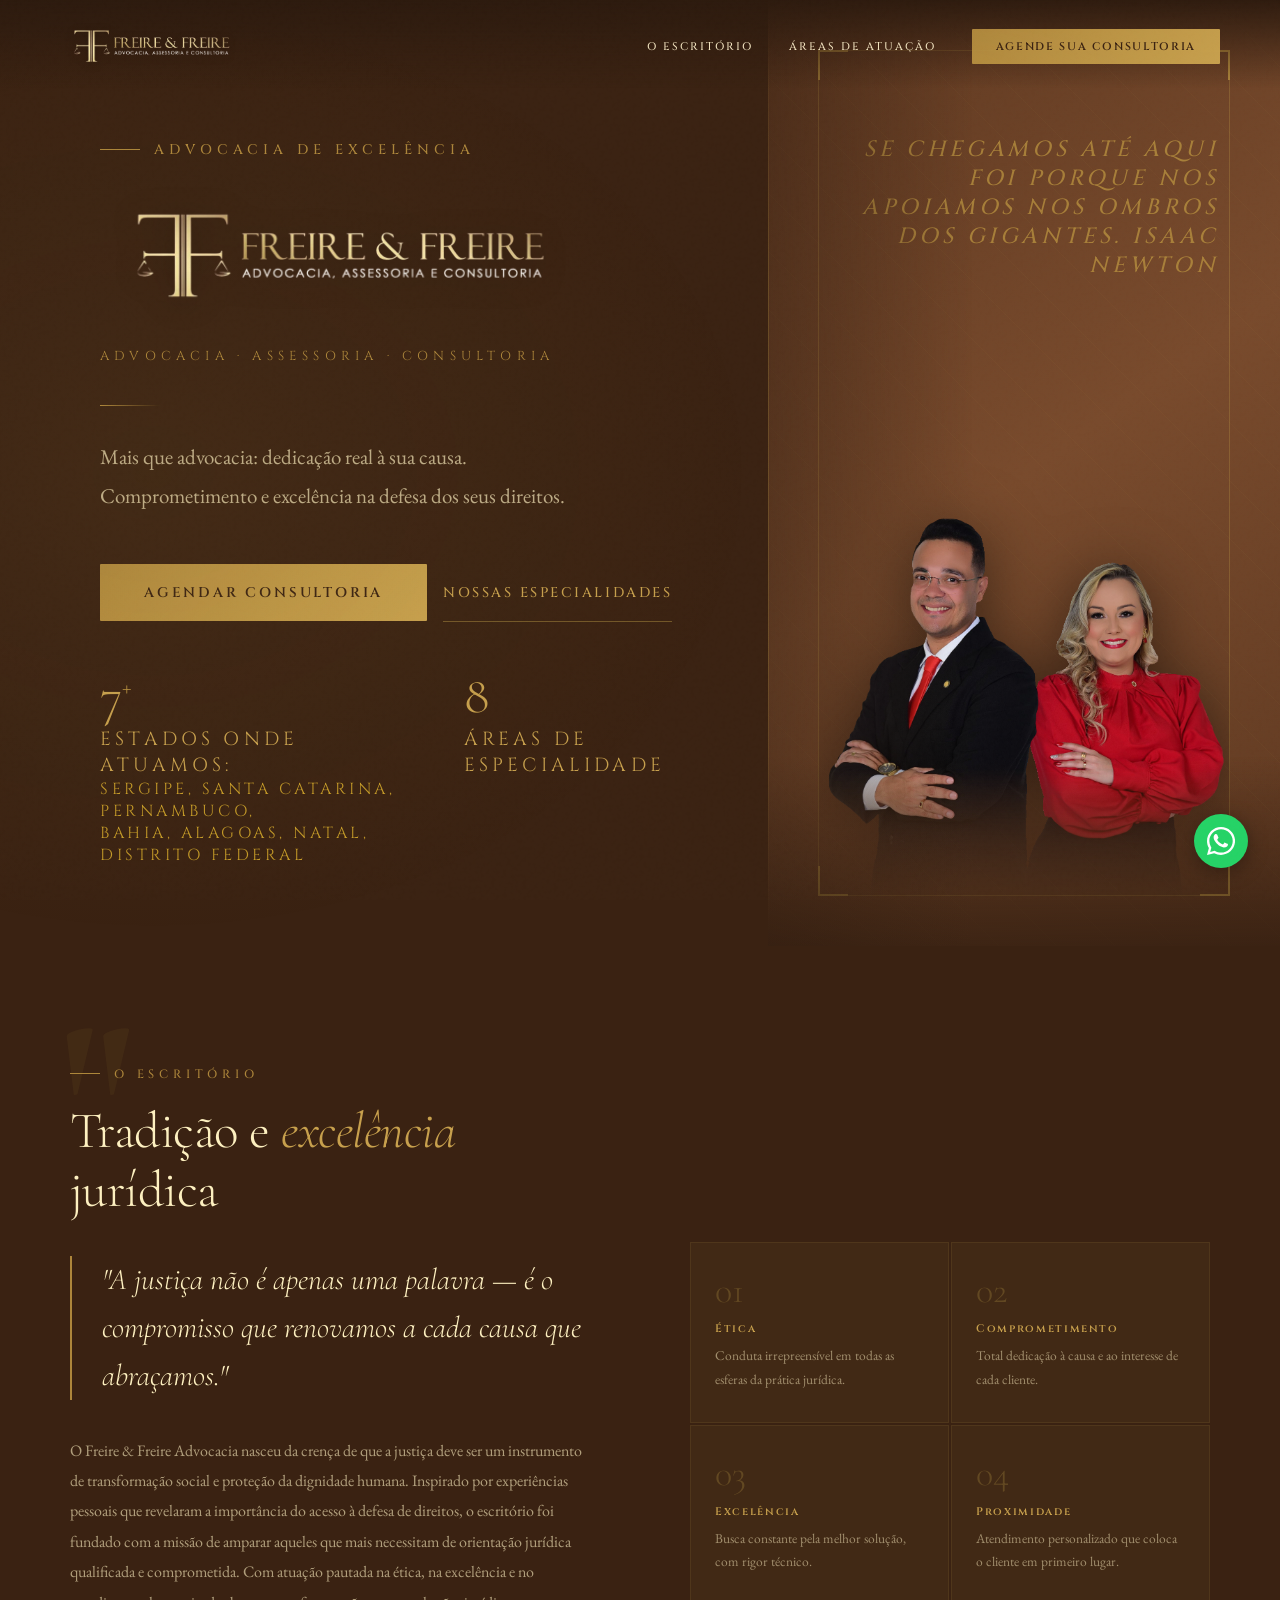
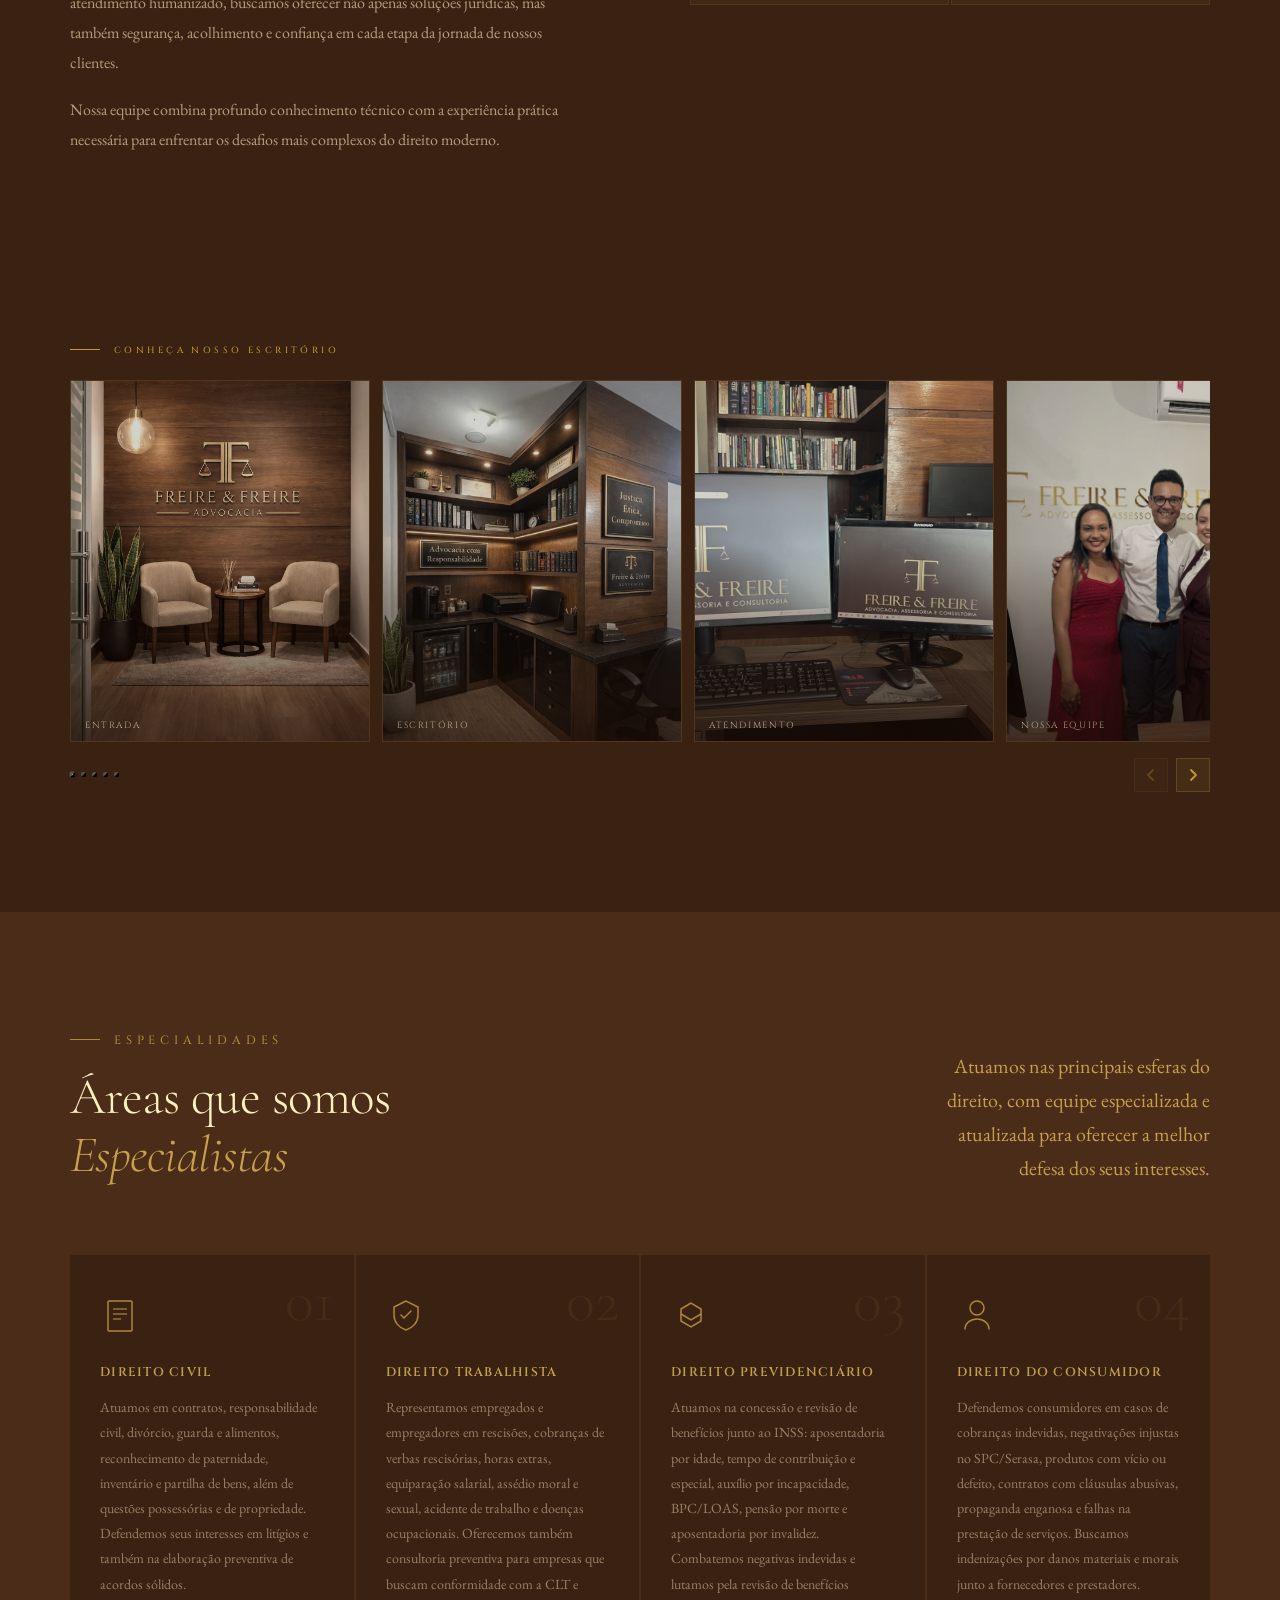
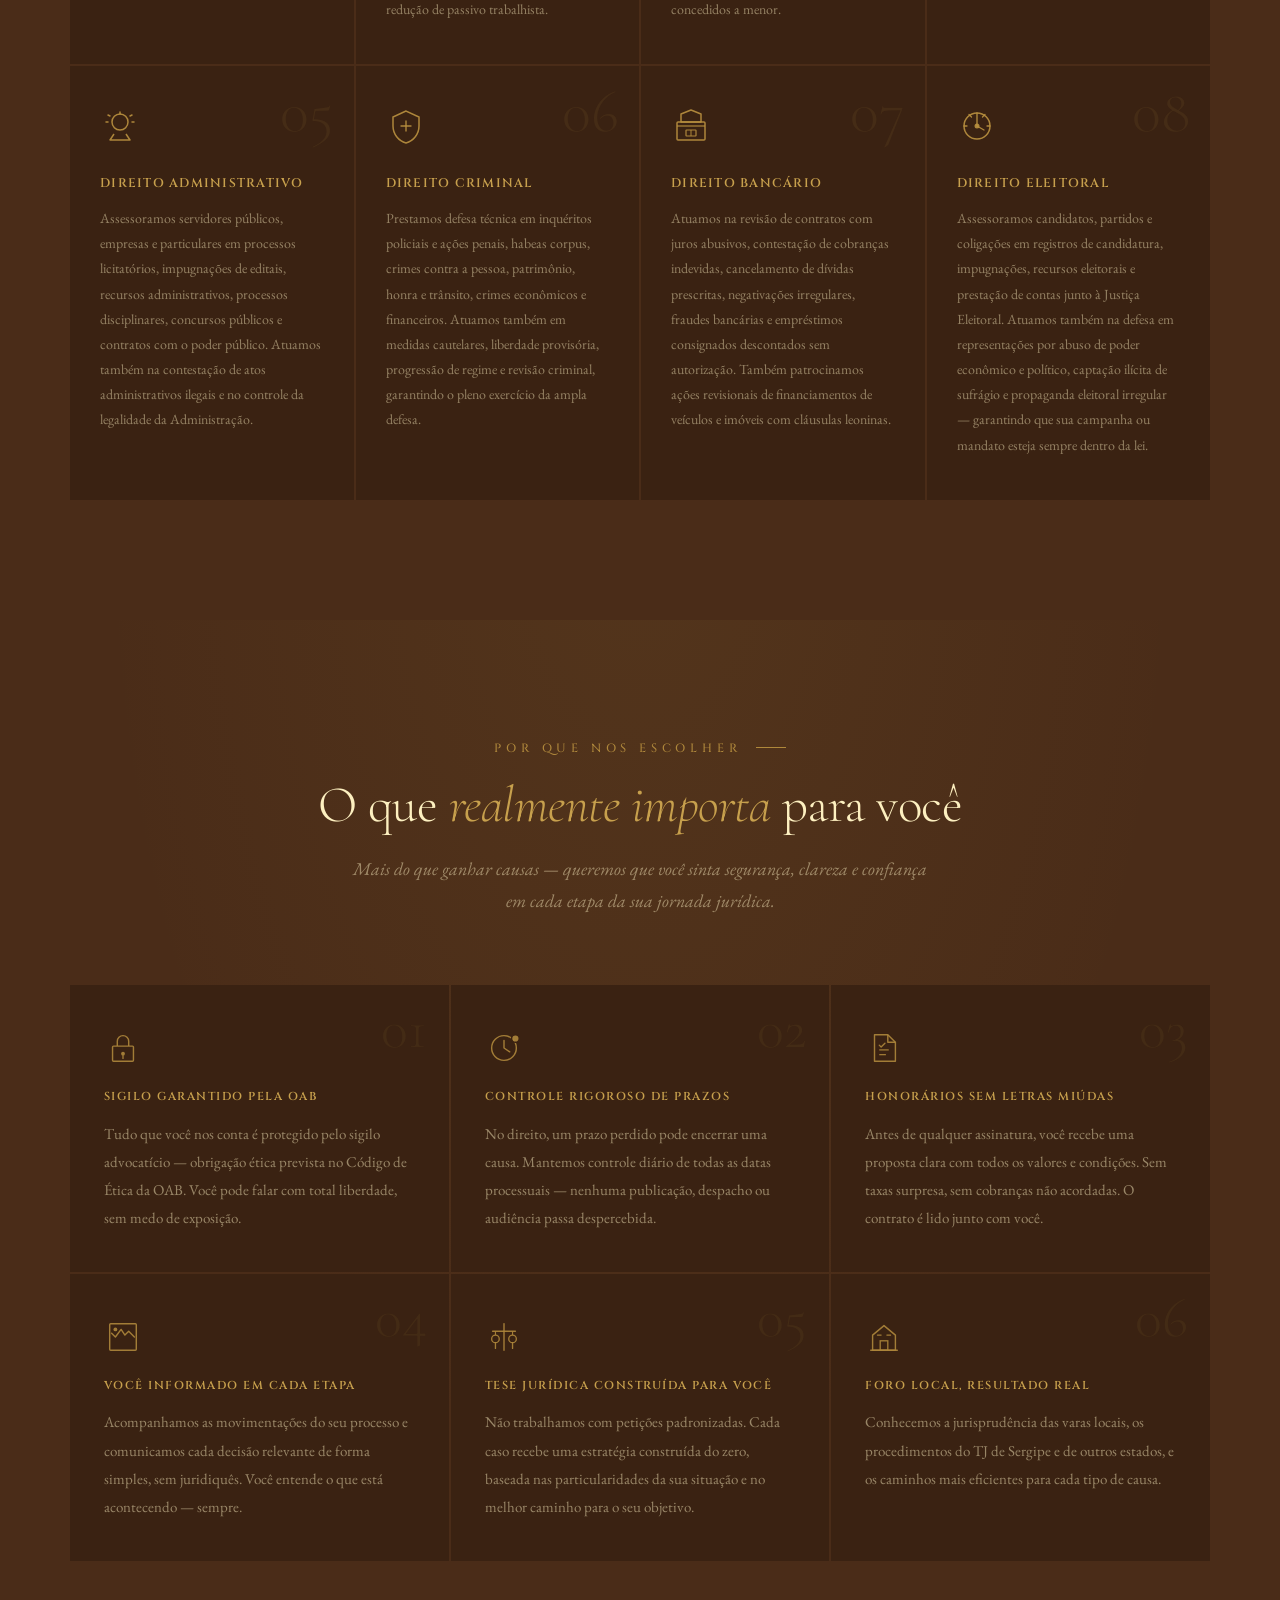
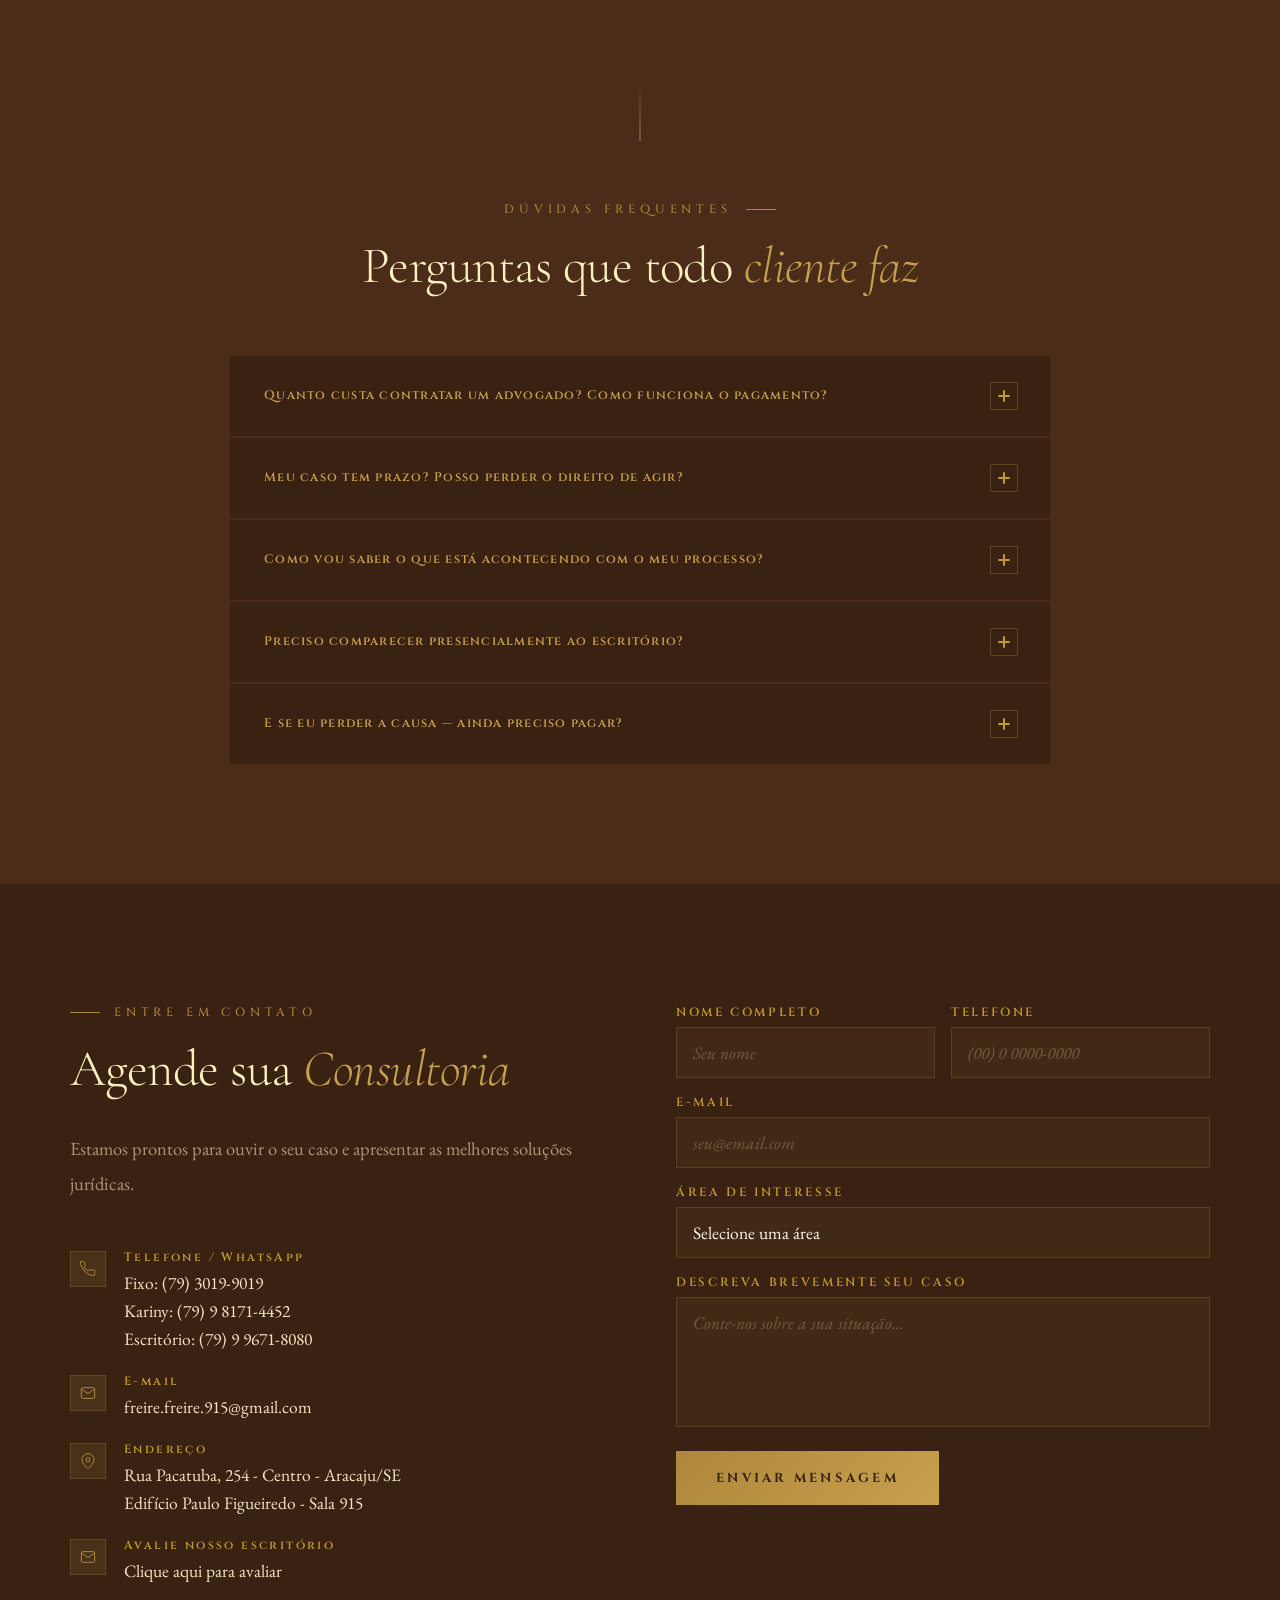
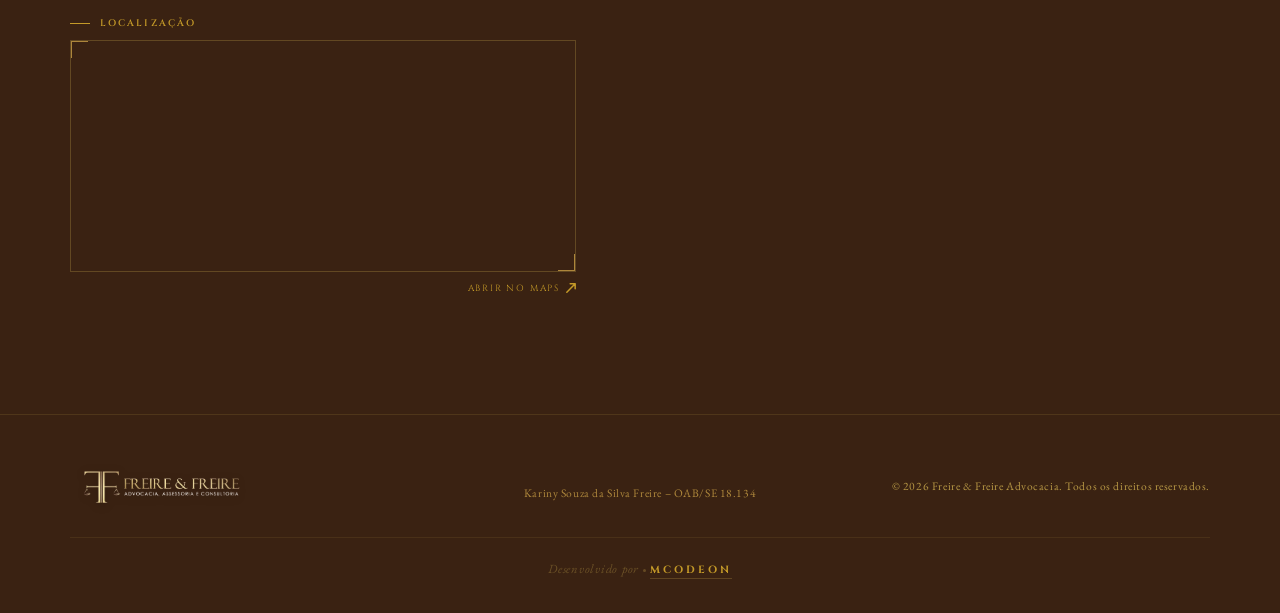
==== index.html @ f43c0704 "feat: foto melhorada e cores conforme desejo do cliente" ====
<!DOCTYPE html>
<html lang="pt-BR">
<head>
  <meta charset="UTF-8" />
  <meta name="viewport" content="width=device-width, initial-scale=1.0" />
  <title>Freire & Freire — Advocacia, Assessoria e Consultoria</title>
  <link rel="icon" type="image/png" href="assets/img/icon.png">
  <link href="https://fonts.googleapis.com/css2?family=Cormorant+Garamond:ital,wght@0,300;0,400;0,500;0,600;0,700;1,300;1,400;1,600&family=Cinzel:wght@400;500;600;700&family=EB+Garamond:ital,wght@0,400;0,500;1,400&display=swap" rel="stylesheet" />
  <style>
    *, *::before, *::after { margin: 0; padding: 0; box-sizing: border-box; }

    :root {
      --brown-deep:   #3A2212;
      --brown-dark:   #4A2C18;
      --brown-mid:    #5E3820;
      --brown-light:  #784A2C;
      --gold:         #b8903fea;
      --gold-light:   #c7a04d;
      --gold-pale:    #FDF0C0;
      --gold-dim:     #C49A28;
      --cream:        #FDF6E8;
      --cream-dark:   #F2E4C0;
      --white:        #FDFAF3;
    }

    html { scroll-behavior: smooth; }

    body {
      font-family: 'EB Garamond', Georgia, serif;
      background: var(--brown-dark);
      color: var(--cream);
      overflow-x: hidden;
      cursor: default;
    }

    /* ─── SCROLLBAR ─── */
    ::-webkit-scrollbar { width: 6px; }
    ::-webkit-scrollbar-track { background: var(--brown-deep); }
    ::-webkit-scrollbar-thumb { background: var(--gold-dim); border-radius: 3px; }

    /* ─── NOISE TEXTURE OVERLAY ─── */
    body::before {
      content: '';
      position: fixed; inset: 0;
      background-image: url("data:image/svg+xml,%3Csvg viewBox='0 0 256 256' xmlns='http://www.w3.org/2000/svg'%3E%3Cfilter id='noise'%3E%3CfeTurbulence type='fractalNoise' baseFrequency='0.9' numOctaves='4' stitchTiles='stitch'/%3E%3C/filter%3E%3Crect width='100%25' height='100%25' filter='url(%23noise)' opacity='0.04'/%3E%3C/svg%3E");
      pointer-events: none; z-index: 9999; opacity: 0.4;
    }

    /* ─── NAV ─── */
    nav {
      position: fixed; top: 0; left: 0; right: 0; z-index: 100;
      display: flex; align-items: center; justify-content: space-between;
      padding: 20px 60px;
      background: linear-gradient(to bottom, rgba(44,26,14,0.97) 0%, rgba(44,26,14,0.0) 100%);
      transition: background 0.4s ease, padding 0.4s ease;
    }
    nav.scrolled {
      background: rgba(44,26,14,0.97);
      -webkit-backdrop-filter: blur(12px);
      backdrop-filter: blur(12px);
      border-bottom: 1px solid rgba(201,168,76,0.18);
      padding: 14px 60px;
    }
    .nav-logo {
      display: flex; align-items: center; gap: 12px; text-decoration: none;
    }
    .logonav {
      height: 48px;
      width: auto;
      object-fit: contain;
      display: block;
      filter: drop-shadow(0 2px 4px rgba(0,0,0,0.25));
      transition: transform 0.3s ease, filter 0.3s ease;
    }
    .nav-logo:hover .logonav {
      transform: scale(1.04);
      filter: drop-shadow(0 2px 8px rgba(201,168,76,0.25));
    }
    .nav-links {
      display: flex; gap: 36px; list-style: none; align-items: center;
    }
    .nav-links a {
      font-family: 'Cinzel', serif; font-size: 11px; font-weight: 500;
      letter-spacing: 0.18em; text-transform: uppercase;
      color: var(--cream-dark); text-decoration: none;
      transition: color 0.25s ease;
      position: relative; padding-bottom: 3px;
    }
    .nav-links a::after {
      content: ''; position: absolute; bottom: 0; left: 0;
      width: 0; height: 1px; background: var(--gold);
      transition: width 0.3s ease;
    }
    .nav-links a:hover { color: var(--gold-light); }
    .nav-links a:hover::after { width: 100%; }
    .nav-cta {
      font-family: 'Cinzel', serif !important; font-size: 11px !important;
      font-weight: 600 !important; letter-spacing: 0.15em !important;
      color: var(--brown-deep) !important;
      background: linear-gradient(135deg, var(--gold) 0%, var(--gold-light) 100%);
      padding: 10px 24px !important; border-radius: 1px !important;
      transition: opacity 0.25s ease !important;
    }
    .nav-cta::after { display: none !important; }
    .nav-cta:hover { opacity: 0.88 !important; color: var(--brown-deep) !important; }

    /* ─── HERO ─── */
    .hero {
      min-height: 100vh;
      display: grid;
      grid-template-columns: 1.2fr 0.8fr;
      position: relative;
      overflow: hidden;
    }

    /* Left decorative vertical line */
    .hero::before {
      content: '';
      position: absolute; left: 60%; top: 0; bottom: 0;
      width: 1px;
      background: linear-gradient(to bottom, transparent, rgba(201,168,76,0.4) 30%, rgba(201,168,76,0.4) 70%, transparent);
      z-index: 2;
    }

    .hero-left {
      display: flex; flex-direction: column; justify-content: center;
      padding: 140px 80px 80px 100px;
      background: var(--brown-deep);
      position: relative;
    }
    .hero-left::after {
      content: '';
      position: absolute; inset: 0;
      background: radial-gradient(ellipse at 20% 50%, rgba(201,168,76,0.06) 0%, transparent 70%);
      pointer-events: none;
    }

    .hero-eyebrow {
      font-family: 'Cinzel', serif; font-size: 14px; font-weight: 500;
      letter-spacing: 0.35em; color: var(--gold);
      text-transform: uppercase; margin-bottom: 28px;
      display: flex; align-items: center; gap: 14px;
    }
    .hero-eyebrow::before {
      content: ''; display: block; width: 40px; height: 1px;
      background: var(--gold);
    }

    .logohero {
      max-width: 480px;
      width: 100%;
      height: auto;
      margin-bottom: 20px;
      filter: drop-shadow(0 4px 15px rgba(0,0,0,0.3));
      display: block;
      animation: fadeUp 0.8s ease 0.3s both;
    }

    .hero-subtitle {
      font-family: 'Cinzel', serif; font-size: 13px;
      letter-spacing: 0.4em; color: var(--gold);
      margin-top: 14px; margin-bottom: 40px;
    }

    .hero-divider {
      width: 60px; height: 1px;
      background: linear-gradient(to right, var(--gold), transparent);
      margin-bottom: 32px;
    }

    .hero-desc {
      font-size: 21px; line-height: 1.85;
      color: rgba(240,226,182,0.72);
      font-weight: 400; max-width: 520px;
      margin-bottom: 48px;
    }

    .hero-actions {
      display: flex; gap: 16px; align-items: center;
    }
    .btn-primary {
      font-family: 'Cinzel', serif; font-size: 14px;
      font-weight: 600; letter-spacing: 0.2em;
      text-transform: uppercase; text-decoration: none;
      background: linear-gradient(135deg, var(--gold) 0%, var(--gold-light) 100%);
      color: var(--brown-deep);
      padding: 19px 44px; border-radius: 1px;
      transition: all 0.3s ease; display: inline-block;
      border: none; cursor: pointer;
      position: relative; overflow: hidden;
    }
    .btn-primary::after {
      content: ''; position: absolute; inset: 0;
      background: rgba(255,255,255,0);
      transition: background 0.3s ease;
    }
    .btn-primary:hover::after { background: rgba(255,255,255,0.08); }
    .btn-secondary {
      font-family: 'Cinzel', serif; font-size: 14px;
      font-weight: 500; letter-spacing: 0.18em;
      text-transform: uppercase; text-decoration: none;
      color: var(--gold-light);
      padding: 19px 0;
      border-bottom: 1px solid rgba(201,168,76,0.4);
      transition: color 0.3s, border-color 0.3s;
    }
    .btn-secondary:hover { color: var(--gold); border-color: var(--gold); }

    /* Stats row */
    .hero-stats {
      margin-top: 48px;
      display: flex; gap: 40px;
    }
    .stat-num {
      font-family: 'Cormorant Garamond', serif;
      font-size: 52px; font-weight: 300;
      color: var(--gold-light); line-height: 1;
    }
    .stat-num sup {
      font-size: 24px; color: var(--gold);
    }
    .stat-label {
      font-family: 'Cinzel', serif; font-size: 16px;
      letter-spacing: 0.22em; color: var(--gold-dim);
      text-transform: uppercase; margin-top: 4px;
    }
    .stat-span{
      font-family: 'Cinzel', serif; font-size: 19px;
      letter-spacing: 0.22em; color: var(--gold-light);
      text-transform: uppercase; margin-top: 4px;
    }

    /* Hero right — photo container */
    .hero-right {
      position: relative; overflow: hidden;
      background: var(--brown-mid);
    }
    .hero-photo-placeholder {
      position: absolute; inset: 0;
      display: flex;
      justify-content: center;
      background: linear-gradient(145deg, var(--brown-mid) 0%, var(--brown-light) 50%, var(--brown-mid) 100%);
    }
    .hero-photo-placeholder::before {
      content: '';
      position: absolute; inset: 0;
      background:
        repeating-linear-gradient(
          45deg,
          transparent,
          transparent 40px,
          rgba(201,168,76,0.03) 40px,
          rgba(201,168,76,0.03) 41px
        );
      z-index: 1;
    }
    /* Elegant frame */
    .photo-frame {
      position: absolute;
      top: 50px; left: 50px; right: 50px; bottom: 50px;
      border: 1px solid rgba(201,168,76,0.25);
      pointer-events: none;
      z-index: 3; /* Render borders on top or bottom nicely */
    }
    .photo-frame::before, .photo-frame::after {
      content: '';
      position: absolute;
      width: 30px; height: 30px;
    }
    .photo-frame::before {
      top: -1px; left: -1px;
      border-top: 2px solid var(--gold);
      border-left: 2px solid var(--gold);
    }
    .photo-frame::after {
      bottom: -1px; right: -1px;
      border-bottom: 2px solid var(--gold);
      border-right: 2px solid var(--gold);
    }
    .photo-frame-corner-tr, .photo-frame-corner-bl {
      position: absolute;
      width: 30px; height: 30px;
    }
    .photo-frame-corner-tr {
      top: -1px; right: -1px;
      border-top: 2px solid var(--gold);
      border-right: 2px solid var(--gold);
    }
    .photo-frame-corner-bl {
      bottom: -1px; left: -1px;
      border-bottom: 2px solid var(--gold);
      border-left: 2px solid var(--gold);
    }
    .photo-frame-text {
      position: absolute;
      top: 10%;
      right: 10px;
      left: 20px;
      font-family: 'Cinzel', serif;
      font-size: 22px;
      font-style: italic;
      font-weight: 500;
      letter-spacing: 0.18em;
      color: var(--gold);
      text-transform: uppercase;
      opacity: 0.85;
      pointer-events: auto;
      text-align: right
    }

    #advfoto {
      position: absolute;
      top: 50px;
      bottom: 50px;
      left: 50px;
      right: 50px;
      width: calc(100% - 100px);
      height: calc(100% - 100px);
      object-fit: contain;
      object-position: bottom center;
      z-index: 2;
      filter: drop-shadow(0 10px 30px rgba(0, 0, 0, 0.5));
      -webkit-mask-image: linear-gradient(to bottom, black 85%, transparent 100%);
      mask-image: linear-gradient(to bottom, black 85%, transparent 100%);
      transition: transform 0.6s cubic-bezier(0.16, 1, 0.3, 1), filter 0.6s ease;
    }
    .hero-right:hover #advfoto {
      transform: scale(1.02);
      filter: drop-shadow(0 15px 40px rgba(0, 0, 0, 0.6)) brightness(1.03);
    }

    /* Gradient overlay on photo */
    .hero-right-overlay {
      position: absolute; inset: 0;
      background: linear-gradient(to right, rgba(44,26,14,0.4) 0%, transparent 40%),
                  linear-gradient(to top, rgba(44,26,14,0.7) 0%, transparent 20%);
      pointer-events: none;
      z-index: 3;
    }

    /* Gold badge */
    .hero-badge {
      position: absolute; bottom: 40px; left: -1px;
      background: linear-gradient(135deg, var(--gold) 0%, var(--gold-light) 100%);
      color: var(--brown-deep); padding: 18px 28px;
      font-family: 'Cinzel', serif;
      z-index: 4;
    }
    .hero-badge-year {
      font-size: 11px; font-weight: 700; letter-spacing: 0.1em;
      display: block; margin-bottom: 2px;
    }
    .hero-badge-text {
      font-size: 9px; letter-spacing: 0.2em; font-weight: 500;
      text-transform: uppercase;
    }

    /* ─── SECTION COMMONS ─── */
    section { position: relative; overflow: hidden; }
    .section-label {
      font-family: 'Cinzel', serif; font-size: 12px; font-weight: 500;
      letter-spacing: 0.4em; color: var(--gold);
      text-transform: uppercase;
      display: flex; align-items: center; gap: 14px;
      margin-bottom: 20px;
    }
    .section-label::before {
      content: ''; display: block; width: 30px; height: 1px;
      background: var(--gold);
    }
    .section-heading {
      font-family: 'Cormorant Garamond', serif;
      font-size: clamp(34px, 4vw, 54px);
      font-weight: 300; line-height: 1.15;
      color: var(--gold-pale);
      letter-spacing: -0.01em;
    }
    .section-heading em {
      font-style: italic; color: var(--gold-light);
    }

    /* ─── ABOUT / PHILOSOPHY ─── */
    .about {
      background: var(--brown-deep);
      padding: 120px 70px;
      display: grid; grid-template-columns: 1fr 1fr;
      gap: 100px; align-items: center;
    }
    .about::before {
      content: '"';
      position: absolute; top: 40px; left: 60px;
      font-family: 'Cormorant Garamond', serif;
      font-size: 240px; font-weight: 700; line-height: 1;
      color: rgba(201,168,76,0.06); pointer-events: none;
      z-index: 0;
    }
    .about-left { position: relative; z-index: 1; }
    .about-quote {
      font-family: 'Cormorant Garamond', serif;
      font-size: clamp(20px, 2.5vw, 30px);
      font-style: italic; font-weight: 300;
      line-height: 1.6; color: var(--gold-pale);
      border-left: 2px solid var(--gold);
      padding-left: 30px; margin: 36px 0;
    }
    .about-text {
      font-size: 16px; line-height: 1.9;
      color: rgba(240,226,182,0.65); margin-bottom: 16px;
    }
    .about-right { position: relative; z-index: 1; }
    .about-values {
      display: grid; grid-template-columns: 1fr 1fr;
      gap: 2px; margin-top: 10px;
    }
    .value-card {
      background: rgba(201,168,76,0.05);
      border: 1px solid rgba(201,168,76,0.1);
      padding: 30px 24px;
      transition: border-color 0.3s, background 0.3s;
      position: relative; overflow: hidden;
    }
    .value-card::before {
      content: '';
      position: absolute; top: 0; left: 0; right: 0;
      height: 2px;
      background: linear-gradient(to right, var(--gold), transparent);
      opacity: 0; transition: opacity 0.3s;
    }
    .value-card:hover {
      border-color: rgba(201,168,76,0.3);
      background: rgba(201,168,76,0.09);
    }
    .value-card:hover::before { opacity: 1; }
    .value-num {
      font-family: 'Cormorant Garamond', serif;
      font-size: 36px; font-weight: 300;
      color: rgba(201,168,76,0.25); line-height: 1;
      margin-bottom: 12px;
    }

    /* ─── CARROSSEL DE FOTOS ─── */
    .about-carousel-wrap {
      grid-column: 1 / -1;
      margin-top: 72px;
      position: relative; z-index: 1;
    }
    .about-carousel-label {
      font-family: 'Cinzel', serif; font-size: 9px;
      font-weight: 500; letter-spacing: 0.38em;
      color: var(--gold-dim); text-transform: uppercase;
      display: flex; align-items: center; gap: 14px;
      margin-bottom: 24px;
    }
    .about-carousel-label::before {
      content: ''; display: block; width: 30px; height: 1px; background: var(--gold-dim);
    }
    .carousel-viewport {
      overflow: hidden; position: relative;
    }
    .carousel-track {
      display: flex; gap: 12px;
      transition: transform 0.5s cubic-bezier(0.25, 0.46, 0.45, 0.94);
      will-change: transform;
    }
    .carousel-card {
      flex: 0 0 300px;
      position: relative; overflow: hidden;
      border: 1px solid rgba(201,168,76,0.15);
    }
    .carousel-card::after {
      content: '';
      position: absolute; inset: 0;
      background: linear-gradient(to top, rgba(28,12,4,0.65) 0%, transparent 55%);
      pointer-events: none;
    }
    .carousel-card img {
      display: block; width: 100%; height: 360px;
      object-fit: cover;
      filter: sepia(20%) brightness(0.82) saturate(0.85);
      transition: transform 0.5s ease, filter 0.4s ease;
    }
    .carousel-card:hover img {
      transform: scale(1.06);
      filter: sepia(8%) brightness(0.92) saturate(1);
    }
    .carousel-card-caption {
      position: absolute; bottom: 0; left: 0; right: 0;
      z-index: 1; padding: 10px 14px;
      font-family: 'Cinzel', serif; font-size: 9px;
      letter-spacing: 0.18em; color: rgba(240,226,182,0.7);
      text-transform: uppercase;
    }
    .carousel-controls {
      display: flex; align-items: center; justify-content: flex-end;
      gap: 8px; margin-top: 16px;
    }
    .carousel-btn {
      width: 34px; height: 34px;
      background: rgba(201,168,76,0.08);
      border: 1px solid rgba(201,168,76,0.22);
      color: var(--gold-dim); cursor: pointer;
      display: flex; align-items: center; justify-content: center;
      transition: background 0.25s, border-color 0.25s, color 0.25s;
    }
    .carousel-btn:hover {
      background: rgba(201,168,76,0.18);
      border-color: rgba(201,168,76,0.5);
      color: var(--gold-light);
    }
    .carousel-btn:disabled {
      opacity: 0.3; cursor: default; pointer-events: none;
    }
    .carousel-btn svg { width: 14px; height: 14px; }
    .carousel-dots {
      display: flex; gap: 6px; align-items: center; margin-right: auto;
    }
    .carousel-dot {
      width: 5px; height: 5px; border-radius: 50%;
      background: rgba(201,168,76,0.2); cursor: pointer;
      transition: background 0.3s, transform 0.3s;
    }
    .carousel-dot.active {
      background: var(--gold); transform: scale(1.3);
    }
    .value-title {
      font-family: 'Cinzel', serif; font-size: 11px;
      font-weight: 600; letter-spacing: 0.15em;
      color: var(--gold-light); margin-bottom: 8px;
    }
    .value-text {
      font-size: 13.5px; line-height: 1.75;
      color: rgba(240,226,182,0.55);
    }

    /* ─── AREAS DE ATUAÇÃO ─── */
    .areas {
      background: var(--brown-dark);
      padding: 120px 70px;
    }
    .areas-header {
      display: flex; justify-content: space-between;
      align-items: flex-end; margin-bottom: 70px;
    }
    .areas-header-left { max-width: 500px; }
    .areas-header-right {
      font-size: 20px; color: var(--gold-light);
      max-width: 280px; text-align: right; line-height: 1.7;
    }
    .areas-grid {
      display: grid;
      grid-template-columns: repeat(4, 1fr);
      gap: 2px;
    }
    .area-card {
      background: var(--brown-deep);
      padding: 40px 30px;
      position: relative; overflow: hidden;
      transition: transform 0.3s ease;
      cursor: default;
      border-bottom: 2px solid transparent;
      transition: border-color 0.3s, background 0.3s;
    }
    .area-card:hover {
      border-bottom-color: var(--gold);
      background: rgba(44,26,14,0.9);
    }
    .area-card-num {
      font-family: 'Cormorant Garamond', serif;
      font-size: 60px; font-weight: 300;
      color: rgba(201,168,76,0.08); line-height: 1;
      position: absolute; top: 16px; right: 20px;
    }
    .area-icon {
      width: 40px; height: 40px; margin-bottom: 24px;
      color: var(--gold);
    }
    .area-title {
      font-family: 'Cinzel', serif; font-size: 12.5px;
      font-weight: 600; letter-spacing: 0.1em;
      color: var(--gold-light); margin-bottom: 14px;
      text-transform: uppercase;
    }
    .area-text {
      font-size: 14px; line-height: 1.8;
      color: rgba(240,226,182,0.5);
    }

    /* ─── DIFERENCIAIS ─── */
    .diferenciais {
      background: var(--brown-dark);
      padding: 120px 70px;
      position: relative; overflow: hidden;
    }
    .diferenciais::before {
      content: '';
      position: absolute; inset: 0;
      background: radial-gradient(ellipse at 50% -10%, rgba(201,168,76,0.07) 0%, transparent 60%);
      pointer-events: none;
    }
    .diferenciais-header {
      text-align: center;
      margin-bottom: 68px;
      position: relative; z-index: 1;
    }
    .diferenciais-header .section-label {
      justify-content: center;
    }
    .diferenciais-header .section-label::before { display: none; }
    .diferenciais-header .section-label::after {
      content: ''; display: block; width: 30px; height: 1px;
      background: var(--gold);
    }
    .diferenciais-sub {
      font-family: 'EB Garamond', serif;
      font-size: 18px; line-height: 1.8; font-style: italic;
      color: rgba(240,226,182,0.5);
      max-width: 580px; margin: 18px auto 0;
    }
    .diff-grid {
      display: grid;
      grid-template-columns: repeat(3, 1fr);
      gap: 2px;
      position: relative; z-index: 1;
    }
    .diff-card {
      background: var(--brown-deep);
      padding: 44px 34px 40px;
      position: relative; overflow: hidden;
      transition: background 0.3s ease;
      cursor: default;
    }
    .diff-card::before {
      content: '';
      position: absolute; top: 0; left: 0; right: 0;
      height: 2px;
      background: linear-gradient(to right, var(--gold), rgba(201,168,76,0.2));
      opacity: 0; transition: opacity 0.35s ease;
    }
    .diff-card:hover { background: rgba(38,20,8,0.9); }
    .diff-card:hover::before { opacity: 1; }
    .diff-card-num {
      position: absolute; top: 16px; right: 22px;
      font-family: 'Cormorant Garamond', serif;
      font-size: 56px; font-weight: 300; line-height: 1;
      color: rgba(201,168,76,0.07);
    }
    .diff-card-icon {
      width: 38px; height: 38px;
      color: var(--gold); margin-bottom: 22px;
      display: block; opacity: 0.9;
    }
    .diff-card-title {
      font-family: 'Cinzel', serif;
      font-size: 11.5px; font-weight: 600;
      letter-spacing: 0.13em; text-transform: uppercase;
      color: var(--gold-light); margin-bottom: 14px;
      line-height: 1.4;
    }
    .diff-card-text {
      font-size: 15px; line-height: 1.88;
      color: rgba(240,226,182,0.52);
    }

    /* ─── TESTIMONIAL ─── */
    /* ─── FAQ ─── */
    .faq-section {
      background: var(--brown-dark);
      padding: 120px 70px;
      position: relative;
    }
    .faq-section::before {
      content: '';
      position: absolute; top: 0; left: 50%;
      transform: translateX(-50%);
      width: 1px; height: 60px;
      background: linear-gradient(to bottom, transparent, var(--gold));
    }
    .faq-inner {
      max-width: 820px; margin: 0 auto;
    }
    .faq-header {
      text-align: center; margin-bottom: 60px;
    }
    .faq-header .section-label { justify-content: center; }
    .faq-header .section-label::before { display: none; }
    .faq-header .section-label::after {
      content: ''; display: block; width: 30px; height: 1px; background: var(--gold);
    }
    .faq-list { display: flex; flex-direction: column; gap: 2px; }
    .faq-item {
      background: var(--brown-deep);
      border-left: 2px solid transparent;
      transition: border-color 0.3s ease;
      overflow: hidden;
    }
    .faq-item.open {
      border-left-color: var(--gold);
    }
    .faq-question {
      display: flex; align-items: center; justify-content: space-between;
      gap: 24px; padding: 26px 32px;
      cursor: pointer; -webkit-user-select: none; user-select: none;
      list-style: none;
    }
    .faq-question::-webkit-details-marker { display: none; }
    .faq-question-text {
      font-family: 'Cinzel', serif;
      font-size: 12.5px; font-weight: 600;
      letter-spacing: 0.1em; line-height: 1.5;
      color: var(--gold-light);
      transition: color 0.25s;
    }
    .faq-item.open .faq-question-text { color: var(--gold); }
    .faq-icon {
      width: 28px; height: 28px; flex-shrink: 0;
      border: 1px solid rgba(201,168,76,0.25);
      display: flex; align-items: center; justify-content: center;
      transition: background 0.3s, border-color 0.3s;
    }
    .faq-item.open .faq-icon {
      background: rgba(201,168,76,0.1);
      border-color: rgba(201,168,76,0.45);
    }
    .faq-icon svg {
      width: 12px; height: 12px; color: var(--gold-dim);
      transition: transform 0.35s ease, color 0.25s;
    }
    .faq-item.open .faq-icon svg {
      transform: rotate(45deg);
      color: var(--gold);
    }
    .faq-answer {
      max-height: 0; overflow: hidden;
      transition: max-height 0.4s ease, padding 0.3s ease;
      padding: 0 32px;
    }
    .faq-item.open .faq-answer {
      max-height: 300px;
      padding: 0 32px 28px;
    }
    .faq-answer p {
      font-size: 16px; line-height: 1.9;
      color: rgba(240,226,182,0.58);
      border-top: 1px solid rgba(201,168,76,0.1);
      padding-top: 20px;
    }

    /* ─── CONTATO ─── */
    .contact {
      background: var(--brown-deep);
      padding: 120px 70px;
      display: grid; grid-template-columns: 1fr 1fr;
      gap: 100px;
    }
    .contact-intro {
      font-size: 18.5px; line-height: 1.9;
      color: rgba(240,226,182,0.6); margin: 32px 0 48px;
    }
    .contact-info { display: flex; flex-direction: column; gap: 20px; }
    .contact-item {
      display: flex; gap: 18px; align-items: flex-start;
    }
    .contact-item-icon {
      width: 36px; height: 36px; flex-shrink: 0;
      background: rgba(201,168,76,0.1);
      border: 1px solid rgba(201,168,76,0.2);
      display: flex; align-items: center; justify-content: center;
      color: var(--gold); margin-top: 2px;
    }
    .contact-item-content h5 {
      font-family: 'Cinzel', serif; font-size: 12px;
      font-weight: 600; letter-spacing: 0.2em;
      color: var(--gold-dim); margin-bottom: 4px;
    }
    .contact-item-content p, .contact-item-content a {
      font-size: 17.5px; color: var(--cream-dark);
      text-decoration: none; line-height: 1.6;
    }
    .contact-item-content a:hover { color: var(--gold-light); }

    .contact-form { display: flex; flex-direction: column; gap: 16px; }
    .form-row { display: grid; grid-template-columns: 1fr 1fr; gap: 16px; }
    .form-group { display: flex; flex-direction: column; gap: 7px; }
    .form-group label {
      font-family: 'Cinzel', serif; font-size: 12px;
      font-weight: 600; letter-spacing: 0.22em;
      color: var(--gold-dim); text-transform: uppercase;
    }
    .form-group input,
    .form-group textarea,
    .form-group select {
      background: rgba(201,168,76,0.05);
      border: 1px solid rgba(201,168,76,0.18);
      color: var(--cream);
      font-family: 'EB Garamond', serif; font-size: 17.5px;
      padding: 13px 16px; outline: none;
      transition: border-color 0.3s, background 0.3s;
      resize: none;
      -webkit-appearance: none;      
      appearance: none;
    }
    .form-group input::placeholder,
    .form-group textarea::placeholder {
      color: rgba(240,226,182,0.28);
      font-style: italic;
    }
    .form-group input:focus,
    .form-group textarea:focus,
    .form-group select:focus {
      border-color: rgba(201,168,76,0.5);
      background: rgba(201,168,76,0.08);
    }
    .form-group select option { background: var(--brown-deep); color: var(--cream); }
    .form-group textarea { min-height: 130px; }
    .form-submit {
      font-family: 'Cinzel', serif; font-size: 13px;
      font-weight: 700; letter-spacing: 0.25em;
      text-transform: uppercase;
      background: linear-gradient(135deg, var(--gold) 0%, var(--gold-light) 100%);
      color: var(--brown-deep); border: none;
      padding: 18px 40px; cursor: pointer;
      transition: opacity 0.3s; margin-top: 8px;
      align-self: flex-start;
    }
    .form-submit:hover { opacity: 0.88; }

    /* ─── FOOTER ─── */
    footer {
      background: var(--brown-deep);
      border-top: 1px solid rgba(201,168,76,0.15);
      padding: 46px 70px 36px;
    }
    .footer-top {
      display: grid;
      grid-template-columns: 1fr auto 1fr;
      align-items: center;
      gap: 16px;
    }
    .footer-top .logonav {
      justify-self: start;
    }
    .footer-links {
      display: flex; gap: 28px; list-style: none;
      justify-self: center;
    }
    .footer-links a {
      font-family: 'Cinzel', serif; font-size: 9.5px;
      letter-spacing: 0.2em; color: var(--gold-dim);
      text-decoration: none; transition: color 0.25s;
    }
    .footer-links a:hover { color: var(--gold-light); }
    .footer-copy {
      font-size: 11.5px; color: rgba(201, 168, 76, 0.884);
      letter-spacing: 0.05em;
      justify-self: end; text-align: right;
    }
    .footer-oab {
      font-size: 11.5px; color: var(--gold);
      letter-spacing: 0.05em;
      justify-self: end; text-align: center;
    }

    /* ─── FLOAT CONTATO ─── */
    .float-contact {
      position: fixed; bottom: 32px; right: 32px;
      z-index: 200;
      display: flex; flex-direction: column; align-items: flex-end;
      gap: 10px;
    }

    /* opções que surgem acima */
    .float-options {
      display: flex; flex-direction: column; align-items: flex-end;
      gap: 8px;
      pointer-events: none;
      opacity: 0;
      transform: translateY(10px);
      transition: opacity 0.28s ease, transform 0.28s ease;
    }
    .float-contact:hover .float-options,
    .float-contact.open .float-options {
      opacity: 1; transform: translateY(0); pointer-events: auto;
    }

    .float-option {
      display: flex; align-items: center; gap: 10px;
      text-decoration: none;
      background: rgba(28, 16, 6, 0.92);
      -webkit-backdrop-filter: blur(10px);
      backdrop-filter: blur(10px);
      border: 1px solid rgba(201,168,76,0.25);
      padding: 9px 16px 9px 12px;
      border-radius: 2px;
      white-space: nowrap;
      box-shadow: 0 4px 18px rgba(0,0,0,0.35);
      transition: border-color 0.22s, background 0.22s, transform 0.22s;
    }
    .float-option:hover {
      border-color: rgba(201,168,76,0.55);
      background: rgba(40, 22, 8, 0.97);
      transform: translateX(-3px);
    }
    .float-option-icon {
      width: 32px; height: 32px; border-radius: 50%;
      display: flex; align-items: center; justify-content: center;
      flex-shrink: 0;
    }
    .float-option-icon.wpp {color: white; background: #25D366; }
    .float-option-icon.wpp2 { color: white; background: #25D366; }
    .float-option-icon svg { width: 17px; height: 17px; }
    .float-option-text { display: flex; flex-direction: column; }
    .float-option-label {
      font-family: 'Cinzel', serif;
      font-size: 9px; font-weight: 700;
      letter-spacing: 0.2em; text-transform: uppercase;
      color: var(--gold-light);
    }
    .float-option-name {
      font-family: 'EB Garamond', serif;
      font-size: 13px; color: rgba(240,226,182,0.65);
      margin-top: 1px;
    }

    /* botão principal */
    .float-main-btn {
      width: 54px; height: 54px; border-radius: 50%;
      background: #25D366;
      display: flex; align-items: center; justify-content: center;
      box-shadow: 0 4px 20px rgba(0,0,0,0.35);
      cursor: pointer; border: none;
      transition: transform 0.3s, box-shadow 0.3s, background 0.3s;
      flex-shrink: 0;
    }
    .float-main-btn:hover,
    .float-contact.open .float-main-btn {
      transform: scale(1.1);
      box-shadow: 0 8px 28px rgba(0,0,0,0.4);
      background: #20c05a;
    }
    .float-main-btn svg { width: 28px; height: 28px; color: white; }

    /* ícone de fechar (×) que aparece quando open */
    .float-main-btn .icon-close { display: none; }
    .float-contact.open .float-main-btn .icon-wpp  { display: none; }
    .float-contact.open .float-main-btn .icon-close { display: block; }

    @media (max-width: 480px) {
      .float-contact { bottom: 20px; right: 20px; }
      .float-main-btn { width: 48px; height: 48px; }
      .float-main-btn svg { width: 24px; height: 24px; }
      .float-option { padding: 8px 12px 8px 10px; }
      .float-option-icon { width: 28px; height: 28px; }
      .float-option-icon svg { width: 14px; height: 14px; }
    }

    /* ─── ANIMATIONS ─── */
    @keyframes fadeUp {
      from { opacity: 0; transform: translateY(30px); }
      to   { opacity: 1; transform: translateY(0); }
    }
    .hero-eyebrow { animation: fadeUp 0.8s ease 0.2s both; }
    .logohero      { animation: fadeUp 0.8s ease 0.4s both; }
    .hero-subtitle { animation: fadeUp 0.8s ease 0.5s both; }
    .hero-divider  { animation: fadeUp 0.8s ease 0.6s both; }
    .hero-desc     { animation: fadeUp 0.8s ease 0.7s both; }
    .hero-actions  { animation: fadeUp 0.8s ease 0.85s both; }
    .hero-stats    { animation: fadeUp 0.8s ease 1.0s both; }

    /* ─── FOOTER DEV CREDIT ─── */
    .footer-bottom {
      width: 100%;
      border-top: 1px solid rgba(201,168,76,0.1);
      margin-top: 28px; padding-top: 22px;
      display: flex; justify-content: center; align-items: center;
      gap: 10px;
    }
    .footer-dev {
      font-family: 'EB Garamond', serif;
      font-size: 12.5px;
      font-style: italic;
      color: rgba(201,168,76,0.35);
      letter-spacing: 0.06em;
    }
    .footer-dev a {
      font-family: 'Cinzel', serif;
      font-style: normal;
      font-size: 10.5px;
      font-weight: 700;
      letter-spacing: 0.28em;
      text-transform: uppercase;
      text-decoration: none;
      color: var(--gold-dim);
      border-bottom: 1px solid rgba(201,168,76,0.25);
      padding-bottom: 1px;
      transition: color 0.25s ease, border-color 0.25s ease;
    }
    .footer-dev a:hover {
      color: var(--gold-light);
      border-bottom-color: var(--gold);
    }
    .footer-dev-dot {
      display: inline-block;
      width: 3px; height: 3px; border-radius: 50%;
      background: rgba(201,168,76,0.3);
      vertical-align: middle; margin: 0 4px;
    }

    /* ─── MAPA ─── */
    .contact-map { margin-top: 32px; }
    .contact-map-label {
      font-family: 'Cinzel', serif; font-size: 9.5px;
      font-weight: 600; letter-spacing: 0.22em;
      color: var(--gold-dim); text-transform: uppercase;
      margin-bottom: 10px; display: flex; align-items: center; gap: 10px;
    }
    .contact-map-label::before {
      content: ''; display: block; width: 20px; height: 1px; background: var(--gold-dim);
    }
    .map-frame {
      position: relative; border: 1px solid rgba(201,168,76,0.28);
      overflow: hidden;
    }
    .map-frame::before, .map-frame::after {
      content: ''; position: absolute; width: 18px; height: 18px;
      z-index: 2; pointer-events: none;
    }
    .map-frame::before {
      top: -1px; left: -1px;
      border-top: 2px solid var(--gold); border-left: 2px solid var(--gold);
    }
    .map-frame::after {
      bottom: -1px; right: -1px;
      border-bottom: 2px solid var(--gold); border-right: 2px solid var(--gold);
    }
    .map-frame iframe {
      display: block; width: 100%; height: 230px; border: none;
      filter: grayscale(25%) sepia(35%) hue-rotate(330deg) brightness(0.7) contrast(1.15) saturate(0.75);
      transition: filter 0.4s ease;
    }
    .map-frame:hover iframe {
      filter: grayscale(10%) sepia(20%) hue-rotate(330deg) brightness(0.82) contrast(1.1) saturate(0.9);
    }
    .map-open-link {
      display: inline-flex; align-items: center; gap: 6px;
      margin-top: 10px; float: right;
      font-family: 'Cinzel', serif; font-size: 9px; letter-spacing: 0.2em;
      color: var(--gold-dim); text-decoration: none;
      transition: color 0.25s; text-transform: uppercase;
    }
    .map-open-link svg { width: 10px; height: 10px; }
    .map-open-link:hover { color: var(--gold-light); }

    /* ─── HAMBURGER + MENU MOBILE ─── */
    .nav-hamburger {
      display: none; flex-direction: column; gap: 5px;
      background: none; border: none; cursor: pointer;
      padding: 6px; z-index: 110;
    }
    .nav-hamburger span {
      display: block; width: 22px; height: 1.5px;
      background: var(--gold-light);
      transition: transform 0.3s ease, opacity 0.3s ease, background 0.3s;
      transform-origin: center;
    }
    .nav-hamburger.open span:nth-child(1) { transform: translateY(6.5px) rotate(45deg); }
    .nav-hamburger.open span:nth-child(2) { opacity: 0; transform: scaleX(0); }
    .nav-hamburger.open span:nth-child(3) { transform: translateY(-6.5px) rotate(-45deg); }

    .nav-mobile-menu {
      display: none; position: fixed; inset: 0;
      background: rgba(28,14,5,0.97); -webkit-backdrop-filter: blur(18px); backdrop-filter: blur(18px);
      z-index: 105; flex-direction: column;
      align-items: center; justify-content: center; gap: 0;
    }
    .nav-mobile-menu.open { display: flex; }
    .nav-mobile-menu ul { list-style: none; text-align: center; width: 100%; max-width: 320px; }
    .nav-mobile-menu li {
      padding: 0;
      border-bottom: 1px solid rgba(201,168,76,0.1);
    }
    .nav-mobile-menu li:first-child { border-top: 1px solid rgba(201,168,76,0.1); }
    .nav-mobile-menu a {
      display: block; padding: 22px 0;
      font-family: 'Cinzel', serif; font-size: 13px;
      font-weight: 500; letter-spacing: 0.25em;
      text-transform: uppercase; text-decoration: none;
      color: var(--cream-dark); transition: color 0.25s, background 0.25s;
    }
    .nav-mobile-menu a:hover { color: var(--gold-light); }
    .nav-mobile-menu .mobile-cta {
      margin-top: 28px; display: block;
      font-family: 'Cinzel', serif; font-size: 11px; font-weight: 700;
      letter-spacing: 0.2em; text-transform: uppercase; text-decoration: none;
      background: linear-gradient(135deg, var(--gold) 0%, var(--gold-light) 100%);
      color: var(--brown-deep); padding: 16px 40px;
    }
    .nav-mobile-logo {
      position: absolute; top: 20px; left: 50%; transform: translateX(-50%);
      height: 40px; width: auto; object-fit: contain;
      filter: drop-shadow(0 1px 6px rgba(0,0,0,0.3));
    }

    /* ─── RESPONSIVE — TABLET (≤1100px) ─── */
    @media (max-width: 1100px) {
      nav { padding: 16px 28px; }
      nav.scrolled { padding: 12px 28px; }
      .nav-links { display: none; }
      .nav-hamburger { display: flex; }

      .hero { grid-template-columns: 1fr;min-height: 0; min-height: auto; }
      .hero::before { display: none; }
      .hero-left {
        padding: 110px 40px 200px;
        align-items: flex-start;
      }
      .hero-right { min-height: 55vw; max-height: 70vw; }
      .logohero { max-width: 340px; }
      .hero-stats {
        position: static; margin-top: 48px;
        display: flex; gap: 32px; flex-wrap: wrap;
      }

      .about { grid-template-columns: 1fr; padding: 80px 40px; gap: 50px; }
      .about::before { font-size: 160px; }
      .about-carousel-wrap { margin-top: 48px; }

      .areas { padding: 80px 40px; }
      .areas-header { flex-direction: column; align-items: flex-start; gap: 16px; margin-bottom: 48px; }
      .areas-header-right { text-align: left; max-width: 100%; }
      .areas-grid { grid-template-columns: 1fr 1fr; }

      .diferenciais { padding: 80px 40px; }
      .diff-grid { grid-template-columns: 1fr 1fr; }

      .faq-section { padding: 80px 40px; }

      .contact { grid-template-columns: 1fr; padding: 80px 40px; gap: 60px; }

      footer { padding: 40px 32px; }
      .footer-top { grid-template-columns: 1fr; justify-items: center; gap: 20px; }
      .footer-top .logonav { justify-self: center; }
      .footer-links { flex-wrap: wrap; justify-content: center; }
      .footer-copy { justify-self: center; text-align: center; }
      .footer-oab { justify-self: center; text-align: center; }
      .footer-bottom { margin-top: 8px; }
      /* Make the photo frame larger (less inset) on smaller screens */
      .photo-frame {
        top: 20px;
        left: 20px;
        right: 20px;
        bottom: 20px;
      }

      /* Push the photo down to clear space at the top of the frame */
      #advfoto {
        top: 90px; /* Starts 40px below the top of the frame */
        left: 20px;
        right: 20px;
        bottom: 20px;
        width: calc(100% - 40px);
        height: calc(100% - 80px);
      }

      /* Position the text in the newly cleared space at the top of the frame */
      .photo-frame-text {
        top: 15px;
        right: 20px;
        font-size: 13px; /* Slightly smaller for better fit on tablet/mobile */
      }
    }

    /* ─── RESPONSIVE — MOBILE GRANDE (≤768px) ─── */
    @media (max-width: 768px) {
      nav { padding: 14px 20px; }
      nav.scrolled { padding: 10px 20px; }

      .hero-left {
        padding: 100px 24px 180px;
        text-align: left;
      }
      .hero-eyebrow { font-size: 11px; }
      .logohero { max-width: 260px; }
      .hero-subtitle { font-size: 10px; letter-spacing: 0.28em; }
      .hero-desc { font-size: 17px; max-width: 100%; }
      .btn-primary { font-size: 11px; padding: 15px 28px; }
      .btn-secondary { font-size: 12px; }
      .hero-actions { gap: 14px; flex-wrap: wrap; }
      .hero-stats { gap: 24px; margin-top: 36px; }
      .stat-num { font-size: 38px; }
      .hero-right { min-height: 65vw; }

      .about { padding: 64px 24px; gap: 40px; }
      .about-quote { font-size: 18px; padding-left: 20px; }
      .about-values { grid-template-columns: 1fr 1fr; gap: 2px; }
      .value-card { padding: 22px 16px; }

      .areas { padding: 64px 24px; }
      .areas-grid { grid-template-columns: 1fr 1fr; gap: 2px; }
      .area-card { padding: 28px 20px; }
      .area-title { font-size: 11px; }
      .area-text { font-size: 13px; }

      .diferenciais { padding: 64px 24px; }
      .diff-card { padding: 34px 24px 30px; }
      .diff-card-title { font-size: 11px; }

      .faq-section { padding: 64px 24px; }
      .faq-question { padding: 22px 24px; gap: 16px; }
      .faq-answer { padding: 0 24px; }
      .faq-item.open .faq-answer { padding: 0 24px 24px; }

      .contact { padding: 64px 24px; gap: 48px; }
      .contact-intro { font-size: 16px; margin: 24px 0 36px; }
      .contact-item-content p,
      .contact-item-content a { font-size: 15px; }
      .form-group label { font-size: 10px; }
      .form-group input,
      .form-group textarea,
      .form-group select { font-size: 15px; }

      footer { padding: 36px 20px; }
      .footer-links a { font-size: 9px; }
      .section-heading { font-size: clamp(28px, 7vw, 42px); }
    }

    /* ─── RESPONSIVE — MOBILE (≤480px) ─── */
    @media (max-width: 480px) {
      .hero-left { padding: 90px 20px 160px; }
      .logohero { max-width: 220px; }
      .hero-subtitle { display: none; }
      .hero-stats { gap: 18px; }
      .stat-num { font-size: 32px; }
      .stat-label { font-size: 14px; letter-spacing: 0.14em; }
      .hero-right { min-height: 80vw; }
      .hero-badge { padding: 12px 18px; }
      .hero-badge-year { font-size: 9px; }
      .hero-badge-text { font-size: 8px; }

      .about { padding: 56px 20px; }
      .about-values { grid-template-columns: 1fr; }
      .about::before { display: none; }
      .carousel-card { flex: 0 0 170px; }
      .carousel-card img { height: 130px; }

      .areas { padding: 56px 20px; }
      .areas-grid { grid-template-columns: 1fr; }
      .area-card { padding: 24px 18px; }

      .diferenciais { padding: 56px 20px; }
      .diff-grid { grid-template-columns: 1fr; }

      .faq-section { padding: 56px 20px; }
      .faq-question-text { font-size: 11.5px; }

      .contact { padding: 56px 20px; }
      .form-row { grid-template-columns: 1fr; }
      .form-submit { width: 100%; text-align: center; }
      .map-frame iframe { height: 190px; }

      footer { padding: 32px 16px; gap: 16px; }
      .footer-links { gap: 16px; }      .logonav { height: 36px; }
    }
  </style>
</head>
<body>

<!-- ══ MENU MOBILE ══ -->
<div class="nav-mobile-menu" id="mobileMenu">
  <img src="assets/img/logo-semfundo.png" alt="Freire & Freire" class="nav-mobile-logo" loading="lazy">
  <ul>
    <li><a href="#sobre" onclick="closeMobileMenu()">O Escritório</a></li>
    <li><a href="#areas" onclick="closeMobileMenu()">Áreas de Atuação</a></li>
    <li><a href="#diferenciais" onclick="closeMobileMenu()">Diferenciais</a></li>
    <li><a href="#contato" onclick="closeMobileMenu()">Contato</a></li>
  </ul>
  <a href="#contato" class="mobile-cta" onclick="closeMobileMenu()">Agendar Consultoria</a>
</div>

<!-- ══ NAV ══ -->
<nav id="navbar">
  <a href="#" class="nav-logo">
    <img src="assets/img/logo-semfundo.png" alt="Logo Freire & Freire" class="logonav" loading="eager">
  </a>
  <ul class="nav-links">
    <li><a href="#sobre">O Escritório</a></li>
    <li><a href="#areas">Áreas de Atuação</a></li>
    <li><a href="#contato" class="nav-cta">Agende sua consultoria</a></li>
  </ul>
  <button class="nav-hamburger" id="hamburger" aria-label="Abrir menu">
    <span></span><span></span><span></span>
  </button>
</nav>

<!-- ══ HERO ══ -->
<section class="hero" id="inicio">
  <div class="hero-left">
    <div class="hero-eyebrow">Advocacia de Excelência</div>
    <img src="assets/img/logo-semfundo.png" alt="Freire & Freire Advocacia" class="logohero" loading="eager">
    <p class="hero-subtitle">ADVOCACIA · ASSESSORIA · CONSULTORIA</p>
    <div class="hero-divider"></div>
    <p class="hero-desc">
      Mais que advocacia: dedicação real à sua causa. Comprometimento e excelência na defesa dos seus direitos.     </p>
    <div class="hero-actions">
      <a href="#contato" class="btn-primary">Agendar Consultoria</a>
      <a href="#areas" class="btn-secondary">Nossas Especialidades</a>
    </div>
    <div class="hero-stats">
      <div class="stat">
        <div class="stat-num">7<sup>+</sup></div>
        <div class="stat-label"><span class="stat-span">Estados onde atuamos: </span><br>SERGIPE, SANTA CATARINA, PERNAMBUCO,<br> BAHIA, ALAGOAS, NATAL, DISTRITO FEDERAL</div>
      </div>
      <!-- <div class="stat">
        <div class="stat-num">150<sup>+</sup></div>
        <div class="stat-label">Clientes Atendidos</div>
      </div> -->
      <div class="stat">
        <div class="stat-num">8<sup></sup></div>
        <div class="stat-label"><span class="stat-span">Áreas de Especialidade</span></div>
      </div>
    </div>
  </div>

  <div class="hero-right">
    <div class="hero-photo-placeholder">
      <div class="photo-frame">
        <div class="photo-frame-corner-tr"></div>
        <div class="photo-frame-corner-bl"></div>
        <span class="photo-frame-text">Se chegamos até aqui foi porque nos apoiamos nos ombros dos gigantes. Isaac Newton </span>
      </div>
      <img src="assets/img/Design sem nome.png" alt="Foto dos advogados" id="advfoto">
    </div>
    <div class="hero-right-overlay"></div>
    <!-- <div class="hero-badge">
      <span class="hero-badge-year">OAB/SE</span>
      <span class="hero-badge-text">Registro Ativo</span>
    </div> -->
  </div>
</section>

<!-- ══ SOBRE ══ -->
<section class="about" id="sobre">
  <div class="about-left">
    <div class="section-label">O Escritório</div>
    <h2 class="section-heading">Tradição e <em>excelência</em> jurídica</h2>
    <blockquote class="about-quote">
      "A justiça não é apenas uma palavra — é o compromisso que renovamos a cada causa que abraçamos."
    </blockquote>
    <p class="about-text">
O Freire & Freire Advocacia nasceu da crença de que a justiça deve ser um instrumento de transformação social e proteção da dignidade humana. Inspirado por experiências pessoais que revelaram a importância do acesso à defesa de direitos, o escritório foi fundado com a missão de amparar aqueles que mais necessitam de orientação jurídica qualificada e comprometida.
Com atuação pautada na ética, na excelência e no atendimento humanizado, buscamos oferecer não apenas soluções jurídicas, mas também segurança, acolhimento e confiança em cada etapa da jornada de nossos clientes.    </p>
    <p class="about-text">
      Nossa equipe combina profundo conhecimento técnico com a experiência prática necessária para enfrentar os desafios mais complexos do direito moderno.
    </p>
  </div>
  <div class="about-right">
    <div class="about-values">
      <div class="value-card">
        <div class="value-num">01</div>
        <div class="value-title">Ética</div>
        <p class="value-text">Conduta irrepreensível em todas as esferas da prática jurídica.</p>
      </div>
      <div class="value-card">
        <div class="value-num">02</div>
        <div class="value-title">Comprometimento</div>
        <p class="value-text">Total dedicação à causa e ao interesse de cada cliente.</p>
      </div>
      <div class="value-card">
        <div class="value-num">03</div>
        <div class="value-title">Excelência</div>
        <p class="value-text">Busca constante pela melhor solução, com rigor técnico.</p>
      </div>
      <div class="value-card">
        <div class="value-num">04</div>
        <div class="value-title">Proximidade</div>
        <p class="value-text">Atendimento personalizado que coloca o cliente em primeiro lugar.</p>
      </div>
    </div>
  </div>

  <!-- CARROSSEL -->
  <div class="about-carousel-wrap">
    <p class="about-carousel-label">CONHEÇA Nosso Escritório</p>
    <div class="carousel-viewport" id="carousel">
      <div class="carousel-track" id="carouselTrack">
        <div class="carousel-card">
          <img src="assets/img/Foto da fachada.jpg" alt="Fachada do escritório" loading="lazy">
          <span class="carousel-card-caption">ENTRADA</span>
        </div>
        <div class="carousel-card">
          <img src="assets/img/Foto do escritório 01.jpg" alt="Biblioteca jurídica" loading="lazy">
          <span class="carousel-card-caption">Escritório</span>
        </div>
        <div class="carousel-card">
          <img src="assets/img/Foto do escritório 02.jpg" alt="Sala de atendimento" loading="lazy">
          <span class="carousel-card-caption">Atendimento</span>
        </div>
        <div class="carousel-card">
          <img src="assets/img/Foto da equipe.jpeg" alt="Equipe" loading="lazy">
          <span class="carousel-card-caption">Nossa Equipe</span>
        </div>
        <div class="carousel-card">
          <img src="assets/img/Foto da Dra. Kariny.jpg" alt="Equipe" loading="lazy">
          <span class="carousel-card-caption">Dra. Kariny</span>
        </div>
        <div class="carousel-card">
          <img src="assets/img/Foto da bibilioteca.jpg" alt="Biblioteca jurídica" loading="lazy">
          <span class="carousel-card-caption">Biblioteca</span>
        </div>
        <div class="carousel-card">
          <img src="assets/img/Foto do escritório 03.jpg" alt="Biblioteca jurídica" loading="lazy">
          <span class="carousel-card-caption">MAIS DO NOSSO Escritório</span>
        </div>
      </div>
    </div>
    <div class="carousel-controls">
      <div class="carousel-dots" id="carouselDots"></div>
      <button class="carousel-btn" id="carouselPrev" aria-label="Anterior">
        <svg viewBox="0 0 14 14" fill="none" stroke="currentColor" stroke-width="1.8" stroke-linecap="round" stroke-linejoin="round">
          <polyline points="9,2 4,7 9,12"/>
        </svg>
      </button>
      <button class="carousel-btn" id="carouselNext" aria-label="Próximo">
        <svg viewBox="0 0 14 14" fill="none" stroke="currentColor" stroke-width="1.8" stroke-linecap="round" stroke-linejoin="round">
          <polyline points="5,2 10,7 5,12"/>
        </svg>
      </button>
    </div>
  </div>

</section>
<section class="areas" id="areas">
  <div class="areas-header">
    <div class="areas-header-left">
      <div class="section-label">Especialidades</div>
      <h2 class="section-heading">Áreas que somos <em>Especialistas</em></h2>
    </div>
    <p class="areas-header-right">
      Atuamos nas principais esferas do direito, com equipe especializada e atualizada para oferecer a melhor defesa dos seus interesses.
    </p>
  </div>
  <div class="areas-grid">
    <div class="area-card">
      <div class="area-card-num">01</div>
      <svg class="area-icon" viewBox="0 0 40 40" fill="none" xmlns="http://www.w3.org/2000/svg">
        <rect x="8" y="6" width="24" height="30" rx="1" stroke="currentColor" stroke-width="1.5"/>
        <line x1="13" y1="14" x2="27" y2="14" stroke="currentColor" stroke-width="1.2"/>
        <line x1="13" y1="19" x2="27" y2="19" stroke="currentColor" stroke-width="1.2"/>
        <line x1="13" y1="24" x2="21" y2="24" stroke="currentColor" stroke-width="1.2"/>
      </svg>
      <div class="area-title">Direito Civil</div>
      <p class="area-text">Atuamos em contratos, responsabilidade civil, divórcio, guarda e alimentos, reconhecimento de paternidade, inventário e partilha de bens, além de questões possessórias e de propriedade. Defendemos seus interesses em litígios e também na elaboração preventiva de acordos sólidos.</p>
    </div>
    <div class="area-card">
      <div class="area-card-num">02</div>
      <svg class="area-icon" viewBox="0 0 40 40" fill="none" xmlns="http://www.w3.org/2000/svg">
        <path d="M20 6L8 12v8c0 7 5 13 12 15 7-2 12-8 12-15v-8L20 6z" stroke="currentColor" stroke-width="1.5"/>
        <polyline points="15,20 18,23 25,16" stroke="currentColor" stroke-width="1.5" stroke-linecap="round"/>
      </svg>
      <div class="area-title">Direito Trabalhista</div>
      <p class="area-text">Representamos empregados e empregadores em rescisões, cobranças de verbas rescisórias, horas extras, equiparação salarial, assédio moral e sexual, acidente de trabalho e doenças ocupacionais. Oferecemos também consultoria preventiva para empresas que buscam conformidade com a CLT e redução de passivo trabalhista.</p>
    </div>
    <div class="area-card">
      <div class="area-card-num">03</div>
      <svg class="area-icon" viewBox="0 0 40 40" fill="none" xmlns="http://www.w3.org/2000/svg">
        <path d="M20 8l-10 6v5l10 6 10-6v-5L20 8z" stroke="currentColor" stroke-width="1.5"/>
        <path d="M10 19v7l10 6 10-6v-7" stroke="currentColor" stroke-width="1.5"/>
      </svg>
      <div class="area-title">Direito Previdenciário</div>
      <p class="area-text">Atuamos na concessão e revisão de benefícios junto ao INSS: aposentadoria por idade, tempo de contribuição e especial, auxílio por incapacidade, BPC/LOAS, pensão por morte e aposentadoria por invalidez. Combatemos negativas indevidas e lutamos pela revisão de benefícios concedidos a menor.</p>
    </div>
    <div class="area-card">
      <div class="area-card-num">04</div>
      <svg class="area-icon" viewBox="0 0 40 40" fill="none" xmlns="http://www.w3.org/2000/svg">
        <path d="M20 6a7 7 0 100 14A7 7 0 0020 6z" stroke="currentColor" stroke-width="1.5"/>
        <path d="M8 34c0-5.5 5.4-10 12-10s12 4.5 12 10" stroke="currentColor" stroke-width="1.5" stroke-linecap="round"/>
      </svg>
      <div class="area-title">Direito do Consumidor</div>
      <p class="area-text">Defendemos consumidores em casos de cobranças indevidas, negativações injustas no SPC/Serasa, produtos com vício ou defeito, contratos com cláusulas abusivas, propaganda enganosa e falhas na prestação de serviços. Buscamos indenizações por danos materiais e morais junto a fornecedores e prestadores.</p>
    </div>
    <div class="area-card">
      <div class="area-card-num">05</div>
      <svg class="area-icon" viewBox="0 0 40 40" fill="none" xmlns="http://www.w3.org/2000/svg">
        <circle cx="20" cy="16" r="8" stroke="currentColor" stroke-width="1.5"/>
        <line x1="20" y1="8" x2="20" y2="6" stroke="currentColor" stroke-width="1.5" stroke-linecap="round"/>
        <line x1="10" y1="10" x2="8" y2="9" stroke="currentColor" stroke-width="1.5" stroke-linecap="round"/>
        <line x1="30" y1="10" x2="32" y2="9" stroke="currentColor" stroke-width="1.5" stroke-linecap="round"/>
        <line x1="8" y1="16" x2="6" y2="16" stroke="currentColor" stroke-width="1.5" stroke-linecap="round"/>
        <line x1="32" y1="16" x2="34" y2="16" stroke="currentColor" stroke-width="1.5" stroke-linecap="round"/>
        <path d="M14 28l-4 6h20l-4-6" stroke="currentColor" stroke-width="1.5" stroke-linejoin="round"/>
      </svg>
      <div class="area-title">Direito Administrativo</div>
      <p class="area-text">Assessoramos servidores públicos, empresas e particulares em processos licitatórios, impugnações de editais, recursos administrativos, processos disciplinares, concursos públicos e contratos com o poder público. Atuamos também na contestação de atos administrativos ilegais e no controle da legalidade da Administração.</p>
    </div>
    <div class="area-card">
      <div class="area-card-num">06</div>
      <svg class="area-icon" viewBox="0 0 40 40" fill="none" xmlns="http://www.w3.org/2000/svg">
        <path d="M20 5L7 11v9c0 8 5.5 15 13 17 7.5-2 13-9 13-17v-9L20 5z" stroke="currentColor" stroke-width="1.5"/>
        <line x1="15" y1="20" x2="25" y2="20" stroke="currentColor" stroke-width="1.4" stroke-linecap="round"/>
        <line x1="20" y1="15" x2="20" y2="25" stroke="currentColor" stroke-width="1.4" stroke-linecap="round"/>
      </svg>
      <div class="area-title">Direito Criminal</div>
      <p class="area-text">Prestamos defesa técnica em inquéritos policiais e ações penais, habeas corpus, crimes contra a pessoa, patrimônio, honra e trânsito, crimes econômicos e financeiros. Atuamos também em medidas cautelares, liberdade provisória, progressão de regime e revisão criminal, garantindo o pleno exercício da ampla defesa.</p>
    </div>
    <div class="area-card">
      <div class="area-card-num">07</div>
      <svg class="area-icon" viewBox="0 0 40 40" fill="none" xmlns="http://www.w3.org/2000/svg">
        <rect x="6" y="16" width="28" height="18" rx="1" stroke="currentColor" stroke-width="1.5"/>
        <path d="M6 20h28" stroke="currentColor" stroke-width="1.2"/>
        <path d="M10 8l10-4 10 4v8H10V8z" stroke="currentColor" stroke-width="1.5" stroke-linejoin="round"/>
        <rect x="15" y="24" width="10" height="6" rx="0.5" stroke="currentColor" stroke-width="1.2"/>
        <line x1="20" y1="24" x2="20" y2="30" stroke="currentColor" stroke-width="1"/>
      </svg>
      <div class="area-title">Direito Bancário</div>
      <p class="area-text">Atuamos na revisão de contratos com juros abusivos, contestação de cobranças indevidas, cancelamento de dívidas prescritas, negativações irregulares, fraudes bancárias e empréstimos consignados descontados sem autorização. Também patrocinamos ações revisionais de financiamentos de veículos e imóveis com cláusulas leoninas.</p>
    </div>

    <div class="area-card">
      <div class="area-card-num">08</div>
      <svg class="area-icon" viewBox="0 0 40 40" fill="none" xmlns="http://www.w3.org/2000/svg">
        <circle cx="20" cy="20" r="13" stroke="currentColor" stroke-width="1.5"/>
        <path d="M20 7v13l7 4" stroke="currentColor" stroke-width="1.4" stroke-linecap="round" stroke-linejoin="round"/>
        <circle cx="20" cy="20" r="2.5" fill="currentColor"/>
        <path d="M12 8.5l2.5 2.5M28 8.5l-2.5 2.5M7 20h3M30 20h3" stroke="currentColor" stroke-width="1.3" stroke-linecap="round"/>
      </svg>
      <div class="area-title">Direito Eleitoral</div>
      <p class="area-text">Assessoramos candidatos, partidos e coligações em registros de candidatura, impugnações, recursos eleitorais e prestação de contas junto à Justiça Eleitoral. Atuamos também na defesa em representações por abuso de poder econômico e político, captação ilícita de sufrágio e propaganda eleitoral irregular — garantindo que sua campanha ou mandato esteja sempre dentro da lei.</p>
    </div>
  </div>
</section>

<!-- ══ DIFERENCIAIS ══ -->
<section class="diferenciais" id="diferenciais">
  <div class="diferenciais-header">
    <div class="section-label">Por que nos escolher</div>
    <h2 class="section-heading">O que <em>realmente importa</em> para você</h2>
    <p class="diferenciais-sub">Mais do que ganhar causas — queremos que você sinta segurança, clareza e confiança em cada etapa da sua jornada jurídica.</p>
  </div>

  <div class="diff-grid">

    <!-- 01 -->
    <div class="diff-card">
      <span class="diff-card-num">01</span>
      <svg class="diff-card-icon" viewBox="0 0 40 40" fill="none" xmlns="http://www.w3.org/2000/svg">
        <rect x="9" y="18" width="22" height="16" rx="1" stroke="currentColor" stroke-width="1.5"/>
        <path d="M14 18v-5a6 6 0 0112 0v5" stroke="currentColor" stroke-width="1.5"/>
        <circle cx="20" cy="26" r="2" fill="currentColor"/>
        <line x1="20" y1="28" x2="20" y2="31" stroke="currentColor" stroke-width="1.4" stroke-linecap="round"/>
      </svg>
      <div class="diff-card-title">Sigilo Garantido pela OAB</div>
      <p class="diff-card-text">Tudo que você nos conta é protegido pelo sigilo advocatício — obrigação ética prevista no Código de Ética da OAB. Você pode falar com total liberdade, sem medo de exposição.</p>
    </div>

    <!-- 02 -->
    <div class="diff-card">
      <span class="diff-card-num">02</span>
      <svg class="diff-card-icon" viewBox="0 0 40 40" fill="none" xmlns="http://www.w3.org/2000/svg">
        <circle cx="20" cy="20" r="13" stroke="currentColor" stroke-width="1.5"/>
        <polyline points="20,12 20,20 26,24" stroke="currentColor" stroke-width="1.5" stroke-linecap="round" stroke-linejoin="round"/>
        <circle cx="32" cy="10" r="4" fill="currentColor" stroke="var(--brown-deep)" stroke-width="1.5"/>
      </svg>
      <div class="diff-card-title">Controle Rigoroso de Prazos</div>
      <p class="diff-card-text">No direito, um prazo perdido pode encerrar uma causa. Mantemos controle diário de todas as datas processuais — nenhuma publicação, despacho ou audiência passa despercebida.</p>
    </div>

    <!-- 03 -->
    <div class="diff-card">
      <span class="diff-card-num">03</span>
      <svg class="diff-card-icon" viewBox="0 0 40 40" fill="none" xmlns="http://www.w3.org/2000/svg">
        <path d="M10 6h14l8 8v20H10V6z" stroke="currentColor" stroke-width="1.5" stroke-linejoin="round"/>
        <path d="M24 6v8h8" stroke="currentColor" stroke-width="1.5" stroke-linejoin="round"/>
        <line x1="15" y1="22" x2="25" y2="22" stroke="currentColor" stroke-width="1.3"/>
        <line x1="15" y1="27" x2="22" y2="27" stroke="currentColor" stroke-width="1.3"/>
        <polyline points="15,17 17,19 21,15" stroke="currentColor" stroke-width="1.4" stroke-linecap="round" stroke-linejoin="round"/>
      </svg>
      <div class="diff-card-title">Honorários sem Letras Miúdas</div>
      <p class="diff-card-text">Antes de qualquer assinatura, você recebe uma proposta clara com todos os valores e condições. Sem taxas surpresa, sem cobranças não acordadas. O contrato é lido junto com você.</p>
    </div>

    <!-- 04 -->
    <div class="diff-card">
      <span class="diff-card-num">04</span>
      <svg class="diff-card-icon" viewBox="0 0 40 40" fill="none" xmlns="http://www.w3.org/2000/svg">
        <path d="M8 16l4 4 6-8 4 6 4-4 6 6" stroke="currentColor" stroke-width="1.5" stroke-linecap="round" stroke-linejoin="round"/>
        <rect x="6" y="6" width="28" height="28" rx="1" stroke="currentColor" stroke-width="1.5"/>
        <circle cx="12" cy="12" r="2" fill="currentColor"/>
      </svg>
      <div class="diff-card-title">Você Informado em Cada Etapa</div>
      <p class="diff-card-text">Acompanhamos as movimentações do seu processo e comunicamos cada decisão relevante de forma simples, sem juridiquês. Você entende o que está acontecendo — sempre.</p>
    </div>

    <!-- 05 -->
    <div class="diff-card">
      <span class="diff-card-num">05</span>
      <svg class="diff-card-icon" viewBox="0 0 40 40" fill="none" xmlns="http://www.w3.org/2000/svg">
        <line x1="20" y1="6" x2="20" y2="34" stroke="currentColor" stroke-width="1.5" stroke-linecap="round"/>
        <line x1="8" y1="14" x2="32" y2="14" stroke="currentColor" stroke-width="1.5" stroke-linecap="round"/>
        <circle cx="11" cy="22" r="4" stroke="currentColor" stroke-width="1.4"/>
        <circle cx="29" cy="22" r="4" stroke="currentColor" stroke-width="1.4"/>
        <path d="M11 18v-4M29 18v-4" stroke="currentColor" stroke-width="1.2"/>
        <line x1="11" y1="26" x2="11" y2="32" stroke="currentColor" stroke-width="1.4" stroke-linecap="round"/>
        <line x1="29" y1="26" x2="29" y2="32" stroke="currentColor" stroke-width="1.4" stroke-linecap="round"/>
      </svg>
      <div class="diff-card-title">Tese Jurídica Construída para Você</div>
      <p class="diff-card-text">Não trabalhamos com petições padronizadas. Cada caso recebe uma estratégia construída do zero, baseada nas particularidades da sua situação e no melhor caminho para o seu objetivo.</p>
    </div>

    <!-- 06 -->
    <div class="diff-card">
      <span class="diff-card-num">06</span>
      <svg class="diff-card-icon" viewBox="0 0 40 40" fill="none" xmlns="http://www.w3.org/2000/svg">
        <path d="M8 34V18L20 8l12 10v16H8z" stroke="currentColor" stroke-width="1.5" stroke-linejoin="round"/>
        <rect x="16" y="24" width="8" height="10" stroke="currentColor" stroke-width="1.4"/>
        <line x1="6" y1="34" x2="34" y2="34" stroke="currentColor" stroke-width="1.5" stroke-linecap="round"/>
        <path d="M13 18h4M23 18h4" stroke="currentColor" stroke-width="1.2" stroke-linecap="round"/>
      </svg>
      <div class="diff-card-title">Foro Local, Resultado Real</div>
      <p class="diff-card-text">Conhecemos a jurisprudência das varas locais, os procedimentos do TJ de Sergipe e de outros estados, e os caminhos mais eficientes para cada tipo de causa.</p>
    </div>

  </div>
</section>

<!-- ══ FAQ ══ -->
<section class="faq-section" id="faq">
  <div class="faq-inner">
    <div class="faq-header">
      <div class="section-label">Dúvidas Frequentes</div>
      <h2 class="section-heading">Perguntas que todo <em>cliente faz</em></h2>
    </div>
    <div class="faq-list">
      <div class="faq-item">
        <div class="faq-question">
          <span class="faq-question-text">Quanto custa contratar um advogado? Como funciona o pagamento?</span>
          <div class="faq-icon"><svg viewBox="0 0 12 12" fill="none" stroke="currentColor" stroke-width="2" stroke-linecap="round"><line x1="6" y1="1" x2="6" y2="11"/><line x1="1" y1="6" x2="11" y2="6"/></svg></div>
        </div>
        <div class="faq-answer"><p>Os honorários variam conforme a complexidade do caso, a área do direito e o tempo estimado de atuação. Apresentamos uma proposta clara antes de qualquer assinatura — sem taxas ocultas. Trabalhamos com diferentes formas de pagamento e, em alguns casos, é possível parcelar ou combinar honorários por êxito, onde você paga uma parte apenas ao final, se o resultado for favorável.</p></div>
      </div>

      <div class="faq-item">
        <div class="faq-question">
          <span class="faq-question-text">Meu caso tem prazo? Posso perder o direito de agir?</span>
          <div class="faq-icon"><svg viewBox="0 0 12 12" fill="none" stroke="currentColor" stroke-width="2" stroke-linecap="round"><line x1="6" y1="1" x2="6" y2="11"/><line x1="1" y1="6" x2="11" y2="6"/></svg></div>
        </div>
        <div class="faq-answer"><p>Muitos direitos têm prazo — chamado de prazo prescricional ou decadencial — e após esse período a ação pode ser inviabilizada. Por isso é importante não esperar. Na consulta gratuita já verificamos se há urgência no seu caso e, se houver, agimos imediatamente para que nenhum prazo comprometa sua causa.</p></div>
      </div>

      <div class="faq-item">
        <div class="faq-question">
          <span class="faq-question-text">Como vou saber o que está acontecendo com o meu processo?</span>
          <div class="faq-icon"><svg viewBox="0 0 12 12" fill="none" stroke="currentColor" stroke-width="2" stroke-linecap="round"><line x1="6" y1="1" x2="6" y2="11"/><line x1="1" y1="6" x2="11" y2="6"/></svg></div>
        </div>
        <div class="faq-answer"><p>Você será informado a cada movimentação relevante — decisões, publicações, audiências e despachos — sem precisar ligar para perguntar. Nossa comunicação é direta e sem juridiquês: explicamos o que aconteceu, o que significa e o que vem a seguir. Estamos disponíveis via WhatsApp e e-mail durante o horário de atendimento.</p></div>
      </div>

      <div class="faq-item">
        <div class="faq-question">
          <span class="faq-question-text">Preciso comparecer presencialmente ao escritório?</span>
          <div class="faq-icon"><svg viewBox="0 0 12 12" fill="none" stroke="currentColor" stroke-width="2" stroke-linecap="round"><line x1="6" y1="1" x2="6" y2="11"/><line x1="1" y1="6" x2="11" y2="6"/></svg></div>
        </div>
        <div class="faq-answer"><p>Não necessariamente. A consulta inicial pode ser feita de forma presencial ou por videoconferência, conforme sua preferência. Boa parte da documentação e das comunicações pode ser tratada à distância. Quando for preciso comparecer — em audiências, por exemplo — você será avisado com antecedência e orientado sobre o que esperar.</p></div>
      </div>

      <div class="faq-item">
        <div class="faq-question">
          <span class="faq-question-text">E se eu perder a causa — ainda preciso pagar?</span>
          <div class="faq-icon"><svg viewBox="0 0 12 12" fill="none" stroke="currentColor" stroke-width="2" stroke-linecap="round"><line x1="6" y1="1" x2="6" y2="11"/><line x1="1" y1="6" x2="11" y2="6"/></svg></div>
        </div>
        <div class="faq-answer"><p>Depende do que foi acordado em contrato. Nos casos com honorários fixos, o pagamento cobre o trabalho realizado independentemente do resultado — assim como um médico recebe mesmo que o tratamento não evolua como esperado. Já nos contratos por êxito, os honorários finais só são devidos se a causa for ganha. Deixamos tudo isso claro antes de começarmos.</p></div>
      </div>

    </div>
  </div>
</section>

<!-- ══ CONTATO ══ -->
<section class="contact" id="contato">
  <div class="contact-left">
    <div class="section-label">Entre em Contato</div>
    <h2 class="section-heading">Agende sua <em>Consultoria</em></h2>
    <p class="contact-intro">
      Estamos prontos para ouvir o seu caso e apresentar as melhores soluções jurídicas.
    </p>
    <div class="contact-info">
      <div class="contact-item">
        <div class="contact-item-icon">
          <svg width="16" height="16" viewBox="0 0 24 24" fill="none" stroke="currentColor" stroke-width="1.5"><path d="M22 16.92v3a2 2 0 01-2.18 2 19.79 19.79 0 01-8.63-3.07A19.5 19.5 0 013.07 9.81a19.79 19.79 0 01-3.07-8.69A2 2 0 012 .99h3a2 2 0 012 1.72c.127.96.361 1.903.7 2.81a2 2 0 01-.45 2.11L6.09 8.91a16 16 0 006 6l1.27-1.27a2 2 0 012.11-.45c.907.339 1.85.573 2.81.7A2 2 0 0122 16.92z"/></svg>
        </div>
        <div class="contact-item-content">
          <h5>Telefone / WhatsApp</h5>
          <p><a href="tel:+557930199019">Fixo: (79) 3019-9019</a></p>
          <p><a href="https://wa.me/5579981714452?text=Olá+Kariny,+vim+através+do+site+e+quero+falar+sobre+consultoria" target="_blank" rel="noopener" aria-label="WhatsApp">Kariny: (79) 9 8171-4452</a></p> 
          <p><a href="https://wa.me/5579996718080?text=Olá,+vim+através+do+site+e+quero+falar+sobre+consultoria" target="_blank" rel="noopener" aria-label="WhatsApp">Escritório: (79) 9 9671-8080</a></p> 
        </div>
      </div>
      <div class="contact-item">
        <div class="contact-item-icon">
          <svg width="16" height="16" viewBox="0 0 24 24" fill="none" stroke="currentColor" stroke-width="1.5"><path d="M4 4h16c1.1 0 2 .9 2 2v12c0 1.1-.9 2-2 2H4c-1.1 0-2-.9-2-2V6c0-1.1.9-2 2-2z"/><polyline points="22,6 12,13 2,6"/></svg>
        </div>
        <div class="contact-item-content">
          <h5>E-mail</h5>
          <a href="mailto:freire.freire.915@gmail.com">freire.freire.915@gmail.com</a>
        </div>
      </div>
      <div class="contact-item">
        <div class="contact-item-icon">
          <svg width="16" height="16" viewBox="0 0 24 24" fill="none" stroke="currentColor" stroke-width="1.5"><path d="M21 10c0 7-9 13-9 13s-9-6-9-13a9 9 0 0118 0z"/><circle cx="12" cy="10" r="3"/></svg>
        </div>
        <div class="contact-item-content">
          <h5>Endereço</h5>
          <p>Rua Pacatuba, 254 - Centro - Aracaju/SE<br/>Edifício Paulo Figueiredo - Sala 915</p>
        </div>
      </div>
      <div class="contact-item">
        <div class="contact-item-icon">
          <svg width="16" height="16" viewBox="0 0 24 24" fill="none" stroke="currentColor" stroke-width="1.5"><path d="M4 4h16c1.1 0 2 .9 2 2v12c0 1.1-.9 2-2 2H4c-1.1 0-2-.9-2-2V6c0-1.1.9-2 2-2z"/><polyline points="22,6 12,13 2,6"/></svg>
        </div>
        <div class="contact-item-content">
          <h5>Avalie nosso escritório</h5>
          <a href="https://share.google/lbfEVDUp4L3DT42z8" target="_blank" rel="noopener">Clique aqui para avaliar</a>
        </div>
      </div>
    </div>

    <!-- MAPA -->
    <div class="contact-map">
      <p class="contact-map-label">Localização</p>
      <div class="map-frame">
        <iframe
          src="https://maps.google.com/maps?q=Rua+Pacatuba,+254,+Centro,+Aracaju,+SE,+Brasil&output=embed&hl=pt-BR"
          allowfullscreen
          loading="lazy"
          title="Localização Freire & Freire Advocacia">
        </iframe>
      </div>
      <a
        href="https://www.google.com/maps/search/Rua+Pacatuba,+254,+Centro,+Aracaju,+SE"
        target="_blank"
        rel="noopener"
        class="map-open-link">
        Abrir no Maps
        <svg viewBox="0 0 12 12" fill="none" stroke="currentColor" stroke-width="1.8" stroke-linecap="round" stroke-linejoin="round">
          <path d="M1 11L11 1M11 1H5M11 1v6"/>
        </svg>
      </a>
    </div>
  </div>

  <div class="contact-right">
    <form class="contact-form" onsubmit="return false;">
      <div class="form-row">
        <div class="form-group">
          <label>Nome Completo</label>
          <input type="text" placeholder="Seu nome" />
        </div>
        <div class="form-group">
          <label>Telefone</label>
          <input type="tel" placeholder="(00) 0 0000-0000" />
        </div>
      </div>
      <div class="form-group">
        <label>E-mail</label>
        <input type="email" placeholder="seu@email.com" />
      </div>
      <div class="form-group">
        <label>Área de Interesse</label>
        <select title="selectform">
          <option value="" disabled selected>Selecione uma área</option>
          <option>Direito Civil</option>
          <option>Direito Trabalhista</option>
          <option>Direito Bancário</option>
          <option>Direito Criminal</option>
          <option>Direito Previdenciário</option>
          <option>Direito do Consumidor</option>
          <option>Direito Administrativo</option>
          <option>Direito Eleitoral</option>
          <option>Outro</option>
        </select>
      </div>
      <div class="form-group">
        <label>Descreva brevemente seu caso</label>
        <textarea placeholder="Conte-nos sobre a sua situação..."></textarea>
      </div>
      <button type="submit" class="form-submit">Enviar Mensagem</button>
    </form>
  </div>
</section>

<!-- ══ FOOTER ══ -->
<footer>
  <div class="footer-top">
    <img src="assets/img/logo-semfundo.png" alt="Logo Freire & Freire" class="logonav" loading="lazy">
    <!-- <ul class="footer-links">
      <li><a href="#sobre">O Escritório</a></li>
      <li><a href="#areas">Áreas de Atuação</a></li>
      <li><a href="#contato">Contato</a></li>
    </ul> -->
    <p class="footer-oab">
      <!-- FREIRE SOCIEDADE INDIVIDUAL DE ADVOCACIA CNPJ:  -->
      <br> Kariny Souza da Silva Freire – OAB/SE 18.134</p>
    <p class="footer-copy">© 2026 Freire & Freire Advocacia. Todos os direitos reservados.</p>
  </div>
  <div class="footer-bottom">
    <p class="footer-dev">
      Desenvolvido por<span class="footer-dev-dot"></span><a href="https://www.instagram.com/mcodeon" target="_blank" rel="noopener">MCODEON</a>
    </p>
  </div>
</footer>

<!-- ══ FLOAT CONTATO ══ -->
<div class="float-contact" id="floatContact">

  <!-- opções que aparecem no hover / clique -->
  <div class="float-options">

    <a href="https://wa.me/5579996718080?text=Olá,+vim+através+do+site+e+quero+falar+sobre+consultoria" class="float-option" target="_blank" rel="noopener" aria-label="WhatsApp Dr. Freire">
      <div class="float-option-icon wpp">
        <svg xmlns="http://www.w3.org/2000/svg" viewBox="0 0 24 24" width="32" height="32" fill="currentColor">
          <path d="M12.031 0C5.385 0 .004 5.385.004 12.035c0 2.13.553 4.208 1.603 6.04L.012 24l6.104-1.601a11.96 11.96 0 0 0 5.915 1.562h.003c6.645 0 12.029-5.385 12.029-12.035C24.063 5.385 18.679 0 12.031 0zm0 21.956c-1.802 0-3.567-.484-5.114-1.402l-.367-.217-3.799.996 1.014-3.704-.239-.379a9.927 9.927 0 0 1-1.52-5.305c0-5.516 4.492-10.007 10.025-10.007 5.534 0 10.026 4.491 10.026 10.007 0 5.517-4.492 10.011-10.026 10.011zm5.502-7.514c-.302-.151-1.785-.882-2.062-.983-.277-.101-.479-.151-.68.151-.202.302-.781.983-.956 1.185-.176.202-.353.227-.655.076-.302-.151-1.275-.47-2.428-1.5-1.01-.904-1.691-2.02-1.892-2.322-.202-.302-.021-.466.13-.617.135-.136.302-.352.453-.529.151-.176.202-.302.302-.503.1-.202.05-.378-.025-.529-.076-.151-.68-1.638-.931-2.242-.245-.589-.494-.508-.68-.518a14.28 14.28 0 0 0-.579-.011c-.202 0-.529.076-.806.378-.277.302-1.058 1.033-1.058 2.519s1.083 2.921 1.234 3.123c.151.202 2.129 3.249 5.158 4.557.72.311 1.282.497 1.721.636.723.23 1.381.198 1.901.12.58-.087 1.785-.73 2.037-1.435.252-.705.252-1.309.176-1.435-.076-.126-.277-.202-.579-.353z"/>
        </svg>
      </div>
      <div class="float-option-text">
        <span class="float-option-label">Escritório</span>
        <span class="float-option-name">(79) 9 9671-8080</span>
      </div>
    </a>

    <a href="https://wa.me/5579981714452?text=Olá+Kariny,+vim+através+do+site+e+quero+falar+sobre+consultoria" class="float-option" target="_blank" rel="noopener" aria-label="WhatsApp Dra. Freire">
      <div class="float-option-icon wpp2">
        <svg xmlns="http://www.w3.org/2000/svg" viewBox="0 0 24 24" width="32" height="32" fill="currentColor">
          <path d="M12.031 0C5.385 0 .004 5.385.004 12.035c0 2.13.553 4.208 1.603 6.04L.012 24l6.104-1.601a11.96 11.96 0 0 0 5.915 1.562h.003c6.645 0 12.029-5.385 12.029-12.035C24.063 5.385 18.679 0 12.031 0zm0 21.956c-1.802 0-3.567-.484-5.114-1.402l-.367-.217-3.799.996 1.014-3.704-.239-.379a9.927 9.927 0 0 1-1.52-5.305c0-5.516 4.492-10.007 10.025-10.007 5.534 0 10.026 4.491 10.026 10.007 0 5.517-4.492 10.011-10.026 10.011zm5.502-7.514c-.302-.151-1.785-.882-2.062-.983-.277-.101-.479-.151-.68.151-.202.302-.781.983-.956 1.185-.176.202-.353.227-.655.076-.302-.151-1.275-.47-2.428-1.5-1.01-.904-1.691-2.02-1.892-2.322-.202-.302-.021-.466.13-.617.135-.136.302-.352.453-.529.151-.176.202-.302.302-.503.1-.202.05-.378-.025-.529-.076-.151-.68-1.638-.931-2.242-.245-.589-.494-.508-.68-.518a14.28 14.28 0 0 0-.579-.011c-.202 0-.529.076-.806.378-.277.302-1.058 1.033-1.058 2.519s1.083 2.921 1.234 3.123c.151.202 2.129 3.249 5.158 4.557.72.311 1.282.497 1.721.636.723.23 1.381.198 1.901.12.58-.087 1.785-.73 2.037-1.435.252-.705.252-1.309.176-1.435-.076-.126-.277-.202-.579-.353z"/>
        </svg>
      </div>
      <div class="float-option-text">
        <span class="float-option-label">Dra. Kariny</span>
        <span class="float-option-name">(79) 9 8171-4452</span>
      </div>
    </a>

  </div>

  <!-- botão principal -->
  <button class="float-main-btn" id="floatMainBtn" aria-label="Contato via WhatsApp">
    <!-- ícone WhatsApp -->
    <svg xmlns="http://www.w3.org/2000/svg" viewBox="0 0 24 24" width="32" height="32" fill="currentColor">
      <path d="M12.031 0C5.385 0 .004 5.385.004 12.035c0 2.13.553 4.208 1.603 6.04L.012 24l6.104-1.601a11.96 11.96 0 0 0 5.915 1.562h.003c6.645 0 12.029-5.385 12.029-12.035C24.063 5.385 18.679 0 12.031 0zm0 21.956c-1.802 0-3.567-.484-5.114-1.402l-.367-.217-3.799.996 1.014-3.704-.239-.379a9.927 9.927 0 0 1-1.52-5.305c0-5.516 4.492-10.007 10.025-10.007 5.534 0 10.026 4.491 10.026 10.007 0 5.517-4.492 10.011-10.026 10.011zm5.502-7.514c-.302-.151-1.785-.882-2.062-.983-.277-.101-.479-.151-.68.151-.202.302-.781.983-.956 1.185-.176.202-.353.227-.655.076-.302-.151-1.275-.47-2.428-1.5-1.01-.904-1.691-2.02-1.892-2.322-.202-.302-.021-.466.13-.617.135-.136.302-.352.453-.529.151-.176.202-.302.302-.503.1-.202.05-.378-.025-.529-.076-.151-.68-1.638-.931-2.242-.245-.589-.494-.508-.68-.518a14.28 14.28 0 0 0-.579-.011c-.202 0-.529.076-.806.378-.277.302-1.058 1.033-1.058 2.519s1.083 2.921 1.234 3.123c.151.202 2.129 3.249 5.158 4.557.72.311 1.282.497 1.721.636.723.23 1.381.198 1.901.12.58-.087 1.785-.73 2.037-1.435.252-.705.252-1.309.176-1.435-.076-.126-.277-.202-.579-.353z"/>
    </svg>
    <!-- ícone fechar -->
    <!-- <svg class="icon-close" viewBox="0 0 24 24" fill="none" stroke="white" stroke-width="2.5" stroke-linecap="round">
      <line x1="18" y1="6" x2="6" y2="18"/><line x1="6" y1="6" x2="18" y2="18"/>
    </svg> -->
  </button>

</div>

<script>
  // Float contact — toggle no clique (mobile) e hover (desktop)
  const floatContact = document.getElementById('floatContact');
  const floatMainBtn = document.getElementById('floatMainBtn');

  floatMainBtn.addEventListener('click', () => {
    floatContact.classList.toggle('open');
  });

  // Fechar ao clicar em uma opção
  document.querySelectorAll('.float-option').forEach(opt => {
    opt.addEventListener('click', () => floatContact.classList.remove('open'));
  });

  // Fechar ao clicar fora
  document.addEventListener('click', (e) => {
    if (!floatContact.contains(e.target)) floatContact.classList.remove('open');
  });

  // Navbar scroll effect
  const nav = document.getElementById('navbar');
  window.addEventListener('scroll', () => {
    if (window.scrollY > 60) nav.classList.add('scrolled');
    else nav.classList.remove('scrolled');
  });

  // Hamburger menu
  const hamburger = document.getElementById('hamburger');
  const mobileMenu = document.getElementById('mobileMenu');

  function closeMobileMenu() {
    hamburger.classList.remove('open');
    mobileMenu.classList.remove('open');
    document.body.style.overflow = '';
  }

  hamburger.addEventListener('click', () => {
    const isOpen = mobileMenu.classList.toggle('open');
    hamburger.classList.toggle('open', isOpen);
    document.body.style.overflow = isOpen ? 'hidden' : '';
  });

  // Fechar ao clicar no overlay (fora do menu)
  mobileMenu.addEventListener('click', (e) => {
    if (e.target === mobileMenu) closeMobileMenu();
  });

  // Fechar com ESC
  document.addEventListener('keydown', (e) => {
    if (e.key === 'Escape') closeMobileMenu();
  });

  // Carrossel de fotos
  (function() {
    const track    = document.getElementById('carouselTrack');
    const viewport = document.getElementById('carousel');
    const btnPrev  = document.getElementById('carouselPrev');
    const btnNext  = document.getElementById('carouselNext');
    const dotsWrap = document.getElementById('carouselDots');

    if (!track) return;

    const cards      = track.querySelectorAll('.carousel-card');
    const cardW      = () => cards[0].offsetWidth + 12; // width + gap
    const visibleN   = () => Math.floor(viewport.offsetWidth / cardW());
    const totalPages = () => Math.max(1, cards.length - visibleN() + 1);

    let current = 0;

    // build dots
    function buildDots() {
      dotsWrap.innerHTML = '';
      const n = totalPages();
      for (let i = 0; i < n; i++) {
        const d = document.createElement('button');
        d.className = 'carousel-dot' + (i === current ? ' active' : '');
        d.setAttribute('aria-label', 'Página ' + (i + 1));
        d.addEventListener('click', () => goTo(i));
        dotsWrap.appendChild(d);
      }
    }

    function goTo(index) {
      const n = totalPages();
      current = Math.max(0, Math.min(index, n - 1));
      track.style.transform = `translateX(-${current * cardW()}px)`;
      dotsWrap.querySelectorAll('.carousel-dot').forEach((d, i) => {
        d.classList.toggle('active', i === current);
      });
      btnPrev.disabled = current === 0;
      btnNext.disabled = current >= n - 1;
    }

    btnPrev.addEventListener('click', () => goTo(current - 1));
    btnNext.addEventListener('click', () => goTo(current + 1));

    // touch / swipe
    let startX = 0;
    track.addEventListener('touchstart', e => { startX = e.touches[0].clientX; }, { passive: true });
    track.addEventListener('touchend', e => {
      const diff = startX - e.changedTouches[0].clientX;
      if (Math.abs(diff) > 40) goTo(current + (diff > 0 ? 1 : -1));
    });

    buildDots();
    goTo(0);
    window.addEventListener('resize', () => { buildDots(); goTo(0); });
  })();

  // FAQ accordion
  document.querySelectorAll('.faq-question').forEach(question => {
    question.addEventListener('click', () => {
      const item = question.parentElement;
      const isOpen = item.classList.contains('open');
      document.querySelectorAll('.faq-item.open').forEach(i => i.classList.remove('open'));
      if (!isOpen) item.classList.add('open');
    });
  });
</script>
</body>
</html>
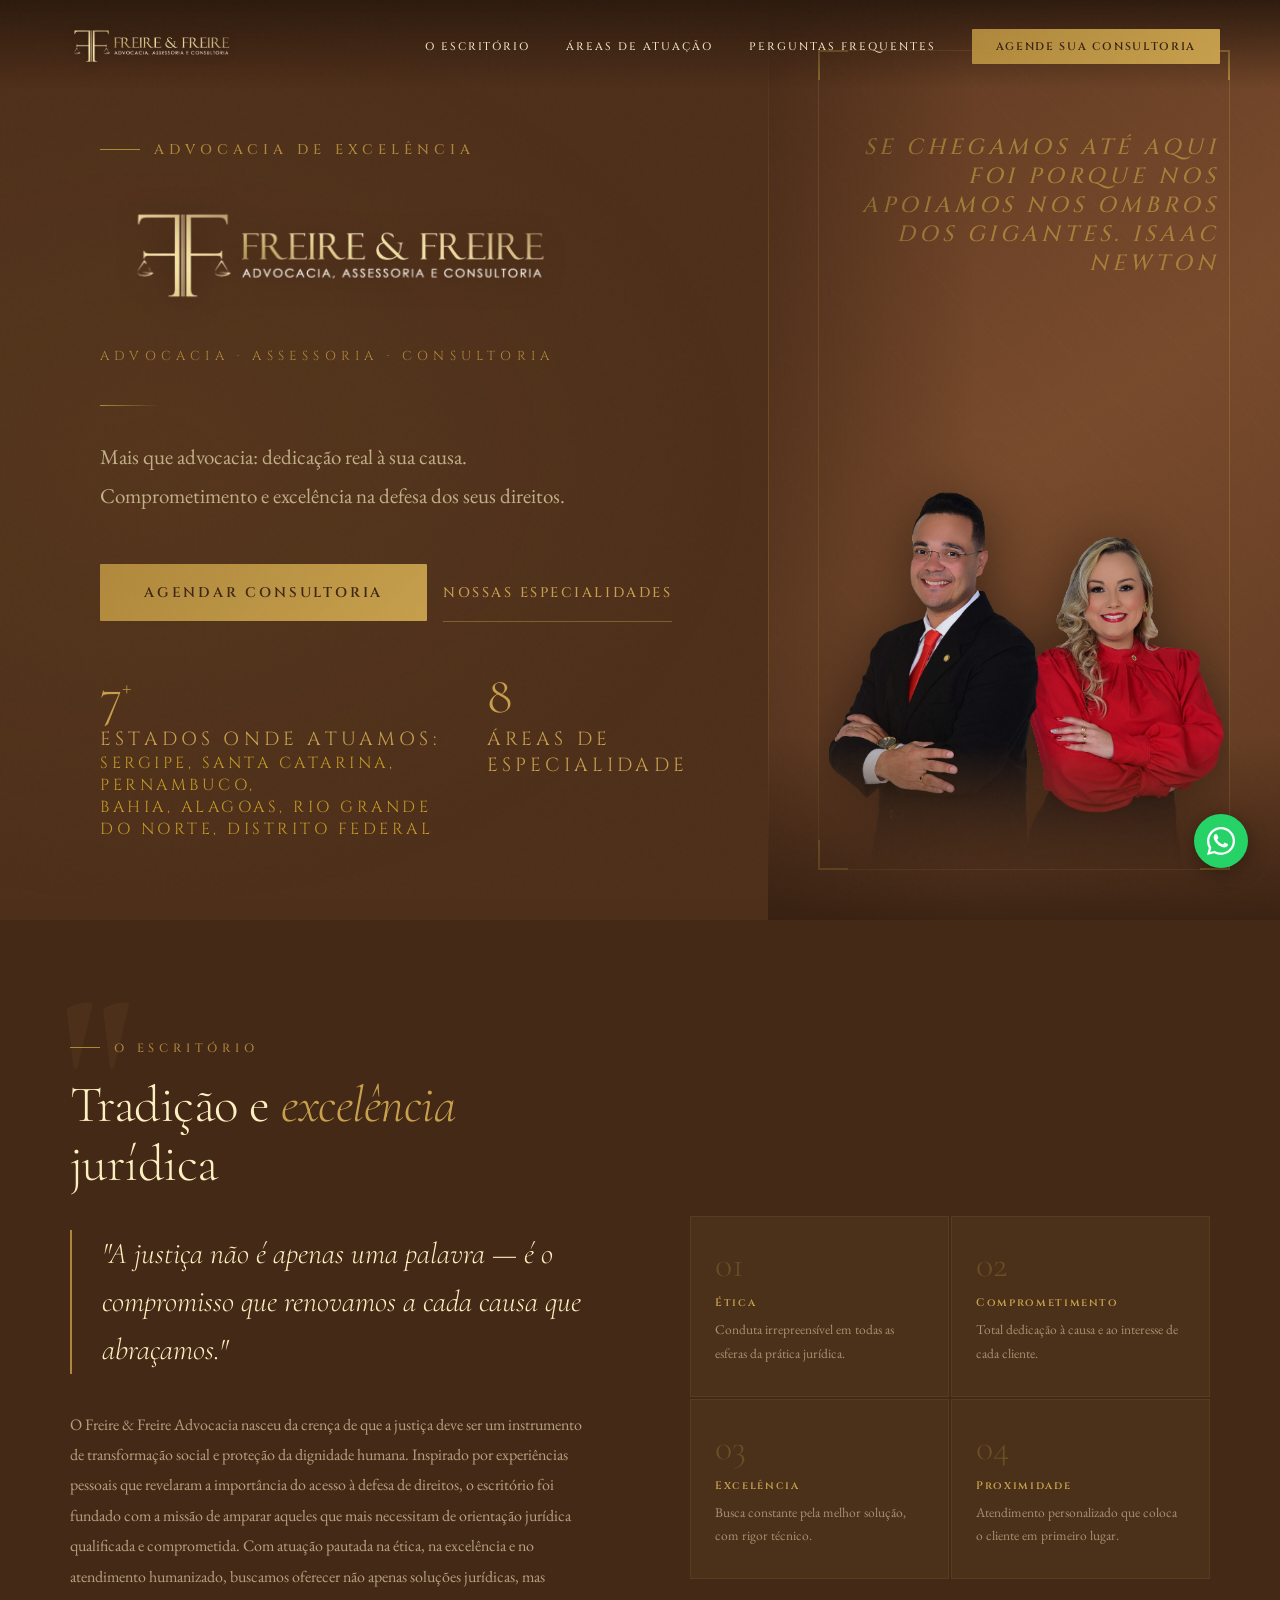
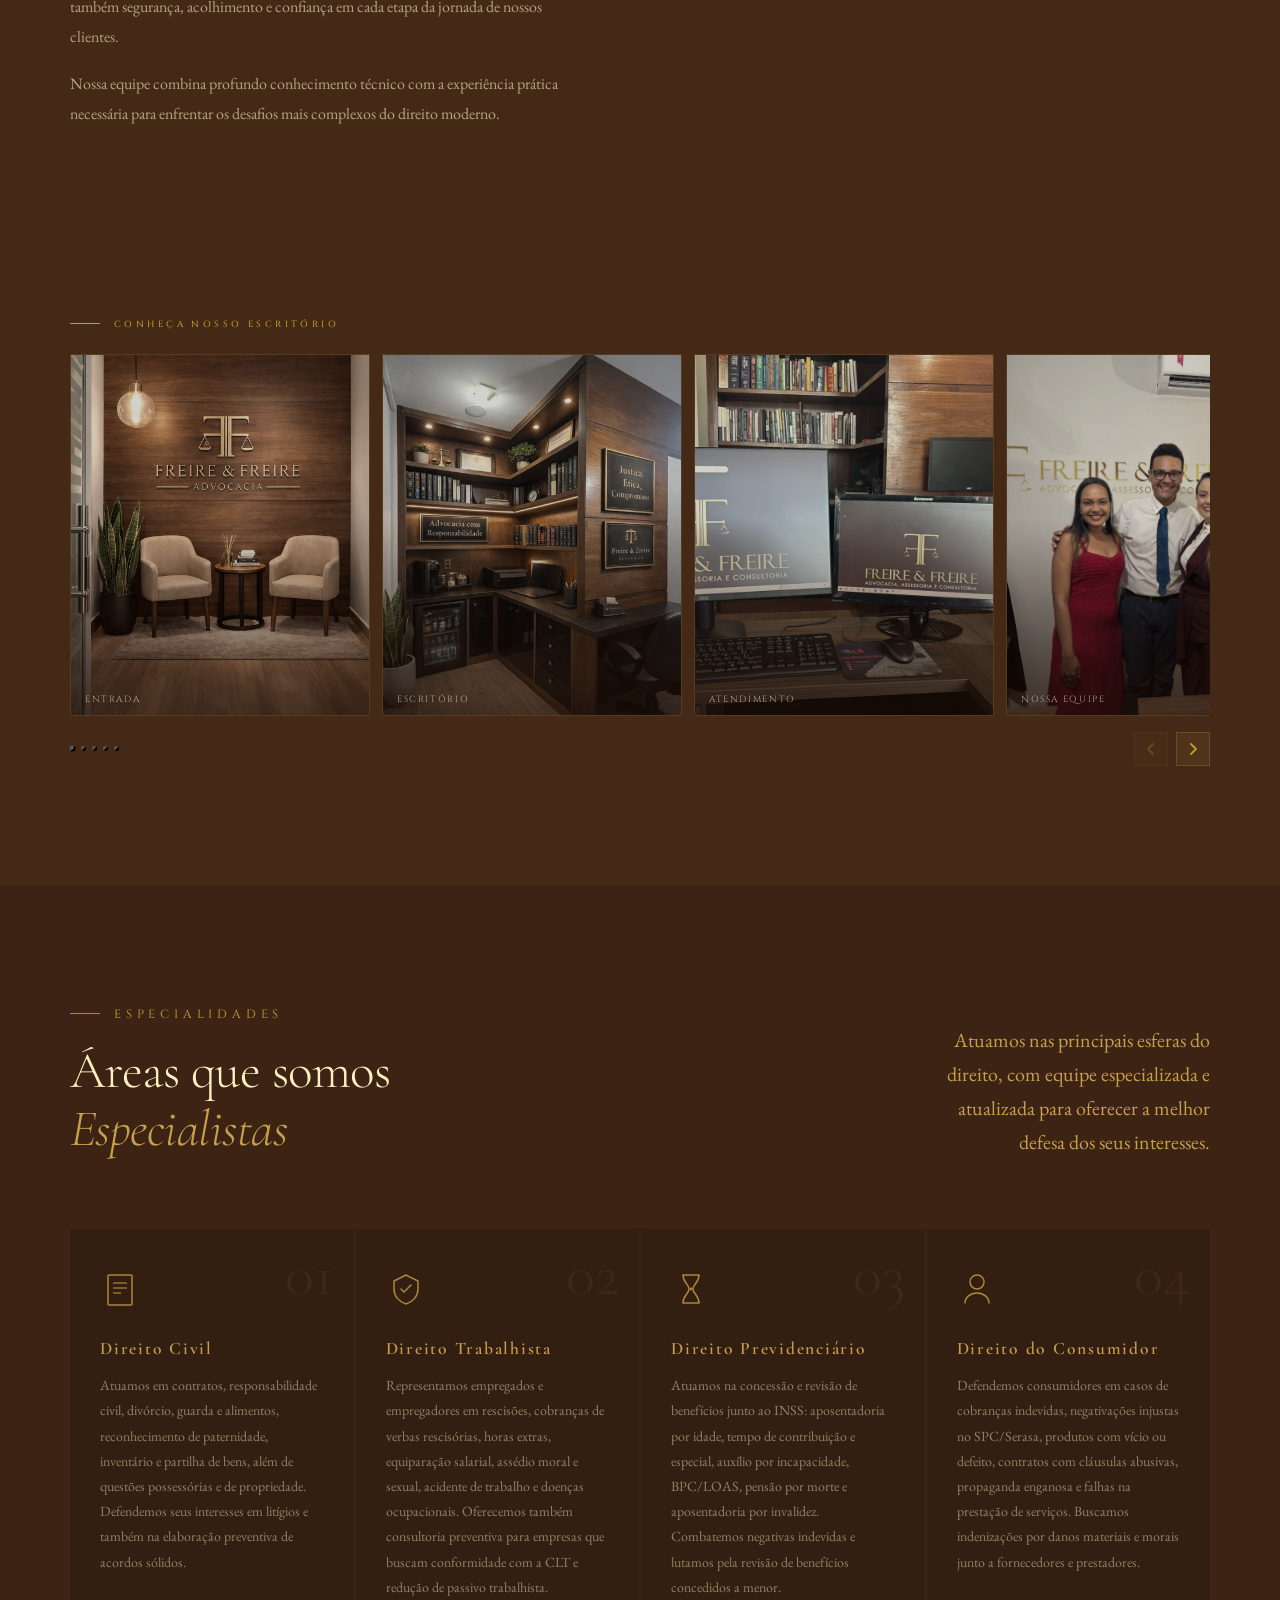
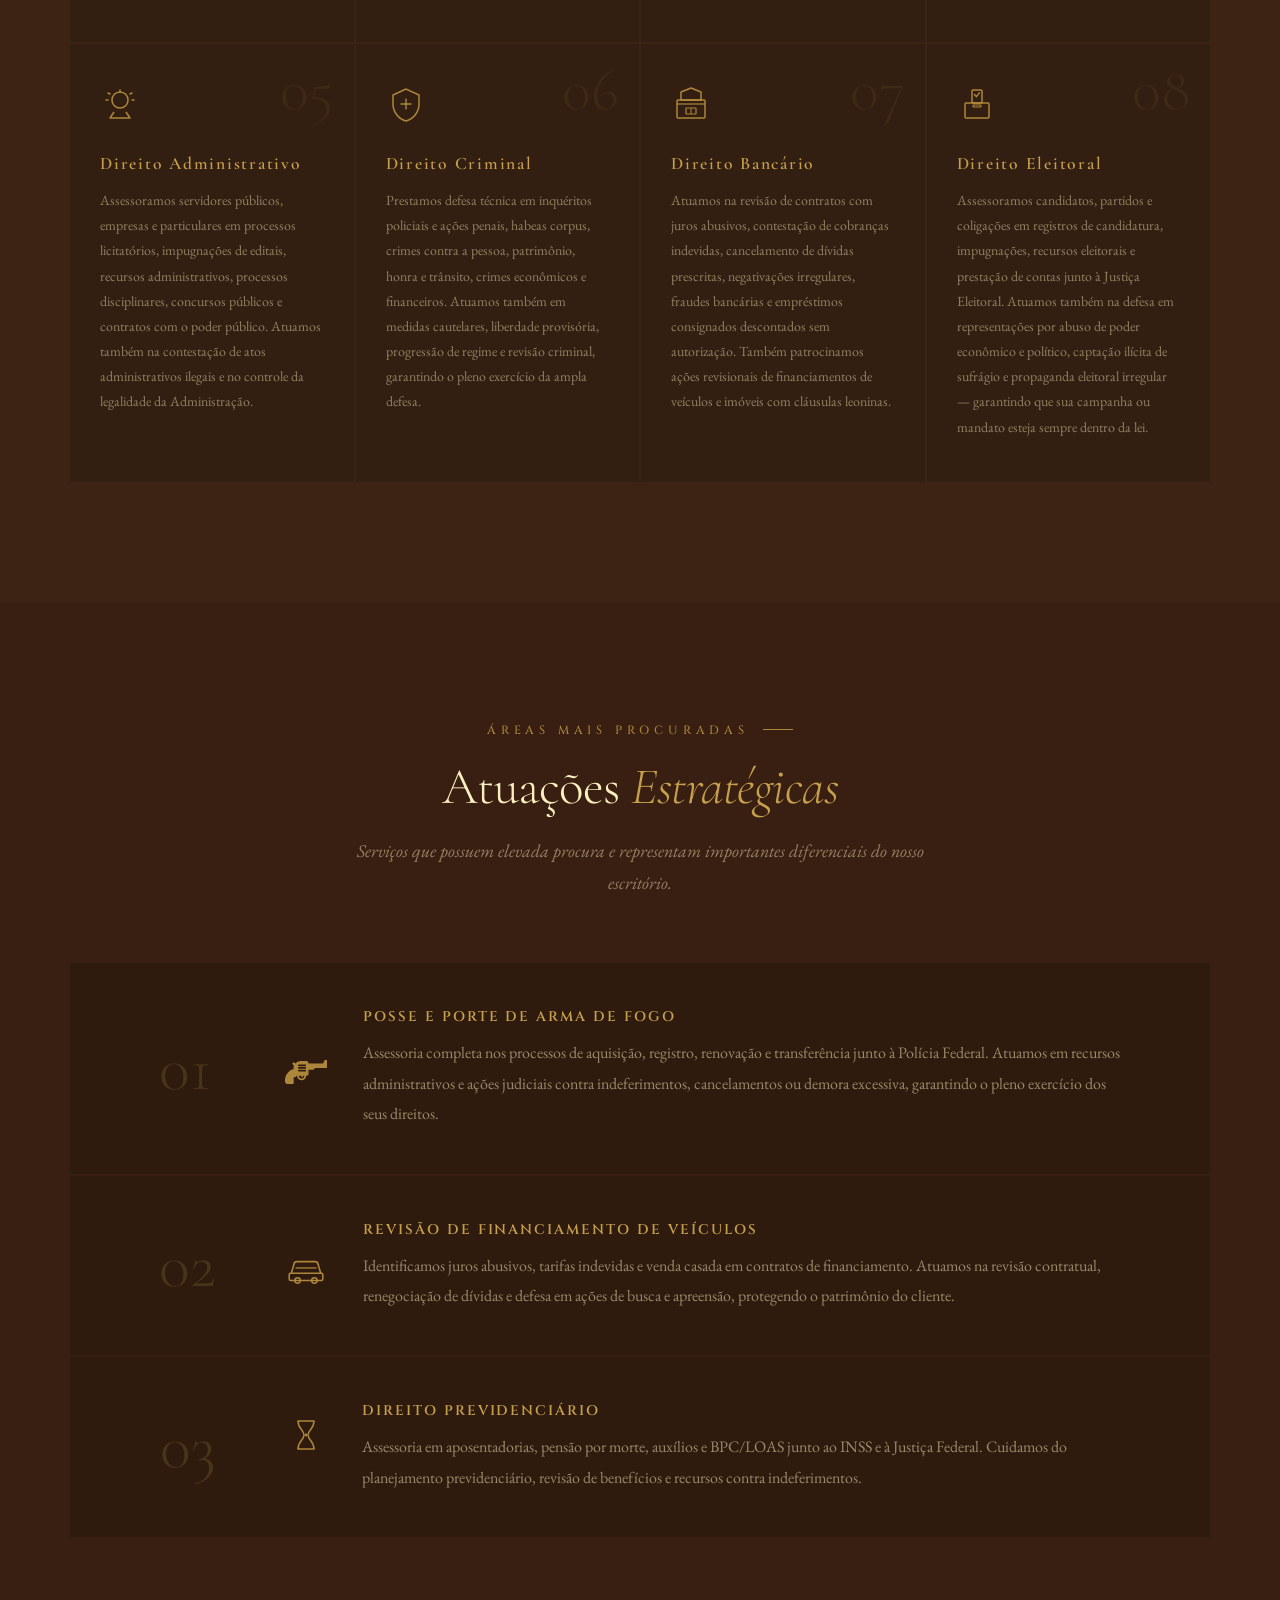
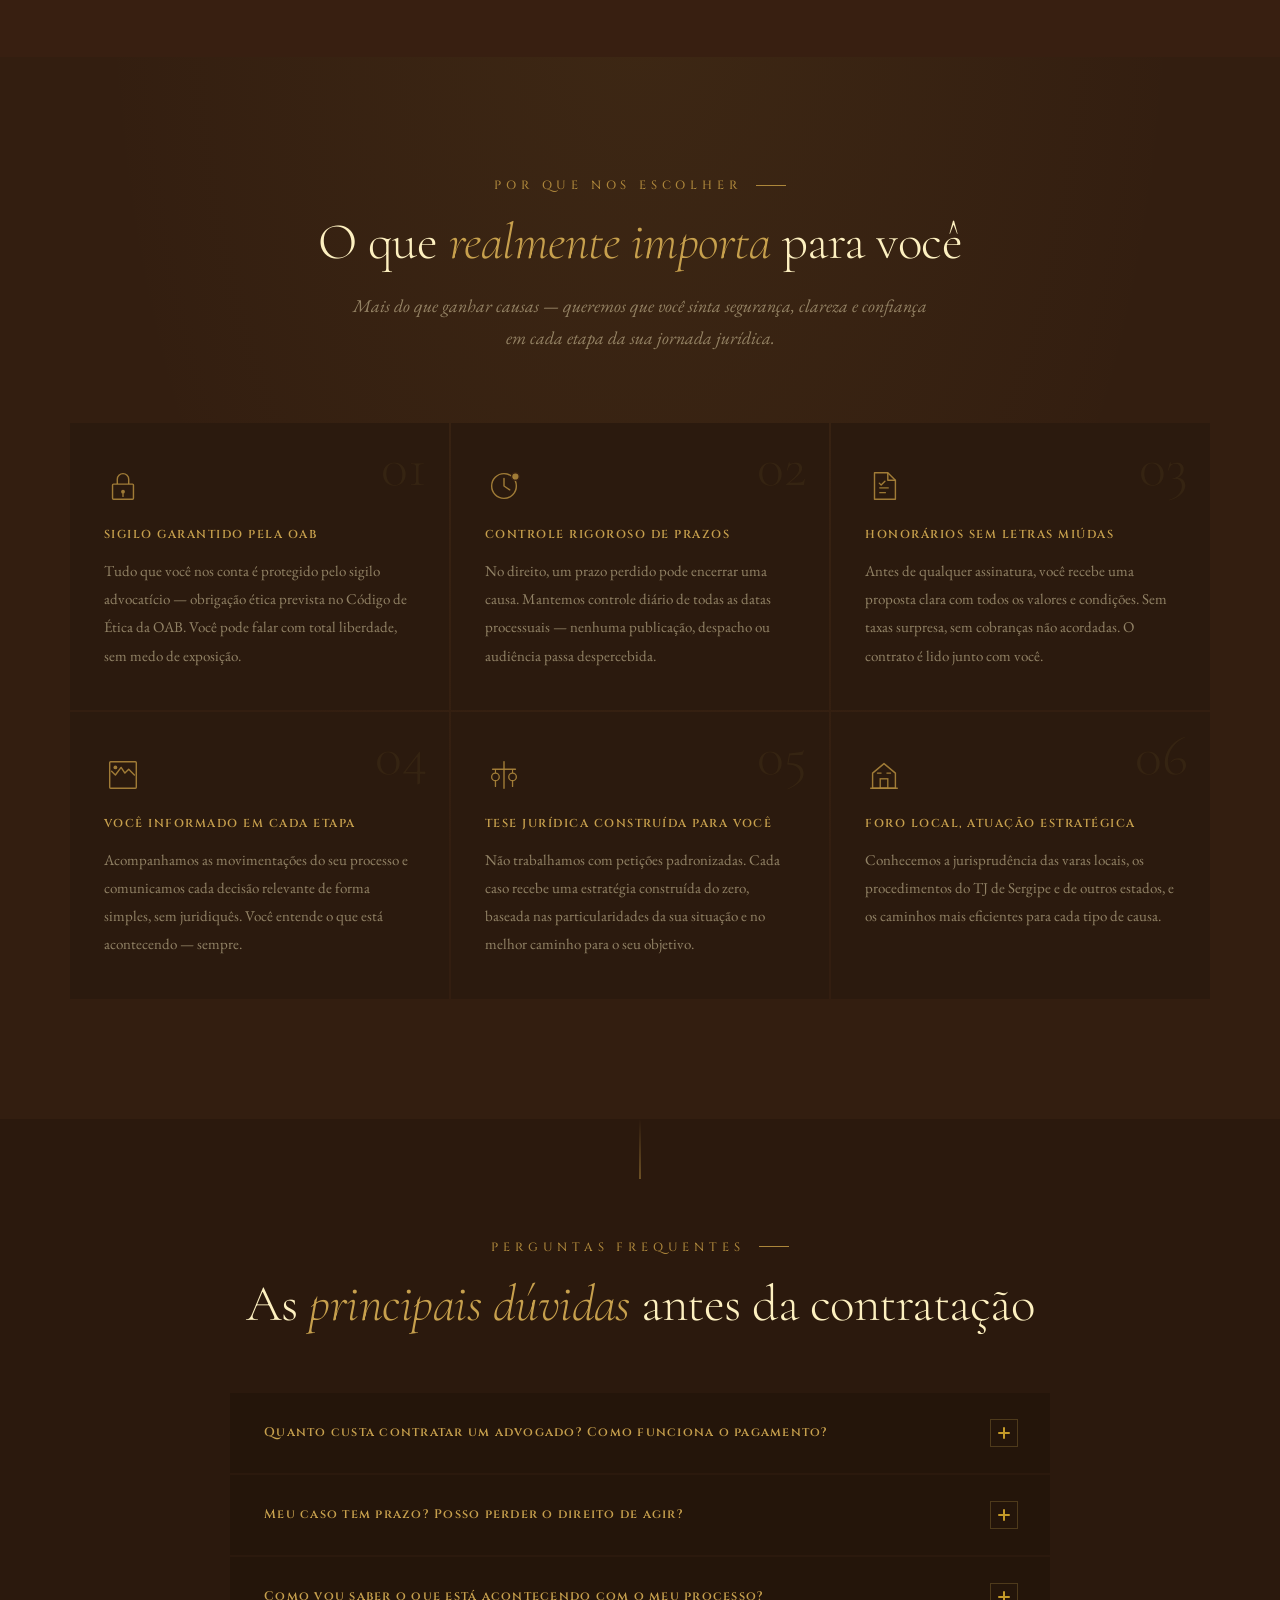
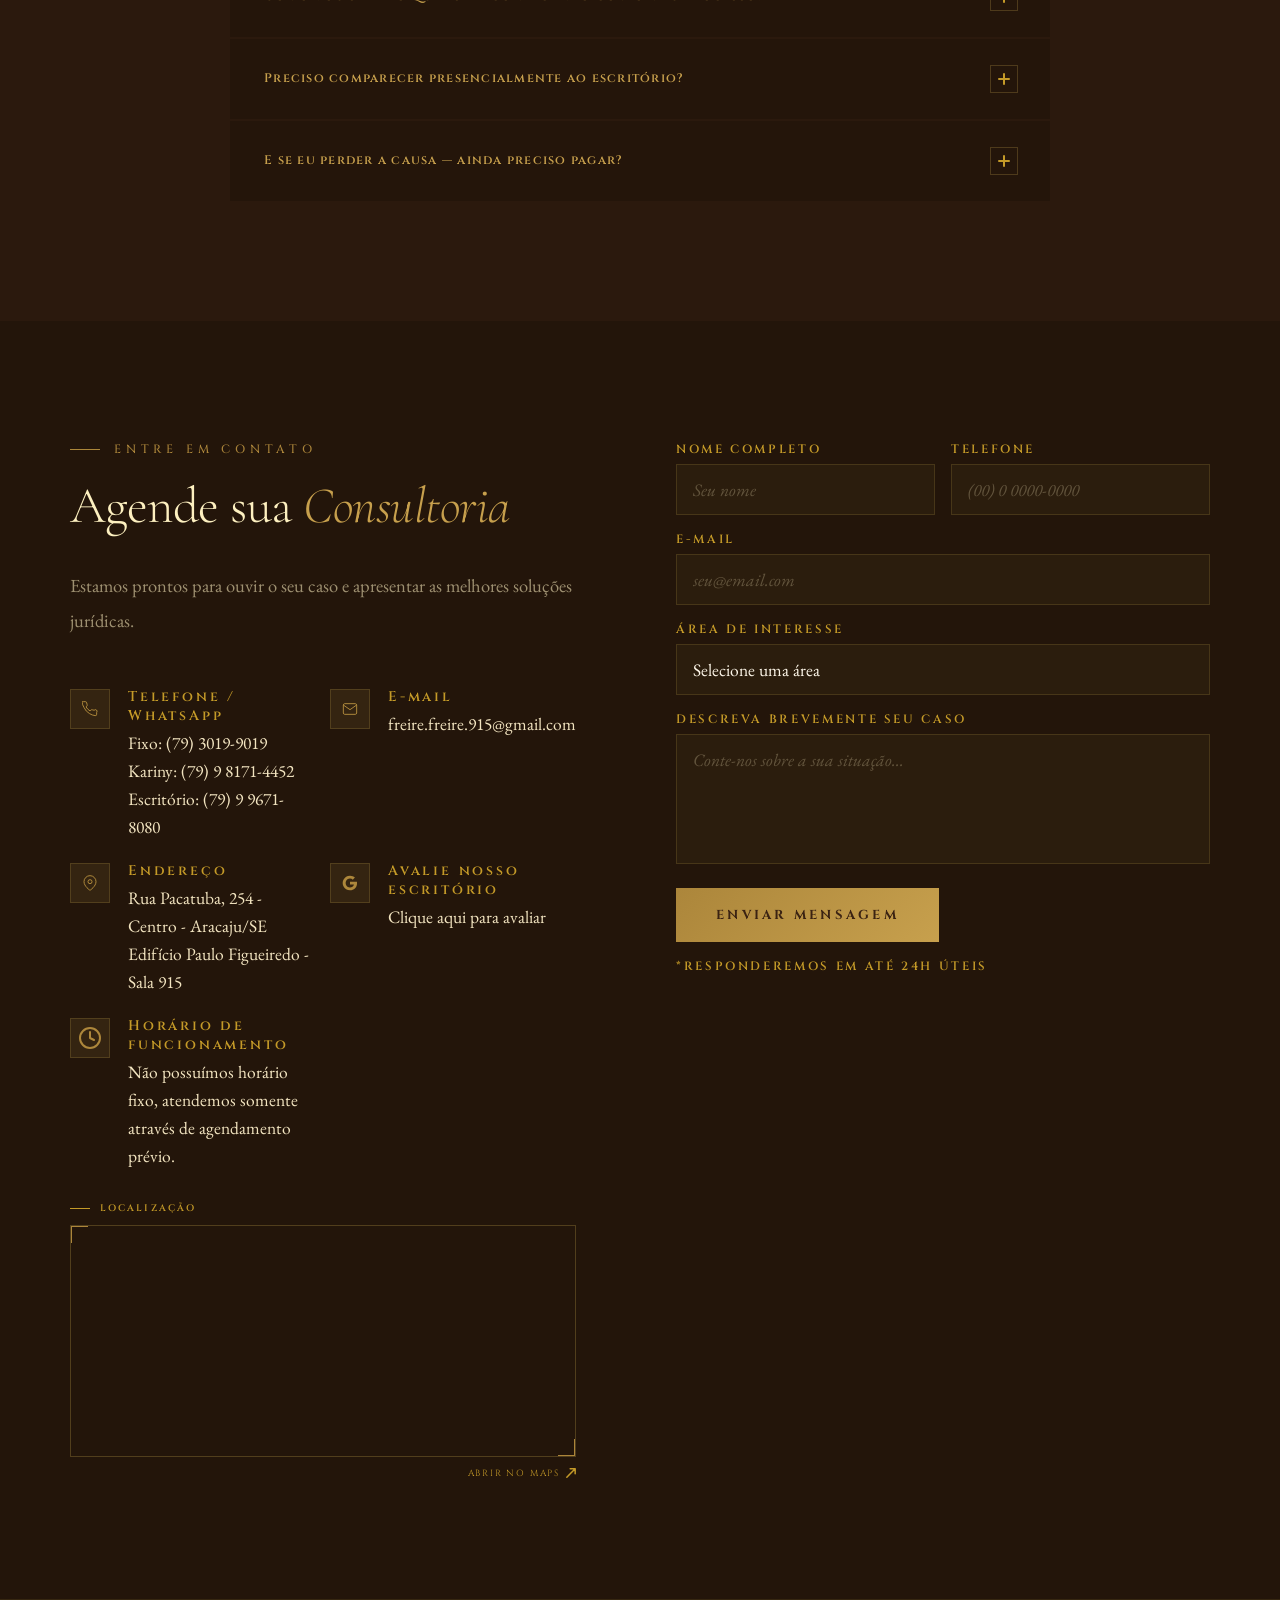
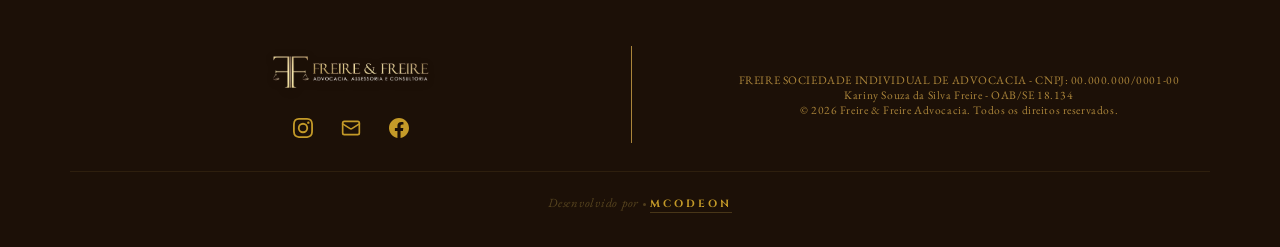
==== commit 4f13d056: "feat: aplicação de mudanças por solicitação pt.2" ====
--- a/index.html
+++ b/index.html
@@ -14,6 +14,21 @@
       --brown-dark:   #4A2C18;
       --brown-mid:    #5E3820;
       --brown-light:  #784A2C;
+
+      /* Escala progressiva — cada section um pouco mais escura que a anterior */
+      --sec-1: #4E2F1A;  /* Hero */
+      --sec-2: #452917;  /* O Escritório */
+      --sec-3: #3C2313;  /* Áreas de Atuação */
+      --sec-3b:      #381F11;  /* Processo — intermediária entre Áreas e Diferenciais */
+      --sec-3b-card: #2F1B0E;
+      --sec-3-card: #331F11;
+      --sec-4: #331E10;  /* Diferenciais */
+      --sec-4-card: #2B1A0E;
+      --sec-5: #2B190D;  /* FAQ */
+      --sec-5-card: #24150A;
+      --sec-6: #23150A;  /* Contato */
+      --sec-7: #1C1007;  /* Footer */
+
       --gold:         #b8903fea;
       --gold-light:   #c7a04d;
       --gold-pale:    #FDF0C0;
@@ -102,7 +117,7 @@
       transition: opacity 0.25s ease !important;
     }
     .nav-cta::after { display: none !important; }
-    .nav-cta:hover { opacity: 0.88 !important; color: var(--brown-deep) !important; }
+    .nav-cta:hover { opacity: 0.88 !important; color: var(--brown-deep) !important;}
 
     /* ─── HERO ─── */
     .hero {
@@ -125,7 +140,7 @@
     .hero-left {
       display: flex; flex-direction: column; justify-content: center;
       padding: 140px 80px 80px 100px;
-      background: var(--brown-deep);
+      background: var(--sec-1);
       position: relative;
     }
     .hero-left::after {
@@ -381,7 +396,7 @@
 
     /* ─── ABOUT / PHILOSOPHY ─── */
     .about {
-      background: var(--brown-deep);
+      background: var(--sec-2);
       padding: 120px 70px;
       display: grid; grid-template-columns: 1fr 1fr;
       gap: 100px; align-items: center;
@@ -534,7 +549,7 @@
 
     /* ─── AREAS DE ATUAÇÃO ─── */
     .areas {
-      background: var(--brown-dark);
+      background: var(--sec-3);
       padding: 120px 70px;
     }
     .areas-header {
@@ -552,7 +567,7 @@
       gap: 2px;
     }
     .area-card {
-      background: var(--brown-deep);
+      background: var(--sec-3-card);
       padding: 40px 30px;
       position: relative; overflow: hidden;
       transition: transform 0.3s ease;
@@ -575,19 +590,99 @@
       color: var(--gold);
     }
     .area-title {
-      font-family: 'Cinzel', serif; font-size: 12.5px;
+      /* font-family: 'Cinzel', serif;  */
+      font-family: 'Cormorant Garamond', serif;
+      font-size: 17.5px;
       font-weight: 600; letter-spacing: 0.1em;
       color: var(--gold-light); margin-bottom: 14px;
-      text-transform: uppercase;
+      /* text-transform: uppercase; */
     }
     .area-text {
       font-size: 14px; line-height: 1.8;
       color: rgba(240,226,182,0.5);
     }
 
+    /* ─── PROCESSO / COMO ATUAMOS ─── */
+.processo {
+  background: var(--sec-3b);
+  padding: 120px 70px;
+}
+.processo-header {
+  text-align: center;
+  margin-bottom: 64px;
+}
+.processo-header .section-label { justify-content: center; }
+.processo-header .section-label::before { display: none; }
+.processo-header .section-label::after {
+  content: ''; display: block; width: 30px; height: 1px;
+  background: var(--gold);
+}
+.processo-sub {
+  font-family: 'EB Garamond', serif;
+  font-size: 18px; line-height: 1.8; font-style: italic;
+  color: rgba(240,226,182,0.5);
+  max-width: 580px; margin: 18px auto 0;
+}
+
+.processo-list {
+  display: flex; flex-direction: column;
+  gap: 2px; 
+}
+.processo-card {
+  background: var(--sec-3b-card); 
+  justify-content: center;
+  display: flex; align-items: center; gap: 36px;
+  padding: 44px 48px;
+  position: relative; overflow: hidden;
+  border-left: 2px solid transparent;
+  transition: background 0.3s ease, border-color 0.3s ease;
+}
+.processo-card:hover {
+  background: rgba(38,20,8,0.85);
+  border-left-color: var(--gold);
+}
+.processo-num {
+  font-family: 'Cormorant Garamond', serif;
+  font-size: 64px; font-weight: 300; line-height: 1;
+  color: rgba(201,168,76,0.18);
+  flex-shrink: 0; width: 90px;
+}
+.processo-icon {
+  width: 42px; height: 42px;
+  color: var(--gold); flex-shrink: 0;
+  margin-top: 6px;
+}
+.processo-content { flex: 1; max-width: 760px; }
+.processo-title {
+  font-family: 'Cinzel', serif;
+  font-size: 14px; font-weight: 600;
+  letter-spacing: 0.14em; text-transform: uppercase;
+  color: var(--gold-light); margin-bottom: 12px;
+}
+.processo-text {
+  font-size: 16px; line-height: 1.9;
+  color: rgba(240,226,182,0.55);
+}
+
+/* Responsivo */
+@media (max-width: 1100px) {
+  .processo { padding: 80px 40px; }
+}
+@media (max-width: 768px) {
+  .processo { padding: 64px 24px; }
+  .processo-card {
+    flex-direction: column; gap: 16px;
+    padding: 32px 26px;
+  }
+  .processo-num { font-size: 44px; width: auto; }
+}
+@media (max-width: 480px) {
+  .processo { padding: 56px 20px; }
+}
+
     /* ─── DIFERENCIAIS ─── */
     .diferenciais {
-      background: var(--brown-dark);
+      background: var(--sec-4);
       padding: 120px 70px;
       position: relative; overflow: hidden;
     }
@@ -623,7 +718,7 @@
       position: relative; z-index: 1;
     }
     .diff-card {
-      background: var(--brown-deep);
+      background: var(--sec-4-card);
       padding: 44px 34px 40px;
       position: relative; overflow: hidden;
       transition: background 0.3s ease;
@@ -664,7 +759,7 @@
     /* ─── TESTIMONIAL ─── */
     /* ─── FAQ ─── */
     .faq-section {
-      background: var(--brown-dark);
+      background: var(--sec-5);
       padding: 120px 70px;
       position: relative;
     }
@@ -688,7 +783,7 @@
     }
     .faq-list { display: flex; flex-direction: column; gap: 2px; }
     .faq-item {
-      background: var(--brown-deep);
+      background: var(--sec-5-card);
       border-left: 2px solid transparent;
       transition: border-color 0.3s ease;
       overflow: hidden;
@@ -747,7 +842,7 @@
 
     /* ─── CONTATO ─── */
     .contact {
-      background: var(--brown-deep);
+      background: var(--sec-6);
       padding: 120px 70px;
       display: grid; grid-template-columns: 1fr 1fr;
       gap: 100px;
@@ -756,19 +851,19 @@
       font-size: 18.5px; line-height: 1.9;
       color: rgba(240,226,182,0.6); margin: 32px 0 48px;
     }
-    .contact-info { display: flex; flex-direction: column; gap: 20px; }
+    .contact-info { display: grid; grid-template-columns:1fr 1fr; gap: 20px; }
     .contact-item {
       display: flex; gap: 18px; align-items: flex-start;
     }
     .contact-item-icon {
-      width: 36px; height: 36px; flex-shrink: 0;
+      width: 40px; height: 40px; flex-shrink: 0;
       background: rgba(201,168,76,0.1);
       border: 1px solid rgba(201,168,76,0.2);
       display: flex; align-items: center; justify-content: center;
       color: var(--gold); margin-top: 2px;
     }
     .contact-item-content h5 {
-      font-family: 'Cinzel', serif; font-size: 12px;
+      font-family: 'Cinzel', serif; font-size: 14px;
       font-weight: 600; letter-spacing: 0.2em;
       color: var(--gold-dim); margin-bottom: 4px;
     }
@@ -826,13 +921,13 @@
 
     /* ─── FOOTER ─── */
     footer {
-      background: var(--brown-deep);
+      background: var(--sec-7);
       border-top: 1px solid rgba(201,168,76,0.15);
       padding: 46px 70px 36px;
     }
     .footer-top {
-      display: grid;
-      grid-template-columns: 1fr auto 1fr;
+      display:grid;
+      grid-template-columns: 1fr 1fr;
       align-items: center;
       gap: 16px;
     }
@@ -840,8 +935,9 @@
       justify-self: start;
     }
     .footer-links {
-      display: flex; gap: 28px; list-style: none;
-      justify-self: center;
+      display: flex;
+       gap: 28px; list-style: none;
+      justify-self: start;
     }
     .footer-links a {
       font-family: 'Cinzel', serif; font-size: 9.5px;
@@ -858,6 +954,23 @@
       font-size: 11.5px; color: var(--gold);
       letter-spacing: 0.05em;
       justify-self: end; text-align: center;
+    }
+    .footer-dir {
+        display: flex;
+        justify-content: center;
+        align-items: center;
+
+        padding-left: 60px;
+    }
+    .footer-esq {
+        display: flex;
+        flex-direction: column;
+        align-items: center;
+        justify-content: center;
+
+        border-right: 1px solid var(--gold);
+
+        gap: 24px;
     }
 
     /* ─── FLOAT CONTATO ─── */
@@ -1270,8 +1383,7 @@
   <ul>
     <li><a href="#sobre" onclick="closeMobileMenu()">O Escritório</a></li>
     <li><a href="#areas" onclick="closeMobileMenu()">Áreas de Atuação</a></li>
-    <li><a href="#diferenciais" onclick="closeMobileMenu()">Diferenciais</a></li>
-    <li><a href="#contato" onclick="closeMobileMenu()">Contato</a></li>
+    <li><a href="#faq" onclick="closeMobileMenu()">Perguntas Frequentes</a></li>
   </ul>
   <a href="#contato" class="mobile-cta" onclick="closeMobileMenu()">Agendar Consultoria</a>
 </div>
@@ -1284,6 +1396,7 @@
   <ul class="nav-links">
     <li><a href="#sobre">O Escritório</a></li>
     <li><a href="#areas">Áreas de Atuação</a></li>
+    <li><a href="#faq">Perguntas Frequentes</a></li>
     <li><a href="#contato" class="nav-cta">Agende sua consultoria</a></li>
   </ul>
   <button class="nav-hamburger" id="hamburger" aria-label="Abrir menu">
@@ -1307,12 +1420,8 @@
     <div class="hero-stats">
       <div class="stat">
         <div class="stat-num">7<sup>+</sup></div>
-        <div class="stat-label"><span class="stat-span">Estados onde atuamos: </span><br>SERGIPE, SANTA CATARINA, PERNAMBUCO,<br> BAHIA, ALAGOAS, NATAL, DISTRITO FEDERAL</div>
-      </div>
-      <!-- <div class="stat">
-        <div class="stat-num">150<sup>+</sup></div>
-        <div class="stat-label">Clientes Atendidos</div>
-      </div> -->
+        <div class="stat-label"><span class="stat-span">Estados onde atuamos: </span><br>SERGIPE, SANTA CATARINA, PERNAMBUCO,<br> BAHIA, ALAGOAS, RIO GRANDE DO NORTE, DISTRITO FEDERAL</div>
+      </div>
       <div class="stat">
         <div class="stat-num">8<sup></sup></div>
         <div class="stat-label"><span class="stat-span">Áreas de Especialidade</span></div>
@@ -1462,8 +1571,9 @@
     <div class="area-card">
       <div class="area-card-num">03</div>
       <svg class="area-icon" viewBox="0 0 40 40" fill="none" xmlns="http://www.w3.org/2000/svg">
-        <path d="M20 8l-10 6v5l10 6 10-6v-5L20 8z" stroke="currentColor" stroke-width="1.5"/>
-        <path d="M10 19v7l10 6 10-6v-7" stroke="currentColor" stroke-width="1.5"/>
+        <path d="M12 6h16M12 34h16" stroke="currentColor" stroke-width="1.5" stroke-linecap="round"/>
+        <path d="M12 6c0 8 6 9 6 14s-6 6-6 14M28 6c0 8-6 9-6 14s6 6 6 14" stroke="currentColor" stroke-width="1.5" stroke-linejoin="round"/>
+        <circle cx="20" cy="20" r="1.4" fill="currentColor"/>
       </svg>
       <div class="area-title">Direito Previdenciário</div>
       <p class="area-text">Atuamos na concessão e revisão de benefícios junto ao INSS: aposentadoria por idade, tempo de contribuição e especial, auxílio por incapacidade, BPC/LOAS, pensão por morte e aposentadoria por invalidez. Combatemos negativas indevidas e lutamos pela revisão de benefícios concedidos a menor.</p>
@@ -1517,14 +1627,140 @@
     <div class="area-card">
       <div class="area-card-num">08</div>
       <svg class="area-icon" viewBox="0 0 40 40" fill="none" xmlns="http://www.w3.org/2000/svg">
-        <circle cx="20" cy="20" r="13" stroke="currentColor" stroke-width="1.5"/>
-        <path d="M20 7v13l7 4" stroke="currentColor" stroke-width="1.4" stroke-linecap="round" stroke-linejoin="round"/>
-        <circle cx="20" cy="20" r="2.5" fill="currentColor"/>
-        <path d="M12 8.5l2.5 2.5M28 8.5l-2.5 2.5M7 20h3M30 20h3" stroke="currentColor" stroke-width="1.3" stroke-linecap="round"/>
+        <rect x="8" y="19" width="24" height="15" rx="1" stroke="currentColor" stroke-width="1.5"/>
+        <rect x="16" y="21" width="8" height="2" rx="0.5" stroke="currentColor" stroke-width="1.2"/>
+        <rect x="15" y="6" width="10" height="13" rx="1" stroke="currentColor" stroke-width="1.5"/>
+        <path d="M17.5 10.5l2 2.2 3-4" stroke="currentColor" stroke-width="1.4" stroke-linecap="round" stroke-linejoin="round"/>
       </svg>
       <div class="area-title">Direito Eleitoral</div>
       <p class="area-text">Assessoramos candidatos, partidos e coligações em registros de candidatura, impugnações, recursos eleitorais e prestação de contas junto à Justiça Eleitoral. Atuamos também na defesa em representações por abuso de poder econômico e político, captação ilícita de sufrágio e propaganda eleitoral irregular — garantindo que sua campanha ou mandato esteja sempre dentro da lei.</p>
     </div>
+  </div>
+</section>
+
+<!-- ══ PROCESSO ══
+<section class="processo" id="processo">
+  <div class="processo-header">
+    <div class="section-label">Áreas mais procuradas</div>
+    <h2 class="section-heading">Atuações  <em>Estratégicas</em></h2>
+    <p class="processo-sub">Serviços que possuem elevada procura e representam importantes diferenciais do nosso escritório.</p>
+  </div>
+
+  <div class="processo-list">
+
+    <div class="processo-card">
+      <span class="processo-num">01</span>
+      <svg class="processo-icon" viewBox="0 0 40 40" fill="none" xmlns="http://www.w3.org/2000/svg">
+        <path d="M8 16l4 4 6-8 4 6 4-4 6 6" stroke="currentColor" stroke-width="1.5" stroke-linecap="round" stroke-linejoin="round"/>
+        <rect x="6" y="6" width="28" height="28" rx="1" stroke="currentColor" stroke-width="1.5"/>
+        <circle cx="12" cy="12" r="2" fill="currentColor"/>
+      </svg>
+      <div class="processo-content">
+        <div class="processo-title">POSSE E PORTE DE ARMA DE FOGO</div>
+        <p class="processo-text">
+          Atuamos de forma estratégica na defesa dos direitos relacionados à posse, ao porte e ao registro de arma de fogo, prestando assessoria jurídica completa tanto na esfera administrativa quanto na judicial.
+          Nossa atuação compreende o acompanhamento integral dos procedimentos perante a Polícia Federal, incluindo requerimentos de aquisição, registro, renovação, transferência, regularização documental, bem como a interposição de recursos administrativos e a adoção das medidas judiciais cabíveis quando houver indeferimentos, demora excessiva na análise dos pedidos, cancelamentos, cassações ou qualquer ato administrativo que viole direitos legalmente assegurados.
+          Cada caso é conduzido de forma individualizada, com análise técnica minuciosa e estratégia jurídica adequada, buscando proporcionar segurança jurídica e assegurar ao cliente o pleno exercício de seus direitos dentro dos limites estabelecidos pela legislação brasileira.
+        </p>
+      </div>
+    </div>
+
+    <div class="processo-card">
+      <span class="processo-num">02</span>
+      <svg class="processo-icon" viewBox="0 0 40 40" fill="none" xmlns="http://www.w3.org/2000/svg">
+        <line x1="20" y1="6" x2="20" y2="34" stroke="currentColor" stroke-width="1.5" stroke-linecap="round"/>
+        <line x1="8" y1="14" x2="32" y2="14" stroke="currentColor" stroke-width="1.5" stroke-linecap="round"/>
+        <circle cx="11" cy="22" r="4" stroke="currentColor" stroke-width="1.4"/>
+        <circle cx="29" cy="22" r="4" stroke="currentColor" stroke-width="1.4"/>
+      </svg>
+      <div class="processo-content">
+        <div class="processo-title">REVISÃO DE FINANCIAMENTO DE VEÍCULOS</div>
+        <p class="processo-text">
+          Atuamos na análise e revisão de contratos de financiamento de veículos, identificando eventuais abusividades contratuais, cobranças ilegais, juros excessivos, tarifas indevidas, venda casada e demais irregularidades que possam comprometer os direitos do consumidor.
+          Nossa atuação compreende medidas judiciais e extrajudiciais voltadas à revisão contratual, renegociação de dívidas, defesa em ações de busca e apreensão, recuperação da posse do veículo quando cabível e adoção de estratégias destinadas à preservação do patrimônio do cliente.
+          Cada contrato é submetido a criteriosa análise jurídica, permitindo a adoção da estratégia mais adequada para reduzir prejuízos financeiros e assegurar o equilíbrio da relação contratual perante as instituições financeiras.
+        </p>
+      </div>
+    </div>
+
+    <div class="processo-card">
+      <span class="processo-num">03</span>
+      <svg class="processo-icon" viewBox="0 0 40 40" fill="none" xmlns="http://www.w3.org/2000/svg">
+        <circle cx="20" cy="20" r="13" stroke="currentColor" stroke-width="1.5"/>
+        <polyline points="20,12 20,20 26,24" stroke="currentColor" stroke-width="1.5" stroke-linecap="round" stroke-linejoin="round"/>
+      </svg>
+      <div class="processo-content">
+        <div class="processo-title">Direito Previdenciário</div>
+        <p class="processo-text">
+          Prestamos assessoria jurídica completa em demandas previdenciárias e assistenciais, atuando tanto perante o Instituto Nacional do Seguro Social (INSS) quanto perante a Justiça Federal, sempre com foco na efetivação dos direitos dos segurados e beneficiários.
+          Nossa atuação abrange aposentadorias, pensão por morte, auxílio por incapacidade temporária e permanente, auxílio-acidente, salário-maternidade, Benefício de Prestação Continuada (BPC/LOAS), planejamento previdenciário, revisão de benefícios, averbação de tempo de contribuição, reconhecimento de atividade especial, recursos administrativos e ações judiciais destinadas à concessão, restabelecimento ou revisão de benefícios indeferidos ou concedidos de forma incorreta.
+          Cada demanda é analisada de maneira individualizada, buscando oferecer soluções jurídicas seguras, eficientes e compatíveis com a realidade de cada cliente.
+        </p>
+      </div>
+    </div>
+
+  </div>
+</section> -->
+<!-- ══ PROCESSO ══ -->
+<section class="processo" id="processo">
+  <div class="processo-header">
+    <div class="section-label">Áreas mais procuradas</div>
+    <h2 class="section-heading">Atuações <em>Estratégicas</em></h2>
+    <p class="processo-sub">Serviços que possuem elevada procura e representam importantes diferenciais do nosso escritório.</p>
+  </div>
+
+  <div class="processo-list">
+
+    <!-- 01 — ARMA DE FOGO -->
+    <div class="processo-card">
+      <span class="processo-num">01</span>
+      <svg class="processo-icon" viewBox="0 -10.24 47.753 47.753" xmlns="http://www.w3.org/2000/svg" fill="currentColor">
+        <g transform="translate(-382.247 -613.466)">
+          <path d="M427.4,613.466l-1.86,4H409v-.394a2.464,2.464,0,0,0-2.156-2.606h-6.4a8.564,8.564,0,0,0-6.71,2.836l-.646-.739,0,0a1.347,1.347,0,0,0-1.977,1.828,1.334,1.334,0,0,0,.112.113l1.139,1.3a8.218,8.218,0,0,0-.362,2.451v1.523a14.792,14.792,0,0,0-6.312,3.913c-3.386,3.386-3.436,7.764-3.441,10.6a2.479,2.479,0,0,0,2.485,2.44l6.318-.02a1.215,1.215,0,0,0,1.167-1.222L392,634.319a1.421,1.421,0,0,1,.259-.885,1.094,1.094,0,0,1,.675-.391,3.892,3.892,0,0,0,2.239-.81,2.026,2.026,0,0,0,.386-.767h.451a5.13,5.13,0,0,0,10.258,0h.642a2.24,2.24,0,0,0,2.09-2.424v-4.576h5a2,2,0,0,0,2-2h14v-9Zm-26.258,21.02a3.138,3.138,0,0,1-3.129-3.02h2.106l1.784,1.784.989-.989-.8-.795h2.174A3.138,3.138,0,0,1,401.139,634.486Zm4.861-8.02h-8a1,1,0,0,1,0-2h8Zm0-3h-8a1,1,0,0,1,0-2h8Zm0-3h-8a1,1,0,0,1,0-2h8Z"/>
+        </g>
+      </svg>
+      <div class="processo-content">
+        <div class="processo-title">Posse e Porte de Arma de Fogo</div>
+        <p class="processo-text">
+          Assessoria completa nos processos de aquisição, registro, renovação e transferência junto à Polícia Federal. Atuamos em recursos administrativos e ações judiciais contra indeferimentos, cancelamentos ou demora excessiva, garantindo o pleno exercício dos seus direitos.
+        </p>
+      </div>
+    </div>
+
+    <!-- 02 — FINANCIAMENTO DE VEÍCULOS -->
+    <div class="processo-card">
+      <span class="processo-num">02</span>
+      <svg class="processo-icon" viewBox="0 0 40 40" fill="none" xmlns="http://www.w3.org/2000/svg">
+        <path d="M6 24l2.5-8.5A3 3 0 0111.4 13h17.2a3 3 0 012.9 2.5L34 24" stroke="currentColor" stroke-width="1.5" stroke-linejoin="round"/>
+        <rect x="4" y="24" width="32" height="7" rx="1.5" stroke="currentColor" stroke-width="1.5"/>
+        <circle cx="12" cy="31" r="2.6" stroke="currentColor" stroke-width="1.4"/>
+        <circle cx="28" cy="31" r="2.6" stroke="currentColor" stroke-width="1.4"/>
+        <line x1="10" y1="19" x2="30" y2="19" stroke="currentColor" stroke-width="1.2"/>
+      </svg>
+      <div class="processo-content">
+        <div class="processo-title">Revisão de Financiamento de Veículos</div>
+        <p class="processo-text">
+          Identificamos juros abusivos, tarifas indevidas e venda casada em contratos de financiamento. Atuamos na revisão contratual, renegociação de dívidas e defesa em ações de busca e apreensão, protegendo o patrimônio do cliente.
+        </p>
+      </div>
+    </div>
+
+    <!-- 03 — PREVIDENCIÁRIO -->
+    <div class="processo-card">
+      <span class="processo-num">03</span>
+      <svg class="area-icon" viewBox="0 0 40 40" fill="none" xmlns="http://www.w3.org/2000/svg">
+  <path d="M12 6h16M12 34h16" stroke="currentColor" stroke-width="1.5" stroke-linecap="round"/>
+  <path d="M12 6c0 8 6 9 6 14s-6 6-6 14M28 6c0 8-6 9-6 14s6 6 6 14" stroke="currentColor" stroke-width="1.5" stroke-linejoin="round"/>
+  <circle cx="20" cy="20" r="1.4" fill="currentColor"/>
+</svg>
+      <div class="processo-content">
+        <div class="processo-title">Direito Previdenciário</div>
+        <p class="processo-text">
+          Assessoria em aposentadorias, pensão por morte, auxílios e BPC/LOAS junto ao INSS e à Justiça Federal. Cuidamos do planejamento previdenciário, revisão de benefícios e recursos contra indeferimentos.
+        </p>
+      </div>
+    </div>
+
   </div>
 </section>
 
@@ -1614,7 +1850,7 @@
         <line x1="6" y1="34" x2="34" y2="34" stroke="currentColor" stroke-width="1.5" stroke-linecap="round"/>
         <path d="M13 18h4M23 18h4" stroke="currentColor" stroke-width="1.2" stroke-linecap="round"/>
       </svg>
-      <div class="diff-card-title">Foro Local, Resultado Real</div>
+      <div class="diff-card-title">Foro Local, Atuação Estratégica</div>
       <p class="diff-card-text">Conhecemos a jurisprudência das varas locais, os procedimentos do TJ de Sergipe e de outros estados, e os caminhos mais eficientes para cada tipo de causa.</p>
     </div>
 
@@ -1625,8 +1861,8 @@
 <section class="faq-section" id="faq">
   <div class="faq-inner">
     <div class="faq-header">
-      <div class="section-label">Dúvidas Frequentes</div>
-      <h2 class="section-heading">Perguntas que todo <em>cliente faz</em></h2>
+      <div class="section-label">Perguntas Frequentes</div>
+      <h2 class="section-heading">As <em>principais dúvidas</em> antes da contratação</h2>
     </div>
     <div class="faq-list">
       <div class="faq-item">
@@ -1713,11 +1949,32 @@
       </div>
       <div class="contact-item">
         <div class="contact-item-icon">
-          <svg width="16" height="16" viewBox="0 0 24 24" fill="none" stroke="currentColor" stroke-width="1.5"><path d="M4 4h16c1.1 0 2 .9 2 2v12c0 1.1-.9 2-2 2H4c-1.1 0-2-.9-2-2V6c0-1.1.9-2 2-2z"/><polyline points="22,6 12,13 2,6"/></svg>
+          <svg xmlns="http://www.w3.org/2000/svg" viewBox="0 0 24 24" width="16" height="16" fill="currentColor">
+            <path d="M22.56 12.25c0-.78-.07-1.53-.2-2.25H12v4.26h5.92c-.26 1.37-1.04 2.53-2.21 3.31v2.77h3.57c2.08-1.92 3.28-4.74 3.28-8.09zM12 23c2.97 0 5.46-.98 7.28-2.66l-3.57-2.77c-.98.66-2.23 1.06-3.71 1.06-2.86 0-5.29-1.93-6.16-4.53H2.18v2.84C3.99 20.53 7.7 23 12 23zM5.84 14.09c-.22-.66-.35-1.36-.35-2.09s.13-1.43.35-2.09V7.06H2.18C1.43 8.55 1 10.22 1 12s.43 3.45 1.18 4.94l2.85-2.22.81-.63zM12 5.38c1.62 0 3.06.56 4.21 1.64l3.15-3.15C17.45 2.09 14.97 1 12 1 7.7 1 3.99 3.47 2.18 7.06l3.66 2.84c.87-2.6 3.3-4.53 6.16-4.53z"/>
+          </svg>
         </div>
         <div class="contact-item-content">
           <h5>Avalie nosso escritório</h5>
           <a href="https://share.google/lbfEVDUp4L3DT42z8" target="_blank" rel="noopener">Clique aqui para avaliar</a>
+        </div>
+      </div>
+      <div class="contact-item">
+        <div class="contact-item-icon">
+          <svg 
+            xmlns="http://www.w3.org/2000/svg" 
+            width="24" 
+            height="24" 
+            viewBox="0 0 24 24" 
+            fill="none" 
+            stroke="currentColor" 
+            stroke-width="2" 
+            stroke-linecap="round" 
+            stroke-linejoin="round"
+          ><circle cx="12" cy="12" r="10" /><polyline points="12 6 12 12 16 14" /></svg>
+        </div>
+        <div class="contact-item-content">
+          <h5>Horário de funcionamento</h5>
+          <p>Não possuímos horário fixo, atendemos somente através de agendamento prévio.</p>
         </div>
       </div>
     </div>
@@ -1782,6 +2039,7 @@
         <textarea placeholder="Conte-nos sobre a sua situação..."></textarea>
       </div>
       <button type="submit" class="form-submit">Enviar Mensagem</button>
+      <div class="form-group"><label>*RESPONDEREMOS EM ATÉ 24H ÚTEIS</label></div>
     </form>
   </div>
 </section>
@@ -1789,20 +2047,39 @@
 <!-- ══ FOOTER ══ -->
 <footer>
   <div class="footer-top">
+    <div class="footer-esq">
     <img src="assets/img/logo-semfundo.png" alt="Logo Freire & Freire" class="logonav" loading="lazy">
-    <!-- <ul class="footer-links">
-      <li><a href="#sobre">O Escritório</a></li>
-      <li><a href="#areas">Áreas de Atuação</a></li>
-      <li><a href="#contato">Contato</a></li>
-    </ul> -->
-    <p class="footer-oab">
-      <!-- FREIRE SOCIEDADE INDIVIDUAL DE ADVOCACIA CNPJ:  -->
-      <br> Kariny Souza da Silva Freire – OAB/SE 18.134</p>
-    <p class="footer-copy">© 2026 Freire & Freire Advocacia. Todos os direitos reservados.</p>
+    <div class="divfooter-links">
+    <ul class="footer-links">
+      <li>
+        <!-- LINK INSTAGRAM KARINY -->
+        <a href="https://www.instagram.com/dra.karinyfreire.ss?igsh=NXUxZHpkcjZxYWZ0" target="_blank" rel="noopener"><svg xmlns="http://www.w3.org/2000/svg" viewBox="0 0 24 24" width="20" height="20" fill="currentColor"><path d="M12 2.163c3.204 0 3.584.012 4.85.07 3.252.148 4.771 1.691 4.919 4.919.058 1.265.069 1.645.069 4.849 0 3.205-.012 3.584-.069 4.849-.149 3.225-1.664 4.771-4.919 4.919-1.266.058-1.644.07-4.85.07-3.204 0-3.584-.012-4.849-.07-3.26-.149-4.771-1.699-4.919-4.92-.058-1.265-.07-1.644-.07-4.849 0-3.204.013-3.583.07-4.849.149-3.227 1.664-4.771 4.919-4.919 1.266-.057 1.645-.069 4.849-.069zM12 0C8.741 0 8.333.014 7.053.072 2.695.272.273 2.69.073 7.052.014 8.333 0 8.741 0 12c0 3.259.014 3.668.072 4.948.2 4.358 2.618 6.78 6.98 6.98C8.333 23.986 8.741 24 12 24c3.259 0 3.668-.014 4.948-.072 4.354-.2 6.782-2.618 6.979-6.98.059-1.28.073-1.689.073-4.948 0-3.259-.014-3.667-.072-4.947-.196-4.354-2.617-6.78-6.979-6.98C15.668.014 15.259 0 12 0zm0 5.838a6.162 6.162 0 100 12.324 6.162 6.162 0 000-12.324zM12 16a4 4 0 110-8 4 4 0 010 8zm6.406-11.845a1.44 1.44 0 100 2.881 1.44 1.44 0 000-2.881z"/></svg>
+        </a>
+      </li>
+      <li>
+        <!-- LINK EMAIL -->
+        <a href="mailto:freire.freire.915@gmail.com" target="_blank" rel="noopener"><svg xmlns="http://www.w3.org/2000/svg" width="20" height="20" viewBox="0 0 24 24" fill="none" stroke="currentColor" stroke-width="2" stroke-linecap="round" stroke-linejoin="round"><rect width="20" height="16" x="2" y="4" rx="2" /><path d="m22 7-8.97 5.7a1.94 1.94 0 0 1-2.06 0L2 7" /></svg></a>
+      </li>
+      <li>
+        <!-- LINK FACEBOOK -->
+        <a href="" target="_blank" rel="noopener"><svg xmlns="http://www.w3.org/2000/svg" viewBox="0 0 24 24" width="20" height="20" fill="currentColor"><path d="M24 12.073c0-6.627-5.373-12-12-12s-12 5.373-12 12c0 5.99 4.388 10.954 10.125 11.854v-8.385H7.078v-3.47h3.047V9.43c0-3.007 1.792-4.669 4.533-4.669 1.312 0 2.686.235 2.686.235v2.953H15.83c-1.491 0-1.956.925-1.956 1.874v2.25h3.328l-.532 3.47h-2.796v8.385C19.612 23.027 24 18.062 24 12.073z"/></svg></a>
+      </li>
+    </ul>
+    </div>
+    </div>
+    <div class="footer-dir">    
+      <p class="footer-oab">
+      FREIRE SOCIEDADE INDIVIDUAL DE ADVOCACIA - CNPJ: 00.000.000/0001-00
+      <br> Kariny Souza da Silva Freire - OAB/SE 18.134
+      <br> © 2026 Freire & Freire Advocacia. Todos os direitos reservados.
+      </p>
+    <!-- <p class="footer-copy"></p> -->
+    </div>
   </div>
+  <!-- LINK MATHEUS -->
   <div class="footer-bottom">
     <p class="footer-dev">
-      Desenvolvido por<span class="footer-dev-dot"></span><a href="https://www.instagram.com/mcodeon" target="_blank" rel="noopener">MCODEON</a>
+      Desenvolvido por<span class="footer-dev-dot"></span><a href="https://mcodeon.com.br" target="_blank" rel="noopener">MCODEON</a>
     </p>
   </div>
 </footer>
@@ -1815,25 +2092,21 @@
 
     <a href="https://wa.me/5579996718080?text=Olá,+vim+através+do+site+e+quero+falar+sobre+consultoria" class="float-option" target="_blank" rel="noopener" aria-label="WhatsApp Dr. Freire">
       <div class="float-option-icon wpp">
-        <svg xmlns="http://www.w3.org/2000/svg" viewBox="0 0 24 24" width="32" height="32" fill="currentColor">
-          <path d="M12.031 0C5.385 0 .004 5.385.004 12.035c0 2.13.553 4.208 1.603 6.04L.012 24l6.104-1.601a11.96 11.96 0 0 0 5.915 1.562h.003c6.645 0 12.029-5.385 12.029-12.035C24.063 5.385 18.679 0 12.031 0zm0 21.956c-1.802 0-3.567-.484-5.114-1.402l-.367-.217-3.799.996 1.014-3.704-.239-.379a9.927 9.927 0 0 1-1.52-5.305c0-5.516 4.492-10.007 10.025-10.007 5.534 0 10.026 4.491 10.026 10.007 0 5.517-4.492 10.011-10.026 10.011zm5.502-7.514c-.302-.151-1.785-.882-2.062-.983-.277-.101-.479-.151-.68.151-.202.302-.781.983-.956 1.185-.176.202-.353.227-.655.076-.302-.151-1.275-.47-2.428-1.5-1.01-.904-1.691-2.02-1.892-2.322-.202-.302-.021-.466.13-.617.135-.136.302-.352.453-.529.151-.176.202-.302.302-.503.1-.202.05-.378-.025-.529-.076-.151-.68-1.638-.931-2.242-.245-.589-.494-.508-.68-.518a14.28 14.28 0 0 0-.579-.011c-.202 0-.529.076-.806.378-.277.302-1.058 1.033-1.058 2.519s1.083 2.921 1.234 3.123c.151.202 2.129 3.249 5.158 4.557.72.311 1.282.497 1.721.636.723.23 1.381.198 1.901.12.58-.087 1.785-.73 2.037-1.435.252-.705.252-1.309.176-1.435-.076-.126-.277-.202-.579-.353z"/>
-        </svg>
+        <svg xmlns="http://www.w3.org/2000/svg" viewBox="0 0 24 24" width="32" height="32" fill="currentColor"><path d="M12.031 0C5.385 0 .004 5.385.004 12.035c0 2.13.553 4.208 1.603 6.04L.012 24l6.104-1.601a11.96 11.96 0 0 0 5.915 1.562h.003c6.645 0 12.029-5.385 12.029-12.035C24.063 5.385 18.679 0 12.031 0zm0 21.956c-1.802 0-3.567-.484-5.114-1.402l-.367-.217-3.799.996 1.014-3.704-.239-.379a9.927 9.927 0 0 1-1.52-5.305c0-5.516 4.492-10.007 10.025-10.007 5.534 0 10.026 4.491 10.026 10.007 0 5.517-4.492 10.011-10.026 10.011zm5.502-7.514c-.302-.151-1.785-.882-2.062-.983-.277-.101-.479-.151-.68.151-.202.302-.781.983-.956 1.185-.176.202-.353.227-.655.076-.302-.151-1.275-.47-2.428-1.5-1.01-.904-1.691-2.02-1.892-2.322-.202-.302-.021-.466.13-.617.135-.136.302-.352.453-.529.151-.176.202-.302.302-.503.1-.202.05-.378-.025-.529-.076-.151-.68-1.638-.931-2.242-.245-.589-.494-.508-.68-.518a14.28 14.28 0 0 0-.579-.011c-.202 0-.529.076-.806.378-.277.302-1.058 1.033-1.058 2.519s1.083 2.921 1.234 3.123c.151.202 2.129 3.249 5.158 4.557.72.311 1.282.497 1.721.636.723.23 1.381.198 1.901.12.58-.087 1.785-.73 2.037-1.435.252-.705.252-1.309.176-1.435-.076-.126-.277-.202-.579-.353z"/></svg>
       </div>
       <div class="float-option-text">
-        <span class="float-option-label">Escritório</span>
-        <span class="float-option-name">(79) 9 9671-8080</span>
+        <span class="float-option-label">Atendimento Comercial</span>
+        <span class="float-option-name">Agendamento e informações</span>
       </div>
     </a>
 
     <a href="https://wa.me/5579981714452?text=Olá+Kariny,+vim+através+do+site+e+quero+falar+sobre+consultoria" class="float-option" target="_blank" rel="noopener" aria-label="WhatsApp Dra. Freire">
       <div class="float-option-icon wpp2">
-        <svg xmlns="http://www.w3.org/2000/svg" viewBox="0 0 24 24" width="32" height="32" fill="currentColor">
-          <path d="M12.031 0C5.385 0 .004 5.385.004 12.035c0 2.13.553 4.208 1.603 6.04L.012 24l6.104-1.601a11.96 11.96 0 0 0 5.915 1.562h.003c6.645 0 12.029-5.385 12.029-12.035C24.063 5.385 18.679 0 12.031 0zm0 21.956c-1.802 0-3.567-.484-5.114-1.402l-.367-.217-3.799.996 1.014-3.704-.239-.379a9.927 9.927 0 0 1-1.52-5.305c0-5.516 4.492-10.007 10.025-10.007 5.534 0 10.026 4.491 10.026 10.007 0 5.517-4.492 10.011-10.026 10.011zm5.502-7.514c-.302-.151-1.785-.882-2.062-.983-.277-.101-.479-.151-.68.151-.202.302-.781.983-.956 1.185-.176.202-.353.227-.655.076-.302-.151-1.275-.47-2.428-1.5-1.01-.904-1.691-2.02-1.892-2.322-.202-.302-.021-.466.13-.617.135-.136.302-.352.453-.529.151-.176.202-.302.302-.503.1-.202.05-.378-.025-.529-.076-.151-.68-1.638-.931-2.242-.245-.589-.494-.508-.68-.518a14.28 14.28 0 0 0-.579-.011c-.202 0-.529.076-.806.378-.277.302-1.058 1.033-1.058 2.519s1.083 2.921 1.234 3.123c.151.202 2.129 3.249 5.158 4.557.72.311 1.282.497 1.721.636.723.23 1.381.198 1.901.12.58-.087 1.785-.73 2.037-1.435.252-.705.252-1.309.176-1.435-.076-.126-.277-.202-.579-.353z"/>
-        </svg>
+        <svg xmlns="http://www.w3.org/2000/svg" viewBox="0 0 24 24" width="32" height="32" fill="currentColor"><path d="M12.031 0C5.385 0 .004 5.385.004 12.035c0 2.13.553 4.208 1.603 6.04L.012 24l6.104-1.601a11.96 11.96 0 0 0 5.915 1.562h.003c6.645 0 12.029-5.385 12.029-12.035C24.063 5.385 18.679 0 12.031 0zm0 21.956c-1.802 0-3.567-.484-5.114-1.402l-.367-.217-3.799.996 1.014-3.704-.239-.379a9.927 9.927 0 0 1-1.52-5.305c0-5.516 4.492-10.007 10.025-10.007 5.534 0 10.026 4.491 10.026 10.007 0 5.517-4.492 10.011-10.026 10.011zm5.502-7.514c-.302-.151-1.785-.882-2.062-.983-.277-.101-.479-.151-.68.151-.202.302-.781.983-.956 1.185-.176.202-.353.227-.655.076-.302-.151-1.275-.47-2.428-1.5-1.01-.904-1.691-2.02-1.892-2.322-.202-.302-.021-.466.13-.617.135-.136.302-.352.453-.529.151-.176.202-.302.302-.503.1-.202.05-.378-.025-.529-.076-.151-.68-1.638-.931-2.242-.245-.589-.494-.508-.68-.518a14.28 14.28 0 0 0-.579-.011c-.202 0-.529.076-.806.378-.277.302-1.058 1.033-1.058 2.519s1.083 2.921 1.234 3.123c.151.202 2.129 3.249 5.158 4.557.72.311 1.282.497 1.721.636.723.23 1.381.198 1.901.12.58-.087 1.785-.73 2.037-1.435.252-.705.252-1.309.176-1.435-.076-.126-.277-.202-.579-.353z"/></svg>
       </div>
       <div class="float-option-text">
-        <span class="float-option-label">Dra. Kariny</span>
-        <span class="float-option-name">(79) 9 8171-4452</span>
+        <span class="float-option-label">Dra. Kariny Freire</span>
+        <span class="float-option-name">Clientes já em atendimento</span>
       </div>
     </a>
 
@@ -1845,10 +2118,6 @@
     <svg xmlns="http://www.w3.org/2000/svg" viewBox="0 0 24 24" width="32" height="32" fill="currentColor">
       <path d="M12.031 0C5.385 0 .004 5.385.004 12.035c0 2.13.553 4.208 1.603 6.04L.012 24l6.104-1.601a11.96 11.96 0 0 0 5.915 1.562h.003c6.645 0 12.029-5.385 12.029-12.035C24.063 5.385 18.679 0 12.031 0zm0 21.956c-1.802 0-3.567-.484-5.114-1.402l-.367-.217-3.799.996 1.014-3.704-.239-.379a9.927 9.927 0 0 1-1.52-5.305c0-5.516 4.492-10.007 10.025-10.007 5.534 0 10.026 4.491 10.026 10.007 0 5.517-4.492 10.011-10.026 10.011zm5.502-7.514c-.302-.151-1.785-.882-2.062-.983-.277-.101-.479-.151-.68.151-.202.302-.781.983-.956 1.185-.176.202-.353.227-.655.076-.302-.151-1.275-.47-2.428-1.5-1.01-.904-1.691-2.02-1.892-2.322-.202-.302-.021-.466.13-.617.135-.136.302-.352.453-.529.151-.176.202-.302.302-.503.1-.202.05-.378-.025-.529-.076-.151-.68-1.638-.931-2.242-.245-.589-.494-.508-.68-.518a14.28 14.28 0 0 0-.579-.011c-.202 0-.529.076-.806.378-.277.302-1.058 1.033-1.058 2.519s1.083 2.921 1.234 3.123c.151.202 2.129 3.249 5.158 4.557.72.311 1.282.497 1.721.636.723.23 1.381.198 1.901.12.58-.087 1.785-.73 2.037-1.435.252-.705.252-1.309.176-1.435-.076-.126-.277-.202-.579-.353z"/>
     </svg>
-    <!-- ícone fechar -->
-    <!-- <svg class="icon-close" viewBox="0 0 24 24" fill="none" stroke="white" stroke-width="2.5" stroke-linecap="round">
-      <line x1="18" y1="6" x2="6" y2="18"/><line x1="6" y1="6" x2="18" y2="18"/>
-    </svg> -->
   </button>
 
 </div>
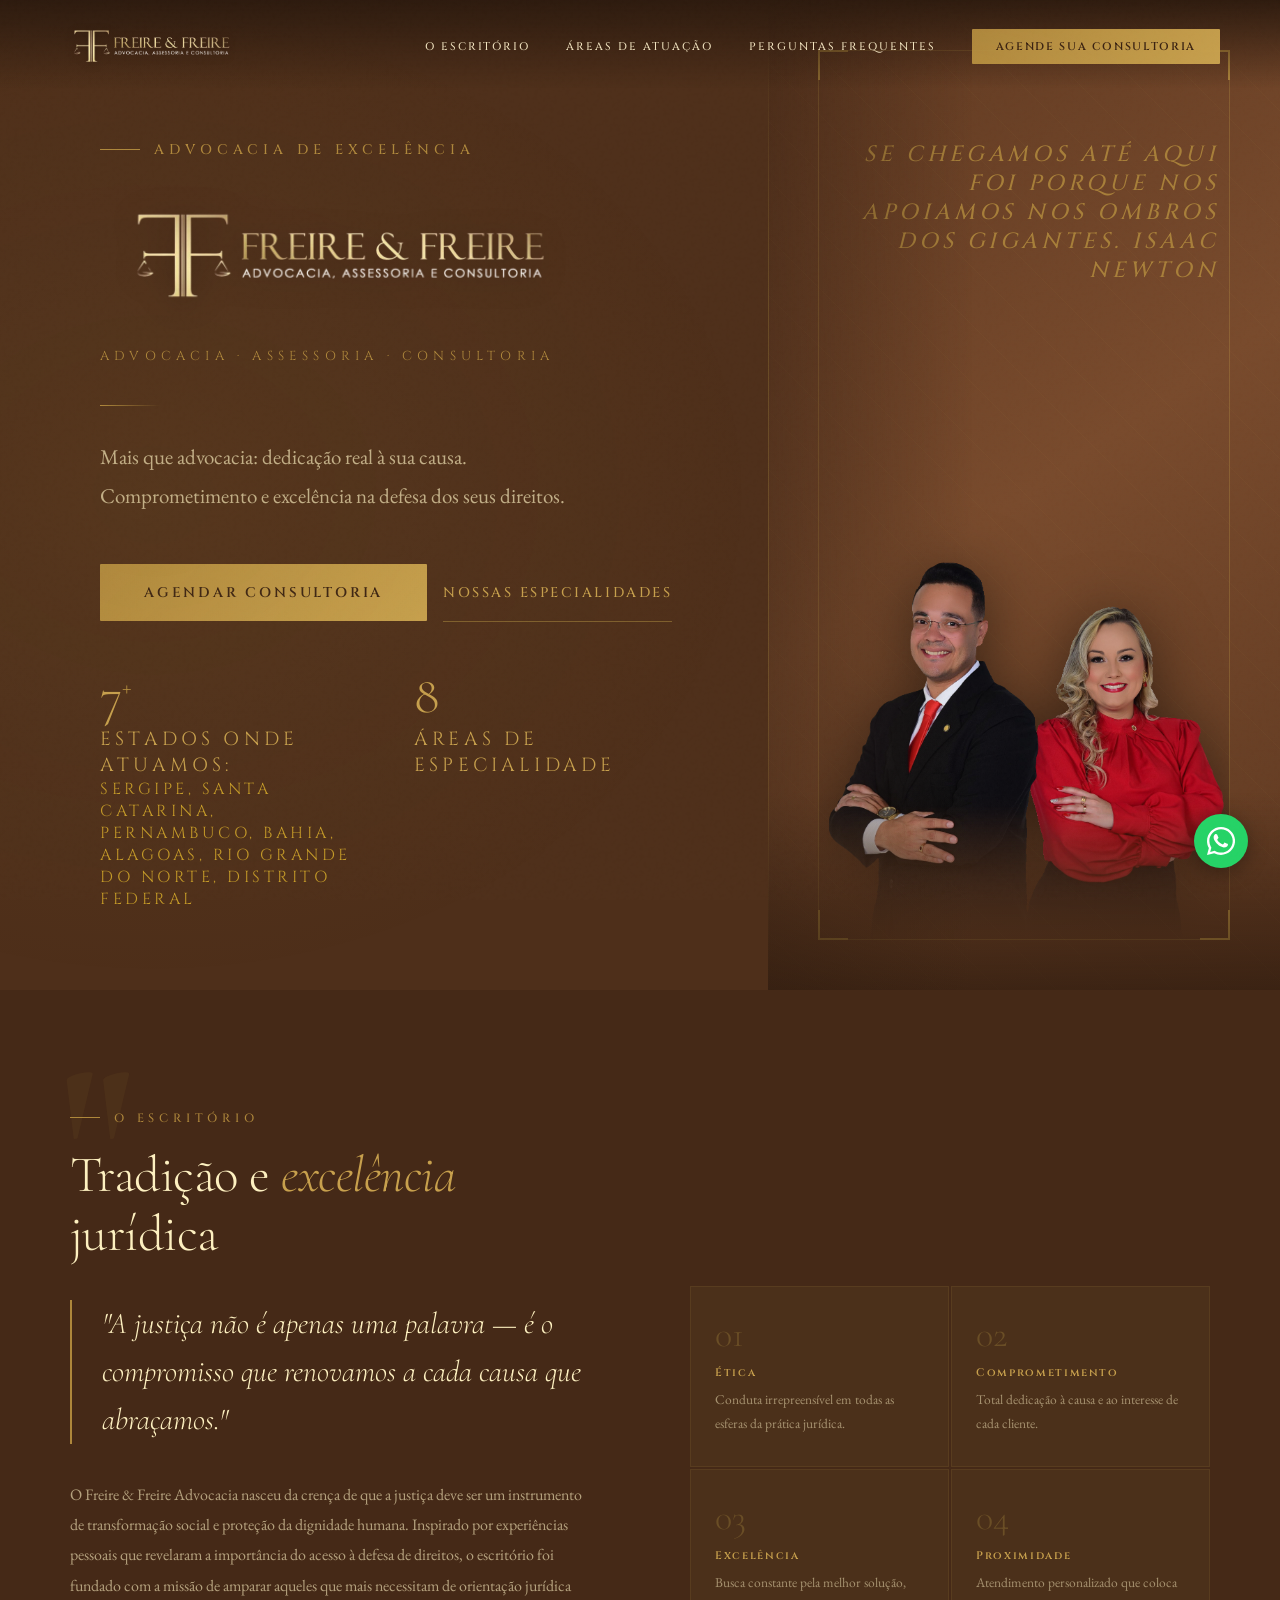
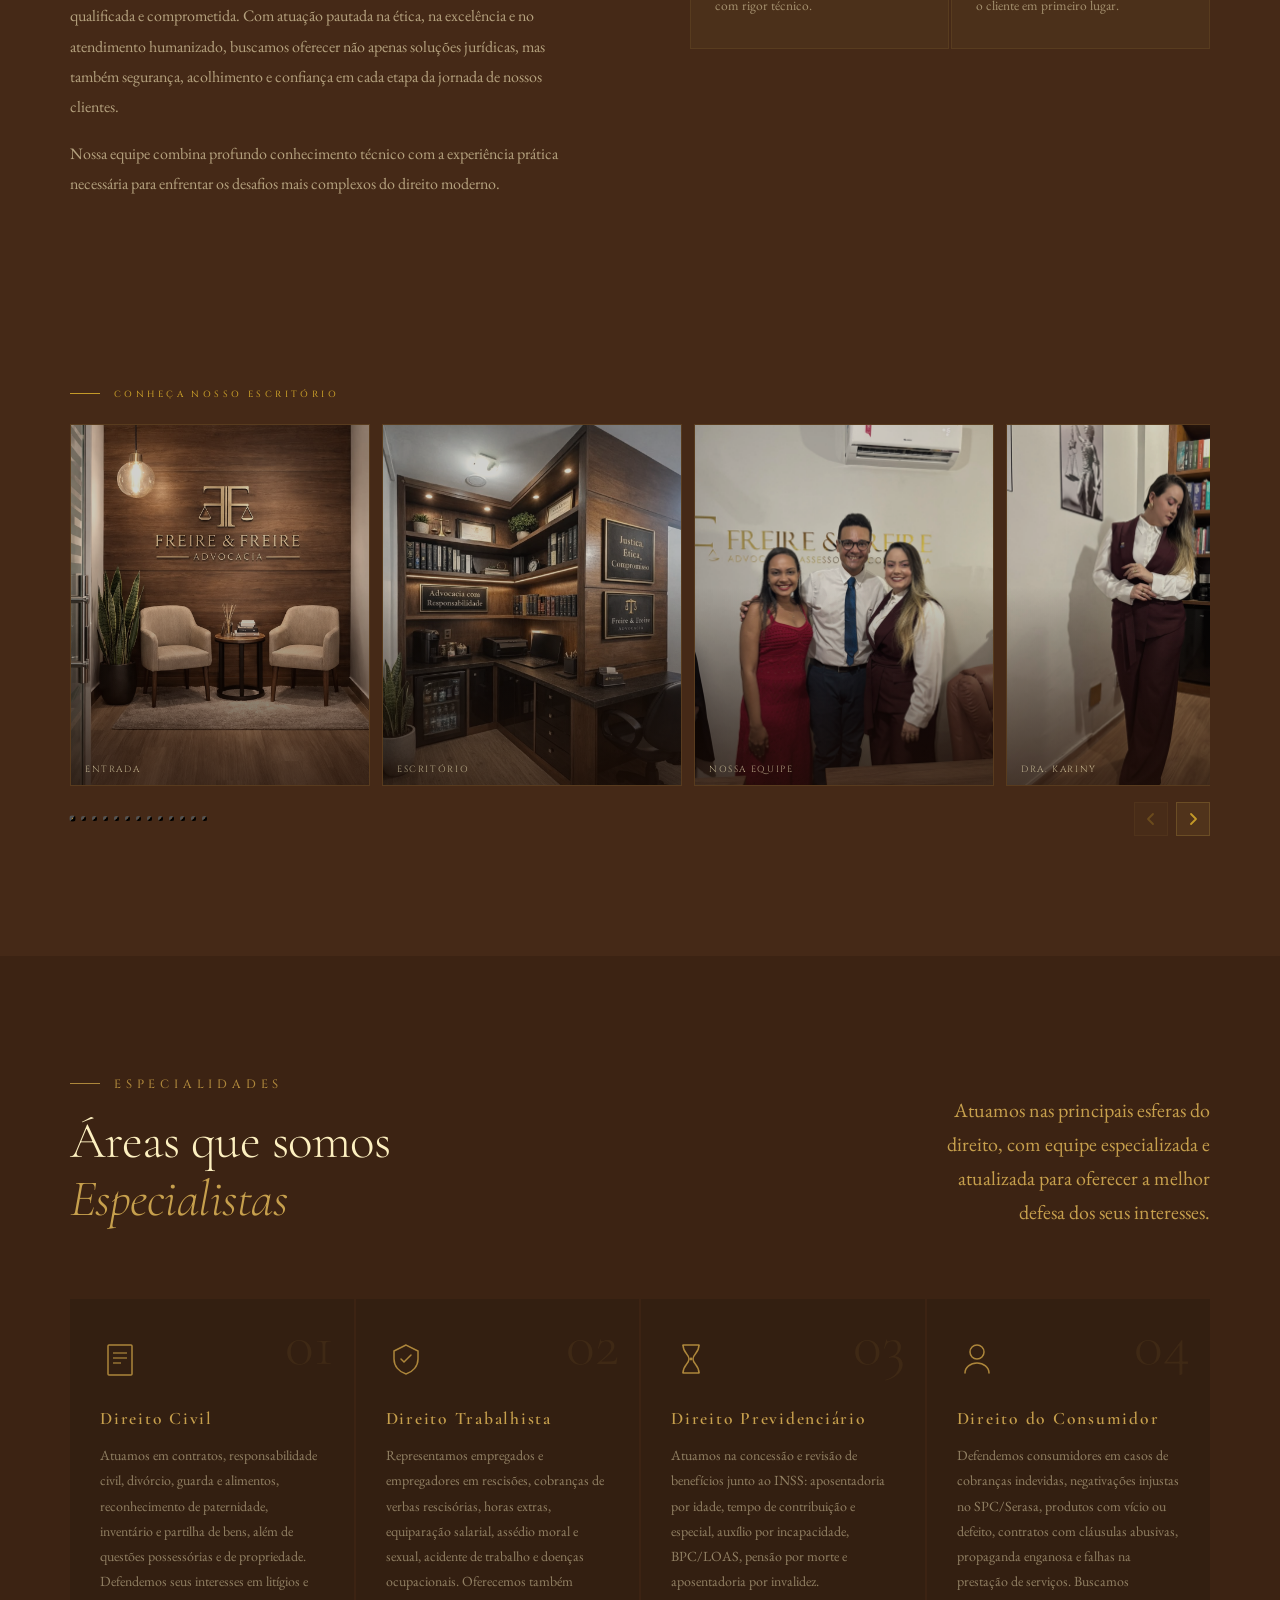
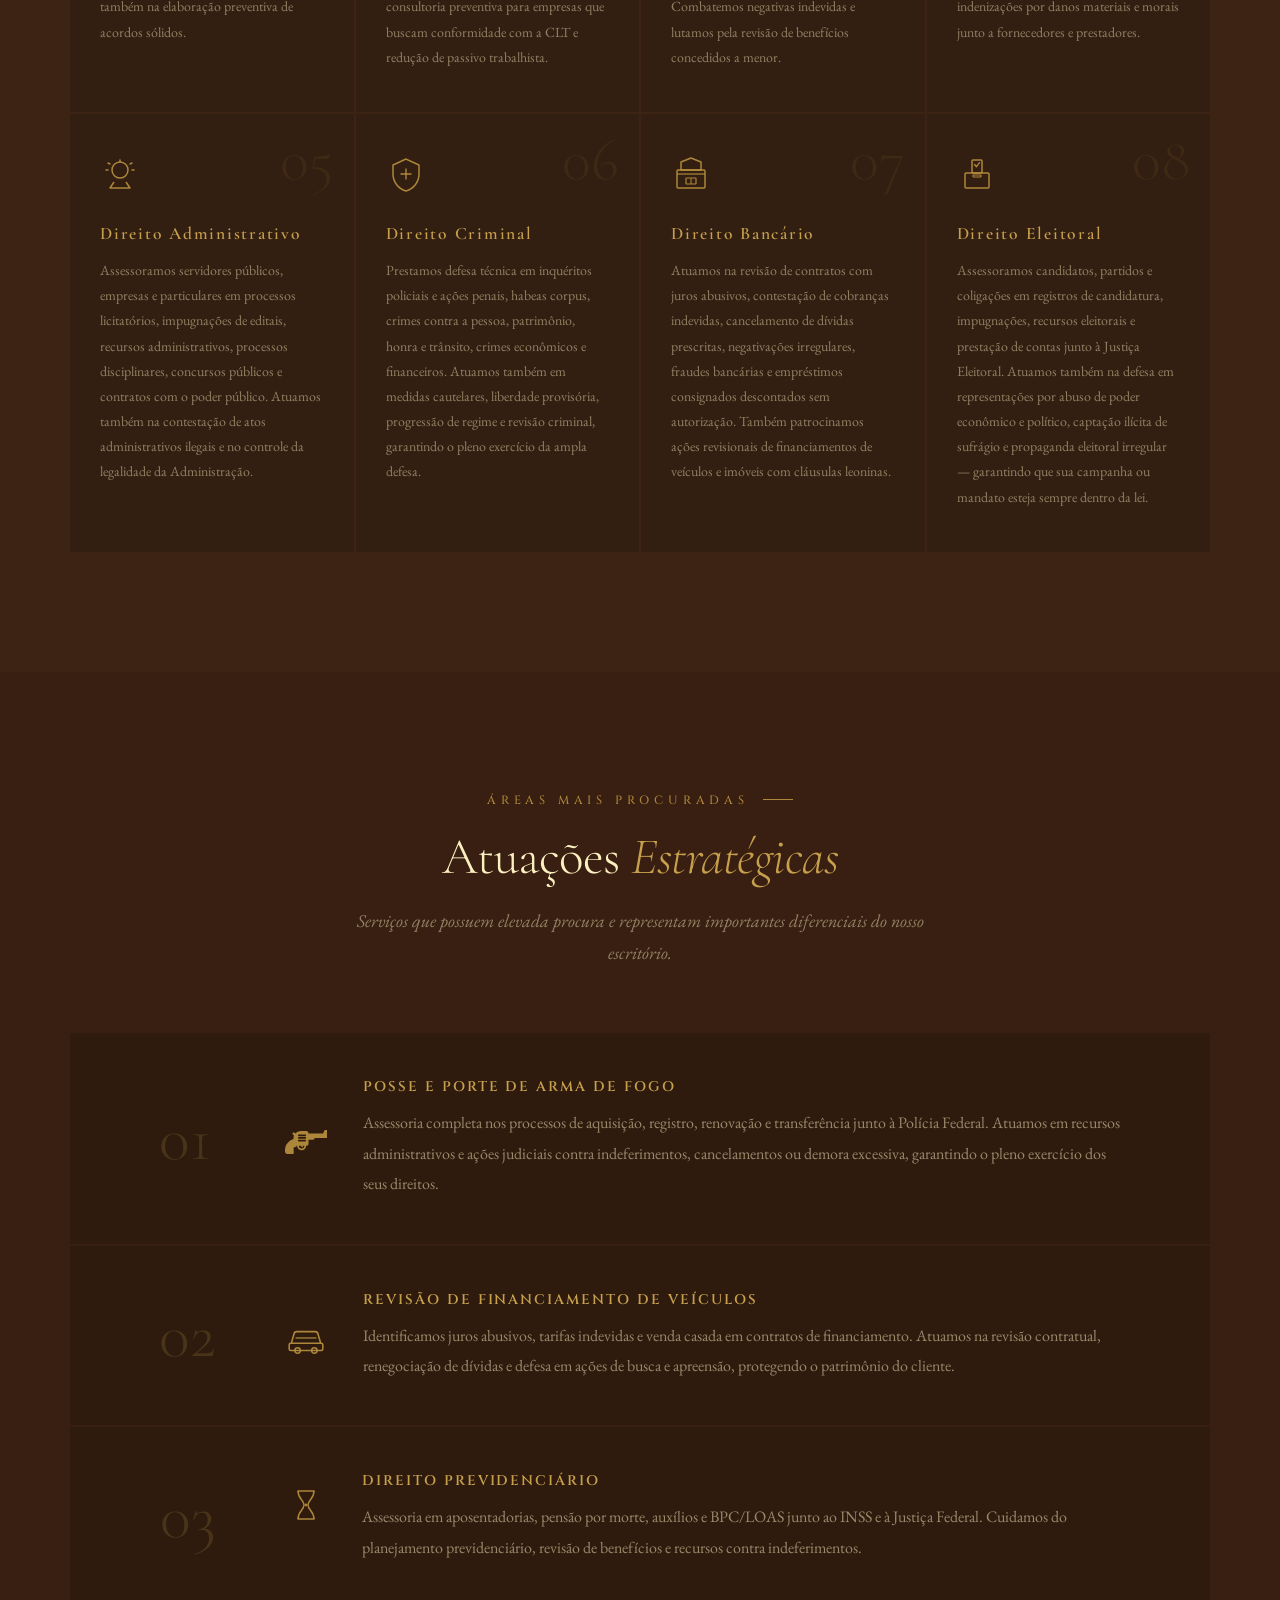
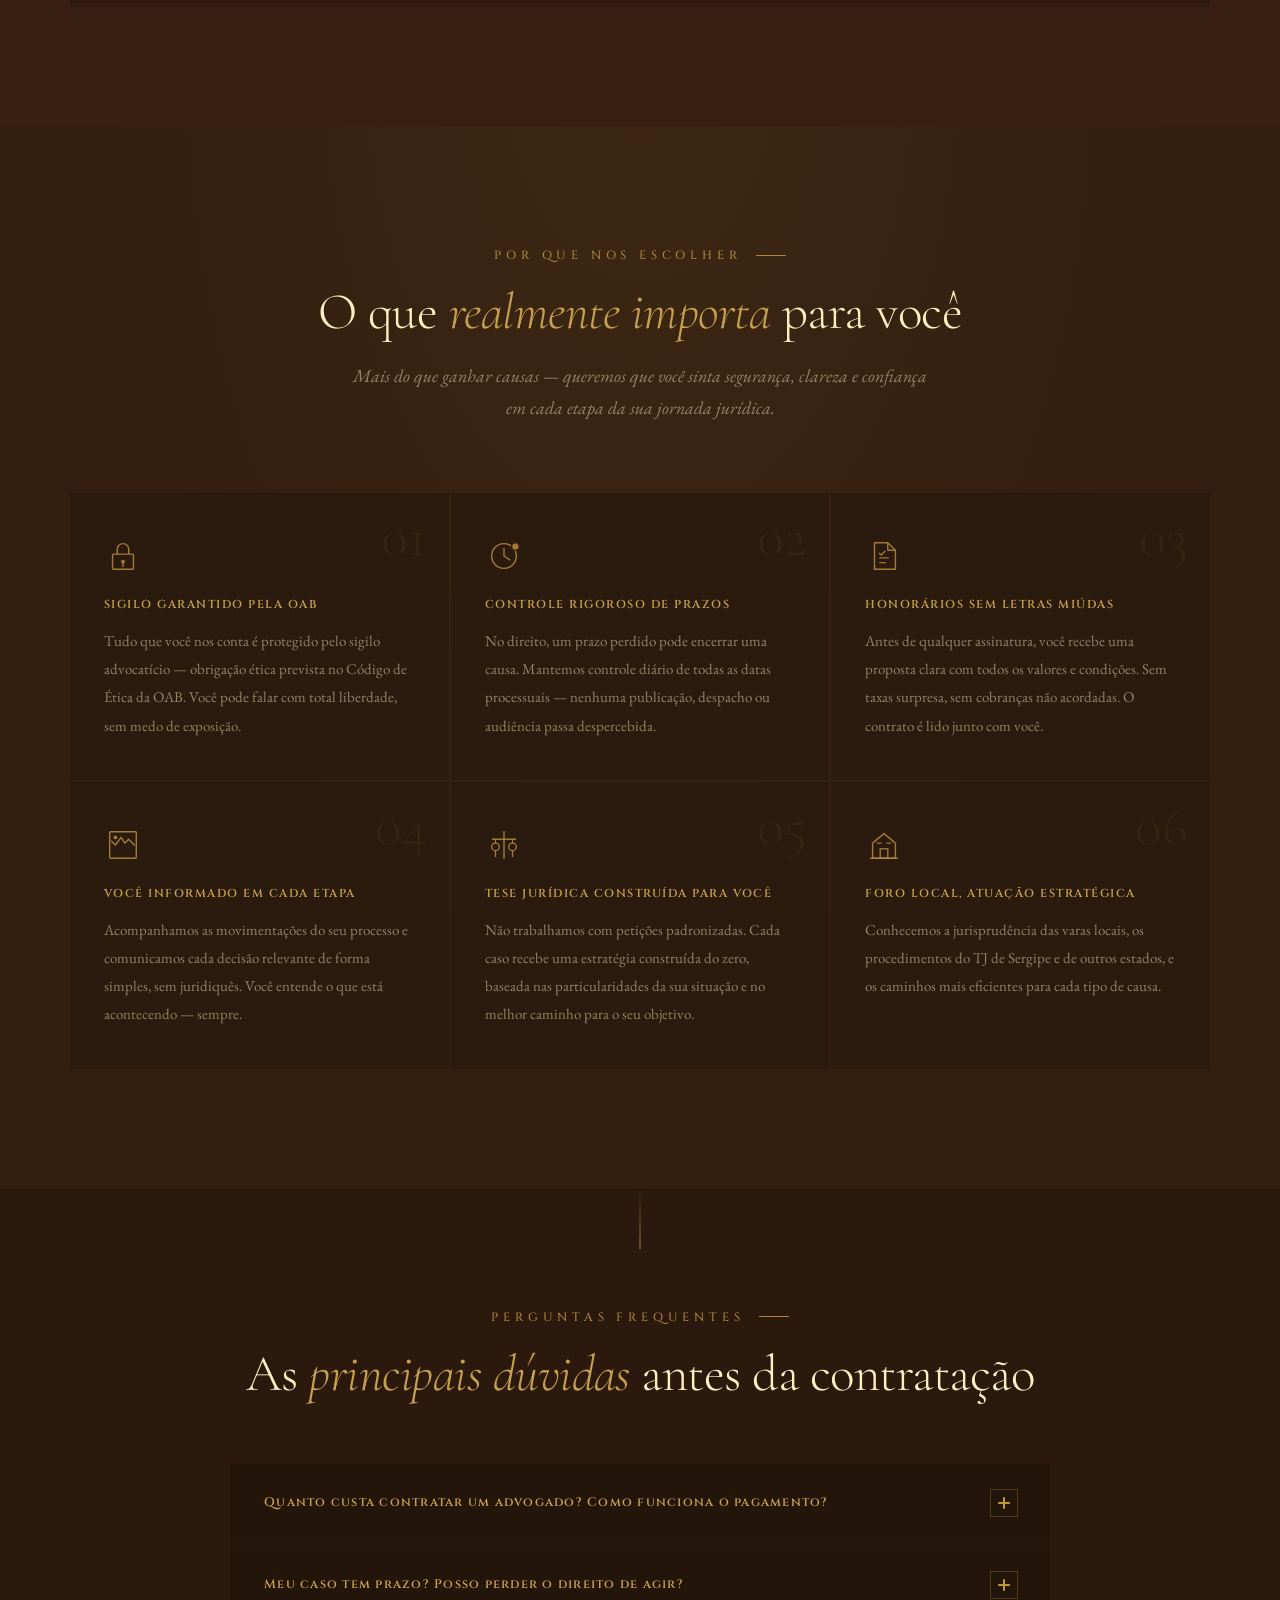
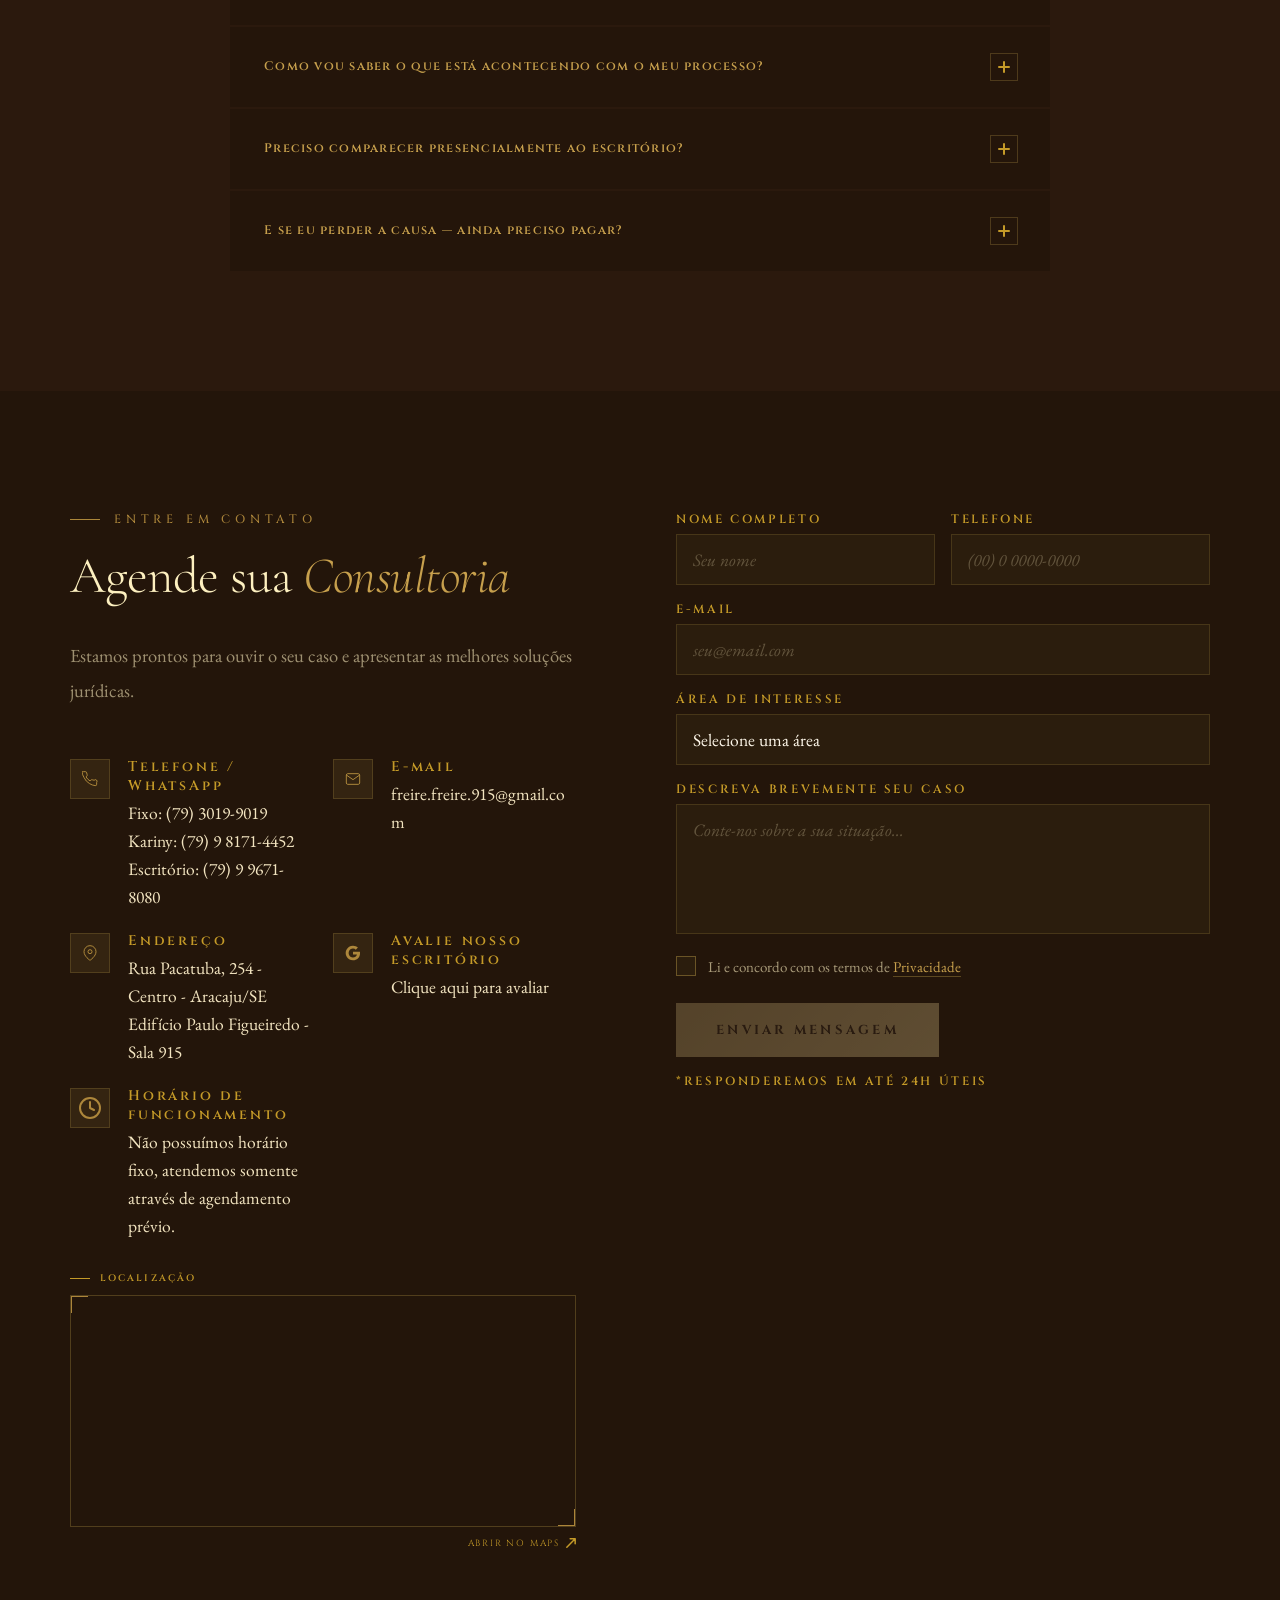
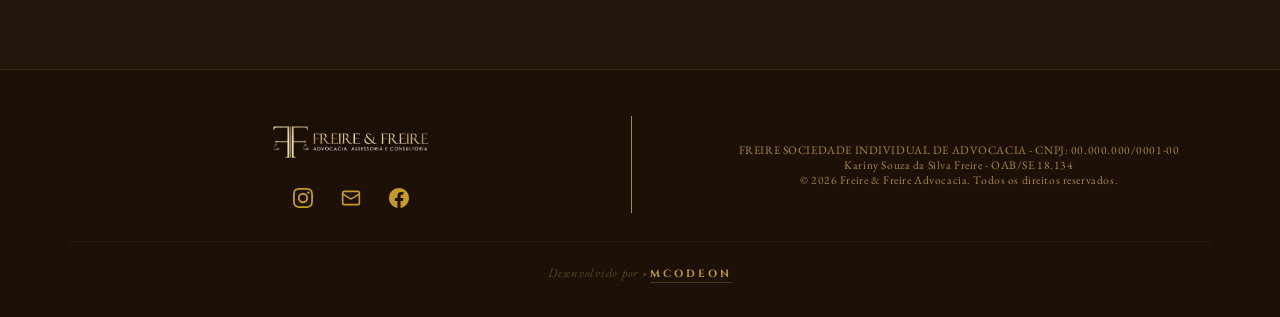
==== commit f4b524b2: "página de privacidade e outras features de privacidade adicionadas conforme solic." ====
--- a/index.html
+++ b/index.html
@@ -46,7 +46,9 @@
       color: var(--cream);
       overflow-x: hidden;
       cursor: default;
-    }
+      width: 100%;
+    }
+    img, svg { max-width: 100%; }
 
     /* ─── SCROLLBAR ─── */
     ::-webkit-scrollbar { width: 6px; }
@@ -225,6 +227,11 @@
     .hero-stats {
       margin-top: 48px;
       display: flex; gap: 40px;
+      flex-wrap: wrap;
+    }
+    .stat {
+      flex: 1 1 200px;
+      min-width: 0;
     }
     .stat-num {
       font-family: 'Cormorant Garamond', serif;
@@ -238,6 +245,7 @@
       font-family: 'Cinzel', serif; font-size: 16px;
       letter-spacing: 0.22em; color: var(--gold-dim);
       text-transform: uppercase; margin-top: 4px;
+      overflow-wrap: break-word; word-break: break-word;
     }
     .stat-span{
       font-family: 'Cinzel', serif; font-size: 19px;
@@ -458,6 +466,7 @@
       grid-column: 1 / -1;
       margin-top: 72px;
       position: relative; z-index: 1;
+      min-width: 0;
     }
     .about-carousel-label {
       font-family: 'Cinzel', serif; font-size: 9px;
@@ -870,6 +879,7 @@
     .contact-item-content p, .contact-item-content a {
       font-size: 17.5px; color: var(--cream-dark);
       text-decoration: none; line-height: 1.6;
+      overflow-wrap: anywhere;
     }
     .contact-item-content a:hover { color: var(--gold-light); }
 
@@ -907,6 +917,62 @@
     }
     .form-group select option { background: var(--brown-deep); color: var(--cream); }
     .form-group textarea { min-height: 130px; }
+
+    /* ─── CHECKBOX LGPD ─── */
+    .form-checkbox {
+      display: flex; align-items: flex-start; gap: 12px;
+      margin-top: 4px; cursor: pointer;
+      -webkit-user-select: none; user-select: none;
+    }
+    .form-checkbox input[type="checkbox"] {
+      position: absolute;
+      opacity: 0; width: 0; height: 0;
+      pointer-events: none;
+    }
+    .checkbox-box {
+      flex-shrink: 0;
+      width: 20px; height: 20px;
+      margin-top: 2px;
+      border: 1px solid rgba(201,168,76,0.4);
+      background: rgba(201,168,76,0.05);
+      display: flex; align-items: center; justify-content: center;
+      transition: background 0.25s ease, border-color 0.25s ease;
+    }
+    .checkbox-box svg {
+      width: 12px; height: 12px;
+      color: var(--brown-deep);
+      opacity: 0;
+      transform: scale(0.5);
+      transition: opacity 0.2s ease, transform 0.2s ease;
+    }
+    .form-checkbox:hover .checkbox-box {
+      border-color: rgba(201,168,76,0.7);
+    }
+    .form-checkbox input[type="checkbox"]:checked + .checkbox-box {
+      background: linear-gradient(135deg, var(--gold) 0%, var(--gold-light) 100%);
+      border-color: var(--gold);
+    }
+    .form-checkbox input[type="checkbox"]:checked + .checkbox-box svg {
+      opacity: 1; transform: scale(1);
+    }
+    .form-checkbox input[type="checkbox"]:focus-visible + .checkbox-box {
+      outline: 1px solid var(--gold-light);
+      outline-offset: 2px;
+    }
+    .checkbox-label {
+      font-size: 15px; line-height: 1.6;
+      color: rgba(240,226,182,0.65);
+      padding-top: 1px;
+    }
+    .checkbox-label a {
+      color: var(--gold-light); text-decoration: none;
+      border-bottom: 1px solid rgba(201,168,76,0.35);
+      transition: color 0.25s ease, border-color 0.25s ease;
+    }
+    .checkbox-label a:hover {
+      color: var(--gold-pale); border-color: var(--gold-pale);
+    }
+
     .form-submit {
       font-family: 'Cinzel', serif; font-size: 13px;
       font-weight: 700; letter-spacing: 0.25em;
@@ -914,10 +980,15 @@
       background: linear-gradient(135deg, var(--gold) 0%, var(--gold-light) 100%);
       color: var(--brown-deep); border: none;
       padding: 18px 40px; cursor: pointer;
-      transition: opacity 0.3s; margin-top: 8px;
+      transition: opacity 0.3s, filter 0.3s; margin-top: 8px;
       align-self: flex-start;
     }
     .form-submit:hover { opacity: 0.88; }
+    .form-submit:disabled {
+      opacity: 0.4; cursor: not-allowed;
+      filter: grayscale(40%);
+    }
+    .form-submit:disabled:hover { opacity: 0.4; }
 
     /* ─── FOOTER ─── */
     footer {
@@ -1061,7 +1132,7 @@
       .float-contact { bottom: 20px; right: 20px; }
       .float-main-btn { width: 48px; height: 48px; }
       .float-main-btn svg { width: 24px; height: 24px; }
-      .float-option { padding: 8px 12px 8px 10px; }
+      .float-option { padding: 8px 12px 8px 10px; white-space: normal; max-width: calc(100vw - 40px); }
       .float-option-icon { width: 28px; height: 28px; }
       .float-option-icon svg { width: 14px; height: 14px; }
     }
@@ -1220,11 +1291,11 @@
       .nav-links { display: none; }
       .nav-hamburger { display: flex; }
 
-      .hero { grid-template-columns: 1fr;min-height: 0; min-height: auto; }
+      .hero { grid-template-columns: minmax(0, 1fr);min-height: 0; min-height: auto; }
       .hero::before { display: none; }
       .hero-left {
         padding: 110px 40px 200px;
-        align-items: flex-start;
+        align-items: center;
       }
       .hero-right { min-height: 55vw; max-height: 70vw; }
       .logohero { max-width: 340px; }
@@ -1233,7 +1304,7 @@
         display: flex; gap: 32px; flex-wrap: wrap;
       }
 
-      .about { grid-template-columns: 1fr; padding: 80px 40px; gap: 50px; }
+      .about { grid-template-columns: minmax(0, 1fr); padding: 80px 40px; gap: 50px; }
       .about::before { font-size: 160px; }
       .about-carousel-wrap { margin-top: 48px; }
 
@@ -1247,7 +1318,7 @@
 
       .faq-section { padding: 80px 40px; }
 
-      .contact { grid-template-columns: 1fr; padding: 80px 40px; gap: 60px; }
+      .contact { grid-template-columns: minmax(0, 1fr); padding: 80px 40px; gap: 60px; }
 
       footer { padding: 40px 32px; }
       .footer-top { grid-template-columns: 1fr; justify-items: center; gap: 20px; }
@@ -1255,6 +1326,8 @@
       .footer-links { flex-wrap: wrap; justify-content: center; }
       .footer-copy { justify-self: center; text-align: center; }
       .footer-oab { justify-self: center; text-align: center; }
+      .footer-dir { padding-left: 0; }
+      .footer-esq { border-right: none; }
       .footer-bottom { margin-top: 8px; }
       /* Make the photo frame larger (less inset) on smaller screens */
       .photo-frame {
@@ -1289,7 +1362,8 @@
 
       .hero-left {
         padding: 100px 24px 180px;
-        text-align: left;
+        text-align: center;
+        align-items: center;
       }
       .hero-eyebrow { font-size: 11px; }
       .logohero { max-width: 260px; }
@@ -1297,7 +1371,7 @@
       .hero-desc { font-size: 17px; max-width: 100%; }
       .btn-primary { font-size: 11px; padding: 15px 28px; }
       .btn-secondary { font-size: 12px; }
-      .hero-actions { gap: 14px; flex-wrap: wrap; }
+      .hero-actions { gap: 14px; flex-wrap: wrap; justify-content: center; }
       .hero-stats { gap: 24px; margin-top: 36px; }
       .stat-num { font-size: 38px; }
       .hero-right { min-height: 65vw; }
@@ -1323,6 +1397,7 @@
       .faq-item.open .faq-answer { padding: 0 24px 24px; }
 
       .contact { padding: 64px 24px; gap: 48px; }
+      .contact-info { grid-template-columns: 1fr; }
       .contact-intro { font-size: 16px; margin: 24px 0 36px; }
       .contact-item-content p,
       .contact-item-content a { font-size: 15px; }
@@ -1330,6 +1405,7 @@
       .form-group input,
       .form-group textarea,
       .form-group select { font-size: 15px; }
+      .form-row { grid-template-columns: 1fr; }
 
       footer { padding: 36px 20px; }
       .footer-links a { font-size: 9px; }
@@ -1420,7 +1496,7 @@
     <div class="hero-stats">
       <div class="stat">
         <div class="stat-num">7<sup>+</sup></div>
-        <div class="stat-label"><span class="stat-span">Estados onde atuamos: </span><br>SERGIPE, SANTA CATARINA, PERNAMBUCO,<br> BAHIA, ALAGOAS, RIO GRANDE DO NORTE, DISTRITO FEDERAL</div>
+        <div class="stat-label"><span class="stat-span">Estados onde atuamos: </span><br>SERGIPE, SANTA CATARINA, PERNAMBUCO, BAHIA, ALAGOAS, RIO GRANDE DO NORTE, DISTRITO FEDERAL</div>
       </div>
       <div class="stat">
         <div class="stat-num">8<sup></sup></div>
@@ -1436,7 +1512,7 @@
         <div class="photo-frame-corner-bl"></div>
         <span class="photo-frame-text">Se chegamos até aqui foi porque nos apoiamos nos ombros dos gigantes. Isaac Newton </span>
       </div>
-      <img src="assets/img/Design sem nome.png" alt="Foto dos advogados" id="advfoto">
+      <img src="assets/img/Foto dos advogados.png" alt="Foto dos advogados" id="advfoto">
     </div>
     <div class="hero-right-overlay"></div>
     <!-- <div class="hero-badge">
@@ -1500,10 +1576,6 @@
           <span class="carousel-card-caption">Escritório</span>
         </div>
         <div class="carousel-card">
-          <img src="assets/img/Foto do escritório 02.jpg" alt="Sala de atendimento" loading="lazy">
-          <span class="carousel-card-caption">Atendimento</span>
-        </div>
-        <div class="carousel-card">
           <img src="assets/img/Foto da equipe.jpeg" alt="Equipe" loading="lazy">
           <span class="carousel-card-caption">Nossa Equipe</span>
         </div>
@@ -1512,12 +1584,48 @@
           <span class="carousel-card-caption">Dra. Kariny</span>
         </div>
         <div class="carousel-card">
+          <img src="assets/img/Foto da equipe-02.jpg" alt="Biblioteca jurídica" loading="lazy">
+          <span class="carousel-card-caption">dentro do nosso escritório</span>
+        </div>
+        <div class="carousel-card">
+          <img src="assets/img/Foto do escritório 02.jpg" alt="Sala de atendimento" loading="lazy">
+          <span class="carousel-card-caption">Atendimento</span>
+        </div>
+        <div class="carousel-card">
+          <img src="assets/img/Nossa estética.jpeg" alt="Biblioteca jurídica" loading="lazy">
+          <span class="carousel-card-caption">Nossa estética</span>
+        </div>
+        <div class="carousel-card">
           <img src="assets/img/Foto da bibilioteca.jpg" alt="Biblioteca jurídica" loading="lazy">
           <span class="carousel-card-caption">Biblioteca</span>
+        </div>
+        <div class="carousel-card">
+          <img src="assets/img/Mais da nossa equipe-04.jpg" alt="Biblioteca jurídica" loading="lazy">
+          <span class="carousel-card-caption">Mais da nossa equipe</span>
         </div>
         <div class="carousel-card">
           <img src="assets/img/Foto do escritório 03.jpg" alt="Biblioteca jurídica" loading="lazy">
           <span class="carousel-card-caption">MAIS DO NOSSO Escritório</span>
+        </div>
+        <div class="carousel-card">
+          <img src="assets/img/Mais da nossa equipe-01.jpeg" alt="Biblioteca jurídica" loading="lazy">
+          <span class="carousel-card-caption">Mais da nossa equipe</span>
+        </div>
+        <div class="carousel-card">
+          <img src="assets/img/Mais da nossa equipe-02.jpeg" alt="Biblioteca jurídica" loading="lazy">
+          <span class="carousel-card-caption">Mais da nossa equipe</span>
+        </div>
+        <div class="carousel-card">
+          <img src="assets/img/Mais da nossa equipe-03.jpg" alt="Biblioteca jurídica" loading="lazy">
+          <span class="carousel-card-caption">Mais da nossa equipe</span>
+        </div>
+        <div class="carousel-card">
+          <img src="assets/img/Inauguracao-01.jpg" alt="Biblioteca jurídica" loading="lazy">
+          <span class="carousel-card-caption">Nossa inauguração</span>
+        </div>
+        <div class="carousel-card">
+          <img src="assets/img/Inauguracao-02.jpg" alt="Biblioteca jurídica" loading="lazy">
+          <span class="carousel-card-caption">Nossa inauguração</span>
         </div>
       </div>
     </div>
@@ -2038,7 +2146,16 @@
         <label>Descreva brevemente seu caso</label>
         <textarea placeholder="Conte-nos sobre a sua situação..."></textarea>
       </div>
-      <button type="submit" class="form-submit">Enviar Mensagem</button>
+      <label for="checklgpd" class="form-checkbox">
+        <input type="checkbox" name="checklgpd" id="checklgpd">
+        <span class="checkbox-box">
+          <svg viewBox="0 0 14 14" fill="none" stroke="currentColor" stroke-width="2.4" stroke-linecap="round" stroke-linejoin="round">
+            <polyline points="2,7.5 5.5,11 12,3"/>
+          </svg>
+        </span>
+        <span class="checkbox-label">Li e concordo com os termos de <a href="privacidade/index.html" target="_blank" rel="noopener">Privacidade</a></span>
+      </label>
+      <button type="submit" class="form-submit" id="formSubmitBtn" disabled>Enviar Mensagem</button>
       <div class="form-group"><label>*RESPONDEREMOS EM ATÉ 24H ÚTEIS</label></div>
     </form>
   </div>
@@ -2228,7 +2345,14 @@
 
     buildDots();
     goTo(0);
-    window.addEventListener('resize', () => { buildDots(); goTo(0); });
+    let lastWidth = window.innerWidth;
+    window.addEventListener('resize', () => {
+      if (window.innerWidth !== lastWidth) {
+        lastWidth = window.innerWidth;
+        buildDots();
+        goTo(0);
+      }
+    });
   })();
 
   // FAQ accordion
@@ -2240,6 +2364,15 @@
       if (!isOpen) item.classList.add('open');
     });
   });
+
+  // Checkbox LGPD — habilita o botão de envio somente quando marcado
+  const lgpdCheckbox = document.getElementById('checklgpd');
+  const submitBtn = document.getElementById('formSubmitBtn');
+  if (lgpdCheckbox && submitBtn) {
+    lgpdCheckbox.addEventListener('change', () => {
+      submitBtn.disabled = !lgpdCheckbox.checked;
+    });
+  }
 </script>
 </body>
 </html>
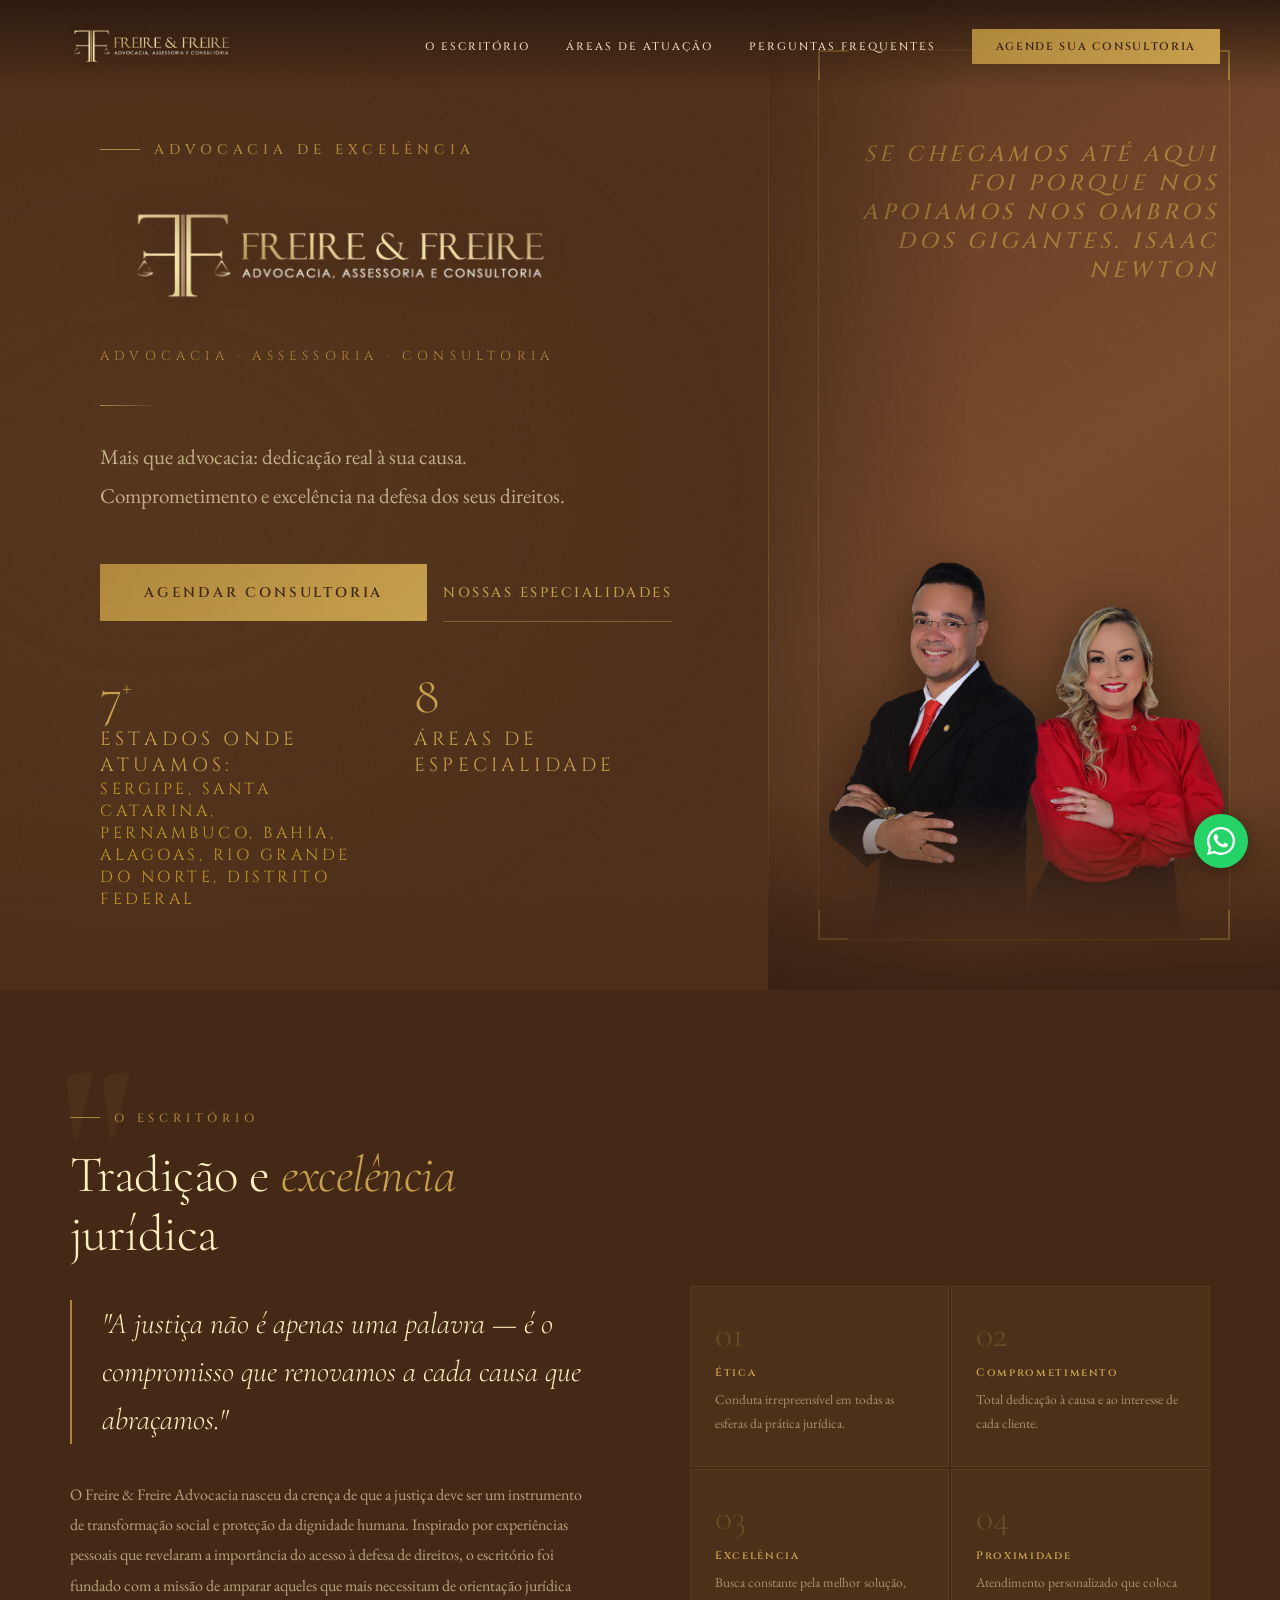
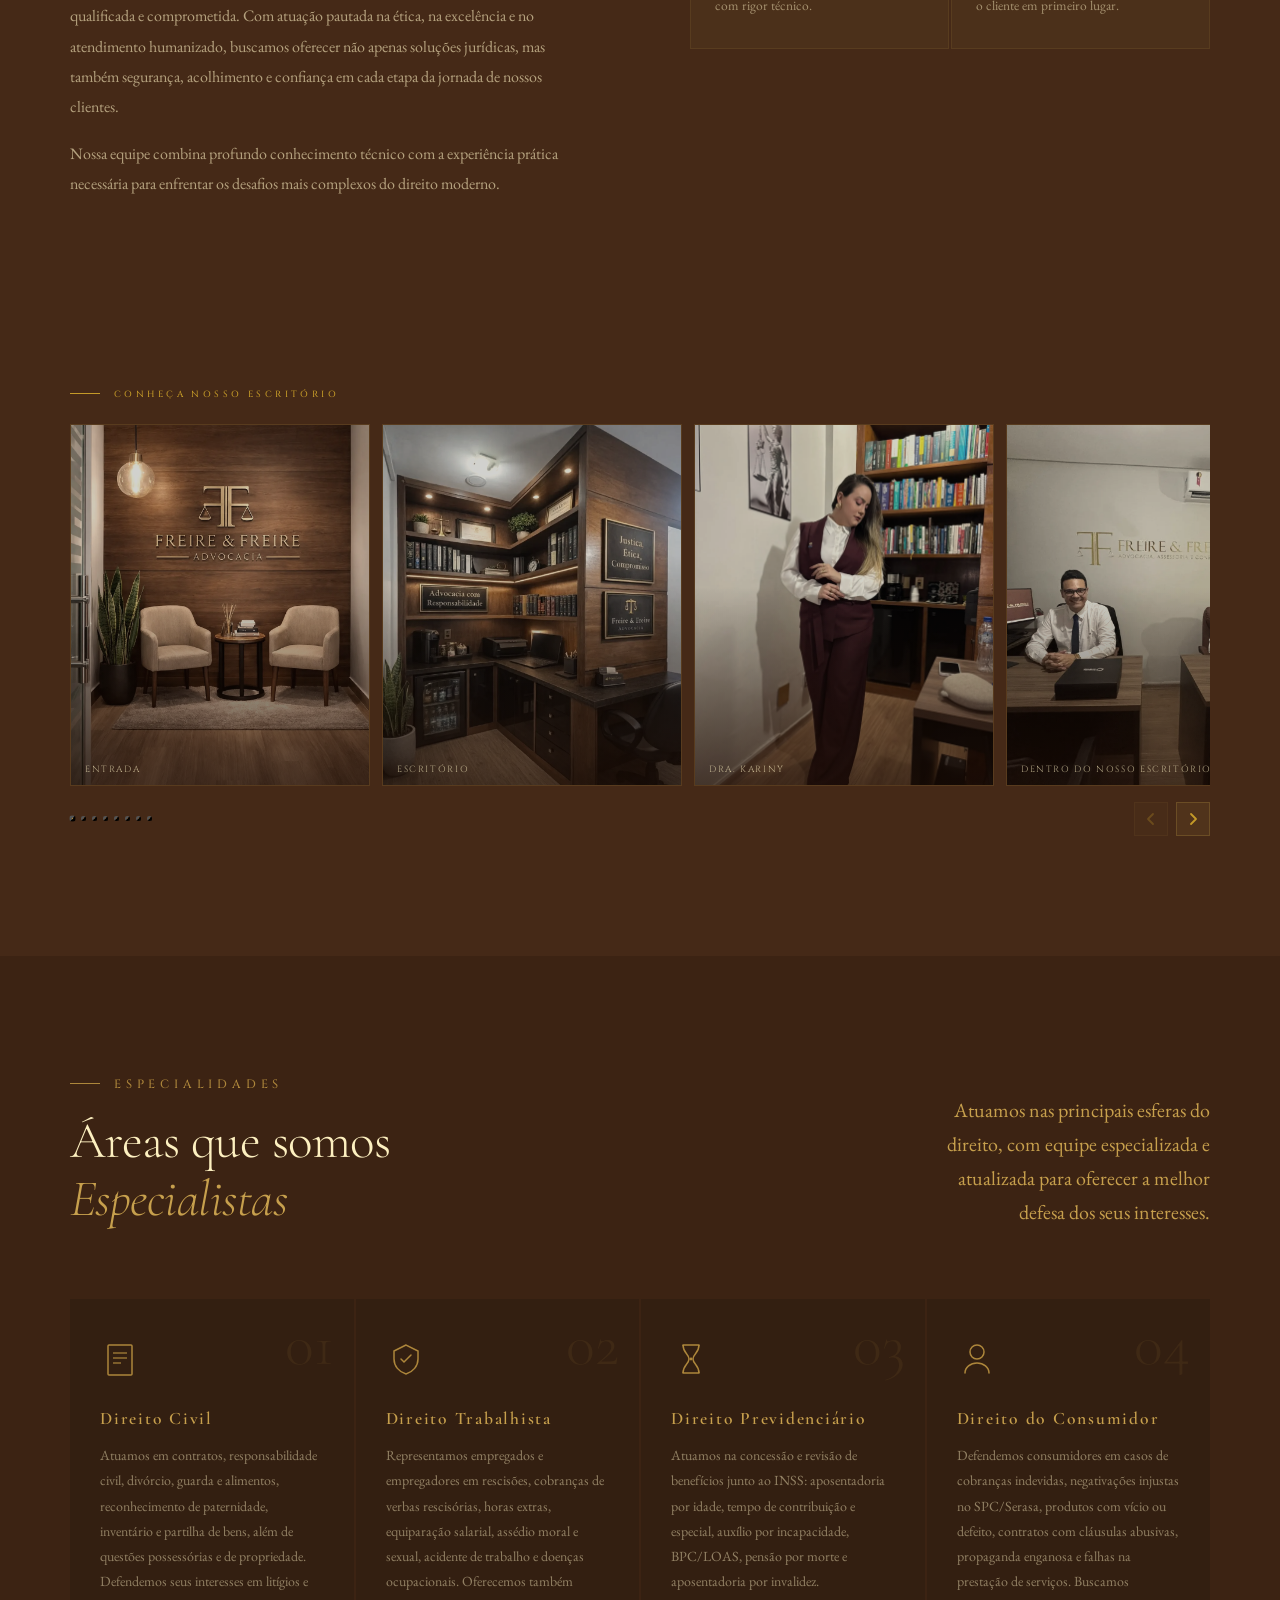
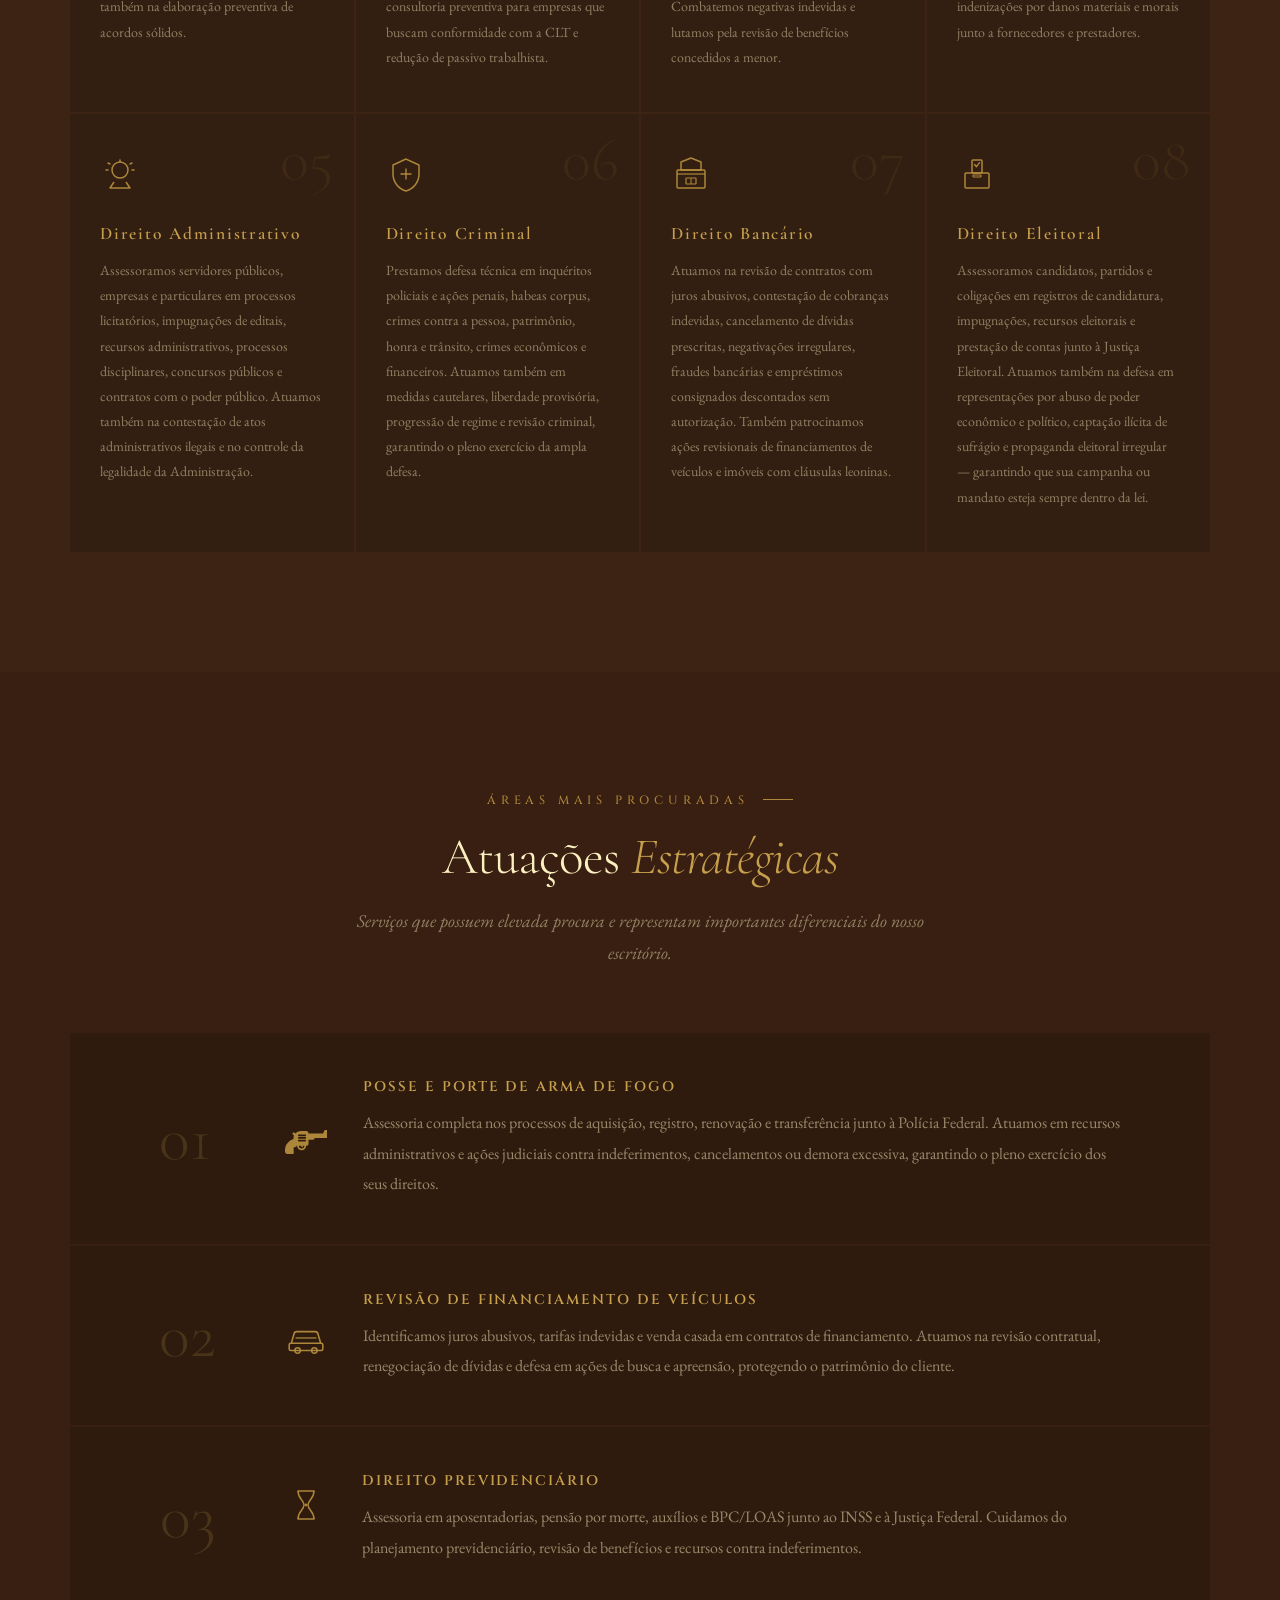
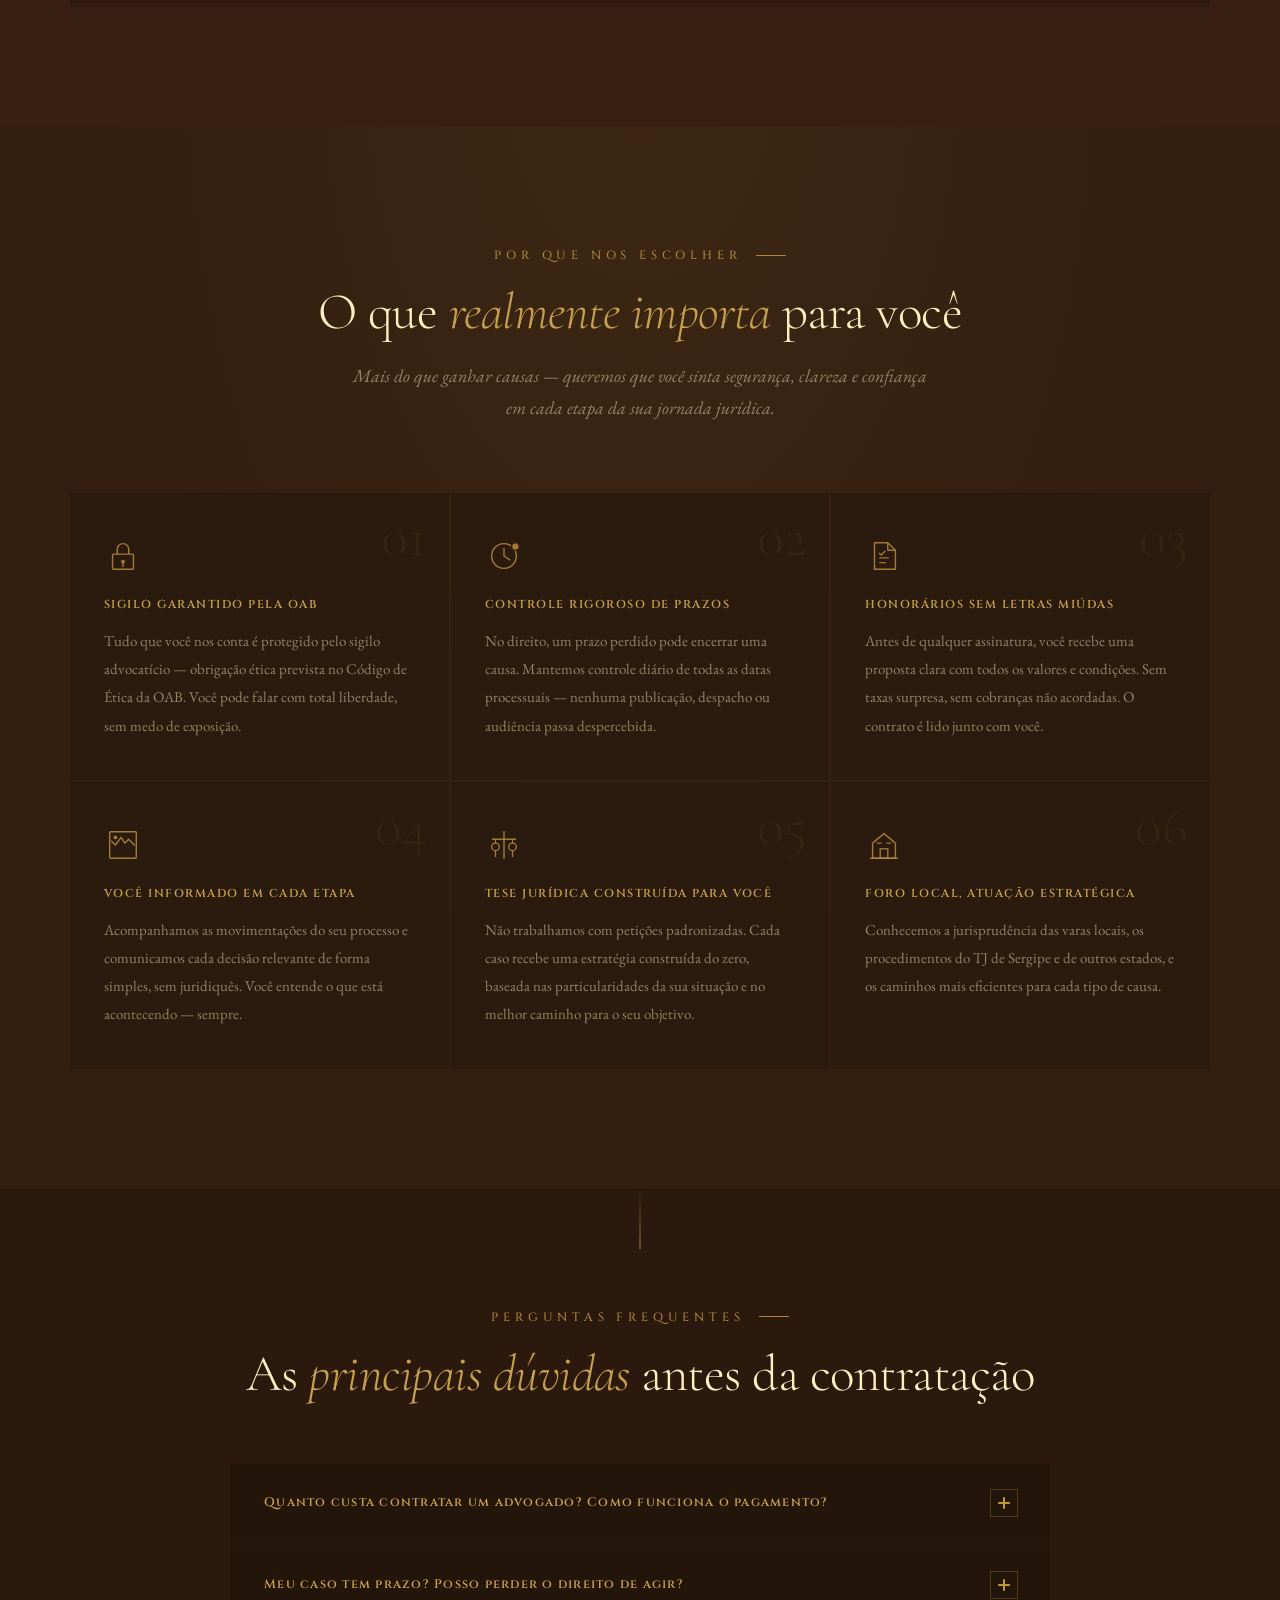
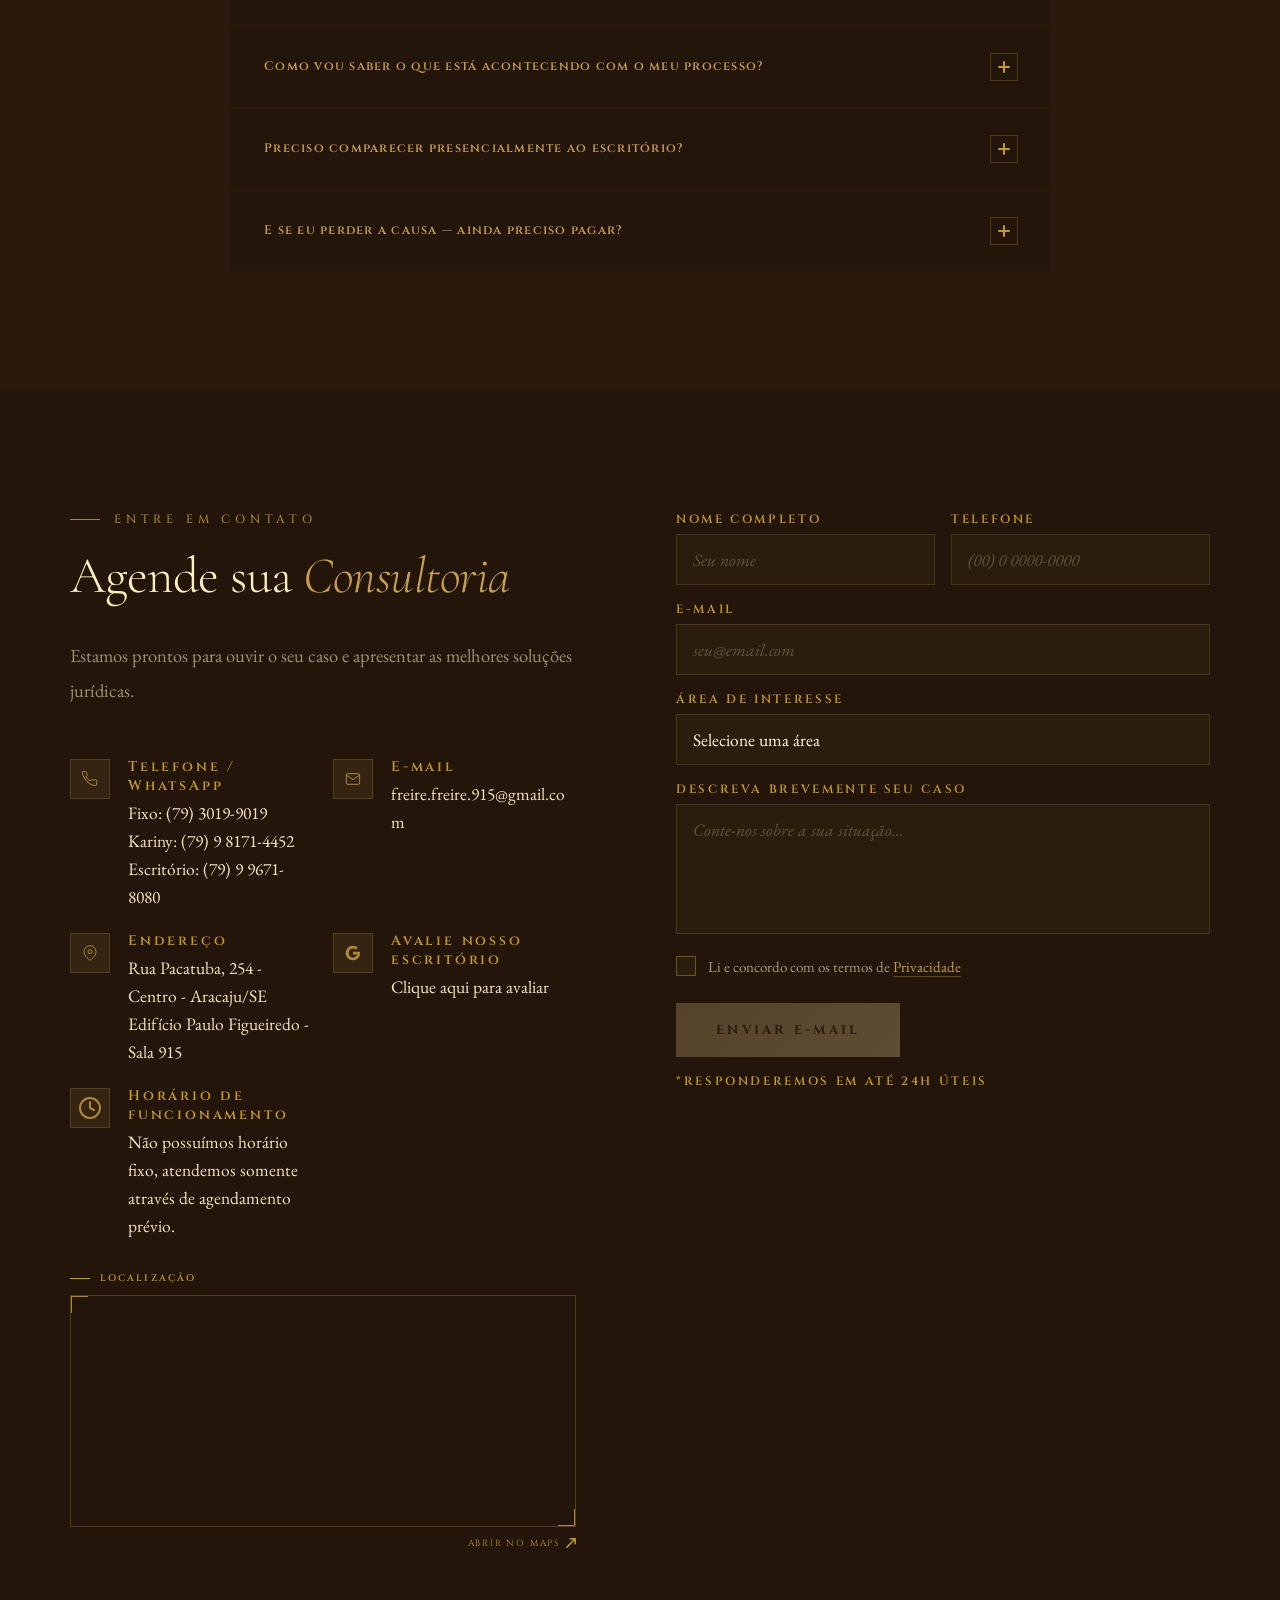
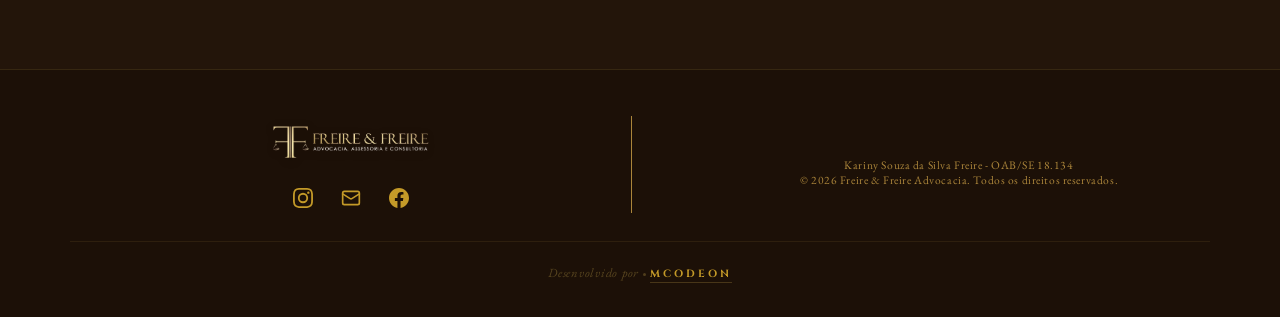
==== commit 9d36d1b1: "feat: melhorias de SEO" ====
--- a/index.html
+++ b/index.html
@@ -3,1459 +3,199 @@
 <head>
   <meta charset="UTF-8" />
   <meta name="viewport" content="width=device-width, initial-scale=1.0" />
-  <title>Freire & Freire — Advocacia, Assessoria e Consultoria</title>
-  <link rel="icon" type="image/png" href="assets/img/icon.png">
+
+  <!-- ═══ PRIMARY SEO ═══ -->
+  <title>Freire & Freire Advocacia | Escritório de Advocacia em Aracaju/SE</title>
+  <meta name="description" content="Freire & Freire Advocacia — escritório de advocacia em Aracaju/SE. Atendimento em Direito Civil, Trabalhista, Previdenciário, Criminal, Bancário, Eleitoral, Administrativo e do Consumidor. OAB/SE 18.134. Agende sua consultoria." />
+  <meta name="keywords" content="advocacia Aracaju, advogado Aracaju, advogado Sergipe, escritório de advocacia Aracaju, direito civil Aracaju, direito trabalhista Aracaju, direito previdenciário Aracaju, direito criminal Aracaju, direito bancário Aracaju, direito eleitoral Sergipe, OAB SE, Freire e Freire advocacia, Kariny Freire advogada" />
+  <meta name="author" content="Freire & Freire Advocacia" />
+  <meta name="robots" content="index, follow, max-snippet:-1, max-image-preview:large, max-video-preview:-1" />
+  <link rel="canonical" href="https://freireefreire.adv.br/" />
+  <meta name="theme-color" content="#3A2212" />
+
+  <!-- ═══ GEO / LOCAL ═══ -->
+  <meta name="geo.region" content="BR-SE" />
+  <meta name="geo.placename" content="Aracaju, Sergipe, Brasil" />
+  <meta name="geo.position" content="-10.9167;-37.0500" />
+  <meta name="ICBM" content="-10.9167, -37.0500" />
+
+  <!-- ═══ OPEN GRAPH ═══ -->
+  <meta property="og:type" content="website" />
+  <meta property="og:url" content="https://freireefreire.adv.br/" />
+  <meta property="og:title" content="Freire & Freire Advocacia | Escritório de Advocacia em Aracaju/SE" />
+  <meta property="og:description" content="Escritório de advocacia em Aracaju com atuação em Direito Civil, Trabalhista, Previdenciário, Criminal, Bancário, Eleitoral, Administrativo e do Consumidor. OAB/SE 18.134." />
+  <meta property="og:image" content="https://freireefreire.adv.br/assets/img/og-image.webp" />
+  <meta property="og:image:width" content="1200" />
+  <meta property="og:image:height" content="630" />
+  <meta property="og:image:alt" content="Freire & Freire Advocacia — Escritório em Aracaju/SE" />
+  <meta property="og:locale" content="pt_BR" />
+  <meta property="og:site_name" content="Freire & Freire Advocacia" />
+
+  <!-- ═══ TWITTER CARD ═══ -->
+  <meta name="twitter:card" content="summary_large_image" />
+  <meta name="twitter:title" content="Freire & Freire Advocacia | Aracaju/SE" />
+  <meta name="twitter:description" content="Escritório de advocacia em Aracaju com atendimento em 8 áreas do direito. OAB/SE 18.134." />
+  <meta name="twitter:image" content="https://freireefreire.adv.br/assets/img/og-image.webp" />
+
+  <!-- ═══ FAVICON ═══ -->
+  <link rel="icon" type="image/webp" sizes="32x32" href="assets/img/icon.webp">
+  <link rel="icon" type="image/webp" sizes="16x16" href="assets/img/icon.webp">
+  <link rel="apple-touch-icon" href="assets/img/icon.webp">
+
+  <!-- ═══ PRECONNECT ═══ -->
+  <link rel="preconnect" href="https://fonts.googleapis.com" />
+  <link rel="preconnect" href="https://fonts.gstatic.com" crossorigin />
+
+  <!-- ═══ FONTS ═══ -->
   <link href="https://fonts.googleapis.com/css2?family=Cormorant+Garamond:ital,wght@0,300;0,400;0,500;0,600;0,700;1,300;1,400;1,600&family=Cinzel:wght@400;500;600;700&family=EB+Garamond:ital,wght@0,400;0,500;1,400&display=swap" rel="stylesheet" />
-  <style>
-    *, *::before, *::after { margin: 0; padding: 0; box-sizing: border-box; }
-
-    :root {
-      --brown-deep:   #3A2212;
-      --brown-dark:   #4A2C18;
-      --brown-mid:    #5E3820;
-      --brown-light:  #784A2C;
-
-      /* Escala progressiva — cada section um pouco mais escura que a anterior */
-      --sec-1: #4E2F1A;  /* Hero */
-      --sec-2: #452917;  /* O Escritório */
-      --sec-3: #3C2313;  /* Áreas de Atuação */
-      --sec-3b:      #381F11;  /* Processo — intermediária entre Áreas e Diferenciais */
-      --sec-3b-card: #2F1B0E;
-      --sec-3-card: #331F11;
-      --sec-4: #331E10;  /* Diferenciais */
-      --sec-4-card: #2B1A0E;
-      --sec-5: #2B190D;  /* FAQ */
-      --sec-5-card: #24150A;
-      --sec-6: #23150A;  /* Contato */
-      --sec-7: #1C1007;  /* Footer */
-
-      --gold:         #b8903fea;
-      --gold-light:   #c7a04d;
-      --gold-pale:    #FDF0C0;
-      --gold-dim:     #C49A28;
-      --cream:        #FDF6E8;
-      --cream-dark:   #F2E4C0;
-      --white:        #FDFAF3;
-    }
-
-    html { scroll-behavior: smooth; }
-
-    body {
-      font-family: 'EB Garamond', Georgia, serif;
-      background: var(--brown-dark);
-      color: var(--cream);
-      overflow-x: hidden;
-      cursor: default;
-      width: 100%;
-    }
-    img, svg { max-width: 100%; }
-
-    /* ─── SCROLLBAR ─── */
-    ::-webkit-scrollbar { width: 6px; }
-    ::-webkit-scrollbar-track { background: var(--brown-deep); }
-    ::-webkit-scrollbar-thumb { background: var(--gold-dim); border-radius: 3px; }
-
-    /* ─── NOISE TEXTURE OVERLAY ─── */
-    body::before {
-      content: '';
-      position: fixed; inset: 0;
-      background-image: url("data:image/svg+xml,%3Csvg viewBox='0 0 256 256' xmlns='http://www.w3.org/2000/svg'%3E%3Cfilter id='noise'%3E%3CfeTurbulence type='fractalNoise' baseFrequency='0.9' numOctaves='4' stitchTiles='stitch'/%3E%3C/filter%3E%3Crect width='100%25' height='100%25' filter='url(%23noise)' opacity='0.04'/%3E%3C/svg%3E");
-      pointer-events: none; z-index: 9999; opacity: 0.4;
-    }
-
-    /* ─── NAV ─── */
-    nav {
-      position: fixed; top: 0; left: 0; right: 0; z-index: 100;
-      display: flex; align-items: center; justify-content: space-between;
-      padding: 20px 60px;
-      background: linear-gradient(to bottom, rgba(44,26,14,0.97) 0%, rgba(44,26,14,0.0) 100%);
-      transition: background 0.4s ease, padding 0.4s ease;
-    }
-    nav.scrolled {
-      background: rgba(44,26,14,0.97);
-      -webkit-backdrop-filter: blur(12px);
-      backdrop-filter: blur(12px);
-      border-bottom: 1px solid rgba(201,168,76,0.18);
-      padding: 14px 60px;
-    }
-    .nav-logo {
-      display: flex; align-items: center; gap: 12px; text-decoration: none;
-    }
-    .logonav {
-      height: 48px;
-      width: auto;
-      object-fit: contain;
-      display: block;
-      filter: drop-shadow(0 2px 4px rgba(0,0,0,0.25));
-      transition: transform 0.3s ease, filter 0.3s ease;
-    }
-    .nav-logo:hover .logonav {
-      transform: scale(1.04);
-      filter: drop-shadow(0 2px 8px rgba(201,168,76,0.25));
-    }
-    .nav-links {
-      display: flex; gap: 36px; list-style: none; align-items: center;
-    }
-    .nav-links a {
-      font-family: 'Cinzel', serif; font-size: 11px; font-weight: 500;
-      letter-spacing: 0.18em; text-transform: uppercase;
-      color: var(--cream-dark); text-decoration: none;
-      transition: color 0.25s ease;
-      position: relative; padding-bottom: 3px;
-    }
-    .nav-links a::after {
-      content: ''; position: absolute; bottom: 0; left: 0;
-      width: 0; height: 1px; background: var(--gold);
-      transition: width 0.3s ease;
-    }
-    .nav-links a:hover { color: var(--gold-light); }
-    .nav-links a:hover::after { width: 100%; }
-    .nav-cta {
-      font-family: 'Cinzel', serif !important; font-size: 11px !important;
-      font-weight: 600 !important; letter-spacing: 0.15em !important;
-      color: var(--brown-deep) !important;
-      background: linear-gradient(135deg, var(--gold) 0%, var(--gold-light) 100%);
-      padding: 10px 24px !important; border-radius: 1px !important;
-      transition: opacity 0.25s ease !important;
-    }
-    .nav-cta::after { display: none !important; }
-    .nav-cta:hover { opacity: 0.88 !important; color: var(--brown-deep) !important;}
-
-    /* ─── HERO ─── */
-    .hero {
-      min-height: 100vh;
-      display: grid;
-      grid-template-columns: 1.2fr 0.8fr;
-      position: relative;
-      overflow: hidden;
-    }
-
-    /* Left decorative vertical line */
-    .hero::before {
-      content: '';
-      position: absolute; left: 60%; top: 0; bottom: 0;
-      width: 1px;
-      background: linear-gradient(to bottom, transparent, rgba(201,168,76,0.4) 30%, rgba(201,168,76,0.4) 70%, transparent);
-      z-index: 2;
-    }
-
-    .hero-left {
-      display: flex; flex-direction: column; justify-content: center;
-      padding: 140px 80px 80px 100px;
-      background: var(--sec-1);
-      position: relative;
-    }
-    .hero-left::after {
-      content: '';
-      position: absolute; inset: 0;
-      background: radial-gradient(ellipse at 20% 50%, rgba(201,168,76,0.06) 0%, transparent 70%);
-      pointer-events: none;
-    }
-
-    .hero-eyebrow {
-      font-family: 'Cinzel', serif; font-size: 14px; font-weight: 500;
-      letter-spacing: 0.35em; color: var(--gold);
-      text-transform: uppercase; margin-bottom: 28px;
-      display: flex; align-items: center; gap: 14px;
-    }
-    .hero-eyebrow::before {
-      content: ''; display: block; width: 40px; height: 1px;
-      background: var(--gold);
-    }
-
-    .logohero {
-      max-width: 480px;
-      width: 100%;
-      height: auto;
-      margin-bottom: 20px;
-      filter: drop-shadow(0 4px 15px rgba(0,0,0,0.3));
-      display: block;
-      animation: fadeUp 0.8s ease 0.3s both;
-    }
-
-    .hero-subtitle {
-      font-family: 'Cinzel', serif; font-size: 13px;
-      letter-spacing: 0.4em; color: var(--gold);
-      margin-top: 14px; margin-bottom: 40px;
-    }
-
-    .hero-divider {
-      width: 60px; height: 1px;
-      background: linear-gradient(to right, var(--gold), transparent);
-      margin-bottom: 32px;
-    }
-
-    .hero-desc {
-      font-size: 21px; line-height: 1.85;
-      color: rgba(240,226,182,0.72);
-      font-weight: 400; max-width: 520px;
-      margin-bottom: 48px;
-    }
-
-    .hero-actions {
-      display: flex; gap: 16px; align-items: center;
-    }
-    .btn-primary {
-      font-family: 'Cinzel', serif; font-size: 14px;
-      font-weight: 600; letter-spacing: 0.2em;
-      text-transform: uppercase; text-decoration: none;
-      background: linear-gradient(135deg, var(--gold) 0%, var(--gold-light) 100%);
-      color: var(--brown-deep);
-      padding: 19px 44px; border-radius: 1px;
-      transition: all 0.3s ease; display: inline-block;
-      border: none; cursor: pointer;
-      position: relative; overflow: hidden;
-    }
-    .btn-primary::after {
-      content: ''; position: absolute; inset: 0;
-      background: rgba(255,255,255,0);
-      transition: background 0.3s ease;
-    }
-    .btn-primary:hover::after { background: rgba(255,255,255,0.08); }
-    .btn-secondary {
-      font-family: 'Cinzel', serif; font-size: 14px;
-      font-weight: 500; letter-spacing: 0.18em;
-      text-transform: uppercase; text-decoration: none;
-      color: var(--gold-light);
-      padding: 19px 0;
-      border-bottom: 1px solid rgba(201,168,76,0.4);
-      transition: color 0.3s, border-color 0.3s;
-    }
-    .btn-secondary:hover { color: var(--gold); border-color: var(--gold); }
-
-    /* Stats row */
-    .hero-stats {
-      margin-top: 48px;
-      display: flex; gap: 40px;
-      flex-wrap: wrap;
-    }
-    .stat {
-      flex: 1 1 200px;
-      min-width: 0;
-    }
-    .stat-num {
-      font-family: 'Cormorant Garamond', serif;
-      font-size: 52px; font-weight: 300;
-      color: var(--gold-light); line-height: 1;
-    }
-    .stat-num sup {
-      font-size: 24px; color: var(--gold);
-    }
-    .stat-label {
-      font-family: 'Cinzel', serif; font-size: 16px;
-      letter-spacing: 0.22em; color: var(--gold-dim);
-      text-transform: uppercase; margin-top: 4px;
-      overflow-wrap: break-word; word-break: break-word;
-    }
-    .stat-span{
-      font-family: 'Cinzel', serif; font-size: 19px;
-      letter-spacing: 0.22em; color: var(--gold-light);
-      text-transform: uppercase; margin-top: 4px;
-    }
-
-    /* Hero right — photo container */
-    .hero-right {
-      position: relative; overflow: hidden;
-      background: var(--brown-mid);
-    }
-    .hero-photo-placeholder {
-      position: absolute; inset: 0;
-      display: flex;
-      justify-content: center;
-      background: linear-gradient(145deg, var(--brown-mid) 0%, var(--brown-light) 50%, var(--brown-mid) 100%);
-    }
-    .hero-photo-placeholder::before {
-      content: '';
-      position: absolute; inset: 0;
-      background:
-        repeating-linear-gradient(
-          45deg,
-          transparent,
-          transparent 40px,
-          rgba(201,168,76,0.03) 40px,
-          rgba(201,168,76,0.03) 41px
-        );
-      z-index: 1;
-    }
-    /* Elegant frame */
-    .photo-frame {
-      position: absolute;
-      top: 50px; left: 50px; right: 50px; bottom: 50px;
-      border: 1px solid rgba(201,168,76,0.25);
-      pointer-events: none;
-      z-index: 3; /* Render borders on top or bottom nicely */
-    }
-    .photo-frame::before, .photo-frame::after {
-      content: '';
-      position: absolute;
-      width: 30px; height: 30px;
-    }
-    .photo-frame::before {
-      top: -1px; left: -1px;
-      border-top: 2px solid var(--gold);
-      border-left: 2px solid var(--gold);
-    }
-    .photo-frame::after {
-      bottom: -1px; right: -1px;
-      border-bottom: 2px solid var(--gold);
-      border-right: 2px solid var(--gold);
-    }
-    .photo-frame-corner-tr, .photo-frame-corner-bl {
-      position: absolute;
-      width: 30px; height: 30px;
-    }
-    .photo-frame-corner-tr {
-      top: -1px; right: -1px;
-      border-top: 2px solid var(--gold);
-      border-right: 2px solid var(--gold);
-    }
-    .photo-frame-corner-bl {
-      bottom: -1px; left: -1px;
-      border-bottom: 2px solid var(--gold);
-      border-left: 2px solid var(--gold);
-    }
-    .photo-frame-text {
-      position: absolute;
-      top: 10%;
-      right: 10px;
-      left: 20px;
-      font-family: 'Cinzel', serif;
-      font-size: 22px;
-      font-style: italic;
-      font-weight: 500;
-      letter-spacing: 0.18em;
-      color: var(--gold);
-      text-transform: uppercase;
-      opacity: 0.85;
-      pointer-events: auto;
-      text-align: right
-    }
-
-    #advfoto {
-      position: absolute;
-      top: 50px;
-      bottom: 50px;
-      left: 50px;
-      right: 50px;
-      width: calc(100% - 100px);
-      height: calc(100% - 100px);
-      object-fit: contain;
-      object-position: bottom center;
-      z-index: 2;
-      filter: drop-shadow(0 10px 30px rgba(0, 0, 0, 0.5));
-      -webkit-mask-image: linear-gradient(to bottom, black 85%, transparent 100%);
-      mask-image: linear-gradient(to bottom, black 85%, transparent 100%);
-      transition: transform 0.6s cubic-bezier(0.16, 1, 0.3, 1), filter 0.6s ease;
-    }
-    .hero-right:hover #advfoto {
-      transform: scale(1.02);
-      filter: drop-shadow(0 15px 40px rgba(0, 0, 0, 0.6)) brightness(1.03);
-    }
-
-    /* Gradient overlay on photo */
-    .hero-right-overlay {
-      position: absolute; inset: 0;
-      background: linear-gradient(to right, rgba(44,26,14,0.4) 0%, transparent 40%),
-                  linear-gradient(to top, rgba(44,26,14,0.7) 0%, transparent 20%);
-      pointer-events: none;
-      z-index: 3;
-    }
-
-    /* Gold badge */
-    .hero-badge {
-      position: absolute; bottom: 40px; left: -1px;
-      background: linear-gradient(135deg, var(--gold) 0%, var(--gold-light) 100%);
-      color: var(--brown-deep); padding: 18px 28px;
-      font-family: 'Cinzel', serif;
-      z-index: 4;
-    }
-    .hero-badge-year {
-      font-size: 11px; font-weight: 700; letter-spacing: 0.1em;
-      display: block; margin-bottom: 2px;
-    }
-    .hero-badge-text {
-      font-size: 9px; letter-spacing: 0.2em; font-weight: 500;
-      text-transform: uppercase;
-    }
-
-    /* ─── SECTION COMMONS ─── */
-    section { position: relative; overflow: hidden; }
-    .section-label {
-      font-family: 'Cinzel', serif; font-size: 12px; font-weight: 500;
-      letter-spacing: 0.4em; color: var(--gold);
-      text-transform: uppercase;
-      display: flex; align-items: center; gap: 14px;
-      margin-bottom: 20px;
-    }
-    .section-label::before {
-      content: ''; display: block; width: 30px; height: 1px;
-      background: var(--gold);
-    }
-    .section-heading {
-      font-family: 'Cormorant Garamond', serif;
-      font-size: clamp(34px, 4vw, 54px);
-      font-weight: 300; line-height: 1.15;
-      color: var(--gold-pale);
-      letter-spacing: -0.01em;
-    }
-    .section-heading em {
-      font-style: italic; color: var(--gold-light);
-    }
-
-    /* ─── ABOUT / PHILOSOPHY ─── */
-    .about {
-      background: var(--sec-2);
-      padding: 120px 70px;
-      display: grid; grid-template-columns: 1fr 1fr;
-      gap: 100px; align-items: center;
-    }
-    .about::before {
-      content: '"';
-      position: absolute; top: 40px; left: 60px;
-      font-family: 'Cormorant Garamond', serif;
-      font-size: 240px; font-weight: 700; line-height: 1;
-      color: rgba(201,168,76,0.06); pointer-events: none;
-      z-index: 0;
-    }
-    .about-left { position: relative; z-index: 1; }
-    .about-quote {
-      font-family: 'Cormorant Garamond', serif;
-      font-size: clamp(20px, 2.5vw, 30px);
-      font-style: italic; font-weight: 300;
-      line-height: 1.6; color: var(--gold-pale);
-      border-left: 2px solid var(--gold);
-      padding-left: 30px; margin: 36px 0;
-    }
-    .about-text {
-      font-size: 16px; line-height: 1.9;
-      color: rgba(240,226,182,0.65); margin-bottom: 16px;
-    }
-    .about-right { position: relative; z-index: 1; }
-    .about-values {
-      display: grid; grid-template-columns: 1fr 1fr;
-      gap: 2px; margin-top: 10px;
-    }
-    .value-card {
-      background: rgba(201,168,76,0.05);
-      border: 1px solid rgba(201,168,76,0.1);
-      padding: 30px 24px;
-      transition: border-color 0.3s, background 0.3s;
-      position: relative; overflow: hidden;
-    }
-    .value-card::before {
-      content: '';
-      position: absolute; top: 0; left: 0; right: 0;
-      height: 2px;
-      background: linear-gradient(to right, var(--gold), transparent);
-      opacity: 0; transition: opacity 0.3s;
-    }
-    .value-card:hover {
-      border-color: rgba(201,168,76,0.3);
-      background: rgba(201,168,76,0.09);
-    }
-    .value-card:hover::before { opacity: 1; }
-    .value-num {
-      font-family: 'Cormorant Garamond', serif;
-      font-size: 36px; font-weight: 300;
-      color: rgba(201,168,76,0.25); line-height: 1;
-      margin-bottom: 12px;
-    }
-
-    /* ─── CARROSSEL DE FOTOS ─── */
-    .about-carousel-wrap {
-      grid-column: 1 / -1;
-      margin-top: 72px;
-      position: relative; z-index: 1;
-      min-width: 0;
-    }
-    .about-carousel-label {
-      font-family: 'Cinzel', serif; font-size: 9px;
-      font-weight: 500; letter-spacing: 0.38em;
-      color: var(--gold-dim); text-transform: uppercase;
-      display: flex; align-items: center; gap: 14px;
-      margin-bottom: 24px;
-    }
-    .about-carousel-label::before {
-      content: ''; display: block; width: 30px; height: 1px; background: var(--gold-dim);
-    }
-    .carousel-viewport {
-      overflow: hidden; position: relative;
-    }
-    .carousel-track {
-      display: flex; gap: 12px;
-      transition: transform 0.5s cubic-bezier(0.25, 0.46, 0.45, 0.94);
-      will-change: transform;
-    }
-    .carousel-card {
-      flex: 0 0 300px;
-      position: relative; overflow: hidden;
-      border: 1px solid rgba(201,168,76,0.15);
-    }
-    .carousel-card::after {
-      content: '';
-      position: absolute; inset: 0;
-      background: linear-gradient(to top, rgba(28,12,4,0.65) 0%, transparent 55%);
-      pointer-events: none;
-    }
-    .carousel-card img {
-      display: block; width: 100%; height: 360px;
-      object-fit: cover;
-      filter: sepia(20%) brightness(0.82) saturate(0.85);
-      transition: transform 0.5s ease, filter 0.4s ease;
-    }
-    .carousel-card:hover img {
-      transform: scale(1.06);
-      filter: sepia(8%) brightness(0.92) saturate(1);
-    }
-    .carousel-card-caption {
-      position: absolute; bottom: 0; left: 0; right: 0;
-      z-index: 1; padding: 10px 14px;
-      font-family: 'Cinzel', serif; font-size: 9px;
-      letter-spacing: 0.18em; color: rgba(240,226,182,0.7);
-      text-transform: uppercase;
-    }
-    .carousel-controls {
-      display: flex; align-items: center; justify-content: flex-end;
-      gap: 8px; margin-top: 16px;
-    }
-    .carousel-btn {
-      width: 34px; height: 34px;
-      background: rgba(201,168,76,0.08);
-      border: 1px solid rgba(201,168,76,0.22);
-      color: var(--gold-dim); cursor: pointer;
-      display: flex; align-items: center; justify-content: center;
-      transition: background 0.25s, border-color 0.25s, color 0.25s;
-    }
-    .carousel-btn:hover {
-      background: rgba(201,168,76,0.18);
-      border-color: rgba(201,168,76,0.5);
-      color: var(--gold-light);
-    }
-    .carousel-btn:disabled {
-      opacity: 0.3; cursor: default; pointer-events: none;
-    }
-    .carousel-btn svg { width: 14px; height: 14px; }
-    .carousel-dots {
-      display: flex; gap: 6px; align-items: center; margin-right: auto;
-    }
-    .carousel-dot {
-      width: 5px; height: 5px; border-radius: 50%;
-      background: rgba(201,168,76,0.2); cursor: pointer;
-      transition: background 0.3s, transform 0.3s;
-    }
-    .carousel-dot.active {
-      background: var(--gold); transform: scale(1.3);
-    }
-    .value-title {
-      font-family: 'Cinzel', serif; font-size: 11px;
-      font-weight: 600; letter-spacing: 0.15em;
-      color: var(--gold-light); margin-bottom: 8px;
-    }
-    .value-text {
-      font-size: 13.5px; line-height: 1.75;
-      color: rgba(240,226,182,0.55);
-    }
-
-    /* ─── AREAS DE ATUAÇÃO ─── */
-    .areas {
-      background: var(--sec-3);
-      padding: 120px 70px;
-    }
-    .areas-header {
-      display: flex; justify-content: space-between;
-      align-items: flex-end; margin-bottom: 70px;
-    }
-    .areas-header-left { max-width: 500px; }
-    .areas-header-right {
-      font-size: 20px; color: var(--gold-light);
-      max-width: 280px; text-align: right; line-height: 1.7;
-    }
-    .areas-grid {
-      display: grid;
-      grid-template-columns: repeat(4, 1fr);
-      gap: 2px;
-    }
-    .area-card {
-      background: var(--sec-3-card);
-      padding: 40px 30px;
-      position: relative; overflow: hidden;
-      transition: transform 0.3s ease;
-      cursor: default;
-      border-bottom: 2px solid transparent;
-      transition: border-color 0.3s, background 0.3s;
-    }
-    .area-card:hover {
-      border-bottom-color: var(--gold);
-      background: rgba(44,26,14,0.9);
-    }
-    .area-card-num {
-      font-family: 'Cormorant Garamond', serif;
-      font-size: 60px; font-weight: 300;
-      color: rgba(201,168,76,0.08); line-height: 1;
-      position: absolute; top: 16px; right: 20px;
-    }
-    .area-icon {
-      width: 40px; height: 40px; margin-bottom: 24px;
-      color: var(--gold);
-    }
-    .area-title {
-      /* font-family: 'Cinzel', serif;  */
-      font-family: 'Cormorant Garamond', serif;
-      font-size: 17.5px;
-      font-weight: 600; letter-spacing: 0.1em;
-      color: var(--gold-light); margin-bottom: 14px;
-      /* text-transform: uppercase; */
-    }
-    .area-text {
-      font-size: 14px; line-height: 1.8;
-      color: rgba(240,226,182,0.5);
-    }
-
-    /* ─── PROCESSO / COMO ATUAMOS ─── */
-.processo {
-  background: var(--sec-3b);
-  padding: 120px 70px;
-}
-.processo-header {
-  text-align: center;
-  margin-bottom: 64px;
-}
-.processo-header .section-label { justify-content: center; }
-.processo-header .section-label::before { display: none; }
-.processo-header .section-label::after {
-  content: ''; display: block; width: 30px; height: 1px;
-  background: var(--gold);
-}
-.processo-sub {
-  font-family: 'EB Garamond', serif;
-  font-size: 18px; line-height: 1.8; font-style: italic;
-  color: rgba(240,226,182,0.5);
-  max-width: 580px; margin: 18px auto 0;
-}
-
-.processo-list {
-  display: flex; flex-direction: column;
-  gap: 2px; 
-}
-.processo-card {
-  background: var(--sec-3b-card); 
-  justify-content: center;
-  display: flex; align-items: center; gap: 36px;
-  padding: 44px 48px;
-  position: relative; overflow: hidden;
-  border-left: 2px solid transparent;
-  transition: background 0.3s ease, border-color 0.3s ease;
-}
-.processo-card:hover {
-  background: rgba(38,20,8,0.85);
-  border-left-color: var(--gold);
-}
-.processo-num {
-  font-family: 'Cormorant Garamond', serif;
-  font-size: 64px; font-weight: 300; line-height: 1;
-  color: rgba(201,168,76,0.18);
-  flex-shrink: 0; width: 90px;
-}
-.processo-icon {
-  width: 42px; height: 42px;
-  color: var(--gold); flex-shrink: 0;
-  margin-top: 6px;
-}
-.processo-content { flex: 1; max-width: 760px; }
-.processo-title {
-  font-family: 'Cinzel', serif;
-  font-size: 14px; font-weight: 600;
-  letter-spacing: 0.14em; text-transform: uppercase;
-  color: var(--gold-light); margin-bottom: 12px;
-}
-.processo-text {
-  font-size: 16px; line-height: 1.9;
-  color: rgba(240,226,182,0.55);
-}
-
-/* Responsivo */
-@media (max-width: 1100px) {
-  .processo { padding: 80px 40px; }
-}
-@media (max-width: 768px) {
-  .processo { padding: 64px 24px; }
-  .processo-card {
-    flex-direction: column; gap: 16px;
-    padding: 32px 26px;
+
+  <!-- ═══ STYLESHEET ═══ -->
+  <link rel="stylesheet" href="assets/css/styles.css">
+  <style>.sr-only{position:absolute;width:1px;height:1px;padding:0;margin:-1px;overflow:hidden;clip:rect(0,0,0,0);white-space:nowrap;border:0}</style>
+
+  <!-- ═══ JSON-LD STRUCTURED DATA ═══ -->
+  <script type="application/ld+json">
+  {
+    "@context": "https://schema.org",
+    "@graph": [
+      {
+        "@type": "LegalService",
+        "@id": "https://freireefreire.adv.br/#organization",
+        "name": "Freire & Freire Advocacia",
+        "legalName": "Freire Sociedade Individual de Advocacia",
+        "url": "https://freireefreire.adv.br/",
+        "logo": "https://freireefreire.adv.br/assets/img/logo-semfundo.webp",
+        "image": "https://freireefreire.adv.br/assets/img/og-image.webp",
+        "description": "Escritório de advocacia em Aracaju/SE com atuação em Direito Civil, Trabalhista, Previdenciário, Criminal, Bancário, Eleitoral, Administrativo e do Consumidor.",
+        "telephone": "+55-79-3019-9019",
+        "email": "freire.freire.915@gmail.com",
+        "address": {
+          "@type": "PostalAddress",
+          "streetAddress": "Rua Pacatuba, 254, Edifício Paulo Figueiredo, Sala 915",
+          "addressLocality": "Aracaju",
+          "addressRegion": "SE",
+          "postalCode": "49010-040",
+          "addressCountry": "BR"
+        },
+        "geo": {
+          "@type": "GeoCoordinates",
+          "latitude": -10.9167,
+          "longitude": -37.0500
+        },
+        "openingHoursSpecification": [
+          {
+            "@type": "OpeningHoursSpecification",
+            "dayOfWeek": ["Monday","Tuesday","Wednesday","Thursday","Friday"],
+            "opens": "08:00",
+            "closes": "18:00"
+          }
+        ],
+        "areaServed": [
+          { "@type": "State", "name": "Sergipe" },
+          { "@type": "State", "name": "Pernambuco" },
+          { "@type": "State", "name": "Bahia" },
+          { "@type": "State", "name": "Alagoas" },
+          { "@type": "State", "name": "Santa Catarina" },
+          { "@type": "State", "name": "Rio Grande do Norte" },
+          { "@type": "State", "name": "Distrito Federal" }
+        ],
+        "hasOfferCatalog": {
+          "@type": "OfferCatalog",
+          "name": "Áreas de Atuação",
+          "itemListElement": [
+            { "@type": "Offer", "itemOffered": { "@type": "Service", "name": "Direito Civil" } },
+            { "@type": "Offer", "itemOffered": { "@type": "Service", "name": "Direito Trabalhista" } },
+            { "@type": "Offer", "itemOffered": { "@type": "Service", "name": "Direito Previdenciário" } },
+            { "@type": "Offer", "itemOffered": { "@type": "Service", "name": "Direito do Consumidor" } },
+            { "@type": "Offer", "itemOffered": { "@type": "Service", "name": "Direito Administrativo" } },
+            { "@type": "Offer", "itemOffered": { "@type": "Service", "name": "Direito Criminal" } },
+            { "@type": "Offer", "itemOffered": { "@type": "Service", "name": "Direito Bancário" } },
+            { "@type": "Offer", "itemOffered": { "@type": "Service", "name": "Direito Eleitoral" } }
+          ]
+        },
+        "sameAs": [
+          "https://www.instagram.com/freireefreire.adv"
+        ]
+      },
+      {
+        "@type": "Person",
+        "@id": "https://freireefreire.adv.br/#kariny",
+        "name": "Kariny Souza da Silva Freire",
+        "jobTitle": "Advogada — OAB/SE 18.134",
+        "description": "Advogada inscrita na OAB/SE sob o nº 18.134, especialista em múltiplas áreas do direito com atuação em Sergipe e outros estados.",
+        "worksFor": { "@id": "https://freireefreire.adv.br/#organization" },
+        "telephone": "+55-79-9-8171-4452",
+        "url": "https://freireefreire.adv.br/"
+      },
+      {
+        "@type": "WebSite",
+        "@id": "https://freireefreire.adv.br/#website",
+        "url": "https://freireefreire.adv.br/",
+        "name": "Freire & Freire Advocacia",
+        "description": "Site oficial do escritório Freire & Freire Advocacia, Aracaju/SE",
+        "publisher": { "@id": "https://freireefreire.adv.br/#organization" },
+        "inLanguage": "pt-BR"
+      },
+      {
+        "@type": "WebPage",
+        "@id": "https://freireefreire.adv.br/#webpage",
+        "url": "https://freireefreire.adv.br/",
+        "name": "Freire & Freire Advocacia | Escritório de Advocacia em Aracaju/SE",
+        "isPartOf": { "@id": "https://freireefreire.adv.br/#website" },
+        "about": { "@id": "https://freireefreire.adv.br/#organization" },
+        "description": "Página oficial do escritório Freire & Freire Advocacia em Aracaju/SE.",
+        "inLanguage": "pt-BR",
+        "breadcrumb": {
+          "@type": "BreadcrumbList",
+          "itemListElement": [
+            { "@type": "ListItem", "position": 1, "name": "Início",              "item": "https://freireefreire.adv.br/" },
+            { "@type": "ListItem", "position": 2, "name": "O Escritório",        "item": "https://freireefreire.adv.br/#sobre" },
+            { "@type": "ListItem", "position": 3, "name": "Áreas de Atuação",   "item": "https://freireefreire.adv.br/#areas" },
+            { "@type": "ListItem", "position": 4, "name": "Perguntas Frequentes","item": "https://freireefreire.adv.br/#faq" },
+            { "@type": "ListItem", "position": 5, "name": "Contato",             "item": "https://freireefreire.adv.br/#contato" }
+          ]
+        }
+      },
+      {
+        "@type": "FAQPage",
+        "@id": "https://freireefreire.adv.br/#faq",
+        "mainEntity": [
+          {
+            "@type": "Question",
+            "name": "Quanto custa contratar um advogado? Como funciona o pagamento?",
+            "acceptedAnswer": { "@type": "Answer", "text": "Os honorários variam conforme a complexidade do caso, a área do direito e o tempo estimado de atuação. Apresentamos uma proposta clara antes de qualquer assinatura — sem taxas ocultas. Trabalhamos com diferentes formas de pagamento e, em alguns casos, é possível parcelar ou combinar honorários por êxito, onde você paga uma parte apenas ao final, se o resultado for favorável." }
+          },
+          {
+            "@type": "Question",
+            "name": "Meu caso tem prazo? Posso perder o direito de agir?",
+            "acceptedAnswer": { "@type": "Answer", "text": "Muitos direitos têm prazo — chamado de prazo prescricional ou decadencial — e após esse período a ação pode ser inviabilizada. Por isso é importante não esperar. Na consulta já verificamos se há urgência no seu caso e agimos imediatamente para que nenhum prazo comprometa sua causa." }
+          },
+          {
+            "@type": "Question",
+            "name": "Como vou saber o que está acontecendo com o meu processo?",
+            "acceptedAnswer": { "@type": "Answer", "text": "Você será informado a cada movimentação relevante — decisões, publicações, audiências e despachos — sem precisar ligar para perguntar. Nossa comunicação é direta e sem juridiquês: explicamos o que aconteceu, o que significa e o que vem a seguir." }
+          },
+          {
+            "@type": "Question",
+            "name": "Preciso comparecer presencialmente ao escritório?",
+            "acceptedAnswer": { "@type": "Answer", "text": "Não necessariamente. A consulta inicial pode ser feita de forma presencial ou por videoconferência, conforme sua preferência. Boa parte da documentação e das comunicações pode ser tratada à distância." }
+          },
+          {
+            "@type": "Question",
+            "name": "E se eu perder a causa — ainda preciso pagar?",
+            "acceptedAnswer": { "@type": "Answer", "text": "Depende do que foi acordado em contrato. Nos casos com honorários fixos, o pagamento cobre o trabalho realizado independentemente do resultado. Já nos contratos por êxito, os honorários finais só são devidos se a causa for ganha." }
+          }
+        ]
+      }
+    ]
   }
-  .processo-num { font-size: 44px; width: auto; }
-}
-@media (max-width: 480px) {
-  .processo { padding: 56px 20px; }
-}
-
-    /* ─── DIFERENCIAIS ─── */
-    .diferenciais {
-      background: var(--sec-4);
-      padding: 120px 70px;
-      position: relative; overflow: hidden;
-    }
-    .diferenciais::before {
-      content: '';
-      position: absolute; inset: 0;
-      background: radial-gradient(ellipse at 50% -10%, rgba(201,168,76,0.07) 0%, transparent 60%);
-      pointer-events: none;
-    }
-    .diferenciais-header {
-      text-align: center;
-      margin-bottom: 68px;
-      position: relative; z-index: 1;
-    }
-    .diferenciais-header .section-label {
-      justify-content: center;
-    }
-    .diferenciais-header .section-label::before { display: none; }
-    .diferenciais-header .section-label::after {
-      content: ''; display: block; width: 30px; height: 1px;
-      background: var(--gold);
-    }
-    .diferenciais-sub {
-      font-family: 'EB Garamond', serif;
-      font-size: 18px; line-height: 1.8; font-style: italic;
-      color: rgba(240,226,182,0.5);
-      max-width: 580px; margin: 18px auto 0;
-    }
-    .diff-grid {
-      display: grid;
-      grid-template-columns: repeat(3, 1fr);
-      gap: 2px;
-      position: relative; z-index: 1;
-    }
-    .diff-card {
-      background: var(--sec-4-card);
-      padding: 44px 34px 40px;
-      position: relative; overflow: hidden;
-      transition: background 0.3s ease;
-      cursor: default;
-    }
-    .diff-card::before {
-      content: '';
-      position: absolute; top: 0; left: 0; right: 0;
-      height: 2px;
-      background: linear-gradient(to right, var(--gold), rgba(201,168,76,0.2));
-      opacity: 0; transition: opacity 0.35s ease;
-    }
-    .diff-card:hover { background: rgba(38,20,8,0.9); }
-    .diff-card:hover::before { opacity: 1; }
-    .diff-card-num {
-      position: absolute; top: 16px; right: 22px;
-      font-family: 'Cormorant Garamond', serif;
-      font-size: 56px; font-weight: 300; line-height: 1;
-      color: rgba(201,168,76,0.07);
-    }
-    .diff-card-icon {
-      width: 38px; height: 38px;
-      color: var(--gold); margin-bottom: 22px;
-      display: block; opacity: 0.9;
-    }
-    .diff-card-title {
-      font-family: 'Cinzel', serif;
-      font-size: 11.5px; font-weight: 600;
-      letter-spacing: 0.13em; text-transform: uppercase;
-      color: var(--gold-light); margin-bottom: 14px;
-      line-height: 1.4;
-    }
-    .diff-card-text {
-      font-size: 15px; line-height: 1.88;
-      color: rgba(240,226,182,0.52);
-    }
-
-    /* ─── TESTIMONIAL ─── */
-    /* ─── FAQ ─── */
-    .faq-section {
-      background: var(--sec-5);
-      padding: 120px 70px;
-      position: relative;
-    }
-    .faq-section::before {
-      content: '';
-      position: absolute; top: 0; left: 50%;
-      transform: translateX(-50%);
-      width: 1px; height: 60px;
-      background: linear-gradient(to bottom, transparent, var(--gold));
-    }
-    .faq-inner {
-      max-width: 820px; margin: 0 auto;
-    }
-    .faq-header {
-      text-align: center; margin-bottom: 60px;
-    }
-    .faq-header .section-label { justify-content: center; }
-    .faq-header .section-label::before { display: none; }
-    .faq-header .section-label::after {
-      content: ''; display: block; width: 30px; height: 1px; background: var(--gold);
-    }
-    .faq-list { display: flex; flex-direction: column; gap: 2px; }
-    .faq-item {
-      background: var(--sec-5-card);
-      border-left: 2px solid transparent;
-      transition: border-color 0.3s ease;
-      overflow: hidden;
-    }
-    .faq-item.open {
-      border-left-color: var(--gold);
-    }
-    .faq-question {
-      display: flex; align-items: center; justify-content: space-between;
-      gap: 24px; padding: 26px 32px;
-      cursor: pointer; -webkit-user-select: none; user-select: none;
-      list-style: none;
-    }
-    .faq-question::-webkit-details-marker { display: none; }
-    .faq-question-text {
-      font-family: 'Cinzel', serif;
-      font-size: 12.5px; font-weight: 600;
-      letter-spacing: 0.1em; line-height: 1.5;
-      color: var(--gold-light);
-      transition: color 0.25s;
-    }
-    .faq-item.open .faq-question-text { color: var(--gold); }
-    .faq-icon {
-      width: 28px; height: 28px; flex-shrink: 0;
-      border: 1px solid rgba(201,168,76,0.25);
-      display: flex; align-items: center; justify-content: center;
-      transition: background 0.3s, border-color 0.3s;
-    }
-    .faq-item.open .faq-icon {
-      background: rgba(201,168,76,0.1);
-      border-color: rgba(201,168,76,0.45);
-    }
-    .faq-icon svg {
-      width: 12px; height: 12px; color: var(--gold-dim);
-      transition: transform 0.35s ease, color 0.25s;
-    }
-    .faq-item.open .faq-icon svg {
-      transform: rotate(45deg);
-      color: var(--gold);
-    }
-    .faq-answer {
-      max-height: 0; overflow: hidden;
-      transition: max-height 0.4s ease, padding 0.3s ease;
-      padding: 0 32px;
-    }
-    .faq-item.open .faq-answer {
-      max-height: 300px;
-      padding: 0 32px 28px;
-    }
-    .faq-answer p {
-      font-size: 16px; line-height: 1.9;
-      color: rgba(240,226,182,0.58);
-      border-top: 1px solid rgba(201,168,76,0.1);
-      padding-top: 20px;
-    }
-
-    /* ─── CONTATO ─── */
-    .contact {
-      background: var(--sec-6);
-      padding: 120px 70px;
-      display: grid; grid-template-columns: 1fr 1fr;
-      gap: 100px;
-    }
-    .contact-intro {
-      font-size: 18.5px; line-height: 1.9;
-      color: rgba(240,226,182,0.6); margin: 32px 0 48px;
-    }
-    .contact-info { display: grid; grid-template-columns:1fr 1fr; gap: 20px; }
-    .contact-item {
-      display: flex; gap: 18px; align-items: flex-start;
-    }
-    .contact-item-icon {
-      width: 40px; height: 40px; flex-shrink: 0;
-      background: rgba(201,168,76,0.1);
-      border: 1px solid rgba(201,168,76,0.2);
-      display: flex; align-items: center; justify-content: center;
-      color: var(--gold); margin-top: 2px;
-    }
-    .contact-item-content h5 {
-      font-family: 'Cinzel', serif; font-size: 14px;
-      font-weight: 600; letter-spacing: 0.2em;
-      color: var(--gold-dim); margin-bottom: 4px;
-    }
-    .contact-item-content p, .contact-item-content a {
-      font-size: 17.5px; color: var(--cream-dark);
-      text-decoration: none; line-height: 1.6;
-      overflow-wrap: anywhere;
-    }
-    .contact-item-content a:hover { color: var(--gold-light); }
-
-    .contact-form { display: flex; flex-direction: column; gap: 16px; }
-    .form-row { display: grid; grid-template-columns: 1fr 1fr; gap: 16px; }
-    .form-group { display: flex; flex-direction: column; gap: 7px; }
-    .form-group label {
-      font-family: 'Cinzel', serif; font-size: 12px;
-      font-weight: 600; letter-spacing: 0.22em;
-      color: var(--gold-dim); text-transform: uppercase;
-    }
-    .form-group input,
-    .form-group textarea,
-    .form-group select {
-      background: rgba(201,168,76,0.05);
-      border: 1px solid rgba(201,168,76,0.18);
-      color: var(--cream);
-      font-family: 'EB Garamond', serif; font-size: 17.5px;
-      padding: 13px 16px; outline: none;
-      transition: border-color 0.3s, background 0.3s;
-      resize: none;
-      -webkit-appearance: none;      
-      appearance: none;
-    }
-    .form-group input::placeholder,
-    .form-group textarea::placeholder {
-      color: rgba(240,226,182,0.28);
-      font-style: italic;
-    }
-    .form-group input:focus,
-    .form-group textarea:focus,
-    .form-group select:focus {
-      border-color: rgba(201,168,76,0.5);
-      background: rgba(201,168,76,0.08);
-    }
-    .form-group select option { background: var(--brown-deep); color: var(--cream); }
-    .form-group textarea { min-height: 130px; }
-
-    /* ─── CHECKBOX LGPD ─── */
-    .form-checkbox {
-      display: flex; align-items: flex-start; gap: 12px;
-      margin-top: 4px; cursor: pointer;
-      -webkit-user-select: none; user-select: none;
-    }
-    .form-checkbox input[type="checkbox"] {
-      position: absolute;
-      opacity: 0; width: 0; height: 0;
-      pointer-events: none;
-    }
-    .checkbox-box {
-      flex-shrink: 0;
-      width: 20px; height: 20px;
-      margin-top: 2px;
-      border: 1px solid rgba(201,168,76,0.4);
-      background: rgba(201,168,76,0.05);
-      display: flex; align-items: center; justify-content: center;
-      transition: background 0.25s ease, border-color 0.25s ease;
-    }
-    .checkbox-box svg {
-      width: 12px; height: 12px;
-      color: var(--brown-deep);
-      opacity: 0;
-      transform: scale(0.5);
-      transition: opacity 0.2s ease, transform 0.2s ease;
-    }
-    .form-checkbox:hover .checkbox-box {
-      border-color: rgba(201,168,76,0.7);
-    }
-    .form-checkbox input[type="checkbox"]:checked + .checkbox-box {
-      background: linear-gradient(135deg, var(--gold) 0%, var(--gold-light) 100%);
-      border-color: var(--gold);
-    }
-    .form-checkbox input[type="checkbox"]:checked + .checkbox-box svg {
-      opacity: 1; transform: scale(1);
-    }
-    .form-checkbox input[type="checkbox"]:focus-visible + .checkbox-box {
-      outline: 1px solid var(--gold-light);
-      outline-offset: 2px;
-    }
-    .checkbox-label {
-      font-size: 15px; line-height: 1.6;
-      color: rgba(240,226,182,0.65);
-      padding-top: 1px;
-    }
-    .checkbox-label a {
-      color: var(--gold-light); text-decoration: none;
-      border-bottom: 1px solid rgba(201,168,76,0.35);
-      transition: color 0.25s ease, border-color 0.25s ease;
-    }
-    .checkbox-label a:hover {
-      color: var(--gold-pale); border-color: var(--gold-pale);
-    }
-
-    .form-submit {
-      font-family: 'Cinzel', serif; font-size: 13px;
-      font-weight: 700; letter-spacing: 0.25em;
-      text-transform: uppercase;
-      background: linear-gradient(135deg, var(--gold) 0%, var(--gold-light) 100%);
-      color: var(--brown-deep); border: none;
-      padding: 18px 40px; cursor: pointer;
-      transition: opacity 0.3s, filter 0.3s; margin-top: 8px;
-      align-self: flex-start;
-    }
-    .form-submit:hover { opacity: 0.88; }
-    .form-submit:disabled {
-      opacity: 0.4; cursor: not-allowed;
-      filter: grayscale(40%);
-    }
-    .form-submit:disabled:hover { opacity: 0.4; }
-
-    /* ─── FOOTER ─── */
-    footer {
-      background: var(--sec-7);
-      border-top: 1px solid rgba(201,168,76,0.15);
-      padding: 46px 70px 36px;
-    }
-    .footer-top {
-      display:grid;
-      grid-template-columns: 1fr 1fr;
-      align-items: center;
-      gap: 16px;
-    }
-    .footer-top .logonav {
-      justify-self: start;
-    }
-    .footer-links {
-      display: flex;
-       gap: 28px; list-style: none;
-      justify-self: start;
-    }
-    .footer-links a {
-      font-family: 'Cinzel', serif; font-size: 9.5px;
-      letter-spacing: 0.2em; color: var(--gold-dim);
-      text-decoration: none; transition: color 0.25s;
-    }
-    .footer-links a:hover { color: var(--gold-light); }
-    .footer-copy {
-      font-size: 11.5px; color: rgba(201, 168, 76, 0.884);
-      letter-spacing: 0.05em;
-      justify-self: end; text-align: right;
-    }
-    .footer-oab {
-      font-size: 11.5px; color: var(--gold);
-      letter-spacing: 0.05em;
-      justify-self: end; text-align: center;
-    }
-    .footer-dir {
-        display: flex;
-        justify-content: center;
-        align-items: center;
-
-        padding-left: 60px;
-    }
-    .footer-esq {
-        display: flex;
-        flex-direction: column;
-        align-items: center;
-        justify-content: center;
-
-        border-right: 1px solid var(--gold);
-
-        gap: 24px;
-    }
-
-    /* ─── FLOAT CONTATO ─── */
-    .float-contact {
-      position: fixed; bottom: 32px; right: 32px;
-      z-index: 200;
-      display: flex; flex-direction: column; align-items: flex-end;
-      gap: 10px;
-    }
-
-    /* opções que surgem acima */
-    .float-options {
-      display: flex; flex-direction: column; align-items: flex-end;
-      gap: 8px;
-      pointer-events: none;
-      opacity: 0;
-      transform: translateY(10px);
-      transition: opacity 0.28s ease, transform 0.28s ease;
-    }
-    .float-contact:hover .float-options,
-    .float-contact.open .float-options {
-      opacity: 1; transform: translateY(0); pointer-events: auto;
-    }
-
-    .float-option {
-      display: flex; align-items: center; gap: 10px;
-      text-decoration: none;
-      background: rgba(28, 16, 6, 0.92);
-      -webkit-backdrop-filter: blur(10px);
-      backdrop-filter: blur(10px);
-      border: 1px solid rgba(201,168,76,0.25);
-      padding: 9px 16px 9px 12px;
-      border-radius: 2px;
-      white-space: nowrap;
-      box-shadow: 0 4px 18px rgba(0,0,0,0.35);
-      transition: border-color 0.22s, background 0.22s, transform 0.22s;
-    }
-    .float-option:hover {
-      border-color: rgba(201,168,76,0.55);
-      background: rgba(40, 22, 8, 0.97);
-      transform: translateX(-3px);
-    }
-    .float-option-icon {
-      width: 32px; height: 32px; border-radius: 50%;
-      display: flex; align-items: center; justify-content: center;
-      flex-shrink: 0;
-    }
-    .float-option-icon.wpp {color: white; background: #25D366; }
-    .float-option-icon.wpp2 { color: white; background: #25D366; }
-    .float-option-icon svg { width: 17px; height: 17px; }
-    .float-option-text { display: flex; flex-direction: column; }
-    .float-option-label {
-      font-family: 'Cinzel', serif;
-      font-size: 9px; font-weight: 700;
-      letter-spacing: 0.2em; text-transform: uppercase;
-      color: var(--gold-light);
-    }
-    .float-option-name {
-      font-family: 'EB Garamond', serif;
-      font-size: 13px; color: rgba(240,226,182,0.65);
-      margin-top: 1px;
-    }
-
-    /* botão principal */
-    .float-main-btn {
-      width: 54px; height: 54px; border-radius: 50%;
-      background: #25D366;
-      display: flex; align-items: center; justify-content: center;
-      box-shadow: 0 4px 20px rgba(0,0,0,0.35);
-      cursor: pointer; border: none;
-      transition: transform 0.3s, box-shadow 0.3s, background 0.3s;
-      flex-shrink: 0;
-    }
-    .float-main-btn:hover,
-    .float-contact.open .float-main-btn {
-      transform: scale(1.1);
-      box-shadow: 0 8px 28px rgba(0,0,0,0.4);
-      background: #20c05a;
-    }
-    .float-main-btn svg { width: 28px; height: 28px; color: white; }
-
-    /* ícone de fechar (×) que aparece quando open */
-    .float-main-btn .icon-close { display: none; }
-    .float-contact.open .float-main-btn .icon-wpp  { display: none; }
-    .float-contact.open .float-main-btn .icon-close { display: block; }
-
-    @media (max-width: 480px) {
-      .float-contact { bottom: 20px; right: 20px; }
-      .float-main-btn { width: 48px; height: 48px; }
-      .float-main-btn svg { width: 24px; height: 24px; }
-      .float-option { padding: 8px 12px 8px 10px; white-space: normal; max-width: calc(100vw - 40px); }
-      .float-option-icon { width: 28px; height: 28px; }
-      .float-option-icon svg { width: 14px; height: 14px; }
-    }
-
-    /* ─── ANIMATIONS ─── */
-    @keyframes fadeUp {
-      from { opacity: 0; transform: translateY(30px); }
-      to   { opacity: 1; transform: translateY(0); }
-    }
-    .hero-eyebrow { animation: fadeUp 0.8s ease 0.2s both; }
-    .logohero      { animation: fadeUp 0.8s ease 0.4s both; }
-    .hero-subtitle { animation: fadeUp 0.8s ease 0.5s both; }
-    .hero-divider  { animation: fadeUp 0.8s ease 0.6s both; }
-    .hero-desc     { animation: fadeUp 0.8s ease 0.7s both; }
-    .hero-actions  { animation: fadeUp 0.8s ease 0.85s both; }
-    .hero-stats    { animation: fadeUp 0.8s ease 1.0s both; }
-
-    /* ─── FOOTER DEV CREDIT ─── */
-    .footer-bottom {
-      width: 100%;
-      border-top: 1px solid rgba(201,168,76,0.1);
-      margin-top: 28px; padding-top: 22px;
-      display: flex; justify-content: center; align-items: center;
-      gap: 10px;
-    }
-    .footer-dev {
-      font-family: 'EB Garamond', serif;
-      font-size: 12.5px;
-      font-style: italic;
-      color: rgba(201,168,76,0.35);
-      letter-spacing: 0.06em;
-    }
-    .footer-dev a {
-      font-family: 'Cinzel', serif;
-      font-style: normal;
-      font-size: 10.5px;
-      font-weight: 700;
-      letter-spacing: 0.28em;
-      text-transform: uppercase;
-      text-decoration: none;
-      color: var(--gold-dim);
-      border-bottom: 1px solid rgba(201,168,76,0.25);
-      padding-bottom: 1px;
-      transition: color 0.25s ease, border-color 0.25s ease;
-    }
-    .footer-dev a:hover {
-      color: var(--gold-light);
-      border-bottom-color: var(--gold);
-    }
-    .footer-dev-dot {
-      display: inline-block;
-      width: 3px; height: 3px; border-radius: 50%;
-      background: rgba(201,168,76,0.3);
-      vertical-align: middle; margin: 0 4px;
-    }
-
-    /* ─── MAPA ─── */
-    .contact-map { margin-top: 32px; }
-    .contact-map-label {
-      font-family: 'Cinzel', serif; font-size: 9.5px;
-      font-weight: 600; letter-spacing: 0.22em;
-      color: var(--gold-dim); text-transform: uppercase;
-      margin-bottom: 10px; display: flex; align-items: center; gap: 10px;
-    }
-    .contact-map-label::before {
-      content: ''; display: block; width: 20px; height: 1px; background: var(--gold-dim);
-    }
-    .map-frame {
-      position: relative; border: 1px solid rgba(201,168,76,0.28);
-      overflow: hidden;
-    }
-    .map-frame::before, .map-frame::after {
-      content: ''; position: absolute; width: 18px; height: 18px;
-      z-index: 2; pointer-events: none;
-    }
-    .map-frame::before {
-      top: -1px; left: -1px;
-      border-top: 2px solid var(--gold); border-left: 2px solid var(--gold);
-    }
-    .map-frame::after {
-      bottom: -1px; right: -1px;
-      border-bottom: 2px solid var(--gold); border-right: 2px solid var(--gold);
-    }
-    .map-frame iframe {
-      display: block; width: 100%; height: 230px; border: none;
-      filter: grayscale(25%) sepia(35%) hue-rotate(330deg) brightness(0.7) contrast(1.15) saturate(0.75);
-      transition: filter 0.4s ease;
-    }
-    .map-frame:hover iframe {
-      filter: grayscale(10%) sepia(20%) hue-rotate(330deg) brightness(0.82) contrast(1.1) saturate(0.9);
-    }
-    .map-open-link {
-      display: inline-flex; align-items: center; gap: 6px;
-      margin-top: 10px; float: right;
-      font-family: 'Cinzel', serif; font-size: 9px; letter-spacing: 0.2em;
-      color: var(--gold-dim); text-decoration: none;
-      transition: color 0.25s; text-transform: uppercase;
-    }
-    .map-open-link svg { width: 10px; height: 10px; }
-    .map-open-link:hover { color: var(--gold-light); }
-
-    /* ─── HAMBURGER + MENU MOBILE ─── */
-    .nav-hamburger {
-      display: none; flex-direction: column; gap: 5px;
-      background: none; border: none; cursor: pointer;
-      padding: 6px; z-index: 110;
-    }
-    .nav-hamburger span {
-      display: block; width: 22px; height: 1.5px;
-      background: var(--gold-light);
-      transition: transform 0.3s ease, opacity 0.3s ease, background 0.3s;
-      transform-origin: center;
-    }
-    .nav-hamburger.open span:nth-child(1) { transform: translateY(6.5px) rotate(45deg); }
-    .nav-hamburger.open span:nth-child(2) { opacity: 0; transform: scaleX(0); }
-    .nav-hamburger.open span:nth-child(3) { transform: translateY(-6.5px) rotate(-45deg); }
-
-    .nav-mobile-menu {
-      display: none; position: fixed; inset: 0;
-      background: rgba(28,14,5,0.97); -webkit-backdrop-filter: blur(18px); backdrop-filter: blur(18px);
-      z-index: 105; flex-direction: column;
-      align-items: center; justify-content: center; gap: 0;
-    }
-    .nav-mobile-menu.open { display: flex; }
-    .nav-mobile-menu ul { list-style: none; text-align: center; width: 100%; max-width: 320px; }
-    .nav-mobile-menu li {
-      padding: 0;
-      border-bottom: 1px solid rgba(201,168,76,0.1);
-    }
-    .nav-mobile-menu li:first-child { border-top: 1px solid rgba(201,168,76,0.1); }
-    .nav-mobile-menu a {
-      display: block; padding: 22px 0;
-      font-family: 'Cinzel', serif; font-size: 13px;
-      font-weight: 500; letter-spacing: 0.25em;
-      text-transform: uppercase; text-decoration: none;
-      color: var(--cream-dark); transition: color 0.25s, background 0.25s;
-    }
-    .nav-mobile-menu a:hover { color: var(--gold-light); }
-    .nav-mobile-menu .mobile-cta {
-      margin-top: 28px; display: block;
-      font-family: 'Cinzel', serif; font-size: 11px; font-weight: 700;
-      letter-spacing: 0.2em; text-transform: uppercase; text-decoration: none;
-      background: linear-gradient(135deg, var(--gold) 0%, var(--gold-light) 100%);
-      color: var(--brown-deep); padding: 16px 40px;
-    }
-    .nav-mobile-logo {
-      position: absolute; top: 20px; left: 50%; transform: translateX(-50%);
-      height: 40px; width: auto; object-fit: contain;
-      filter: drop-shadow(0 1px 6px rgba(0,0,0,0.3));
-    }
-
-    /* ─── RESPONSIVE — TABLET (≤1100px) ─── */
-    @media (max-width: 1100px) {
-      nav { padding: 16px 28px; }
-      nav.scrolled { padding: 12px 28px; }
-      .nav-links { display: none; }
-      .nav-hamburger { display: flex; }
-
-      .hero { grid-template-columns: minmax(0, 1fr);min-height: 0; min-height: auto; }
-      .hero::before { display: none; }
-      .hero-left {
-        padding: 110px 40px 200px;
-        align-items: center;
-      }
-      .hero-right { min-height: 55vw; max-height: 70vw; }
-      .logohero { max-width: 340px; }
-      .hero-stats {
-        position: static; margin-top: 48px;
-        display: flex; gap: 32px; flex-wrap: wrap;
-      }
-
-      .about { grid-template-columns: minmax(0, 1fr); padding: 80px 40px; gap: 50px; }
-      .about::before { font-size: 160px; }
-      .about-carousel-wrap { margin-top: 48px; }
-
-      .areas { padding: 80px 40px; }
-      .areas-header { flex-direction: column; align-items: flex-start; gap: 16px; margin-bottom: 48px; }
-      .areas-header-right { text-align: left; max-width: 100%; }
-      .areas-grid { grid-template-columns: 1fr 1fr; }
-
-      .diferenciais { padding: 80px 40px; }
-      .diff-grid { grid-template-columns: 1fr 1fr; }
-
-      .faq-section { padding: 80px 40px; }
-
-      .contact { grid-template-columns: minmax(0, 1fr); padding: 80px 40px; gap: 60px; }
-
-      footer { padding: 40px 32px; }
-      .footer-top { grid-template-columns: 1fr; justify-items: center; gap: 20px; }
-      .footer-top .logonav { justify-self: center; }
-      .footer-links { flex-wrap: wrap; justify-content: center; }
-      .footer-copy { justify-self: center; text-align: center; }
-      .footer-oab { justify-self: center; text-align: center; }
-      .footer-dir { padding-left: 0; }
-      .footer-esq { border-right: none; }
-      .footer-bottom { margin-top: 8px; }
-      /* Make the photo frame larger (less inset) on smaller screens */
-      .photo-frame {
-        top: 20px;
-        left: 20px;
-        right: 20px;
-        bottom: 20px;
-      }
-
-      /* Push the photo down to clear space at the top of the frame */
-      #advfoto {
-        top: 90px; /* Starts 40px below the top of the frame */
-        left: 20px;
-        right: 20px;
-        bottom: 20px;
-        width: calc(100% - 40px);
-        height: calc(100% - 80px);
-      }
-
-      /* Position the text in the newly cleared space at the top of the frame */
-      .photo-frame-text {
-        top: 15px;
-        right: 20px;
-        font-size: 13px; /* Slightly smaller for better fit on tablet/mobile */
-      }
-    }
-
-    /* ─── RESPONSIVE — MOBILE GRANDE (≤768px) ─── */
-    @media (max-width: 768px) {
-      nav { padding: 14px 20px; }
-      nav.scrolled { padding: 10px 20px; }
-
-      .hero-left {
-        padding: 100px 24px 180px;
-        text-align: center;
-        align-items: center;
-      }
-      .hero-eyebrow { font-size: 11px; }
-      .logohero { max-width: 260px; }
-      .hero-subtitle { font-size: 10px; letter-spacing: 0.28em; }
-      .hero-desc { font-size: 17px; max-width: 100%; }
-      .btn-primary { font-size: 11px; padding: 15px 28px; }
-      .btn-secondary { font-size: 12px; }
-      .hero-actions { gap: 14px; flex-wrap: wrap; justify-content: center; }
-      .hero-stats { gap: 24px; margin-top: 36px; }
-      .stat-num { font-size: 38px; }
-      .hero-right { min-height: 65vw; }
-
-      .about { padding: 64px 24px; gap: 40px; }
-      .about-quote { font-size: 18px; padding-left: 20px; }
-      .about-values { grid-template-columns: 1fr 1fr; gap: 2px; }
-      .value-card { padding: 22px 16px; }
-
-      .areas { padding: 64px 24px; }
-      .areas-grid { grid-template-columns: 1fr 1fr; gap: 2px; }
-      .area-card { padding: 28px 20px; }
-      .area-title { font-size: 11px; }
-      .area-text { font-size: 13px; }
-
-      .diferenciais { padding: 64px 24px; }
-      .diff-card { padding: 34px 24px 30px; }
-      .diff-card-title { font-size: 11px; }
-
-      .faq-section { padding: 64px 24px; }
-      .faq-question { padding: 22px 24px; gap: 16px; }
-      .faq-answer { padding: 0 24px; }
-      .faq-item.open .faq-answer { padding: 0 24px 24px; }
-
-      .contact { padding: 64px 24px; gap: 48px; }
-      .contact-info { grid-template-columns: 1fr; }
-      .contact-intro { font-size: 16px; margin: 24px 0 36px; }
-      .contact-item-content p,
-      .contact-item-content a { font-size: 15px; }
-      .form-group label { font-size: 10px; }
-      .form-group input,
-      .form-group textarea,
-      .form-group select { font-size: 15px; }
-      .form-row { grid-template-columns: 1fr; }
-
-      footer { padding: 36px 20px; }
-      .footer-links a { font-size: 9px; }
-      .section-heading { font-size: clamp(28px, 7vw, 42px); }
-    }
-
-    /* ─── RESPONSIVE — MOBILE (≤480px) ─── */
-    @media (max-width: 480px) {
-      .hero-left { padding: 90px 20px 160px; }
-      .logohero { max-width: 220px; }
-      .hero-subtitle { display: none; }
-      .hero-stats { gap: 18px; }
-      .stat-num { font-size: 32px; }
-      .stat-label { font-size: 14px; letter-spacing: 0.14em; }
-      .hero-right { min-height: 80vw; }
-      .hero-badge { padding: 12px 18px; }
-      .hero-badge-year { font-size: 9px; }
-      .hero-badge-text { font-size: 8px; }
-
-      .about { padding: 56px 20px; }
-      .about-values { grid-template-columns: 1fr; }
-      .about::before { display: none; }
-      .carousel-card { flex: 0 0 170px; }
-      .carousel-card img { height: 130px; }
-
-      .areas { padding: 56px 20px; }
-      .areas-grid { grid-template-columns: 1fr; }
-      .area-card { padding: 24px 18px; }
-
-      .diferenciais { padding: 56px 20px; }
-      .diff-grid { grid-template-columns: 1fr; }
-
-      .faq-section { padding: 56px 20px; }
-      .faq-question-text { font-size: 11.5px; }
-
-      .contact { padding: 56px 20px; }
-      .form-row { grid-template-columns: 1fr; }
-      .form-submit { width: 100%; text-align: center; }
-      .map-frame iframe { height: 190px; }
-
-      footer { padding: 32px 16px; gap: 16px; }
-      .footer-links { gap: 16px; }      .logonav { height: 36px; }
-    }
-  </style>
+  </script>
 </head>
 <body>
 
 <!-- ══ MENU MOBILE ══ -->
 <div class="nav-mobile-menu" id="mobileMenu">
-  <img src="assets/img/logo-semfundo.png" alt="Freire & Freire" class="nav-mobile-logo" loading="lazy">
+  <img src="assets/img/logo-semfundo.webp" alt="Freire & Freire" class="nav-mobile-logo" loading="lazy">
   <ul>
     <li><a href="#sobre" onclick="closeMobileMenu()">O Escritório</a></li>
     <li><a href="#areas" onclick="closeMobileMenu()">Áreas de Atuação</a></li>
@@ -1467,7 +207,7 @@
 <!-- ══ NAV ══ -->
 <nav id="navbar">
   <a href="#" class="nav-logo">
-    <img src="assets/img/logo-semfundo.png" alt="Logo Freire & Freire" class="logonav" loading="eager">
+    <img src="assets/img/logo-semfundo.webp" alt="Logo Freire & Freire" class="logonav" loading="eager">
   </a>
   <ul class="nav-links">
     <li><a href="#sobre">O Escritório</a></li>
@@ -1484,11 +224,11 @@
 <section class="hero" id="inicio">
   <div class="hero-left">
     <div class="hero-eyebrow">Advocacia de Excelência</div>
-    <img src="assets/img/logo-semfundo.png" alt="Freire & Freire Advocacia" class="logohero" loading="eager">
+    <img src="assets/img/logo-semfundo.webp" alt="Freire & Freire Advocacia" class="logohero" loading="eager">
+    <h1 class="sr-only">Freire & Freire Advocacia — Escritório de Advocacia em Aracaju, Sergipe</h1>
     <p class="hero-subtitle">ADVOCACIA · ASSESSORIA · CONSULTORIA</p>
     <div class="hero-divider"></div>
-    <p class="hero-desc">
-      Mais que advocacia: dedicação real à sua causa. Comprometimento e excelência na defesa dos seus direitos.     </p>
+    <p class="hero-desc">Mais que advocacia: dedicação real à sua causa. Comprometimento e excelência na defesa dos seus direitos.</p>
     <div class="hero-actions">
       <a href="#contato" class="btn-primary">Agendar Consultoria</a>
       <a href="#areas" class="btn-secondary">Nossas Especialidades</a>
@@ -1515,10 +255,6 @@
       <img src="assets/img/Foto dos advogados.png" alt="Foto dos advogados" id="advfoto">
     </div>
     <div class="hero-right-overlay"></div>
-    <!-- <div class="hero-badge">
-      <span class="hero-badge-year">OAB/SE</span>
-      <span class="hero-badge-text">Registro Ativo</span>
-    </div> -->
   </div>
 </section>
 
@@ -1568,64 +304,44 @@
     <div class="carousel-viewport" id="carousel">
       <div class="carousel-track" id="carouselTrack">
         <div class="carousel-card">
-          <img src="assets/img/Foto da fachada.jpg" alt="Fachada do escritório" loading="lazy">
+          <img src="assets/img/Foto da fachada.webp" alt="Fachada do escritório Freire &amp; Freire Advocacia em Aracaju/SE" loading="lazy">
           <span class="carousel-card-caption">ENTRADA</span>
         </div>
         <div class="carousel-card">
-          <img src="assets/img/Foto do escritório 01.jpg" alt="Biblioteca jurídica" loading="lazy">
+          <img src="assets/img/Foto do escritório 01.webp" alt="Biblioteca jurídica" loading="lazy">
           <span class="carousel-card-caption">Escritório</span>
         </div>
         <div class="carousel-card">
-          <img src="assets/img/Foto da equipe.jpeg" alt="Equipe" loading="lazy">
-          <span class="carousel-card-caption">Nossa Equipe</span>
+          <img src="assets/img/Foto da Dra. Kariny.webp" alt="Equipe" loading="lazy">
+          <span class="carousel-card-caption">Dra. Kariny</span>
         </div>
         <div class="carousel-card">
-          <img src="assets/img/Foto da Dra. Kariny.jpg" alt="Equipe" loading="lazy">
-          <span class="carousel-card-caption">Dra. Kariny</span>
+          <img src="assets/img/Foto da equipe-02.webp" alt="Biblioteca jurídica" loading="lazy">
+          <span class="carousel-card-caption">dentro do nosso escritório</span>
         </div>
         <div class="carousel-card">
-          <img src="assets/img/Foto da equipe-02.jpg" alt="Biblioteca jurídica" loading="lazy">
-          <span class="carousel-card-caption">dentro do nosso escritório</span>
+          <img src="assets/img/Foto do escritório 02.webp" alt="Sala de atendimento" loading="lazy">
+          <span class="carousel-card-caption">Atendimento</span>
         </div>
         <div class="carousel-card">
-          <img src="assets/img/Foto do escritório 02.jpg" alt="Sala de atendimento" loading="lazy">
-          <span class="carousel-card-caption">Atendimento</span>
+          <img src="assets/img/Nossa estética.webp" alt="Ambiente do escritório Freire &amp; Freire" loading="lazy">
+          <span class="carousel-card-caption">Nossa estética</span>
         </div>
         <div class="carousel-card">
-          <img src="assets/img/Nossa estética.jpeg" alt="Biblioteca jurídica" loading="lazy">
-          <span class="carousel-card-caption">Nossa estética</span>
+          <img src="assets/img/Foto da bibilioteca.webp" alt="Biblioteca jurídica — Freire &amp; Freire Advocacia" loading="lazy">
+          <span class="carousel-card-caption">Biblioteca</span>
         </div>
         <div class="carousel-card">
-          <img src="assets/img/Foto da bibilioteca.jpg" alt="Biblioteca jurídica" loading="lazy">
-          <span class="carousel-card-caption">Biblioteca</span>
+          <img src="assets/img/Mais da nossa equipe-04.webp" alt="Advogados Freire &amp; Freire" loading="lazy">
+          <span class="carousel-card-caption">Mais da nossa equipe</span>
         </div>
         <div class="carousel-card">
-          <img src="assets/img/Mais da nossa equipe-04.jpg" alt="Biblioteca jurídica" loading="lazy">
+          <img src="assets/img/Foto do escritório 03.webp" alt="Escritório Freire &amp; Freire — Edifício Paulo Figueiredo, Aracaju" loading="lazy">
+          <span class="carousel-card-caption">MAIS DO NOSSO Escritório</span>
+        </div>
+        <div class="carousel-card">
+          <img src="assets/img/Mais da nossa equipe-03.webp" alt="Equipe jurídica Freire &amp; Freire" loading="lazy">
           <span class="carousel-card-caption">Mais da nossa equipe</span>
-        </div>
-        <div class="carousel-card">
-          <img src="assets/img/Foto do escritório 03.jpg" alt="Biblioteca jurídica" loading="lazy">
-          <span class="carousel-card-caption">MAIS DO NOSSO Escritório</span>
-        </div>
-        <div class="carousel-card">
-          <img src="assets/img/Mais da nossa equipe-01.jpeg" alt="Biblioteca jurídica" loading="lazy">
-          <span class="carousel-card-caption">Mais da nossa equipe</span>
-        </div>
-        <div class="carousel-card">
-          <img src="assets/img/Mais da nossa equipe-02.jpeg" alt="Biblioteca jurídica" loading="lazy">
-          <span class="carousel-card-caption">Mais da nossa equipe</span>
-        </div>
-        <div class="carousel-card">
-          <img src="assets/img/Mais da nossa equipe-03.jpg" alt="Biblioteca jurídica" loading="lazy">
-          <span class="carousel-card-caption">Mais da nossa equipe</span>
-        </div>
-        <div class="carousel-card">
-          <img src="assets/img/Inauguracao-01.jpg" alt="Biblioteca jurídica" loading="lazy">
-          <span class="carousel-card-caption">Nossa inauguração</span>
-        </div>
-        <div class="carousel-card">
-          <img src="assets/img/Inauguracao-02.jpg" alt="Biblioteca jurídica" loading="lazy">
-          <span class="carousel-card-caption">Nossa inauguração</span>
         </div>
       </div>
     </div>
@@ -1746,70 +462,6 @@
   </div>
 </section>
 
-<!-- ══ PROCESSO ══
-<section class="processo" id="processo">
-  <div class="processo-header">
-    <div class="section-label">Áreas mais procuradas</div>
-    <h2 class="section-heading">Atuações  <em>Estratégicas</em></h2>
-    <p class="processo-sub">Serviços que possuem elevada procura e representam importantes diferenciais do nosso escritório.</p>
-  </div>
-
-  <div class="processo-list">
-
-    <div class="processo-card">
-      <span class="processo-num">01</span>
-      <svg class="processo-icon" viewBox="0 0 40 40" fill="none" xmlns="http://www.w3.org/2000/svg">
-        <path d="M8 16l4 4 6-8 4 6 4-4 6 6" stroke="currentColor" stroke-width="1.5" stroke-linecap="round" stroke-linejoin="round"/>
-        <rect x="6" y="6" width="28" height="28" rx="1" stroke="currentColor" stroke-width="1.5"/>
-        <circle cx="12" cy="12" r="2" fill="currentColor"/>
-      </svg>
-      <div class="processo-content">
-        <div class="processo-title">POSSE E PORTE DE ARMA DE FOGO</div>
-        <p class="processo-text">
-          Atuamos de forma estratégica na defesa dos direitos relacionados à posse, ao porte e ao registro de arma de fogo, prestando assessoria jurídica completa tanto na esfera administrativa quanto na judicial.
-          Nossa atuação compreende o acompanhamento integral dos procedimentos perante a Polícia Federal, incluindo requerimentos de aquisição, registro, renovação, transferência, regularização documental, bem como a interposição de recursos administrativos e a adoção das medidas judiciais cabíveis quando houver indeferimentos, demora excessiva na análise dos pedidos, cancelamentos, cassações ou qualquer ato administrativo que viole direitos legalmente assegurados.
-          Cada caso é conduzido de forma individualizada, com análise técnica minuciosa e estratégia jurídica adequada, buscando proporcionar segurança jurídica e assegurar ao cliente o pleno exercício de seus direitos dentro dos limites estabelecidos pela legislação brasileira.
-        </p>
-      </div>
-    </div>
-
-    <div class="processo-card">
-      <span class="processo-num">02</span>
-      <svg class="processo-icon" viewBox="0 0 40 40" fill="none" xmlns="http://www.w3.org/2000/svg">
-        <line x1="20" y1="6" x2="20" y2="34" stroke="currentColor" stroke-width="1.5" stroke-linecap="round"/>
-        <line x1="8" y1="14" x2="32" y2="14" stroke="currentColor" stroke-width="1.5" stroke-linecap="round"/>
-        <circle cx="11" cy="22" r="4" stroke="currentColor" stroke-width="1.4"/>
-        <circle cx="29" cy="22" r="4" stroke="currentColor" stroke-width="1.4"/>
-      </svg>
-      <div class="processo-content">
-        <div class="processo-title">REVISÃO DE FINANCIAMENTO DE VEÍCULOS</div>
-        <p class="processo-text">
-          Atuamos na análise e revisão de contratos de financiamento de veículos, identificando eventuais abusividades contratuais, cobranças ilegais, juros excessivos, tarifas indevidas, venda casada e demais irregularidades que possam comprometer os direitos do consumidor.
-          Nossa atuação compreende medidas judiciais e extrajudiciais voltadas à revisão contratual, renegociação de dívidas, defesa em ações de busca e apreensão, recuperação da posse do veículo quando cabível e adoção de estratégias destinadas à preservação do patrimônio do cliente.
-          Cada contrato é submetido a criteriosa análise jurídica, permitindo a adoção da estratégia mais adequada para reduzir prejuízos financeiros e assegurar o equilíbrio da relação contratual perante as instituições financeiras.
-        </p>
-      </div>
-    </div>
-
-    <div class="processo-card">
-      <span class="processo-num">03</span>
-      <svg class="processo-icon" viewBox="0 0 40 40" fill="none" xmlns="http://www.w3.org/2000/svg">
-        <circle cx="20" cy="20" r="13" stroke="currentColor" stroke-width="1.5"/>
-        <polyline points="20,12 20,20 26,24" stroke="currentColor" stroke-width="1.5" stroke-linecap="round" stroke-linejoin="round"/>
-      </svg>
-      <div class="processo-content">
-        <div class="processo-title">Direito Previdenciário</div>
-        <p class="processo-text">
-          Prestamos assessoria jurídica completa em demandas previdenciárias e assistenciais, atuando tanto perante o Instituto Nacional do Seguro Social (INSS) quanto perante a Justiça Federal, sempre com foco na efetivação dos direitos dos segurados e beneficiários.
-          Nossa atuação abrange aposentadorias, pensão por morte, auxílio por incapacidade temporária e permanente, auxílio-acidente, salário-maternidade, Benefício de Prestação Continuada (BPC/LOAS), planejamento previdenciário, revisão de benefícios, averbação de tempo de contribuição, reconhecimento de atividade especial, recursos administrativos e ações judiciais destinadas à concessão, restabelecimento ou revisão de benefícios indeferidos ou concedidos de forma incorreta.
-          Cada demanda é analisada de maneira individualizada, buscando oferecer soluções jurídicas seguras, eficientes e compatíveis com a realidade de cada cliente.
-        </p>
-      </div>
-    </div>
-
-  </div>
-</section> -->
-<!-- ══ PROCESSO ══ -->
 <section class="processo" id="processo">
   <div class="processo-header">
     <div class="section-label">Áreas mais procuradas</div>
@@ -2112,24 +764,41 @@
   </div>
 
   <div class="contact-right">
-    <form class="contact-form" onsubmit="return false;">
+    <form class="contact-form" id="contactForm" action="https://api.web3forms.com/submit" method="POST">
+      <input type="hidden" name="access_key" value="7d7c83fa-54b9-4a51-a7aa-253c8f50602d">
+      <input
+      type="checkbox"
+      name="botcheck"
+      class="hidden"
+      style="display:none">
+      <input type="hidden" name="subject" value="">
+      <input type="hidden" name="from_name" value="Site Freire & Freire Advocacia">
+      <input
+      type="hidden"
+      name="replyto"
+      value="">
+      <input
+      type="hidden"
+      name="redirect"
+      value="https://seudominio.com/#contato">
+
       <div class="form-row">
         <div class="form-group">
           <label>Nome Completo</label>
-          <input type="text" placeholder="Seu nome" />
+          <input type="text" placeholder="Seu nome" name="nome" required/>
         </div>
         <div class="form-group">
           <label>Telefone</label>
-          <input type="tel" placeholder="(00) 0 0000-0000" />
+          <input type="tel" placeholder="(00) 0 0000-0000" name="telefone" required/>
         </div>
       </div>
       <div class="form-group">
         <label>E-mail</label>
-        <input type="email" placeholder="seu@email.com" />
+        <input type="email" placeholder="seu@email.com" name="email" required/>
       </div>
       <div class="form-group">
         <label>Área de Interesse</label>
-        <select title="selectform">
+        <select title="selectform" name="area_de_interesse" required>
           <option value="" disabled selected>Selecione uma área</option>
           <option>Direito Civil</option>
           <option>Direito Trabalhista</option>
@@ -2144,10 +813,10 @@
       </div>
       <div class="form-group">
         <label>Descreva brevemente seu caso</label>
-        <textarea placeholder="Conte-nos sobre a sua situação..."></textarea>
+        <textarea placeholder="Conte-nos sobre a sua situação..." name="mensagem_do_cliente" required></textarea>
       </div>
       <label for="checklgpd" class="form-checkbox">
-        <input type="checkbox" name="checklgpd" id="checklgpd">
+        <input type="checkbox" name="checklgpd" id="checklgpd" required>
         <span class="checkbox-box">
           <svg viewBox="0 0 14 14" fill="none" stroke="currentColor" stroke-width="2.4" stroke-linecap="round" stroke-linejoin="round">
             <polyline points="2,7.5 5.5,11 12,3"/>
@@ -2155,8 +824,9 @@
         </span>
         <span class="checkbox-label">Li e concordo com os termos de <a href="privacidade/index.html" target="_blank" rel="noopener">Privacidade</a></span>
       </label>
-      <button type="submit" class="form-submit" id="formSubmitBtn" disabled>Enviar Mensagem</button>
+      <button type="submit" class="form-submit" id="formSubmitBtn" disabled>Enviar E-mail</button>
       <div class="form-group"><label>*RESPONDEREMOS EM ATÉ 24H ÚTEIS</label></div>
+      <div id="formmessage"></div>
     </form>
   </div>
 </section>
@@ -2165,7 +835,7 @@
 <footer>
   <div class="footer-top">
     <div class="footer-esq">
-    <img src="assets/img/logo-semfundo.png" alt="Logo Freire & Freire" class="logonav" loading="lazy">
+    <img src="assets/img/logo-semfundo.webp" alt="Logo Freire & Freire" class="logonav" loading="lazy">
     <div class="divfooter-links">
     <ul class="footer-links">
       <li>
@@ -2186,14 +856,14 @@
     </div>
     <div class="footer-dir">    
       <p class="footer-oab">
-      FREIRE SOCIEDADE INDIVIDUAL DE ADVOCACIA - CNPJ: 00.000.000/0001-00
+      <!-- FREIRE SOCIEDADE INDIVIDUAL DE ADVOCACIA - CNPJ: 00.000.000/0001-00 -->
       <br> Kariny Souza da Silva Freire - OAB/SE 18.134
       <br> © 2026 Freire & Freire Advocacia. Todos os direitos reservados.
       </p>
     <!-- <p class="footer-copy"></p> -->
     </div>
   </div>
-  <!-- LINK MATHEUS -->
+  <!-- LINK DESENVOLVEDOR MATHEUS -->
   <div class="footer-bottom">
     <p class="footer-dev">
       Desenvolvido por<span class="footer-dev-dot"></span><a href="https://mcodeon.com.br" target="_blank" rel="noopener">MCODEON</a>
@@ -2239,140 +909,6 @@
 
 </div>
 
-<script>
-  // Float contact — toggle no clique (mobile) e hover (desktop)
-  const floatContact = document.getElementById('floatContact');
-  const floatMainBtn = document.getElementById('floatMainBtn');
-
-  floatMainBtn.addEventListener('click', () => {
-    floatContact.classList.toggle('open');
-  });
-
-  // Fechar ao clicar em uma opção
-  document.querySelectorAll('.float-option').forEach(opt => {
-    opt.addEventListener('click', () => floatContact.classList.remove('open'));
-  });
-
-  // Fechar ao clicar fora
-  document.addEventListener('click', (e) => {
-    if (!floatContact.contains(e.target)) floatContact.classList.remove('open');
-  });
-
-  // Navbar scroll effect
-  const nav = document.getElementById('navbar');
-  window.addEventListener('scroll', () => {
-    if (window.scrollY > 60) nav.classList.add('scrolled');
-    else nav.classList.remove('scrolled');
-  });
-
-  // Hamburger menu
-  const hamburger = document.getElementById('hamburger');
-  const mobileMenu = document.getElementById('mobileMenu');
-
-  function closeMobileMenu() {
-    hamburger.classList.remove('open');
-    mobileMenu.classList.remove('open');
-    document.body.style.overflow = '';
-  }
-
-  hamburger.addEventListener('click', () => {
-    const isOpen = mobileMenu.classList.toggle('open');
-    hamburger.classList.toggle('open', isOpen);
-    document.body.style.overflow = isOpen ? 'hidden' : '';
-  });
-
-  // Fechar ao clicar no overlay (fora do menu)
-  mobileMenu.addEventListener('click', (e) => {
-    if (e.target === mobileMenu) closeMobileMenu();
-  });
-
-  // Fechar com ESC
-  document.addEventListener('keydown', (e) => {
-    if (e.key === 'Escape') closeMobileMenu();
-  });
-
-  // Carrossel de fotos
-  (function() {
-    const track    = document.getElementById('carouselTrack');
-    const viewport = document.getElementById('carousel');
-    const btnPrev  = document.getElementById('carouselPrev');
-    const btnNext  = document.getElementById('carouselNext');
-    const dotsWrap = document.getElementById('carouselDots');
-
-    if (!track) return;
-
-    const cards      = track.querySelectorAll('.carousel-card');
-    const cardW      = () => cards[0].offsetWidth + 12; // width + gap
-    const visibleN   = () => Math.floor(viewport.offsetWidth / cardW());
-    const totalPages = () => Math.max(1, cards.length - visibleN() + 1);
-
-    let current = 0;
-
-    // build dots
-    function buildDots() {
-      dotsWrap.innerHTML = '';
-      const n = totalPages();
-      for (let i = 0; i < n; i++) {
-        const d = document.createElement('button');
-        d.className = 'carousel-dot' + (i === current ? ' active' : '');
-        d.setAttribute('aria-label', 'Página ' + (i + 1));
-        d.addEventListener('click', () => goTo(i));
-        dotsWrap.appendChild(d);
-      }
-    }
-
-    function goTo(index) {
-      const n = totalPages();
-      current = Math.max(0, Math.min(index, n - 1));
-      track.style.transform = `translateX(-${current * cardW()}px)`;
-      dotsWrap.querySelectorAll('.carousel-dot').forEach((d, i) => {
-        d.classList.toggle('active', i === current);
-      });
-      btnPrev.disabled = current === 0;
-      btnNext.disabled = current >= n - 1;
-    }
-
-    btnPrev.addEventListener('click', () => goTo(current - 1));
-    btnNext.addEventListener('click', () => goTo(current + 1));
-
-    // touch / swipe
-    let startX = 0;
-    track.addEventListener('touchstart', e => { startX = e.touches[0].clientX; }, { passive: true });
-    track.addEventListener('touchend', e => {
-      const diff = startX - e.changedTouches[0].clientX;
-      if (Math.abs(diff) > 40) goTo(current + (diff > 0 ? 1 : -1));
-    });
-
-    buildDots();
-    goTo(0);
-    let lastWidth = window.innerWidth;
-    window.addEventListener('resize', () => {
-      if (window.innerWidth !== lastWidth) {
-        lastWidth = window.innerWidth;
-        buildDots();
-        goTo(0);
-      }
-    });
-  })();
-
-  // FAQ accordion
-  document.querySelectorAll('.faq-question').forEach(question => {
-    question.addEventListener('click', () => {
-      const item = question.parentElement;
-      const isOpen = item.classList.contains('open');
-      document.querySelectorAll('.faq-item.open').forEach(i => i.classList.remove('open'));
-      if (!isOpen) item.classList.add('open');
-    });
-  });
-
-  // Checkbox LGPD — habilita o botão de envio somente quando marcado
-  const lgpdCheckbox = document.getElementById('checklgpd');
-  const submitBtn = document.getElementById('formSubmitBtn');
-  if (lgpdCheckbox && submitBtn) {
-    lgpdCheckbox.addEventListener('change', () => {
-      submitBtn.disabled = !lgpdCheckbox.checked;
-    });
-  }
-</script>
+<script src="assets/js/app.js"></script>
 </body>
 </html>
--- a/assets/css/styles.css
+++ b/assets/css/styles.css
@@ -0,0 +1,1442 @@
+*, *::before, *::after { margin: 0; padding: 0; box-sizing: border-box; }
+
+:root {
+    --brown-deep:   #3A2212;
+    --brown-dark:   #4A2C18;
+    --brown-mid:    #5E3820;
+    --brown-light:  #784A2C;
+
+    /* Escala progressiva — cada section um pouco mais escura que a anterior */
+    --sec-1: #4E2F1A;  /* Hero */
+    --sec-2: #452917;  /* O Escritório */
+    --sec-3: #3C2313;  /* Áreas de Atuação */
+    --sec-3b:      #381F11;  /* Processo — intermediária entre Áreas e Diferenciais */
+    --sec-3b-card: #2F1B0E;
+    --sec-3-card: #331F11;
+    --sec-4: #331E10;  /* Diferenciais */
+    --sec-4-card: #2B1A0E;
+    --sec-5: #2B190D;  /* FAQ */
+    --sec-5-card: #24150A;
+    --sec-6: #23150A;  /* Contato */
+    --sec-7: #1C1007;  /* Footer */
+
+    --gold:         #b8903fea;
+    --gold-light:   #c7a04d;
+    --gold-pale:    #FDF0C0;
+    --gold-dim:     #C49A28;
+    --cream:        #FDF6E8;
+    --cream-dark:   #F2E4C0;
+    --white:        #FDFAF3;
+}
+
+html { scroll-behavior: smooth; }
+
+body {
+    font-family: 'EB Garamond', Georgia, serif;
+    background: var(--brown-dark);
+    color: var(--cream);
+    overflow-x: hidden;
+    cursor: default;
+    width: 100%;
+}
+img, svg { max-width: 100%; }
+
+/* ─── SCROLLBAR ─── */
+::-webkit-scrollbar { width: 6px; }
+::-webkit-scrollbar-track { background: var(--brown-deep); }
+::-webkit-scrollbar-thumb { background: var(--gold-dim); border-radius: 3px; }
+
+/* ─── NOISE TEXTURE OVERLAY ─── */
+body::before {
+    content: '';
+    position: fixed; inset: 0;
+    background-image: url("data:image/svg+xml,%3Csvg viewBox='0 0 256 256' xmlns='http://www.w3.org/2000/svg'%3E%3Cfilter id='noise'%3E%3CfeTurbulence type='fractalNoise' baseFrequency='0.9' numOctaves='4' stitchTiles='stitch'/%3E%3C/filter%3E%3Crect width='100%25' height='100%25' filter='url(%23noise)' opacity='0.04'/%3E%3C/svg%3E");
+    pointer-events: none; z-index: 9999; opacity: 0.4;
+}
+
+/* ─── NAV ─── */
+nav {
+    position: fixed; top: 0; left: 0; right: 0; z-index: 100;
+    display: flex; align-items: center; justify-content: space-between;
+    padding: 20px 60px;
+    background: linear-gradient(to bottom, rgba(44,26,14,0.97) 0%, rgba(44,26,14,0.0) 100%);
+    transition: background 0.4s ease, padding 0.4s ease;
+}
+nav.scrolled {
+    background: rgba(44,26,14,0.97);
+    -webkit-backdrop-filter: blur(12px);
+    backdrop-filter: blur(12px);
+    border-bottom: 1px solid rgba(201,168,76,0.18);
+    padding: 14px 60px;
+}
+.nav-logo {
+    display: flex; align-items: center; gap: 12px; text-decoration: none;
+}
+.logonav {
+    height: 48px;
+    width: auto;
+    object-fit: contain;
+    display: block;
+    filter: drop-shadow(0 2px 4px rgba(0,0,0,0.25));
+    transition: transform 0.3s ease, filter 0.3s ease;
+}
+.nav-logo:hover .logonav {
+    transform: scale(1.04);
+    filter: drop-shadow(0 2px 8px rgba(201,168,76,0.25));
+}
+.nav-links {
+    display: flex; gap: 36px; list-style: none; align-items: center;
+}
+.nav-links a {
+    font-family: 'Cinzel', serif; font-size: 11px; font-weight: 500;
+    letter-spacing: 0.18em; text-transform: uppercase;
+    color: var(--cream-dark); text-decoration: none;
+    transition: color 0.25s ease;
+    position: relative; padding-bottom: 3px;
+}
+.nav-links a::after {
+    content: ''; position: absolute; bottom: 0; left: 0;
+    width: 0; height: 1px; background: var(--gold);
+    transition: width 0.3s ease;
+}
+.nav-links a:hover { color: var(--gold-light); }
+.nav-links a:hover::after { width: 100%; }
+.nav-cta {
+    font-family: 'Cinzel', serif !important; font-size: 11px !important;
+    font-weight: 600 !important; letter-spacing: 0.15em !important;
+    color: var(--brown-deep) !important;
+    background: linear-gradient(135deg, var(--gold) 0%, var(--gold-light) 100%);
+    padding: 10px 24px !important; border-radius: 1px !important;
+    transition: opacity 0.25s ease !important;
+}
+.nav-cta::after { display: none !important; }
+.nav-cta:hover { opacity: 0.88 !important; color: var(--brown-deep) !important;}
+
+/* ─── HERO ─── */
+.hero {
+    min-height: 100vh;
+    display: grid;
+    grid-template-columns: 1.2fr 0.8fr;
+    position: relative;
+    overflow: hidden;
+}
+
+/* Left decorative vertical line */
+.hero::before {
+    content: '';
+    position: absolute; left: 60%; top: 0; bottom: 0;
+    width: 1px;
+    background: linear-gradient(to bottom, transparent, rgba(201,168,76,0.4) 30%, rgba(201,168,76,0.4) 70%, transparent);
+    z-index: 2;
+}
+
+.hero-left {
+    display: flex; flex-direction: column; justify-content: center;
+    padding: 140px 80px 80px 100px;
+    background: var(--sec-1);
+    position: relative;
+}
+.hero-left::after {
+    content: '';
+    position: absolute; inset: 0;
+    background: radial-gradient(ellipse at 20% 50%, rgba(201,168,76,0.06) 0%, transparent 70%);
+    pointer-events: none;
+}
+
+.hero-eyebrow {
+    font-family: 'Cinzel', serif; font-size: 14px; font-weight: 500;
+    letter-spacing: 0.35em; color: var(--gold);
+    text-transform: uppercase; margin-bottom: 28px;
+    display: flex; align-items: center; gap: 14px;
+}
+.hero-eyebrow::before {
+    content: ''; display: block; width: 40px; height: 1px;
+    background: var(--gold);
+}
+
+.logohero {
+    max-width: 480px;
+    width: 100%;
+    height: auto;
+    margin-bottom: 20px;
+    filter: drop-shadow(0 4px 15px rgba(0,0,0,0.3));
+    display: block;
+    animation: fadeUp 0.8s ease 0.3s both;
+}
+
+.hero-subtitle {
+    font-family: 'Cinzel', serif; font-size: 13px;
+    letter-spacing: 0.4em; color: var(--gold);
+    margin-top: 14px; margin-bottom: 40px;
+}
+
+.hero-divider {
+    width: 60px; height: 1px;
+    background: linear-gradient(to right, var(--gold), transparent);
+    margin-bottom: 32px;
+}
+
+.hero-desc {
+    font-size: 21px; line-height: 1.85;
+    color: rgba(240,226,182,0.72);
+    font-weight: 400; max-width: 520px;
+    margin-bottom: 48px;
+}
+
+.hero-actions {
+    display: flex; gap: 16px; align-items: center;
+}
+.btn-primary {
+    font-family: 'Cinzel', serif; font-size: 14px;
+    font-weight: 600; letter-spacing: 0.2em;
+    text-transform: uppercase; text-decoration: none;
+    background: linear-gradient(135deg, var(--gold) 0%, var(--gold-light) 100%);
+    color: var(--brown-deep);
+    padding: 19px 44px; border-radius: 1px;
+    transition: all 0.3s ease; display: inline-block;
+    border: none; cursor: pointer;
+    position: relative; overflow: hidden;
+}
+.btn-primary::after {
+    content: ''; position: absolute; inset: 0;
+    background: rgba(255,255,255,0);
+    transition: background 0.3s ease;
+}
+.btn-primary:hover::after { background: rgba(255,255,255,0.08); }
+.btn-secondary {
+    font-family: 'Cinzel', serif; font-size: 14px;
+    font-weight: 500; letter-spacing: 0.18em;
+    text-transform: uppercase; text-decoration: none;
+    color: var(--gold-light);
+    padding: 19px 0;
+    border-bottom: 1px solid rgba(201,168,76,0.4);
+    transition: color 0.3s, border-color 0.3s;
+}
+.btn-secondary:hover { color: var(--gold); border-color: var(--gold); }
+
+/* Stats row */
+.hero-stats {
+    margin-top: 48px;
+    display: flex; gap: 40px;
+    flex-wrap: wrap;
+}
+.stat {
+    flex: 1 1 200px;
+    min-width: 0;
+}
+.stat-num {
+    font-family: 'Cormorant Garamond', serif;
+    font-size: 52px; font-weight: 300;
+    color: var(--gold-light); line-height: 1;
+}
+.stat-num sup {
+    font-size: 24px; color: var(--gold);
+}
+.stat-label {
+    font-family: 'Cinzel', serif; font-size: 16px;
+    letter-spacing: 0.22em; color: var(--gold-dim);
+    text-transform: uppercase; margin-top: 4px;
+    overflow-wrap: break-word; word-break: break-word;
+}
+.stat-span{
+    font-family: 'Cinzel', serif; font-size: 19px;
+    letter-spacing: 0.22em; color: var(--gold-light);
+    text-transform: uppercase; margin-top: 4px;
+}
+
+/* Hero right — photo container */
+.hero-right {
+    position: relative; overflow: hidden;
+    background: var(--brown-mid);
+}
+.hero-photo-placeholder {
+    position: absolute; inset: 0;
+    display: flex;
+    justify-content: center;
+    background: linear-gradient(145deg, var(--brown-mid) 0%, var(--brown-light) 50%, var(--brown-mid) 100%);
+}
+.hero-photo-placeholder::before {
+    content: '';
+    position: absolute; inset: 0;
+    background:
+    repeating-linear-gradient(
+        45deg,
+        transparent,
+        transparent 40px,
+        rgba(201,168,76,0.03) 40px,
+        rgba(201,168,76,0.03) 41px
+    );
+    z-index: 1;
+}
+/* Elegant frame */
+.photo-frame {
+    position: absolute;
+    top: 50px; left: 50px; right: 50px; bottom: 50px;
+    border: 1px solid rgba(201,168,76,0.25);
+    pointer-events: none;
+    z-index: 3; /* Render borders on top or bottom nicely */
+}
+.photo-frame::before, .photo-frame::after {
+    content: '';
+    position: absolute;
+    width: 30px; height: 30px;
+}
+.photo-frame::before {
+    top: -1px; left: -1px;
+    border-top: 2px solid var(--gold);
+    border-left: 2px solid var(--gold);
+}
+.photo-frame::after {
+    bottom: -1px; right: -1px;
+    border-bottom: 2px solid var(--gold);
+    border-right: 2px solid var(--gold);
+}
+.photo-frame-corner-tr, .photo-frame-corner-bl {
+    position: absolute;
+    width: 30px; height: 30px;
+}
+.photo-frame-corner-tr {
+    top: -1px; right: -1px;
+    border-top: 2px solid var(--gold);
+    border-right: 2px solid var(--gold);
+}
+.photo-frame-corner-bl {
+    bottom: -1px; left: -1px;
+    border-bottom: 2px solid var(--gold);
+    border-left: 2px solid var(--gold);
+}
+.photo-frame-text {
+    position: absolute;
+    top: 10%;
+    right: 10px;
+    left: 20px;
+    font-family: 'Cinzel', serif;
+    font-size: 22px;
+    font-style: italic;
+    font-weight: 500;
+    letter-spacing: 0.18em;
+    color: var(--gold);
+    text-transform: uppercase;
+    opacity: 0.85;
+    pointer-events: auto;
+    text-align: right
+}
+
+#advfoto {
+    position: absolute;
+    top: 50px;
+    bottom: 50px;
+    left: 50px;
+    right: 50px;
+    width: calc(100% - 100px);
+    height: calc(100% - 100px);
+    object-fit: contain;
+    object-position: bottom center;
+    z-index: 2;
+    filter: drop-shadow(0 10px 30px rgba(0, 0, 0, 0.5));
+    -webkit-mask-image: linear-gradient(to bottom, black 85%, transparent 100%);
+    mask-image: linear-gradient(to bottom, black 85%, transparent 100%);
+    transition: transform 0.6s cubic-bezier(0.16, 1, 0.3, 1), filter 0.6s ease;
+}
+.hero-right:hover #advfoto {
+    transform: scale(1.02);
+    filter: drop-shadow(0 15px 40px rgba(0, 0, 0, 0.6)) brightness(1.03);
+}
+
+/* Gradient overlay on photo */
+.hero-right-overlay {
+    position: absolute; inset: 0;
+    background: linear-gradient(to right, rgba(44,26,14,0.4) 0%, transparent 40%),
+                linear-gradient(to top, rgba(44,26,14,0.7) 0%, transparent 20%);
+    pointer-events: none;
+    z-index: 3;
+}
+
+/* Gold badge */
+.hero-badge {
+    position: absolute; bottom: 40px; left: -1px;
+    background: linear-gradient(135deg, var(--gold) 0%, var(--gold-light) 100%);
+    color: var(--brown-deep); padding: 18px 28px;
+    font-family: 'Cinzel', serif;
+    z-index: 4;
+}
+.hero-badge-year {
+    font-size: 11px; font-weight: 700; letter-spacing: 0.1em;
+    display: block; margin-bottom: 2px;
+}
+.hero-badge-text {
+    font-size: 9px; letter-spacing: 0.2em; font-weight: 500;
+    text-transform: uppercase;
+}
+
+/* ─── SECTION COMMONS ─── */
+section { position: relative; overflow: hidden; }
+.section-label {
+    font-family: 'Cinzel', serif; font-size: 12px; font-weight: 500;
+    letter-spacing: 0.4em; color: var(--gold);
+    text-transform: uppercase;
+    display: flex; align-items: center; gap: 14px;
+    margin-bottom: 20px;
+}
+.section-label::before {
+    content: ''; display: block; width: 30px; height: 1px;
+    background: var(--gold);
+}
+.section-heading {
+    font-family: 'Cormorant Garamond', serif;
+    font-size: clamp(34px, 4vw, 54px);
+    font-weight: 300; line-height: 1.15;
+    color: var(--gold-pale);
+    letter-spacing: -0.01em;
+}
+.section-heading em {
+    font-style: italic; color: var(--gold-light);
+}
+
+/* ─── ABOUT / PHILOSOPHY ─── */
+.about {
+    background: var(--sec-2);
+    padding: 120px 70px;
+    display: grid; grid-template-columns: 1fr 1fr;
+    gap: 100px; align-items: center;
+}
+.about::before {
+    content: '"';
+    position: absolute; top: 40px; left: 60px;
+    font-family: 'Cormorant Garamond', serif;
+    font-size: 240px; font-weight: 700; line-height: 1;
+    color: rgba(201,168,76,0.06); pointer-events: none;
+    z-index: 0;
+}
+.about-left { position: relative; z-index: 1; }
+.about-quote {
+    font-family: 'Cormorant Garamond', serif;
+    font-size: clamp(20px, 2.5vw, 30px);
+    font-style: italic; font-weight: 300;
+    line-height: 1.6; color: var(--gold-pale);
+    border-left: 2px solid var(--gold);
+    padding-left: 30px; margin: 36px 0;
+}
+.about-text {
+    font-size: 16px; line-height: 1.9;
+    color: rgba(240,226,182,0.65); margin-bottom: 16px;
+}
+.about-right { position: relative; z-index: 1; }
+.about-values {
+    display: grid; grid-template-columns: 1fr 1fr;
+    gap: 2px; margin-top: 10px;
+}
+.value-card {
+    background: rgba(201,168,76,0.05);
+    border: 1px solid rgba(201,168,76,0.1);
+    padding: 30px 24px;
+    transition: border-color 0.3s, background 0.3s;
+    position: relative; overflow: hidden;
+}
+.value-card::before {
+    content: '';
+    position: absolute; top: 0; left: 0; right: 0;
+    height: 2px;
+    background: linear-gradient(to right, var(--gold), transparent);
+    opacity: 0; transition: opacity 0.3s;
+}
+.value-card:hover {
+    border-color: rgba(201,168,76,0.3);
+    background: rgba(201,168,76,0.09);
+}
+.value-card:hover::before { opacity: 1; }
+.value-num {
+    font-family: 'Cormorant Garamond', serif;
+    font-size: 36px; font-weight: 300;
+    color: rgba(201,168,76,0.25); line-height: 1;
+    margin-bottom: 12px;
+}
+
+/* ─── CARROSSEL DE FOTOS ─── */
+.about-carousel-wrap {
+    grid-column: 1 / -1;
+    margin-top: 72px;
+    position: relative; z-index: 1;
+    min-width: 0;
+}
+.about-carousel-label {
+    font-family: 'Cinzel', serif; font-size: 9px;
+    font-weight: 500; letter-spacing: 0.38em;
+    color: var(--gold-dim); text-transform: uppercase;
+    display: flex; align-items: center; gap: 14px;
+    margin-bottom: 24px;
+}
+.about-carousel-label::before {
+    content: ''; display: block; width: 30px; height: 1px; background: var(--gold-dim);
+}
+.carousel-viewport {
+    overflow: hidden; position: relative;
+}
+.carousel-track {
+    display: flex; gap: 12px;
+    transition: transform 0.5s cubic-bezier(0.25, 0.46, 0.45, 0.94);
+    will-change: transform;
+}
+.carousel-card {
+    flex: 0 0 300px;
+    position: relative; overflow: hidden;
+    border: 1px solid rgba(201,168,76,0.15);
+}
+.carousel-card::after {
+    content: '';
+    position: absolute; inset: 0;
+    background: linear-gradient(to top, rgba(28,12,4,0.65) 0%, transparent 55%);
+    pointer-events: none;
+}
+.carousel-card img {
+    display: block; width: 100%; height: 360px;
+    object-fit: cover;
+    filter: sepia(20%) brightness(0.82) saturate(0.85);
+    transition: transform 0.5s ease, filter 0.4s ease;
+}
+.carousel-card:hover img {
+    transform: scale(1.06);
+    filter: sepia(8%) brightness(0.92) saturate(1);
+}
+.carousel-card-caption {
+    position: absolute; bottom: 0; left: 0; right: 0;
+    z-index: 1; padding: 10px 14px;
+    font-family: 'Cinzel', serif; font-size: 9px;
+    letter-spacing: 0.18em; color: rgba(240,226,182,0.7);
+    text-transform: uppercase;
+}
+.carousel-controls {
+    display: flex; align-items: center; justify-content: flex-end;
+    gap: 8px; margin-top: 16px;
+}
+.carousel-btn {
+    width: 34px; height: 34px;
+    background: rgba(201,168,76,0.08);
+    border: 1px solid rgba(201,168,76,0.22);
+    color: var(--gold-dim); cursor: pointer;
+    display: flex; align-items: center; justify-content: center;
+    transition: background 0.25s, border-color 0.25s, color 0.25s;
+}
+.carousel-btn:hover {
+    background: rgba(201,168,76,0.18);
+    border-color: rgba(201,168,76,0.5);
+    color: var(--gold-light);
+}
+.carousel-btn:disabled {
+    opacity: 0.3; cursor: default; pointer-events: none;
+}
+.carousel-btn svg { width: 14px; height: 14px; }
+.carousel-dots {
+    display: flex; gap: 6px; align-items: center; margin-right: auto;
+}
+.carousel-dot {
+    width: 5px; height: 5px; border-radius: 50%;
+    background: rgba(201,168,76,0.2); cursor: pointer;
+    transition: background 0.3s, transform 0.3s;
+}
+.carousel-dot.active {
+    background: var(--gold); transform: scale(1.3);
+}
+.value-title {
+    font-family: 'Cinzel', serif; font-size: 11px;
+    font-weight: 600; letter-spacing: 0.15em;
+    color: var(--gold-light); margin-bottom: 8px;
+}
+.value-text {
+    font-size: 13.5px; line-height: 1.75;
+    color: rgba(240,226,182,0.55);
+}
+
+/* ─── AREAS DE ATUAÇÃO ─── */
+.areas {
+    background: var(--sec-3);
+    padding: 120px 70px;
+}
+.areas-header {
+    display: flex; justify-content: space-between;
+    align-items: flex-end; margin-bottom: 70px;
+}
+.areas-header-left { max-width: 500px; }
+.areas-header-right {
+    font-size: 20px; color: var(--gold-light);
+    max-width: 280px; text-align: right; line-height: 1.7;
+}
+.areas-grid {
+    display: grid;
+    grid-template-columns: repeat(4, 1fr);
+    gap: 2px;
+}
+.area-card {
+    background: var(--sec-3-card);
+    padding: 40px 30px;
+    position: relative; overflow: hidden;
+    transition: transform 0.3s ease;
+    cursor: default;
+    border-bottom: 2px solid transparent;
+    transition: border-color 0.3s, background 0.3s;
+}
+.area-card:hover {
+    border-bottom-color: var(--gold);
+    background: rgba(44,26,14,0.9);
+}
+.area-card-num {
+    font-family: 'Cormorant Garamond', serif;
+    font-size: 60px; font-weight: 300;
+    color: rgba(201,168,76,0.08); line-height: 1;
+    position: absolute; top: 16px; right: 20px;
+}
+.area-icon {
+    width: 40px; height: 40px; margin-bottom: 24px;
+    color: var(--gold);
+}
+.area-title {
+    /* font-family: 'Cinzel', serif;  */
+    font-family: 'Cormorant Garamond', serif;
+    font-size: 17.5px;
+    font-weight: 600; letter-spacing: 0.1em;
+    color: var(--gold-light); margin-bottom: 14px;
+    /* text-transform: uppercase; */
+}
+.area-text {
+    font-size: 14px; line-height: 1.8;
+    color: rgba(240,226,182,0.5);
+}
+
+/* ─── PROCESSO / COMO ATUAMOS ─── */
+.processo {
+background: var(--sec-3b);
+padding: 120px 70px;
+}
+.processo-header {
+text-align: center;
+margin-bottom: 64px;
+}
+.processo-header .section-label { justify-content: center; }
+.processo-header .section-label::before { display: none; }
+.processo-header .section-label::after {
+content: ''; display: block; width: 30px; height: 1px;
+background: var(--gold);
+}
+.processo-sub {
+font-family: 'EB Garamond', serif;
+font-size: 18px; line-height: 1.8; font-style: italic;
+color: rgba(240,226,182,0.5);
+max-width: 580px; margin: 18px auto 0;
+}
+
+.processo-list {
+display: flex; flex-direction: column;
+gap: 2px; 
+}
+.processo-card {
+background: var(--sec-3b-card); 
+justify-content: center;
+display: flex; align-items: center; gap: 36px;
+padding: 44px 48px;
+position: relative; overflow: hidden;
+border-left: 2px solid transparent;
+transition: background 0.3s ease, border-color 0.3s ease;
+}
+.processo-card:hover {
+background: rgba(38,20,8,0.85);
+border-left-color: var(--gold);
+}
+.processo-num {
+font-family: 'Cormorant Garamond', serif;
+font-size: 64px; font-weight: 300; line-height: 1;
+color: rgba(201,168,76,0.18);
+flex-shrink: 0; width: 90px;
+}
+.processo-icon {
+width: 42px; height: 42px;
+color: var(--gold); flex-shrink: 0;
+margin-top: 6px;
+}
+.processo-content { flex: 1; max-width: 760px; }
+.processo-title {
+font-family: 'Cinzel', serif;
+font-size: 14px; font-weight: 600;
+letter-spacing: 0.14em; text-transform: uppercase;
+color: var(--gold-light); margin-bottom: 12px;
+}
+.processo-text {
+font-size: 16px; line-height: 1.9;
+color: rgba(240,226,182,0.55);
+}
+
+/* Responsivo */
+@media (max-width: 1100px) {
+.processo { padding: 80px 40px; }
+}
+@media (max-width: 768px) {
+.processo { padding: 64px 24px; }
+.processo-card {
+flex-direction: column; gap: 16px;
+padding: 32px 26px;
+}
+.processo-num { font-size: 44px; width: auto; }
+}
+@media (max-width: 480px) {
+.processo { padding: 56px 20px; }
+}
+
+/* ─── DIFERENCIAIS ─── */
+.diferenciais {
+    background: var(--sec-4);
+    padding: 120px 70px;
+    position: relative; overflow: hidden;
+}
+.diferenciais::before {
+    content: '';
+    position: absolute; inset: 0;
+    background: radial-gradient(ellipse at 50% -10%, rgba(201,168,76,0.07) 0%, transparent 60%);
+    pointer-events: none;
+}
+.diferenciais-header {
+    text-align: center;
+    margin-bottom: 68px;
+    position: relative; z-index: 1;
+}
+.diferenciais-header .section-label {
+    justify-content: center;
+}
+.diferenciais-header .section-label::before { display: none; }
+.diferenciais-header .section-label::after {
+    content: ''; display: block; width: 30px; height: 1px;
+    background: var(--gold);
+}
+.diferenciais-sub {
+    font-family: 'EB Garamond', serif;
+    font-size: 18px; line-height: 1.8; font-style: italic;
+    color: rgba(240,226,182,0.5);
+    max-width: 580px; margin: 18px auto 0;
+}
+.diff-grid {
+    display: grid;
+    grid-template-columns: repeat(3, 1fr);
+    gap: 2px;
+    position: relative; z-index: 1;
+}
+.diff-card {
+    background: var(--sec-4-card);
+    padding: 44px 34px 40px;
+    position: relative; overflow: hidden;
+    transition: background 0.3s ease;
+    cursor: default;
+}
+.diff-card::before {
+    content: '';
+    position: absolute; top: 0; left: 0; right: 0;
+    height: 2px;
+    background: linear-gradient(to right, var(--gold), rgba(201,168,76,0.2));
+    opacity: 0; transition: opacity 0.35s ease;
+}
+.diff-card:hover { background: rgba(38,20,8,0.9); }
+.diff-card:hover::before { opacity: 1; }
+.diff-card-num {
+    position: absolute; top: 16px; right: 22px;
+    font-family: 'Cormorant Garamond', serif;
+    font-size: 56px; font-weight: 300; line-height: 1;
+    color: rgba(201,168,76,0.07);
+}
+.diff-card-icon {
+    width: 38px; height: 38px;
+    color: var(--gold); margin-bottom: 22px;
+    display: block; opacity: 0.9;
+}
+.diff-card-title {
+    font-family: 'Cinzel', serif;
+    font-size: 11.5px; font-weight: 600;
+    letter-spacing: 0.13em; text-transform: uppercase;
+    color: var(--gold-light); margin-bottom: 14px;
+    line-height: 1.4;
+}
+.diff-card-text {
+    font-size: 15px; line-height: 1.88;
+    color: rgba(240,226,182,0.52);
+}
+
+/* ─── TESTIMONIAL ─── */
+/* ─── FAQ ─── */
+.faq-section {
+    background: var(--sec-5);
+    padding: 120px 70px;
+    position: relative;
+}
+.faq-section::before {
+    content: '';
+    position: absolute; top: 0; left: 50%;
+    transform: translateX(-50%);
+    width: 1px; height: 60px;
+    background: linear-gradient(to bottom, transparent, var(--gold));
+}
+.faq-inner {
+    max-width: 820px; margin: 0 auto;
+}
+.faq-header {
+    text-align: center; margin-bottom: 60px;
+}
+.faq-header .section-label { justify-content: center; }
+.faq-header .section-label::before { display: none; }
+.faq-header .section-label::after {
+    content: ''; display: block; width: 30px; height: 1px; background: var(--gold);
+}
+.faq-list { display: flex; flex-direction: column; gap: 2px; }
+.faq-item {
+    background: var(--sec-5-card);
+    border-left: 2px solid transparent;
+    transition: border-color 0.3s ease;
+    overflow: hidden;
+}
+.faq-item.open {
+    border-left-color: var(--gold);
+}
+.faq-question {
+    display: flex; align-items: center; justify-content: space-between;
+    gap: 24px; padding: 26px 32px;
+    cursor: pointer; -webkit-user-select: none; user-select: none;
+    list-style: none;
+}
+.faq-question::-webkit-details-marker { display: none; }
+.faq-question-text {
+    font-family: 'Cinzel', serif;
+    font-size: 12.5px; font-weight: 600;
+    letter-spacing: 0.1em; line-height: 1.5;
+    color: var(--gold-light);
+    transition: color 0.25s;
+}
+.faq-item.open .faq-question-text { color: var(--gold); }
+.faq-icon {
+    width: 28px; height: 28px; flex-shrink: 0;
+    border: 1px solid rgba(201,168,76,0.25);
+    display: flex; align-items: center; justify-content: center;
+    transition: background 0.3s, border-color 0.3s;
+}
+.faq-item.open .faq-icon {
+    background: rgba(201,168,76,0.1);
+    border-color: rgba(201,168,76,0.45);
+}
+.faq-icon svg {
+    width: 12px; height: 12px; color: var(--gold-dim);
+    transition: transform 0.35s ease, color 0.25s;
+}
+.faq-item.open .faq-icon svg {
+    transform: rotate(45deg);
+    color: var(--gold);
+}
+.faq-answer {
+    max-height: 0; overflow: hidden;
+    transition: max-height 0.4s ease, padding 0.3s ease;
+    padding: 0 32px;
+}
+.faq-item.open .faq-answer {
+    max-height: 300px;
+    padding: 0 32px 28px;
+}
+.faq-answer p {
+    font-size: 16px; line-height: 1.9;
+    color: rgba(240,226,182,0.58);
+    border-top: 1px solid rgba(201,168,76,0.1);
+    padding-top: 20px;
+}
+
+/* ─── CONTATO ─── */
+.contact {
+    background: var(--sec-6);
+    padding: 120px 70px;
+    display: grid; grid-template-columns: 1fr 1fr;
+    gap: 100px;
+}
+.contact-intro {
+    font-size: 18.5px; line-height: 1.9;
+    color: rgba(240,226,182,0.6); margin: 32px 0 48px;
+}
+.contact-info { display: grid; grid-template-columns:1fr 1fr; gap: 20px; }
+.contact-item {
+    display: flex; gap: 18px; align-items: flex-start;
+}
+.contact-item-icon {
+    width: 40px; height: 40px; flex-shrink: 0;
+    background: rgba(201,168,76,0.1);
+    border: 1px solid rgba(201,168,76,0.2);
+    display: flex; align-items: center; justify-content: center;
+    color: var(--gold); margin-top: 2px;
+}
+.contact-item-content h5 {
+    font-family: 'Cinzel', serif; font-size: 14px;
+    font-weight: 600; letter-spacing: 0.2em;
+    color: var(--gold-dim); margin-bottom: 4px;
+}
+.contact-item-content p, .contact-item-content a {
+    font-size: 17.5px; color: var(--cream-dark);
+    text-decoration: none; line-height: 1.6;
+    overflow-wrap: anywhere;
+}
+.contact-item-content a:hover { color: var(--gold-light); }
+
+.contact-form { display: flex; flex-direction: column; gap: 16px; }
+.form-row { display: grid; grid-template-columns: 1fr 1fr; gap: 16px; }
+.form-group { display: flex; flex-direction: column; gap: 7px; }
+.form-group label {
+    font-family: 'Cinzel', serif; font-size: 12px;
+    font-weight: 600; letter-spacing: 0.22em;
+    color: var(--gold-dim); text-transform: uppercase;
+}
+.form-group input,
+.form-group textarea,
+.form-group select {
+    background: rgba(201,168,76,0.05);
+    border: 1px solid rgba(201,168,76,0.18);
+    color: var(--cream);
+    font-family: 'EB Garamond', serif; font-size: 17.5px;
+    padding: 13px 16px; outline: none;
+    transition: border-color 0.3s, background 0.3s;
+    resize: none;
+    -webkit-appearance: none;      
+    appearance: none;
+}
+.form-group input::placeholder,
+.form-group textarea::placeholder {
+    color: rgba(240,226,182,0.28);
+    font-style: italic;
+}
+.form-group input:focus,
+.form-group textarea:focus,
+.form-group select:focus {
+    border-color: rgba(201,168,76,0.5);
+    background: rgba(201,168,76,0.08);
+}
+.form-group select option { background: var(--brown-deep); color: var(--cream); }
+.form-group textarea { min-height: 130px; }
+
+/* ─── CHECKBOX LGPD ─── */
+.form-checkbox {
+    display: flex; align-items: flex-start; gap: 12px;
+    margin-top: 4px; cursor: pointer;
+    -webkit-user-select: none; user-select: none;
+}
+.form-checkbox input[type="checkbox"] {
+    position: absolute;
+    opacity: 0; width: 0; height: 0;
+    pointer-events: none;
+}
+.checkbox-box {
+    flex-shrink: 0;
+    width: 20px; height: 20px;
+    margin-top: 2px;
+    border: 1px solid rgba(201,168,76,0.4);
+    background: rgba(201,168,76,0.05);
+    display: flex; align-items: center; justify-content: center;
+    transition: background 0.25s ease, border-color 0.25s ease;
+}
+.checkbox-box svg {
+    width: 12px; height: 12px;
+    color: var(--brown-deep);
+    opacity: 0;
+    transform: scale(0.5);
+    transition: opacity 0.2s ease, transform 0.2s ease;
+}
+.form-checkbox:hover .checkbox-box {
+    border-color: rgba(201,168,76,0.7);
+}
+.form-checkbox input[type="checkbox"]:checked + .checkbox-box {
+    background: linear-gradient(135deg, var(--gold) 0%, var(--gold-light) 100%);
+    border-color: var(--gold);
+}
+.form-checkbox input[type="checkbox"]:checked + .checkbox-box svg {
+    opacity: 1; transform: scale(1);
+}
+.form-checkbox input[type="checkbox"]:focus-visible + .checkbox-box {
+    outline: 1px solid var(--gold-light);
+    outline-offset: 2px;
+}
+.checkbox-label {
+    font-size: 15px; line-height: 1.6;
+    color: rgba(240,226,182,0.65);
+    padding-top: 1px;
+}
+.checkbox-label a {
+    color: var(--gold-light); text-decoration: none;
+    border-bottom: 1px solid rgba(201,168,76,0.35);
+    transition: color 0.25s ease, border-color 0.25s ease;
+}
+.checkbox-label a:hover {
+    color: var(--gold-pale); border-color: var(--gold-pale);
+}
+
+.form-submit {
+    font-family: 'Cinzel', serif; font-size: 13px;
+    font-weight: 700; letter-spacing: 0.25em;
+    text-transform: uppercase;
+    background: linear-gradient(135deg, var(--gold) 0%, var(--gold-light) 100%);
+    color: var(--brown-deep); border: none;
+    padding: 18px 40px; cursor: pointer;
+    transition: opacity 0.3s, filter 0.3s; margin-top: 8px;
+    align-self: flex-start;
+}
+.form-submit:hover { opacity: 0.88; }
+.form-submit:disabled {
+    opacity: 0.4; cursor: not-allowed;
+    filter: grayscale(40%);
+}
+.form-submit:disabled:hover { opacity: 0.4; }
+
+/* ─── FOOTER ─── */
+footer {
+    background: var(--sec-7);
+    border-top: 1px solid rgba(201,168,76,0.15);
+    padding: 46px 70px 36px;
+}
+.footer-top {
+    display:grid;
+    grid-template-columns: 1fr 1fr;
+    align-items: center;
+    gap: 16px;
+}
+.footer-top .logonav {
+    justify-self: start;
+}
+.footer-links {
+    display: flex;
+    gap: 28px; list-style: none;
+    justify-self: start;
+}
+.footer-links a {
+    font-family: 'Cinzel', serif; font-size: 9.5px;
+    letter-spacing: 0.2em; color: var(--gold-dim);
+    text-decoration: none; transition: color 0.25s;
+}
+.footer-links a:hover { color: var(--gold-light); }
+.footer-copy {
+    font-size: 11.5px; color: rgba(201, 168, 76, 0.884);
+    letter-spacing: 0.05em;
+    justify-self: end; text-align: right;
+}
+.footer-oab {
+    font-size: 11.5px; color: var(--gold);
+    letter-spacing: 0.05em;
+    justify-self: end; text-align: center;
+}
+.footer-dir {
+    display: flex;
+    justify-content: center;
+    align-items: center;
+
+    padding-left: 60px;
+}
+.footer-esq {
+    display: flex;
+    flex-direction: column;
+    align-items: center;
+    justify-content: center;
+
+    border-right: 1px solid var(--gold);
+
+    gap: 24px;
+}
+
+/* ─── FLOAT CONTATO ─── */
+.float-contact {
+    position: fixed; bottom: 32px; right: 32px;
+    z-index: 200;
+    display: flex; flex-direction: column; align-items: flex-end;
+    gap: 10px;
+}
+
+/* opções que surgem acima */
+.float-options {
+    display: flex; flex-direction: column; align-items: flex-end;
+    gap: 8px;
+    pointer-events: none;
+    opacity: 0;
+    transform: translateY(10px);
+    transition: opacity 0.28s ease, transform 0.28s ease;
+}
+.float-contact:hover .float-options,
+.float-contact.open .float-options {
+    opacity: 1; transform: translateY(0); pointer-events: auto;
+}
+
+.float-option {
+    display: flex; align-items: center; gap: 10px;
+    text-decoration: none;
+    background: rgba(28, 16, 6, 0.92);
+    -webkit-backdrop-filter: blur(10px);
+    backdrop-filter: blur(10px);
+    border: 1px solid rgba(201,168,76,0.25);
+    padding: 9px 16px 9px 12px;
+    border-radius: 2px;
+    white-space: nowrap;
+    box-shadow: 0 4px 18px rgba(0,0,0,0.35);
+    transition: border-color 0.22s, background 0.22s, transform 0.22s;
+}
+.float-option:hover {
+    border-color: rgba(201,168,76,0.55);
+    background: rgba(40, 22, 8, 0.97);
+    transform: translateX(-3px);
+}
+.float-option-icon {
+    width: 32px; height: 32px; border-radius: 50%;
+    display: flex; align-items: center; justify-content: center;
+    flex-shrink: 0;
+}
+.float-option-icon.wpp {color: white; background: #25D366; }
+.float-option-icon.wpp2 { color: white; background: #25D366; }
+.float-option-icon svg { width: 17px; height: 17px; }
+.float-option-text { display: flex; flex-direction: column; }
+.float-option-label {
+    font-family: 'Cinzel', serif;
+    font-size: 9px; font-weight: 700;
+    letter-spacing: 0.2em; text-transform: uppercase;
+    color: var(--gold-light);
+}
+.float-option-name {
+    font-family: 'EB Garamond', serif;
+    font-size: 13px; color: rgba(240,226,182,0.65);
+    margin-top: 1px;
+}
+
+/* botão principal */
+.float-main-btn {
+    width: 54px; height: 54px; border-radius: 50%;
+    background: #25D366;
+    display: flex; align-items: center; justify-content: center;
+    box-shadow: 0 4px 20px rgba(0,0,0,0.35);
+    cursor: pointer; border: none;
+    transition: transform 0.3s, box-shadow 0.3s, background 0.3s;
+    flex-shrink: 0;
+}
+.float-main-btn:hover,
+.float-contact.open .float-main-btn {
+    transform: scale(1.1);
+    box-shadow: 0 8px 28px rgba(0,0,0,0.4);
+    background: #20c05a;
+}
+.float-main-btn svg { width: 28px; height: 28px; color: white; }
+
+/* ícone de fechar (×) que aparece quando open */
+.float-main-btn .icon-close { display: none; }
+.float-contact.open .float-main-btn .icon-wpp  { display: none; }
+.float-contact.open .float-main-btn .icon-close { display: block; }
+
+@media (max-width: 480px) {
+    .float-contact { bottom: 20px; right: 20px; }
+    .float-main-btn { width: 48px; height: 48px; }
+    .float-main-btn svg { width: 24px; height: 24px; }
+    .float-option { padding: 8px 12px 8px 10px; white-space: normal; max-width: calc(100vw - 40px); }
+    .float-option-icon { width: 28px; height: 28px; }
+    .float-option-icon svg { width: 14px; height: 14px; }
+}
+
+/* ─── ANIMATIONS ─── */
+@keyframes fadeUp {
+    from { opacity: 0; transform: translateY(30px); }
+    to   { opacity: 1; transform: translateY(0); }
+}
+.hero-eyebrow { animation: fadeUp 0.8s ease 0.2s both; }
+.logohero      { animation: fadeUp 0.8s ease 0.4s both; }
+.hero-subtitle { animation: fadeUp 0.8s ease 0.5s both; }
+.hero-divider  { animation: fadeUp 0.8s ease 0.6s both; }
+.hero-desc     { animation: fadeUp 0.8s ease 0.7s both; }
+.hero-actions  { animation: fadeUp 0.8s ease 0.85s both; }
+.hero-stats    { animation: fadeUp 0.8s ease 1.0s both; }
+
+/* ─── FOOTER DEV CREDIT ─── */
+.footer-bottom {
+    width: 100%;
+    border-top: 1px solid rgba(201,168,76,0.1);
+    margin-top: 28px; padding-top: 22px;
+    display: flex; justify-content: center; align-items: center;
+    gap: 10px;
+}
+.footer-dev {
+    font-family: 'EB Garamond', serif;
+    font-size: 12.5px;
+    font-style: italic;
+    color: rgba(201,168,76,0.35);
+    letter-spacing: 0.06em;
+}
+.footer-dev a {
+    font-family: 'Cinzel', serif;
+    font-style: normal;
+    font-size: 10.5px;
+    font-weight: 700;
+    letter-spacing: 0.28em;
+    text-transform: uppercase;
+    text-decoration: none;
+    color: var(--gold-dim);
+    border-bottom: 1px solid rgba(201,168,76,0.25);
+    padding-bottom: 1px;
+    transition: color 0.25s ease, border-color 0.25s ease;
+}
+.footer-dev a:hover {
+    color: var(--gold-light);
+    border-bottom-color: var(--gold);
+}
+.footer-dev-dot {
+    display: inline-block;
+    width: 3px; height: 3px; border-radius: 50%;
+    background: rgba(201,168,76,0.3);
+    vertical-align: middle; margin: 0 4px;
+}
+
+/* ─── MAPA ─── */
+.contact-map { margin-top: 32px; }
+.contact-map-label {
+    font-family: 'Cinzel', serif; font-size: 9.5px;
+    font-weight: 600; letter-spacing: 0.22em;
+    color: var(--gold-dim); text-transform: uppercase;
+    margin-bottom: 10px; display: flex; align-items: center; gap: 10px;
+}
+.contact-map-label::before {
+    content: ''; display: block; width: 20px; height: 1px; background: var(--gold-dim);
+}
+.map-frame {
+    position: relative; border: 1px solid rgba(201,168,76,0.28);
+    overflow: hidden;
+}
+.map-frame::before, .map-frame::after {
+    content: ''; position: absolute; width: 18px; height: 18px;
+    z-index: 2; pointer-events: none;
+}
+.map-frame::before {
+    top: -1px; left: -1px;
+    border-top: 2px solid var(--gold); border-left: 2px solid var(--gold);
+}
+.map-frame::after {
+    bottom: -1px; right: -1px;
+    border-bottom: 2px solid var(--gold); border-right: 2px solid var(--gold);
+}
+.map-frame iframe {
+    display: block; width: 100%; height: 230px; border: none;
+    filter: grayscale(25%) sepia(35%) hue-rotate(330deg) brightness(0.7) contrast(1.15) saturate(0.75);
+    transition: filter 0.4s ease;
+}
+.map-frame:hover iframe {
+    filter: grayscale(10%) sepia(20%) hue-rotate(330deg) brightness(0.82) contrast(1.1) saturate(0.9);
+}
+.map-open-link {
+    display: inline-flex; align-items: center; gap: 6px;
+    margin-top: 10px; float: right;
+    font-family: 'Cinzel', serif; font-size: 9px; letter-spacing: 0.2em;
+    color: var(--gold-dim); text-decoration: none;
+    transition: color 0.25s; text-transform: uppercase;
+}
+.map-open-link svg { width: 10px; height: 10px; }
+.map-open-link:hover { color: var(--gold-light); }
+
+/* ─── HAMBURGER + MENU MOBILE ─── */
+.nav-hamburger {
+    display: none; flex-direction: column; gap: 5px;
+    background: none; border: none; cursor: pointer;
+    padding: 6px; z-index: 110;
+}
+.nav-hamburger span {
+    display: block; width: 22px; height: 1.5px;
+    background: var(--gold-light);
+    transition: transform 0.3s ease, opacity 0.3s ease, background 0.3s;
+    transform-origin: center;
+}
+.nav-hamburger.open span:nth-child(1) { transform: translateY(6.5px) rotate(45deg); }
+.nav-hamburger.open span:nth-child(2) { opacity: 0; transform: scaleX(0); }
+.nav-hamburger.open span:nth-child(3) { transform: translateY(-6.5px) rotate(-45deg); }
+
+.nav-mobile-menu {
+    display: none; position: fixed; inset: 0;
+    background: rgba(28,14,5,0.97); -webkit-backdrop-filter: blur(18px); backdrop-filter: blur(18px);
+    z-index: 105; flex-direction: column;
+    align-items: center; justify-content: center; gap: 0;
+}
+.nav-mobile-menu.open { display: flex; }
+.nav-mobile-menu ul { list-style: none; text-align: center; width: 100%; max-width: 320px; }
+.nav-mobile-menu li {
+    padding: 0;
+    border-bottom: 1px solid rgba(201,168,76,0.1);
+}
+.nav-mobile-menu li:first-child { border-top: 1px solid rgba(201,168,76,0.1); }
+.nav-mobile-menu a {
+    display: block; padding: 22px 0;
+    font-family: 'Cinzel', serif; font-size: 13px;
+    font-weight: 500; letter-spacing: 0.25em;
+    text-transform: uppercase; text-decoration: none;
+    color: var(--cream-dark); transition: color 0.25s, background 0.25s;
+}
+.nav-mobile-menu a:hover { color: var(--gold-light); }
+.nav-mobile-menu .mobile-cta {
+    margin-top: 28px; display: block;
+    font-family: 'Cinzel', serif; font-size: 11px; font-weight: 700;
+    letter-spacing: 0.2em; text-transform: uppercase; text-decoration: none;
+    background: linear-gradient(135deg, var(--gold) 0%, var(--gold-light) 100%);
+    color: var(--brown-deep); padding: 16px 40px;
+}
+.nav-mobile-logo {
+    position: absolute; top: 20px; left: 50%; transform: translateX(-50%);
+    height: 40px; width: auto; object-fit: contain;
+    filter: drop-shadow(0 1px 6px rgba(0,0,0,0.3));
+}
+
+/* ─── RESPONSIVE — TABLET (≤1100px) ─── */
+@media (max-width: 1100px) {
+    nav { padding: 16px 28px; }
+    nav.scrolled { padding: 12px 28px; }
+    .nav-links { display: none; }
+    .nav-hamburger { display: flex; }
+
+    .hero { grid-template-columns: minmax(0, 1fr);min-height: 0; min-height: auto; }
+    .hero::before { display: none; }
+    .hero-left {
+    padding: 110px 40px 200px;
+    align-items: center;
+    }
+    .hero-right { min-height: 55vw; max-height: 70vw; }
+    .logohero { max-width: 340px; }
+    .hero-stats {
+    position: static; margin-top: 48px;
+    display: flex; gap: 32px; flex-wrap: wrap;
+    }
+
+    .about { grid-template-columns: minmax(0, 1fr); padding: 80px 40px; gap: 50px; }
+    .about::before { font-size: 160px; }
+    .about-carousel-wrap { margin-top: 48px; }
+
+    .areas { padding: 80px 40px; }
+    .areas-header { flex-direction: column; align-items: flex-start; gap: 16px; margin-bottom: 48px; }
+    .areas-header-right { text-align: left; max-width: 100%; }
+    .areas-grid { grid-template-columns: 1fr 1fr; }
+
+    .diferenciais { padding: 80px 40px; }
+    .diff-grid { grid-template-columns: 1fr 1fr; }
+
+    .faq-section { padding: 80px 40px; }
+
+    .contact { grid-template-columns: minmax(0, 1fr); padding: 80px 40px; gap: 60px; }
+
+    footer { padding: 40px 32px; }
+    .footer-top { grid-template-columns: 1fr; justify-items: center; gap: 20px; }
+    .footer-top .logonav { justify-self: center; }
+    .footer-links { flex-wrap: wrap; justify-content: center; }
+    .footer-copy { justify-self: center; text-align: center; }
+    .footer-oab { justify-self: center; text-align: center; }
+    .footer-dir { padding-left: 0; }
+    .footer-esq { border-right: none; }
+    .footer-bottom { margin-top: 8px; }
+    /* Make the photo frame larger (less inset) on smaller screens */
+    .photo-frame {
+    top: 20px;
+    left: 20px;
+    right: 20px;
+    bottom: 20px;
+    }
+
+    /* Push the photo down to clear space at the top of the frame */
+    #advfoto {
+    top: 90px; /* Starts 40px below the top of the frame */
+    left: 20px;
+    right: 20px;
+    bottom: 20px;
+    width: calc(100% - 40px);
+    height: calc(100% - 80px);
+    }
+
+    /* Position the text in the newly cleared space at the top of the frame */
+    .photo-frame-text {
+    top: 15px;
+    right: 20px;
+    font-size: 13px; /* Slightly smaller for better fit on tablet/mobile */
+    }
+}
+
+/* ─── RESPONSIVE — MOBILE GRANDE (≤768px) ─── */
+@media (max-width: 768px) {
+    nav { padding: 14px 20px; }
+    nav.scrolled { padding: 10px 20px; }
+
+    .hero-left {
+    padding: 100px 24px 180px;
+    text-align: center;
+    align-items: center;
+    }
+    .hero-eyebrow { font-size: 11px; }
+    .logohero { max-width: 260px; }
+    .hero-subtitle { font-size: 10px; letter-spacing: 0.28em; }
+    .hero-desc { font-size: 17px; max-width: 100%; }
+    .btn-primary { font-size: 11px; padding: 15px 28px; }
+    .btn-secondary { font-size: 12px; }
+    .hero-actions { gap: 14px; flex-wrap: wrap; justify-content: center; }
+    .hero-stats { gap: 24px; margin-top: 36px; }
+    .stat-num { font-size: 38px; }
+    .hero-right { min-height: 65vw; }
+
+    .about { padding: 64px 24px; gap: 40px; }
+    .about-quote { font-size: 18px; padding-left: 20px; }
+    .about-values { grid-template-columns: 1fr 1fr; gap: 2px; }
+    .value-card { padding: 22px 16px; }
+
+    .areas { padding: 64px 24px; }
+    .areas-grid { grid-template-columns: 1fr 1fr; gap: 2px; }
+    .area-card { padding: 28px 20px; }
+    .area-title { font-size: 11px; }
+    .area-text { font-size: 13px; }
+
+    .diferenciais { padding: 64px 24px; }
+    .diff-card { padding: 34px 24px 30px; }
+    .diff-card-title { font-size: 11px; }
+
+    .faq-section { padding: 64px 24px; }
+    .faq-question { padding: 22px 24px; gap: 16px; }
+    .faq-answer { padding: 0 24px; }
+    .faq-item.open .faq-answer { padding: 0 24px 24px; }
+
+    .contact { padding: 64px 24px; gap: 48px; }
+    .contact-info { grid-template-columns: 1fr; }
+    .contact-intro { font-size: 16px; margin: 24px 0 36px; }
+    .contact-item-content p,
+    .contact-item-content a { font-size: 15px; }
+    .form-group label { font-size: 10px; }
+    .form-group input,
+    .form-group textarea,
+    .form-group select { font-size: 15px; }
+    .form-row { grid-template-columns: 1fr; }
+
+    footer { padding: 36px 20px; }
+    .footer-links a { font-size: 9px; }
+    .section-heading { font-size: clamp(28px, 7vw, 42px); }
+}
+
+/* ─── RESPONSIVE — MOBILE (≤480px) ─── */
+@media (max-width: 480px) {
+    .hero-left { padding: 90px 20px 160px; }
+    .logohero { max-width: 220px; }
+    .hero-subtitle { display: none; }
+    .hero-stats { gap: 18px; }
+    .stat-num { font-size: 32px; }
+    .stat-label { font-size: 14px; letter-spacing: 0.14em; }
+    .hero-right { min-height: 80vw; }
+    .hero-badge { padding: 12px 18px; }
+    .hero-badge-year { font-size: 9px; }
+    .hero-badge-text { font-size: 8px; }
+
+    .about { padding: 56px 20px; }
+    .about-values { grid-template-columns: 1fr; }
+    .about::before { display: none; }
+    .carousel-card { flex: 0 0 170px; }
+    .carousel-card img { height: 130px; }
+
+    .areas { padding: 56px 20px; }
+    .areas-grid { grid-template-columns: 1fr; }
+    .area-card { padding: 24px 18px; }
+
+    .diferenciais { padding: 56px 20px; }
+    .diff-grid { grid-template-columns: 1fr; }
+
+    .faq-section { padding: 56px 20px; }
+    .faq-question-text { font-size: 11.5px; }
+
+    .contact { padding: 56px 20px; }
+    .form-row { grid-template-columns: 1fr; }
+    .form-submit { width: 100%; text-align: center; }
+    .map-frame iframe { height: 190px; }
+
+    footer { padding: 32px 16px; gap: 16px; }
+    .footer-links { gap: 16px; }      .logonav { height: 36px; }
+}
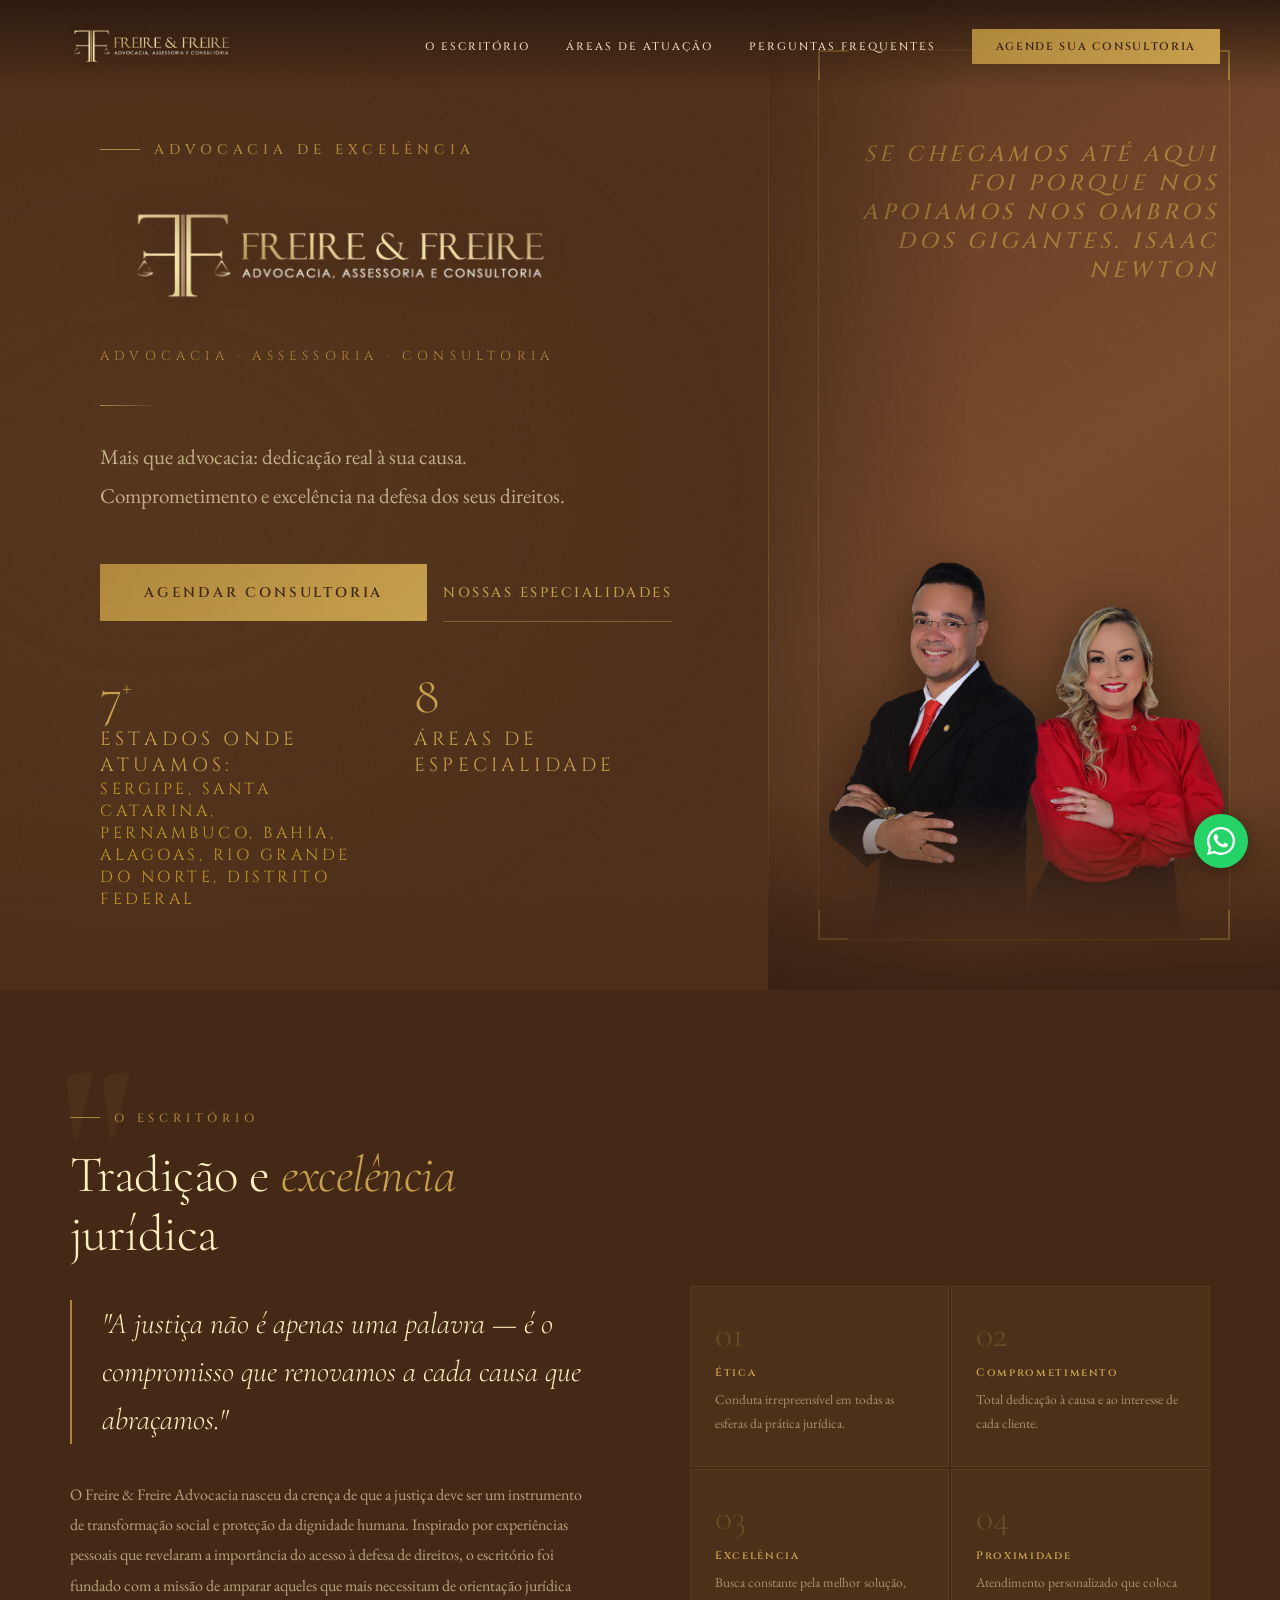
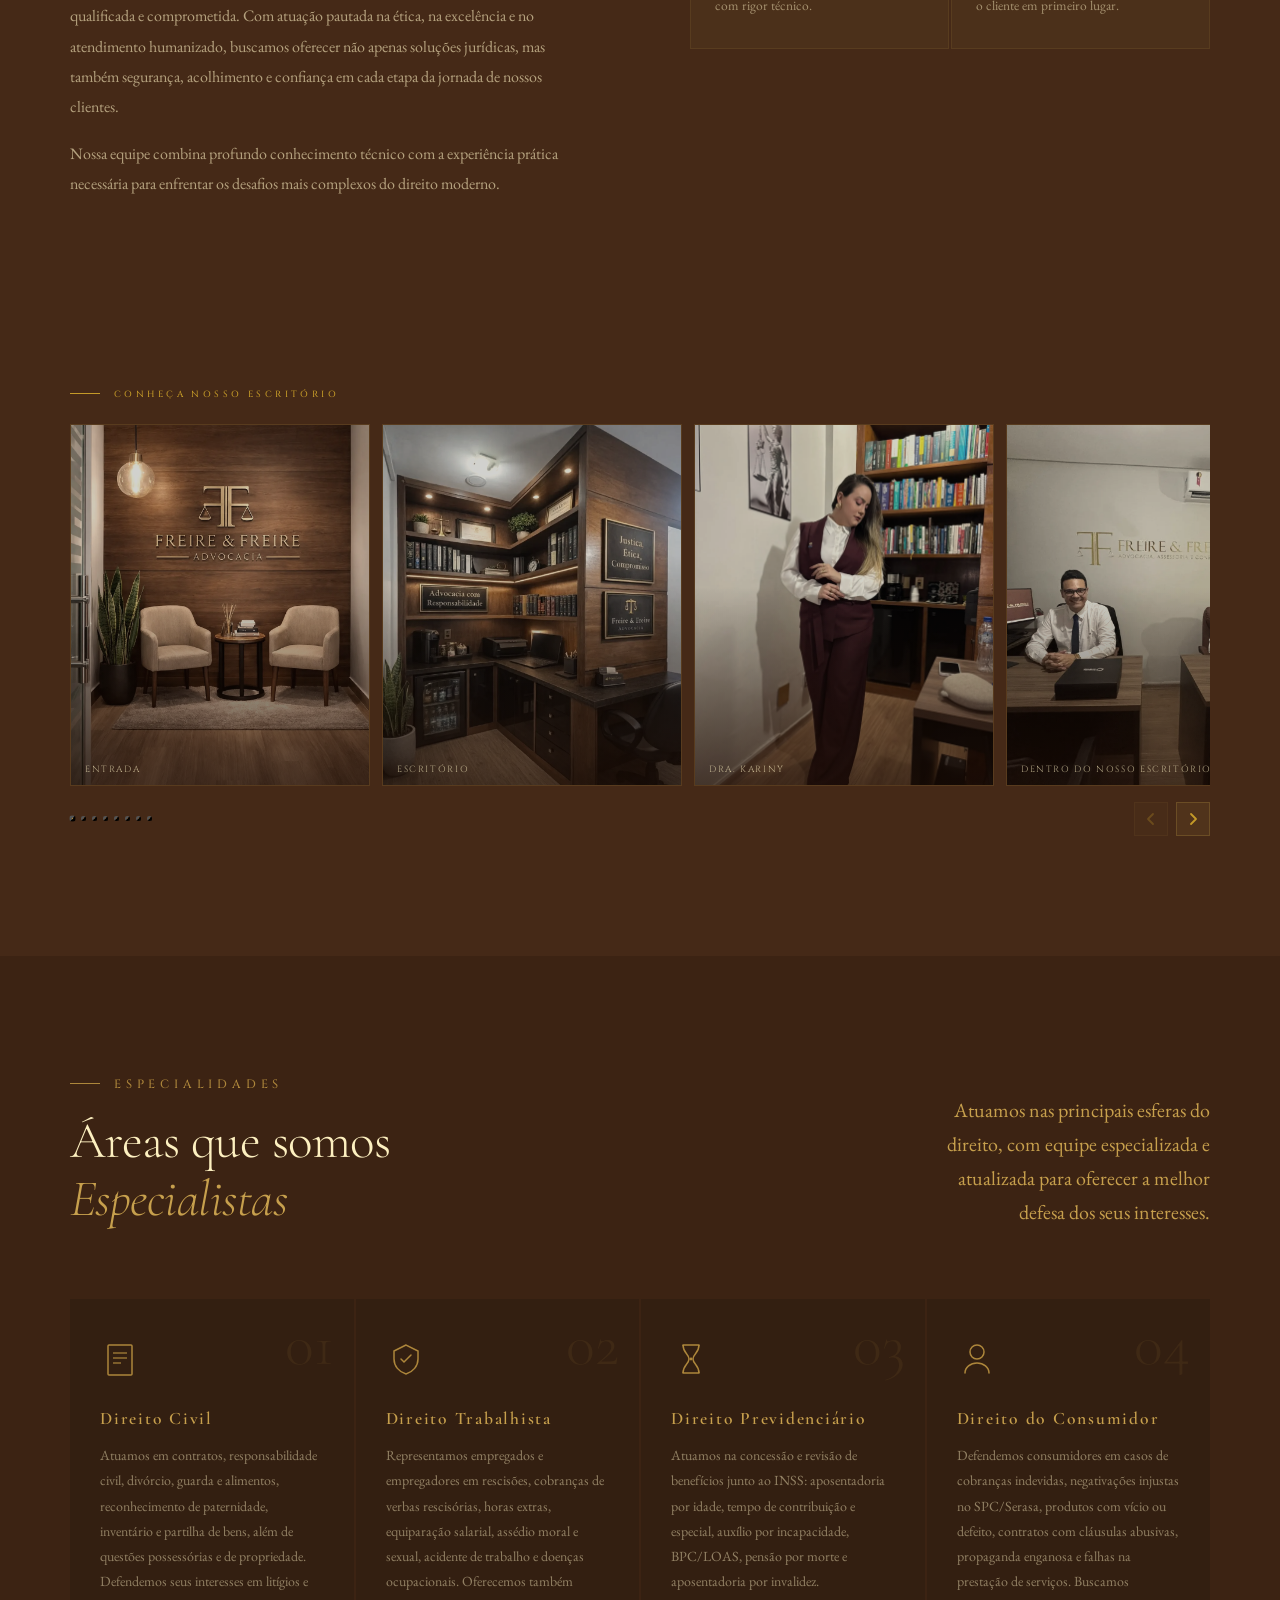
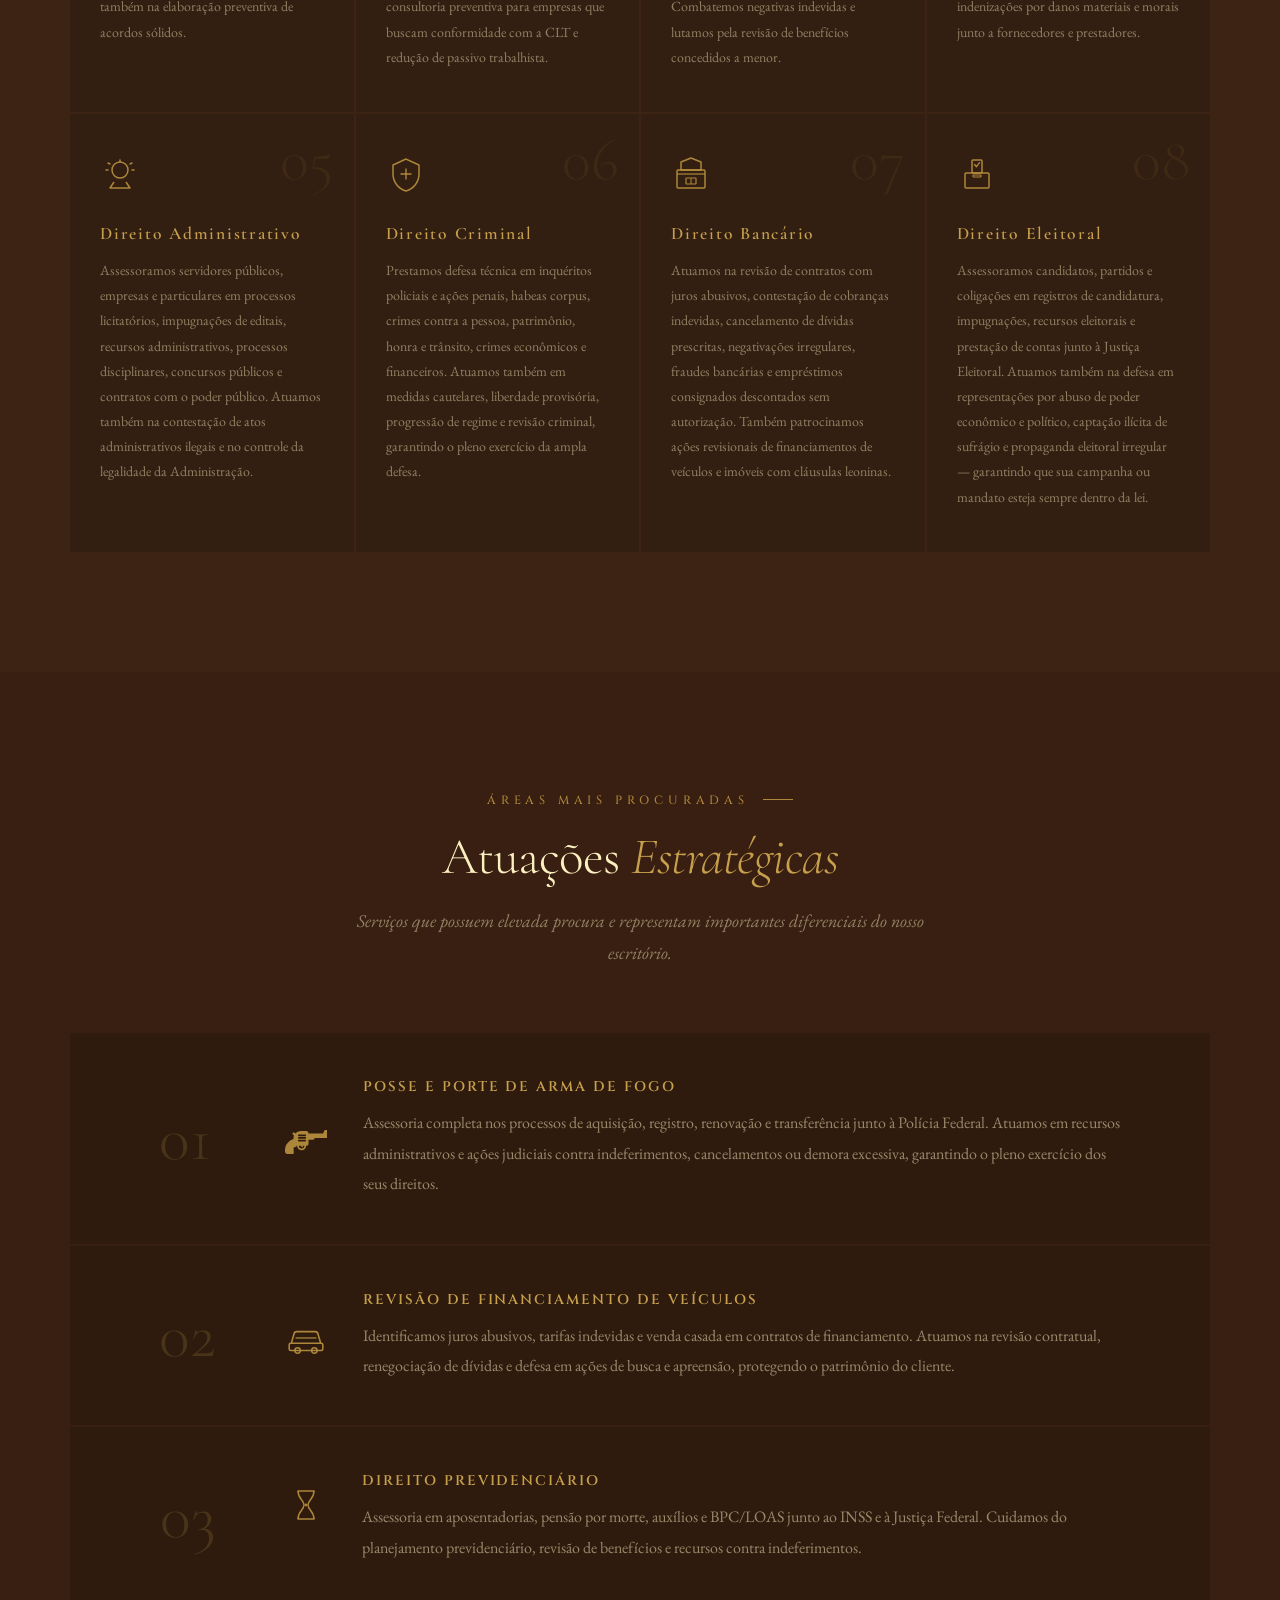
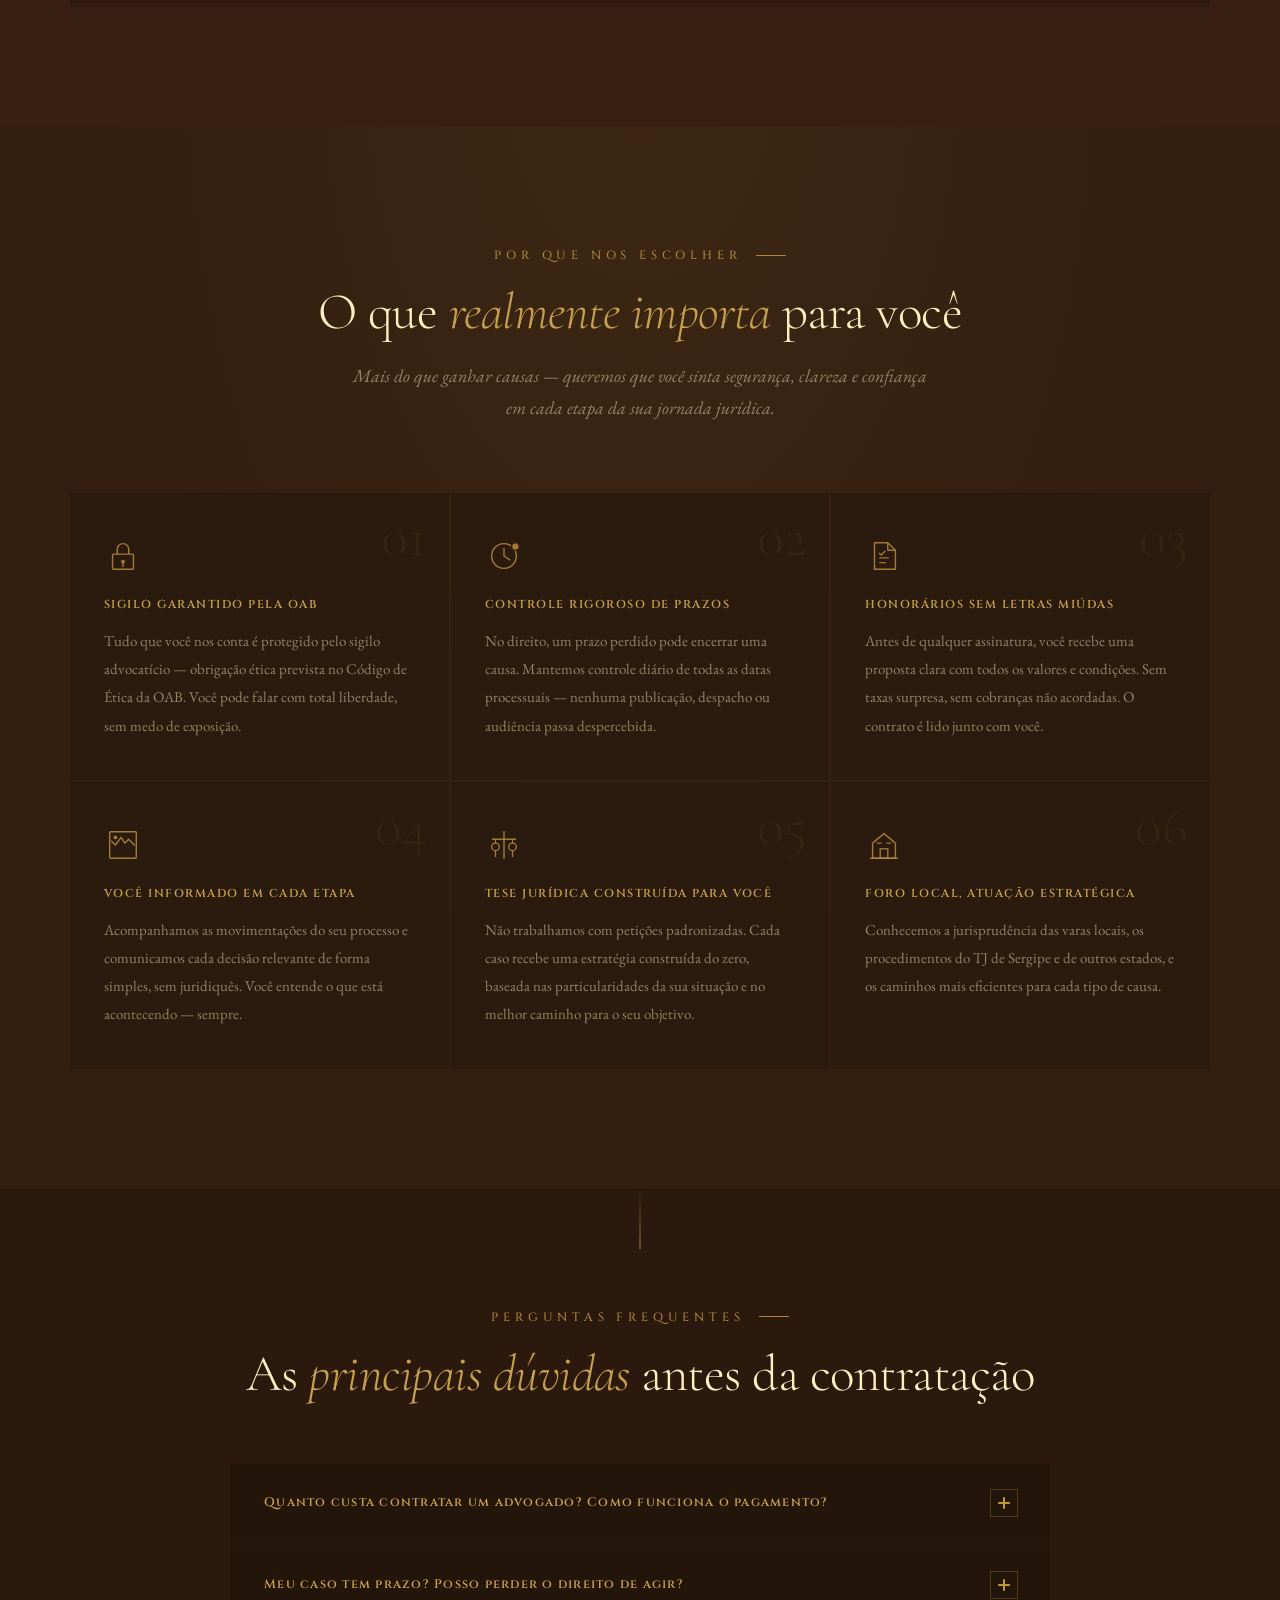
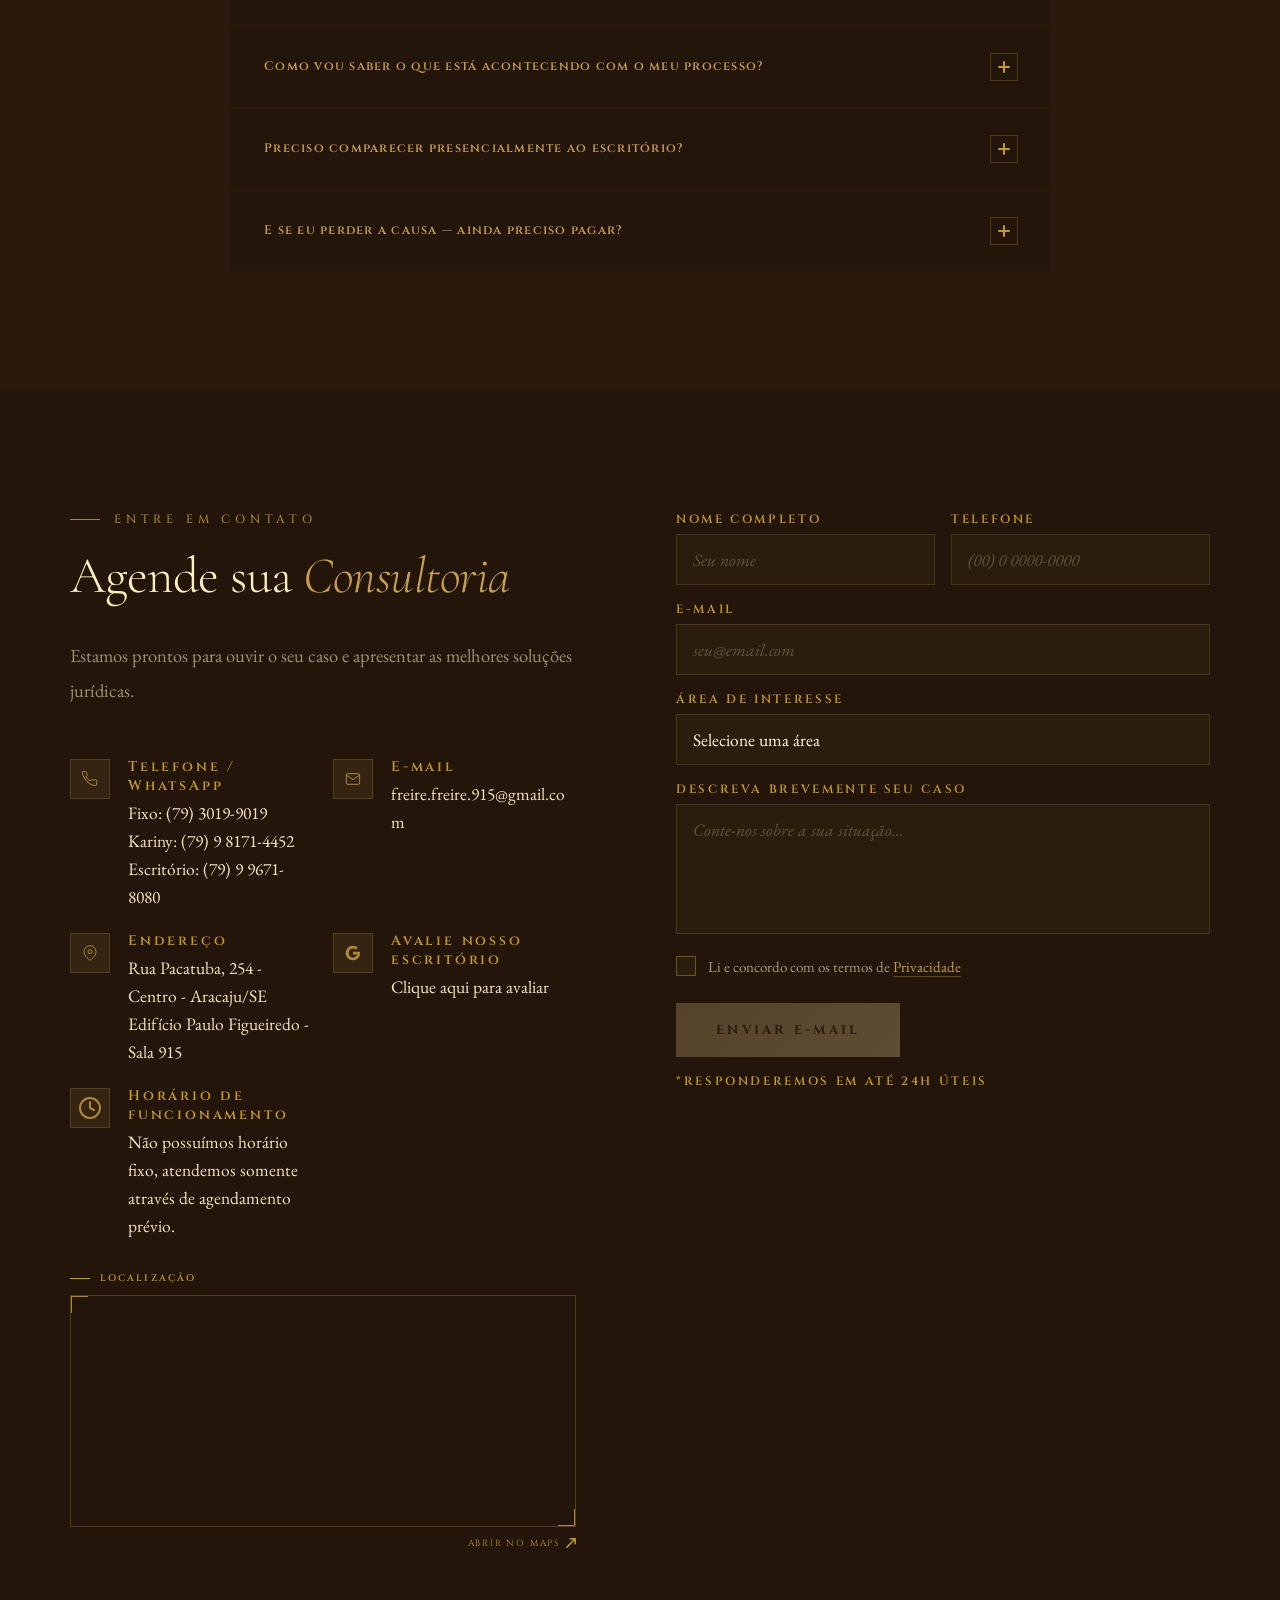
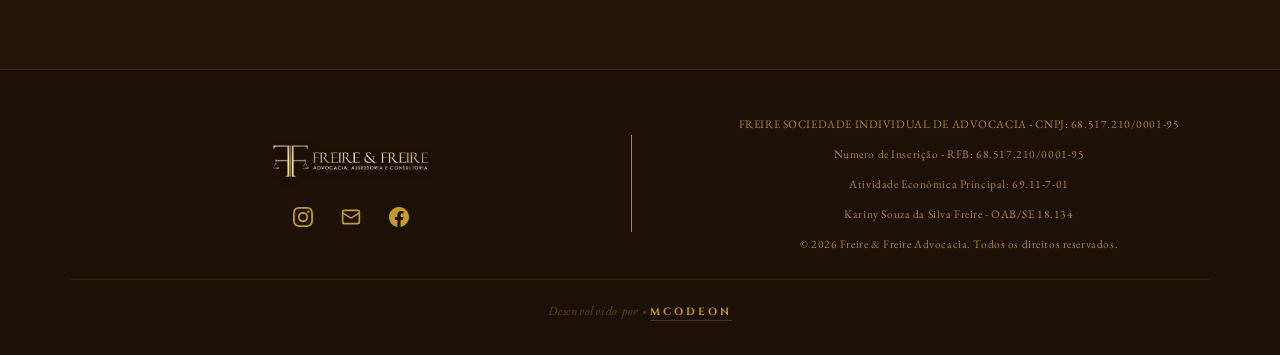
==== commit 804d46d2: "footer atualizado" ====
--- a/index.html
+++ b/index.html
@@ -856,9 +856,11 @@
     </div>
     <div class="footer-dir">    
       <p class="footer-oab">
-      <!-- FREIRE SOCIEDADE INDIVIDUAL DE ADVOCACIA - CNPJ: 00.000.000/0001-00 -->
+      FREIRE SOCIEDADE INDIVIDUAL DE ADVOCACIA - CNPJ: 68.517.210/0001-95 <br><br>
+      Numero de Inscrição - RFB: 68.517.210/0001-95 <br><br>
+      Atividade Econômica Principal: 69.11-7-01 <br>
       <br> Kariny Souza da Silva Freire - OAB/SE 18.134
-      <br> © 2026 Freire & Freire Advocacia. Todos os direitos reservados.
+      <br><br> © 2026 Freire & Freire Advocacia. Todos os direitos reservados.
       </p>
     <!-- <p class="footer-copy"></p> -->
     </div>
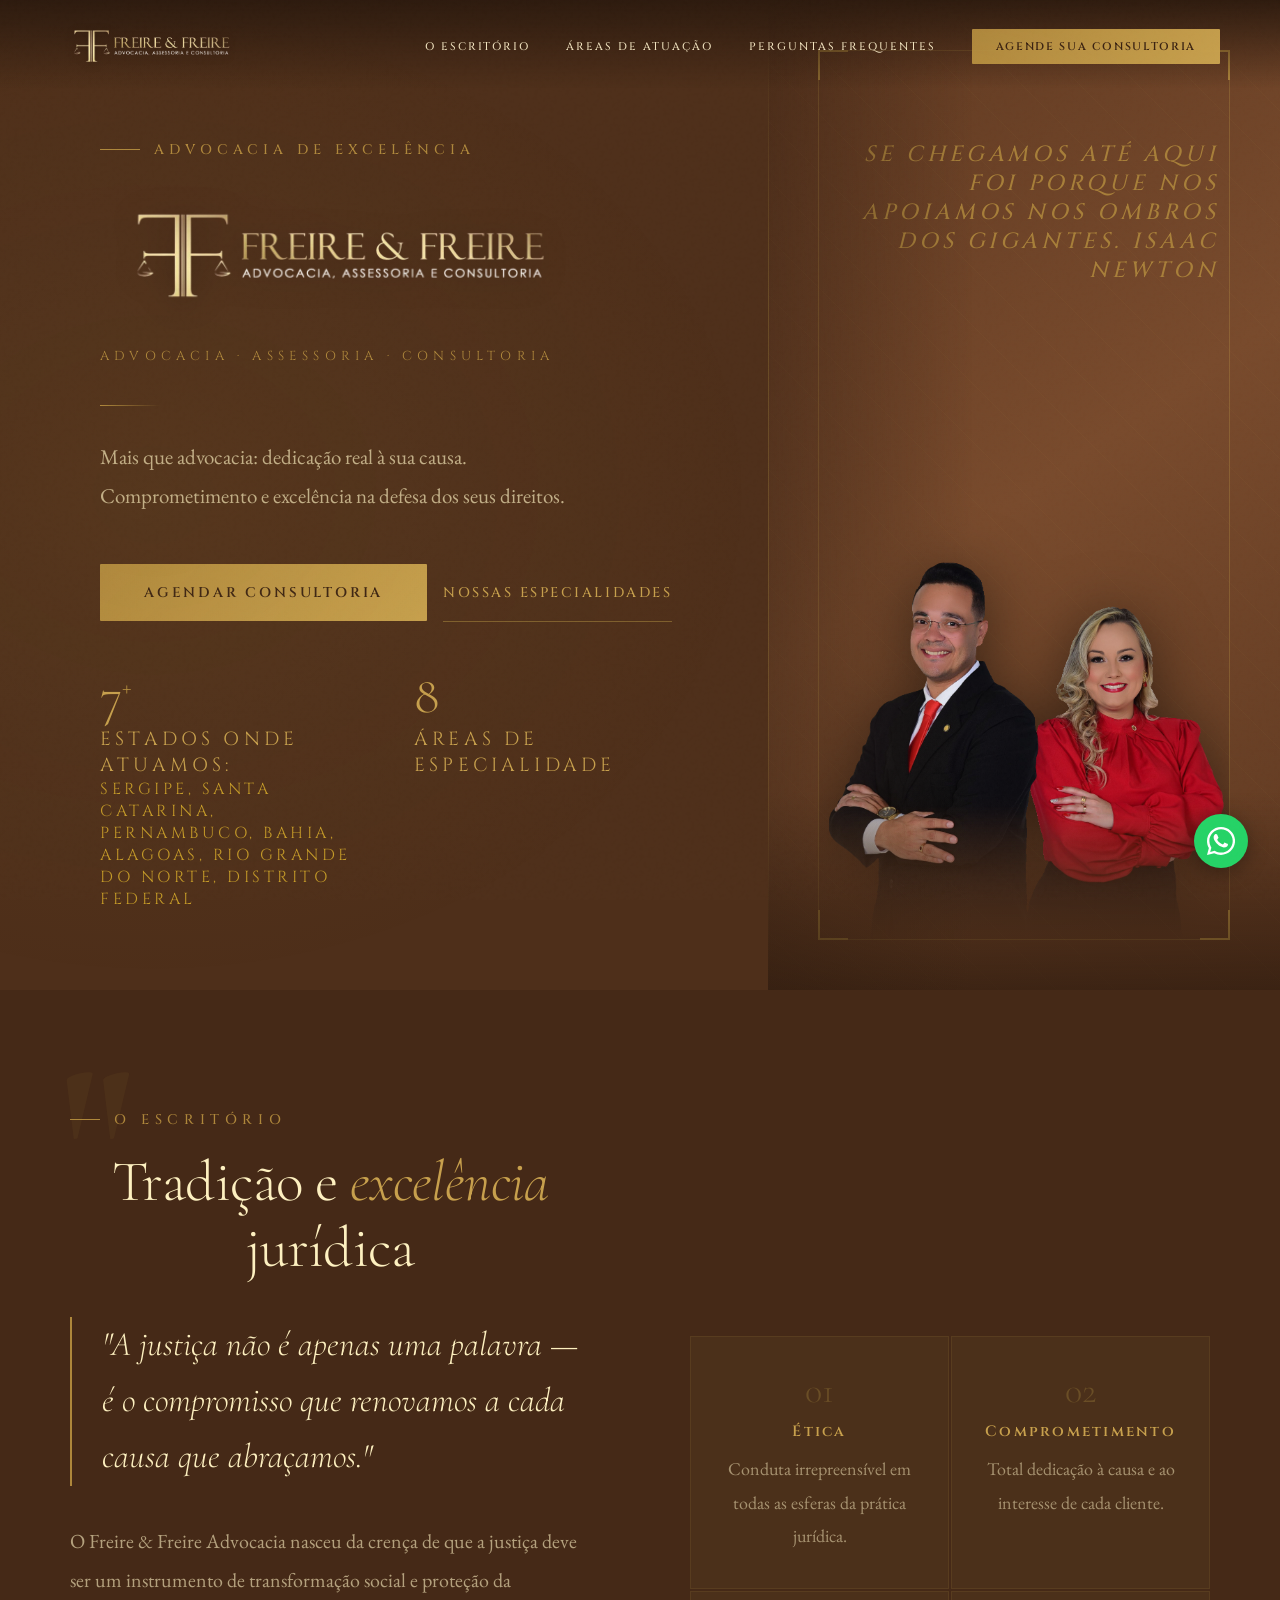
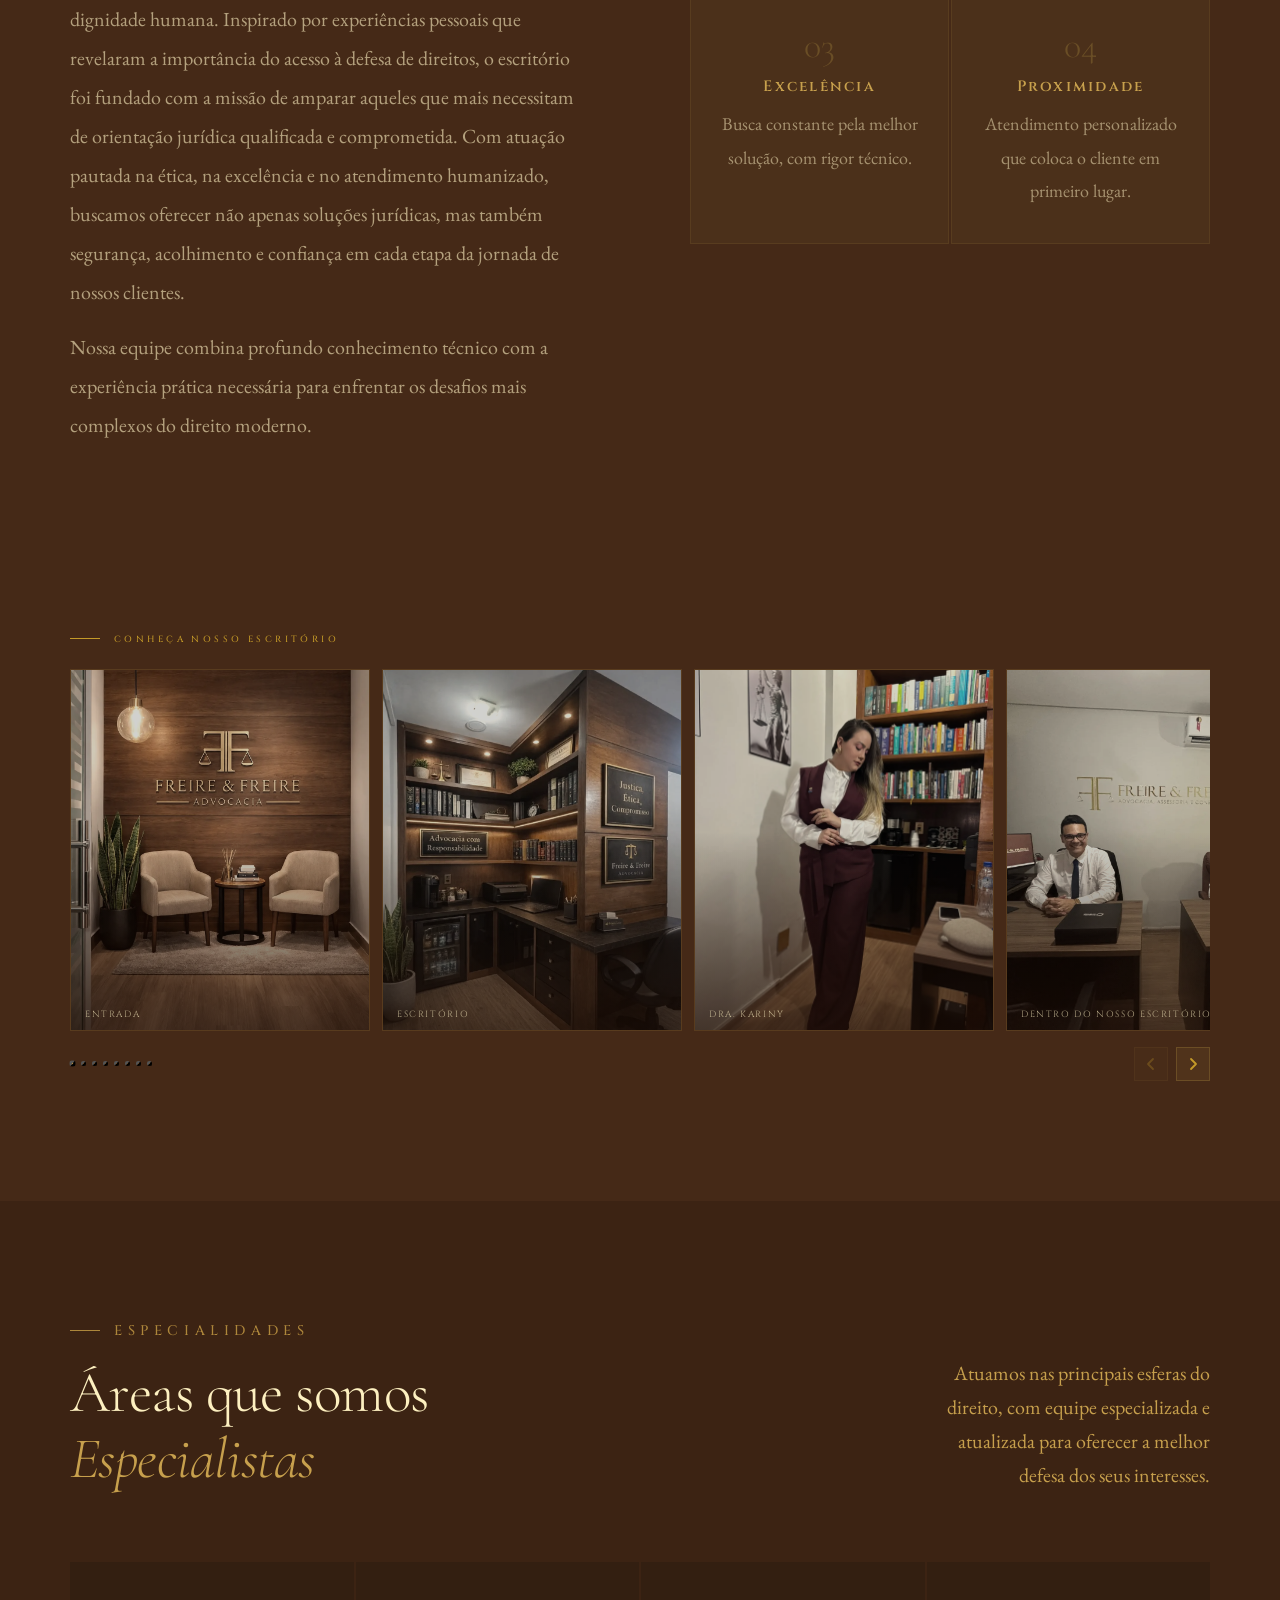
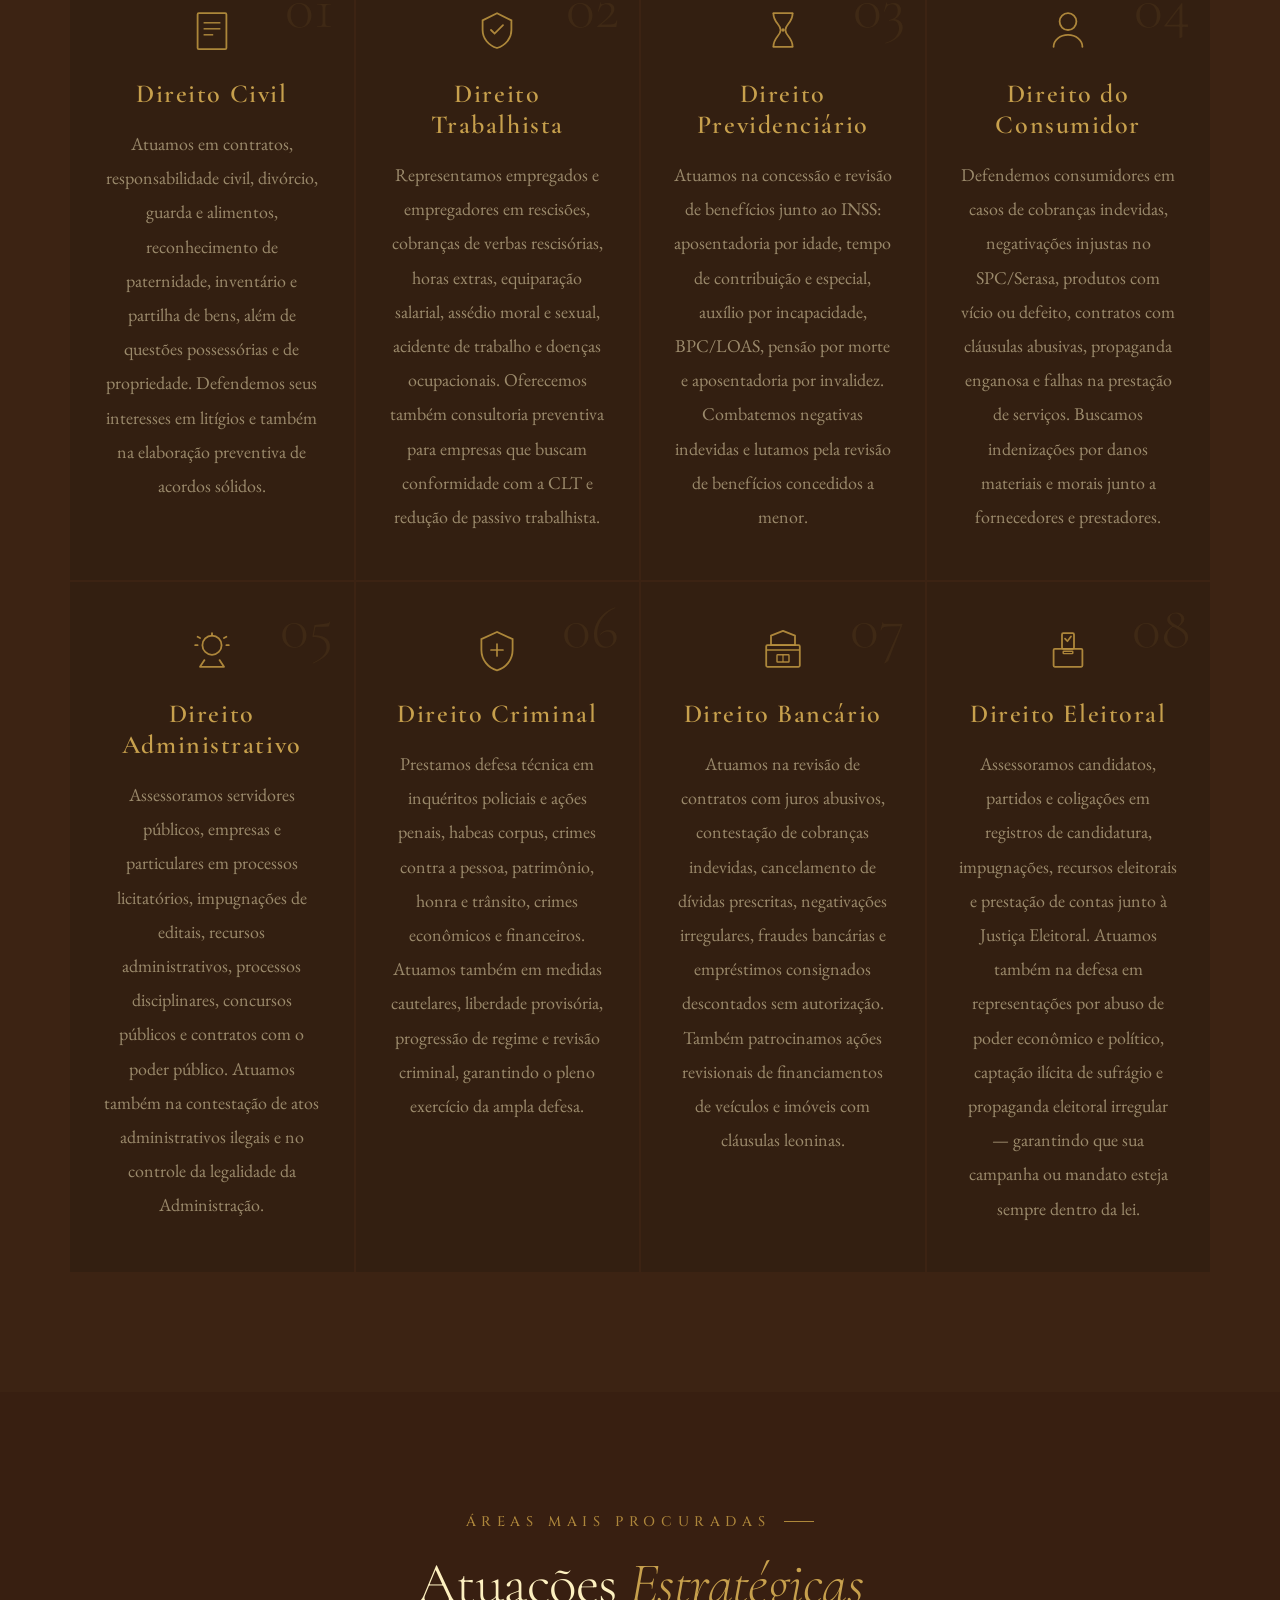
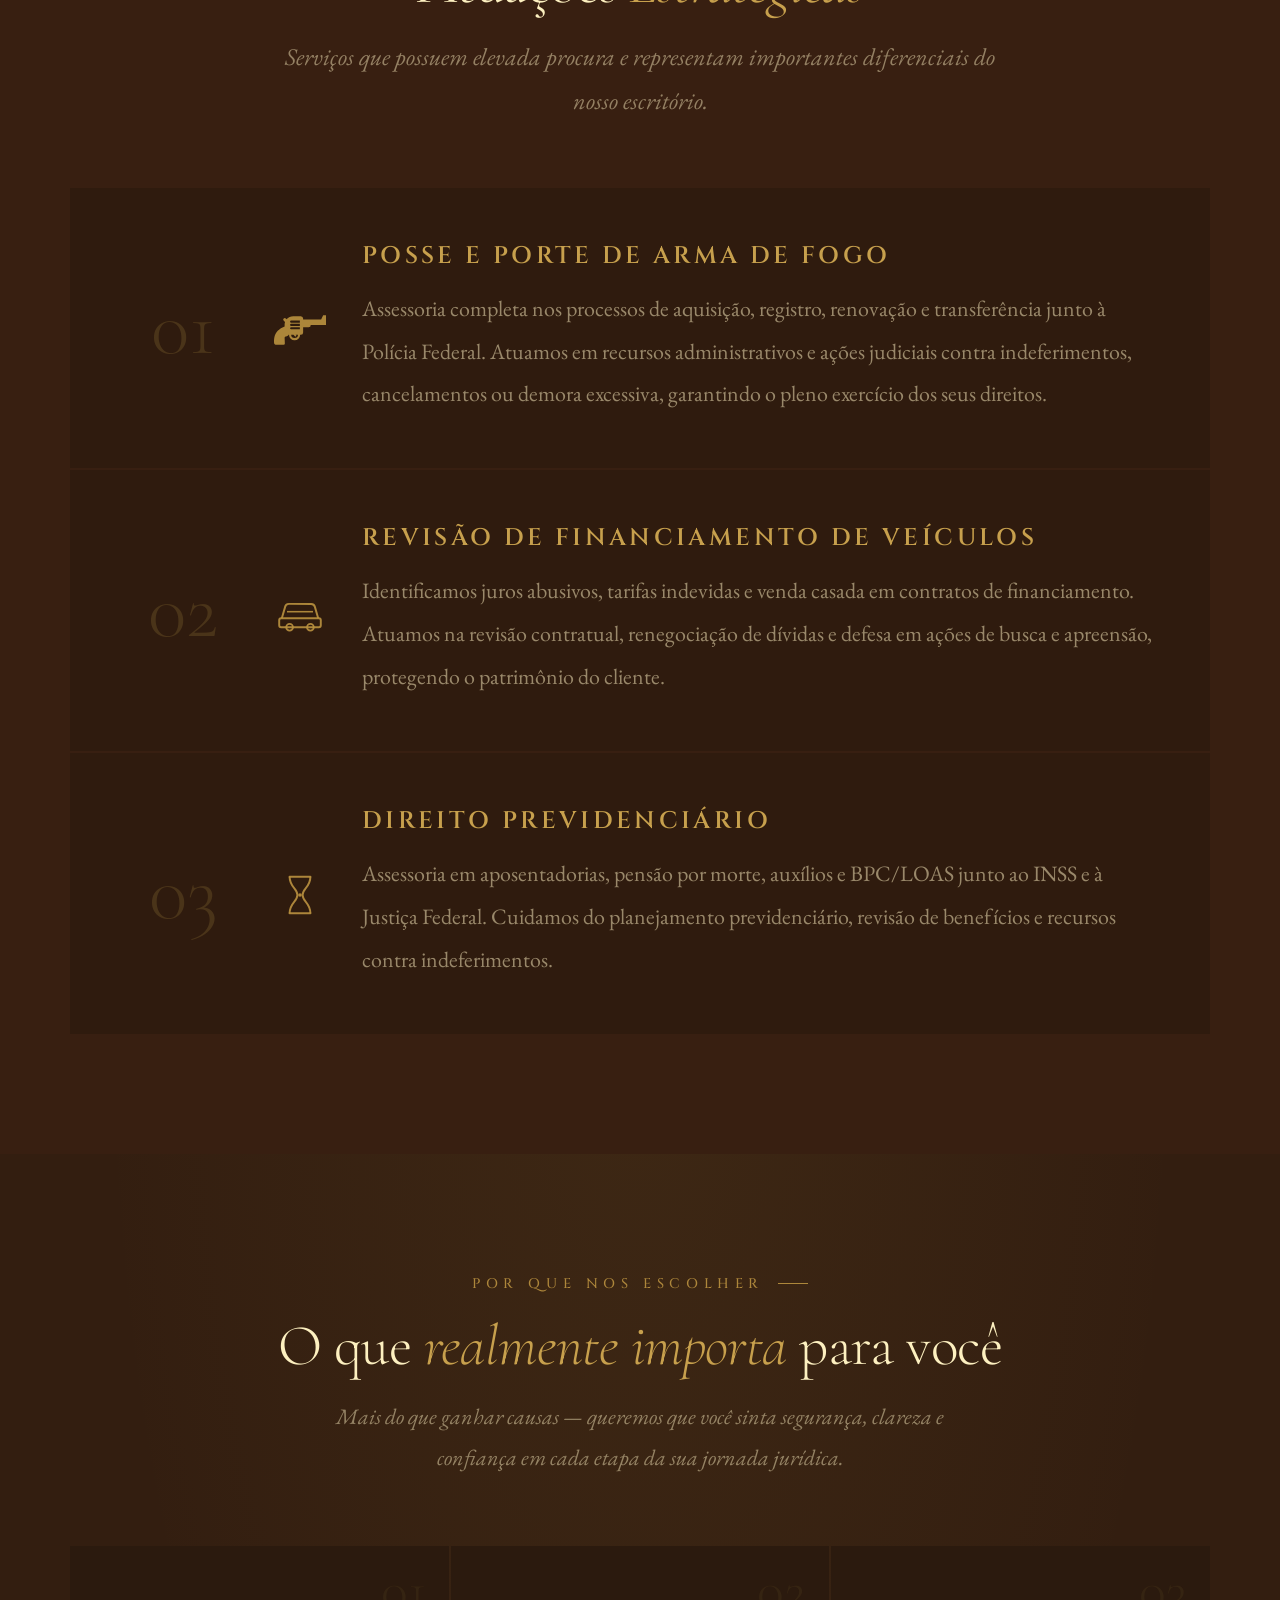
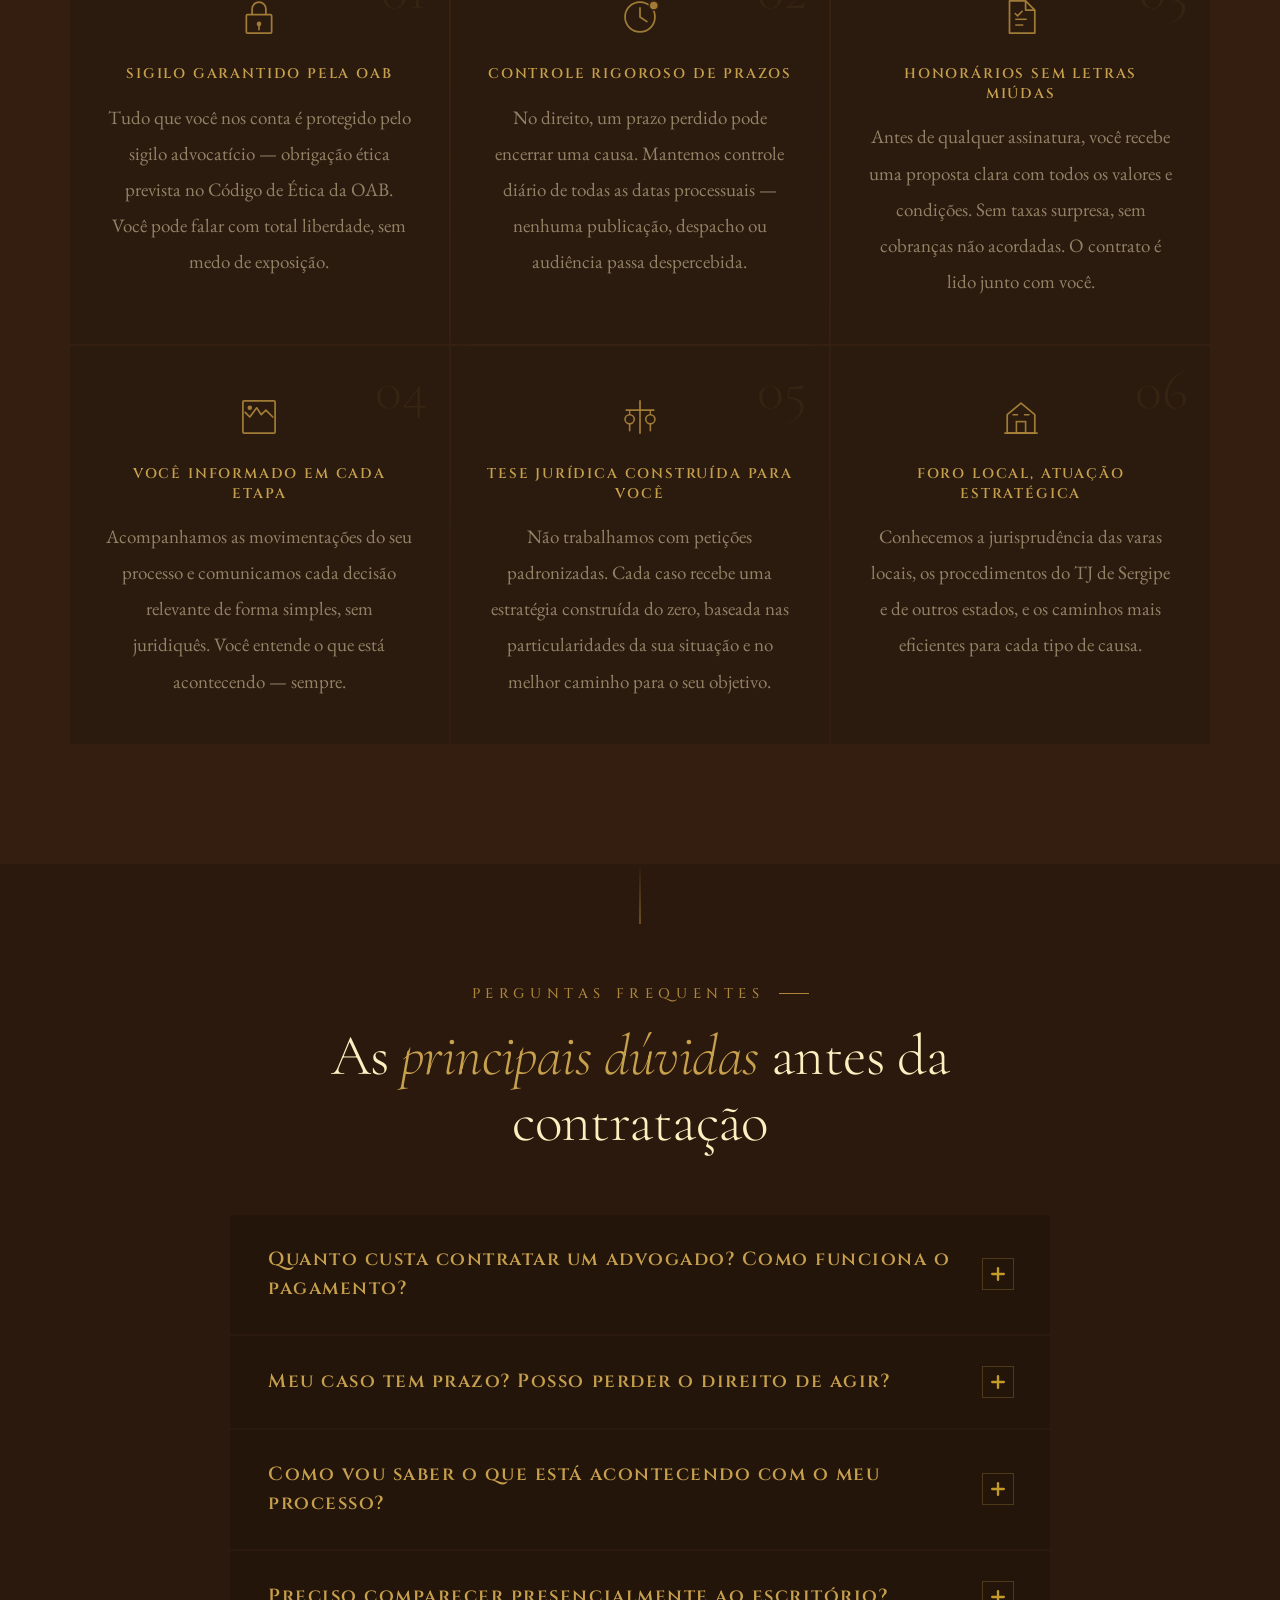
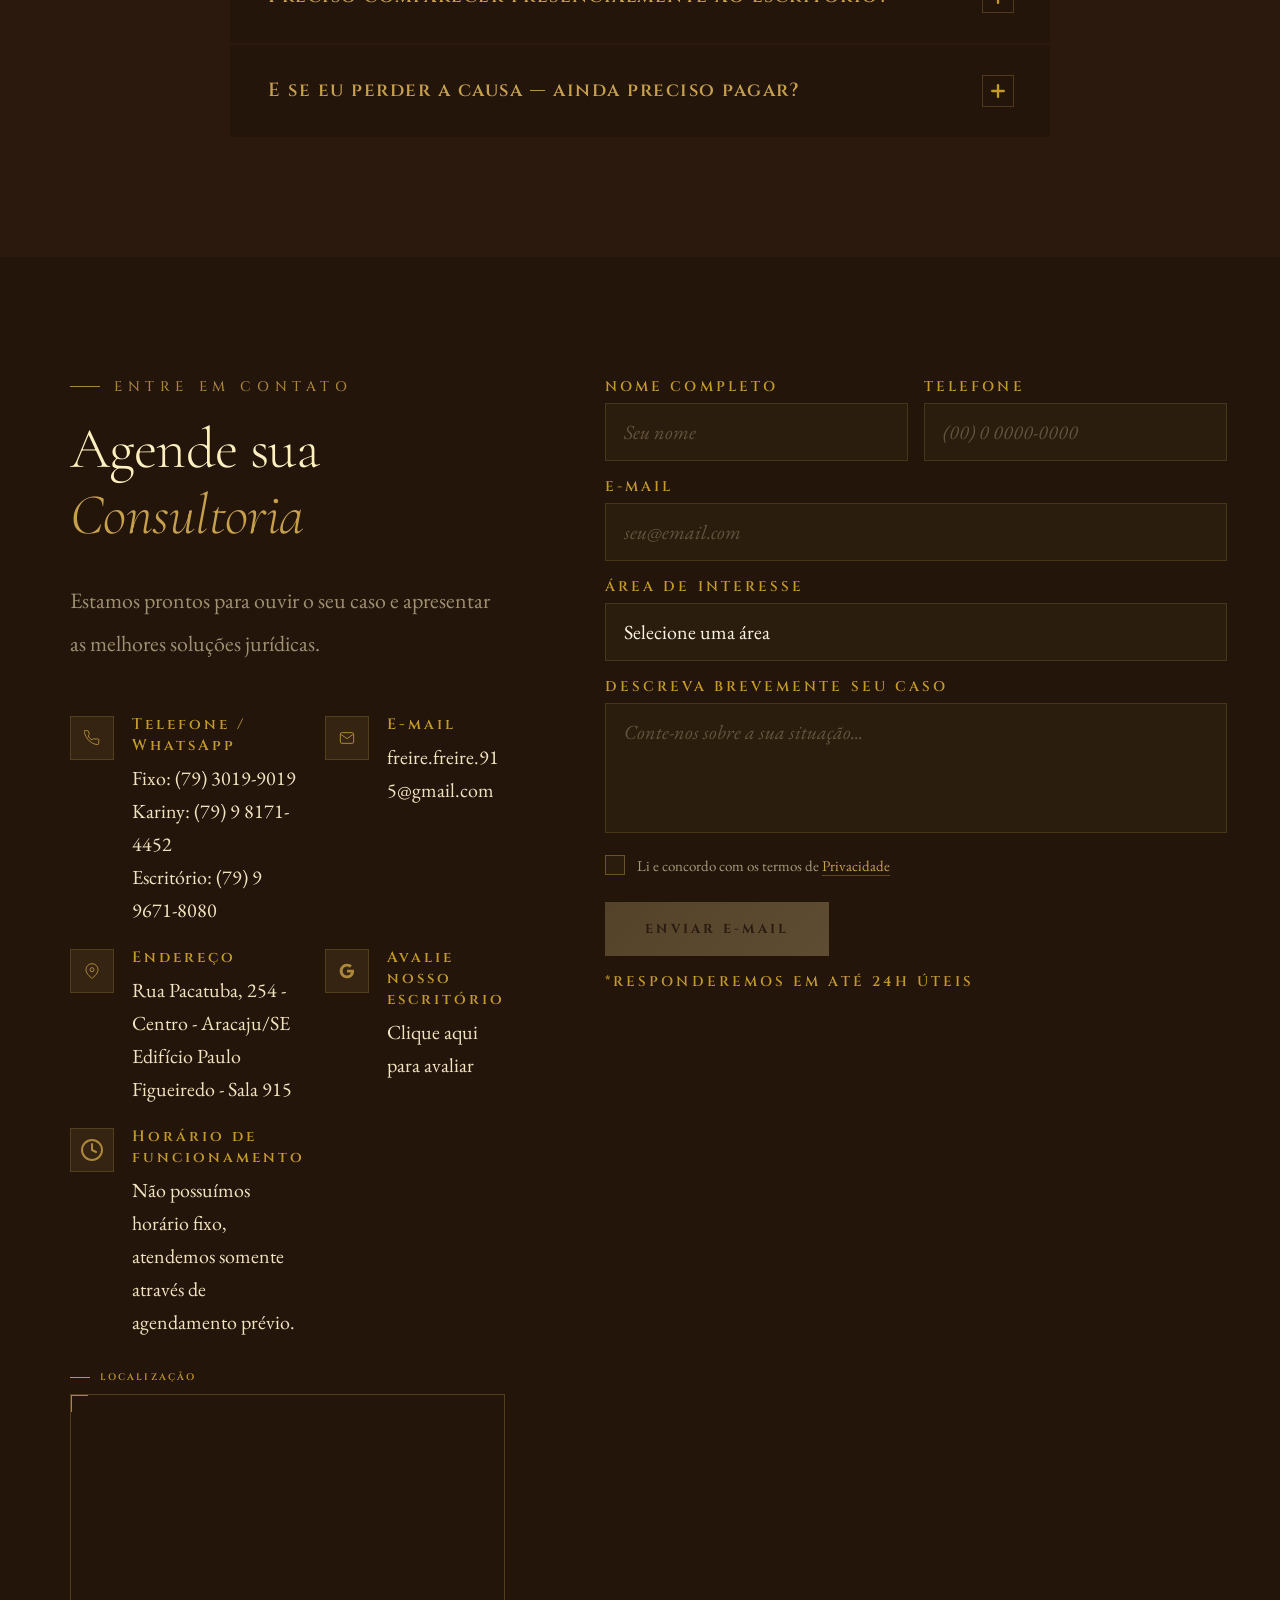
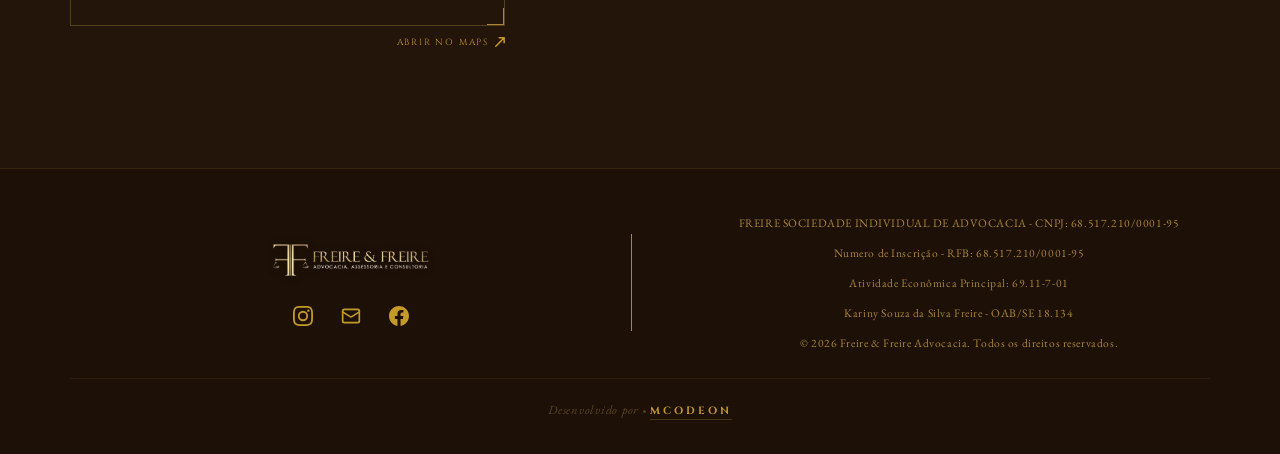
==== commit 5cfaa17b: "aumento de font-size em todo o site, conforme pedido do cliente." ====
--- a/index.html
+++ b/index.html
@@ -508,7 +508,7 @@
     <!-- 03 — PREVIDENCIÁRIO -->
     <div class="processo-card">
       <span class="processo-num">03</span>
-      <svg class="area-icon" viewBox="0 0 40 40" fill="none" xmlns="http://www.w3.org/2000/svg">
+      <svg class="processo-icon" viewBox="0 0 40 40" fill="none" xmlns="http://www.w3.org/2000/svg">
   <path d="M12 6h16M12 34h16" stroke="currentColor" stroke-width="1.5" stroke-linecap="round"/>
   <path d="M12 6c0 8 6 9 6 14s-6 6-6 14M28 6c0 8-6 9-6 14s6 6 6 14" stroke="currentColor" stroke-width="1.5" stroke-linejoin="round"/>
   <circle cx="20" cy="20" r="1.4" fill="currentColor"/>
--- a/assets/css/styles.css
+++ b/assets/css/styles.css
@@ -372,7 +372,7 @@
 /* ─── SECTION COMMONS ─── */
 section { position: relative; overflow: hidden; }
 .section-label {
-    font-family: 'Cinzel', serif; font-size: 12px; font-weight: 500;
+    font-family: 'Cinzel', serif; font-size: 14px; font-weight: 500;
     letter-spacing: 0.4em; color: var(--gold);
     text-transform: uppercase;
     display: flex; align-items: center; gap: 14px;
@@ -384,7 +384,7 @@
 }
 .section-heading {
     font-family: 'Cormorant Garamond', serif;
-    font-size: clamp(34px, 4vw, 54px);
+    font-size: clamp(38px, 4.5vw, 58px);
     font-weight: 300; line-height: 1.15;
     color: var(--gold-pale);
     letter-spacing: -0.01em;
@@ -408,18 +408,20 @@
     color: rgba(201,168,76,0.06); pointer-events: none;
     z-index: 0;
 }
-.about-left { position: relative; z-index: 1; }
+.about-left { position: relative; z-index: 1; text-align: center; }
 .about-quote {
     font-family: 'Cormorant Garamond', serif;
-    font-size: clamp(20px, 2.5vw, 30px);
+    font-size: clamp(22px, 2.8vw, 34px);
     font-style: italic; font-weight: 300;
-    line-height: 1.6; color: var(--gold-pale);
+    line-height: 1.65; color: var(--gold-pale);
     border-left: 2px solid var(--gold);
     padding-left: 30px; margin: 36px 0;
+    text-align: left;
 }
 .about-text {
-    font-size: 16px; line-height: 1.9;
+    font-size: 20px; line-height: 1.95;
     color: rgba(240,226,182,0.65); margin-bottom: 16px;
+    text-align: left;
 }
 .about-right { position: relative; z-index: 1; }
 .about-values {
@@ -429,9 +431,10 @@
 .value-card {
     background: rgba(201,168,76,0.05);
     border: 1px solid rgba(201,168,76,0.1);
-    padding: 30px 24px;
+    padding: 36px 28px;
     transition: border-color 0.3s, background 0.3s;
     position: relative; overflow: hidden;
+    text-align: center;
 }
 .value-card::before {
     content: '';
@@ -538,12 +541,12 @@
     background: var(--gold); transform: scale(1.3);
 }
 .value-title {
-    font-family: 'Cinzel', serif; font-size: 11px;
+    font-family: 'Cinzel', serif; font-size: 15px;
     font-weight: 600; letter-spacing: 0.15em;
-    color: var(--gold-light); margin-bottom: 8px;
+    color: var(--gold-light); margin-bottom: 10px;
 }
 .value-text {
-    font-size: 13.5px; line-height: 1.75;
+    font-size: 18px; line-height: 1.85;
     color: rgba(240,226,182,0.55);
 }
 
@@ -568,12 +571,12 @@
 }
 .area-card {
     background: var(--sec-3-card);
-    padding: 40px 30px;
+    padding: 44px 32px;
     position: relative; overflow: hidden;
-    transition: transform 0.3s ease;
     cursor: default;
     border-bottom: 2px solid transparent;
     transition: border-color 0.3s, background 0.3s;
+    text-align: center;
 }
 .area-card:hover {
     border-bottom-color: var(--gold);
@@ -586,20 +589,19 @@
     position: absolute; top: 16px; right: 20px;
 }
 .area-icon {
-    width: 40px; height: 40px; margin-bottom: 24px;
+    width: 48px; height: 48px; margin-bottom: 24px;
     color: var(--gold);
+    display: block; margin-left: auto; margin-right: auto;
 }
 .area-title {
-    /* font-family: 'Cinzel', serif;  */
     font-family: 'Cormorant Garamond', serif;
-    font-size: 17.5px;
-    font-weight: 600; letter-spacing: 0.1em;
-    color: var(--gold-light); margin-bottom: 14px;
-    /* text-transform: uppercase; */
+    font-size: 26px;
+    font-weight: 600; letter-spacing: 0.06em;
+    color: var(--gold-light); margin-bottom: 18px;
 }
 .area-text {
-    font-size: 14px; line-height: 1.8;
-    color: rgba(240,226,182,0.5);
+    font-size: 18px; line-height: 1.9;
+    color: rgba(240,226,182,0.55);
 }
 
 /* ─── PROCESSO / COMO ATUAMOS ─── */
@@ -619,9 +621,10 @@
 }
 .processo-sub {
 font-family: 'EB Garamond', serif;
-font-size: 18px; line-height: 1.8; font-style: italic;
+font-size: 24px; line-height: 1.85; font-style: italic;
 color: rgba(240,226,182,0.5);
-max-width: 580px; margin: 18px auto 0;
+max-width: 720px; margin: 18px auto 0;
+text-align: center;
 }
 
 .processo-list {
@@ -630,9 +633,8 @@
 }
 .processo-card {
 background: var(--sec-3b-card); 
-justify-content: center;
 display: flex; align-items: center; gap: 36px;
-padding: 44px 48px;
+padding: 52px 56px;
 position: relative; overflow: hidden;
 border-left: 2px solid transparent;
 transition: background 0.3s ease, border-color 0.3s ease;
@@ -643,41 +645,56 @@
 }
 .processo-num {
 font-family: 'Cormorant Garamond', serif;
-font-size: 64px; font-weight: 300; line-height: 1;
+font-size: 80px; font-weight: 300; line-height: 1;
 color: rgba(201,168,76,0.18);
-flex-shrink: 0; width: 90px;
+flex-shrink: 0; width: 110px; text-align: center;
 }
 .processo-icon {
-width: 42px; height: 42px;
+width: 52px; height: 52px;
 color: var(--gold); flex-shrink: 0;
-margin-top: 6px;
-}
-.processo-content { flex: 1; max-width: 760px; }
+margin-top: 4px;
+}
+.processo-content { flex: 1; max-width: 860px; }
 .processo-title {
 font-family: 'Cinzel', serif;
-font-size: 14px; font-weight: 600;
+font-size: 24px; font-weight: 600;
 letter-spacing: 0.14em; text-transform: uppercase;
-color: var(--gold-light); margin-bottom: 12px;
+color: var(--gold-light); margin-bottom: 16px;
 }
 .processo-text {
-font-size: 16px; line-height: 1.9;
+font-size: 22px; line-height: 1.95;
 color: rgba(240,226,182,0.55);
 }
 
 /* Responsivo */
 @media (max-width: 1100px) {
 .processo { padding: 80px 40px; }
+.processo-title { font-size: 24px; }
+.processo-text { font-size: 20px; line-height: 1.95; }
+.processo-sub { font-size: 22px; }
+.processo-card { padding: 46px 44px; }
 }
 @media (max-width: 768px) {
-.processo { padding: 64px 24px; }
+.processo { padding: 64px 28px; }
 .processo-card {
-flex-direction: column; gap: 16px;
-padding: 32px 26px;
-}
-.processo-num { font-size: 44px; width: auto; }
+flex-direction: column; gap: 20px;
+padding: 40px 32px;
+align-items: flex-start;
+}
+.processo-num { font-size: 60px; width: auto; }
+.processo-icon { width: 48px; height: 48px; }
+.processo-title { font-size: 24px; }
+.processo-text { font-size: 20px; line-height: 1.95; }
+.processo-sub { font-size: 21px; }
 }
 @media (max-width: 480px) {
 .processo { padding: 56px 20px; }
+.processo-card { padding: 36px 24px; gap: 18px; }
+.processo-num { font-size: 52px; }
+.processo-icon { width: 44px; height: 44px; margin-left: auto; margin-right: auto; }
+.processo-title { font-size: 19px; text-align: center; }
+.processo-text { font-size: 21px; line-height: 1.95; text-align: center; }
+.processo-sub { font-size: 21px; }
 }
 
 /* ─── DIFERENCIAIS ─── */
@@ -707,9 +724,10 @@
 }
 .diferenciais-sub {
     font-family: 'EB Garamond', serif;
-    font-size: 18px; line-height: 1.8; font-style: italic;
+    font-size: 22px; line-height: 1.85; font-style: italic;
     color: rgba(240,226,182,0.5);
-    max-width: 580px; margin: 18px auto 0;
+    max-width: 680px; margin: 18px auto 0;
+    text-align: center;
 }
 .diff-grid {
     display: grid;
@@ -719,10 +737,11 @@
 }
 .diff-card {
     background: var(--sec-4-card);
-    padding: 44px 34px 40px;
+    padding: 48px 36px 44px;
     position: relative; overflow: hidden;
     transition: background 0.3s ease;
     cursor: default;
+    text-align: center;
 }
 .diff-card::before {
     content: '';
@@ -740,19 +759,20 @@
     color: rgba(201,168,76,0.07);
 }
 .diff-card-icon {
-    width: 38px; height: 38px;
-    color: var(--gold); margin-bottom: 22px;
+    width: 46px; height: 46px;
+    color: var(--gold); margin-bottom: 24px;
     display: block; opacity: 0.9;
+    margin-left: auto; margin-right: auto;
 }
 .diff-card-title {
     font-family: 'Cinzel', serif;
-    font-size: 11.5px; font-weight: 600;
+    font-size: 14px; font-weight: 600;
     letter-spacing: 0.13em; text-transform: uppercase;
-    color: var(--gold-light); margin-bottom: 14px;
+    color: var(--gold-light); margin-bottom: 16px;
     line-height: 1.4;
 }
 .diff-card-text {
-    font-size: 15px; line-height: 1.88;
+    font-size: 19px; line-height: 1.9;
     color: rgba(240,226,182,0.52);
 }
 
@@ -793,21 +813,21 @@
 }
 .faq-question {
     display: flex; align-items: center; justify-content: space-between;
-    gap: 24px; padding: 26px 32px;
+    gap: 24px; padding: 30px 36px;
     cursor: pointer; -webkit-user-select: none; user-select: none;
     list-style: none;
 }
 .faq-question::-webkit-details-marker { display: none; }
 .faq-question-text {
     font-family: 'Cinzel', serif;
-    font-size: 12.5px; font-weight: 600;
-    letter-spacing: 0.1em; line-height: 1.5;
+    font-size: 19px; font-weight: 600;
+    letter-spacing: 0.08em; line-height: 1.55;
     color: var(--gold-light);
     transition: color 0.25s;
 }
 .faq-item.open .faq-question-text { color: var(--gold); }
 .faq-icon {
-    width: 28px; height: 28px; flex-shrink: 0;
+    width: 32px; height: 32px; flex-shrink: 0;
     border: 1px solid rgba(201,168,76,0.25);
     display: flex; align-items: center; justify-content: center;
     transition: background 0.3s, border-color 0.3s;
@@ -817,7 +837,7 @@
     border-color: rgba(201,168,76,0.45);
 }
 .faq-icon svg {
-    width: 12px; height: 12px; color: var(--gold-dim);
+    width: 14px; height: 14px; color: var(--gold-dim);
     transition: transform 0.35s ease, color 0.25s;
 }
 .faq-item.open .faq-icon svg {
@@ -827,17 +847,17 @@
 .faq-answer {
     max-height: 0; overflow: hidden;
     transition: max-height 0.4s ease, padding 0.3s ease;
-    padding: 0 32px;
+    padding: 0 36px;
 }
 .faq-item.open .faq-answer {
-    max-height: 300px;
-    padding: 0 32px 28px;
+    max-height: 400px;
+    padding: 0 36px 32px;
 }
 .faq-answer p {
-    font-size: 16px; line-height: 1.9;
+    font-size: 20px; line-height: 1.95;
     color: rgba(240,226,182,0.58);
     border-top: 1px solid rgba(201,168,76,0.1);
-    padding-top: 20px;
+    padding-top: 22px;
 }
 
 /* ─── CONTATO ─── */
@@ -848,7 +868,7 @@
     gap: 100px;
 }
 .contact-intro {
-    font-size: 18.5px; line-height: 1.9;
+    font-size: 22px; line-height: 1.95;
     color: rgba(240,226,182,0.6); margin: 32px 0 48px;
 }
 .contact-info { display: grid; grid-template-columns:1fr 1fr; gap: 20px; }
@@ -856,20 +876,20 @@
     display: flex; gap: 18px; align-items: flex-start;
 }
 .contact-item-icon {
-    width: 40px; height: 40px; flex-shrink: 0;
+    width: 44px; height: 44px; flex-shrink: 0;
     background: rgba(201,168,76,0.1);
     border: 1px solid rgba(201,168,76,0.2);
     display: flex; align-items: center; justify-content: center;
     color: var(--gold); margin-top: 2px;
 }
 .contact-item-content h5 {
-    font-family: 'Cinzel', serif; font-size: 14px;
+    font-family: 'Cinzel', serif; font-size: 15px;
     font-weight: 600; letter-spacing: 0.2em;
-    color: var(--gold-dim); margin-bottom: 4px;
+    color: var(--gold-dim); margin-bottom: 6px;
 }
 .contact-item-content p, .contact-item-content a {
-    font-size: 17.5px; color: var(--cream-dark);
-    text-decoration: none; line-height: 1.6;
+    font-size: 20px; color: var(--cream-dark);
+    text-decoration: none; line-height: 1.65;
     overflow-wrap: anywhere;
 }
 .contact-item-content a:hover { color: var(--gold-light); }
@@ -878,7 +898,7 @@
 .form-row { display: grid; grid-template-columns: 1fr 1fr; gap: 16px; }
 .form-group { display: flex; flex-direction: column; gap: 7px; }
 .form-group label {
-    font-family: 'Cinzel', serif; font-size: 12px;
+    font-family: 'Cinzel', serif; font-size: 14px;
     font-weight: 600; letter-spacing: 0.22em;
     color: var(--gold-dim); text-transform: uppercase;
 }
@@ -888,8 +908,8 @@
     background: rgba(201,168,76,0.05);
     border: 1px solid rgba(201,168,76,0.18);
     color: var(--cream);
-    font-family: 'EB Garamond', serif; font-size: 17.5px;
-    padding: 13px 16px; outline: none;
+    font-family: 'EB Garamond', serif; font-size: 20px;
+    padding: 15px 18px; outline: none;
     transition: border-color 0.3s, background 0.3s;
     resize: none;
     -webkit-appearance: none;      
@@ -1289,7 +1309,14 @@
     align-items: center;
     }
     .hero-right { min-height: 55vw; max-height: 70vw; }
-    .logohero { max-width: 340px; }
+    .logohero { max-width: 380px; }
+    .hero-eyebrow { font-size: 14px; }
+    .hero-subtitle { font-size: 13px; }
+    .hero-desc { font-size: 22px; line-height: 1.9; }
+    .btn-primary { font-size: 14px; padding: 18px 38px; }
+    .btn-secondary { font-size: 14px; }
+    .stat-num { font-size: 52px; }
+    .stat-label { font-size: 13px; }
     .hero-stats {
     position: static; margin-top: 48px;
     display: flex; gap: 32px; flex-wrap: wrap;
@@ -1298,28 +1325,54 @@
     .about { grid-template-columns: minmax(0, 1fr); padding: 80px 40px; gap: 50px; }
     .about::before { font-size: 160px; }
     .about-carousel-wrap { margin-top: 48px; }
+    .about-quote { font-size: 26px; line-height: 1.7; }
+    .about-text { font-size: 20px; line-height: 2; }
+    .value-title { font-size: 15px; }
+    .value-text { font-size: 18px; line-height: 1.85; }
+    .section-label { font-size: 13px; }
+    .section-heading { font-size: clamp(34px, 5vw, 52px); }
 
     .areas { padding: 80px 40px; }
     .areas-header { flex-direction: column; align-items: flex-start; gap: 16px; margin-bottom: 48px; }
-    .areas-header-right { text-align: left; max-width: 100%; }
+    .areas-header-right { text-align: left; max-width: 100%; font-size: 20px; }
     .areas-grid { grid-template-columns: 1fr 1fr; }
+    .area-card { padding: 44px 34px; text-align: center; }
+    .area-title { font-size: 26px; }
+    .area-text { font-size: 18px; line-height: 1.9; }
 
     .diferenciais { padding: 80px 40px; }
     .diff-grid { grid-template-columns: 1fr 1fr; }
+    .diferenciais-sub { font-size: 20px; }
+    .diff-card-title { font-size: 14px; }
+    .diff-card-text { font-size: 18px; line-height: 1.9; }
 
     .faq-section { padding: 80px 40px; }
+    .faq-question-text { font-size: 15px; }
+    .faq-answer p { font-size: 20px; line-height: 1.95; }
 
     .contact { grid-template-columns: minmax(0, 1fr); padding: 80px 40px; gap: 60px; }
+    .contact-intro { font-size: 22px; line-height: 1.95; }
+    .contact-item-content h5 { font-size: 15px; }
+    .contact-item-content p,
+    .contact-item-content a { font-size: 18px; }
+    .form-group label { font-size: 13px; }
+    .form-group input,
+    .form-group textarea,
+    .form-group select { font-size: 18px; padding: 15px 18px; }
+    .form-submit { font-size: 14px; padding: 20px 44px; }
 
     footer { padding: 40px 32px; }
     .footer-top { grid-template-columns: 1fr; justify-items: center; gap: 20px; }
     .footer-top .logonav { justify-self: center; }
     .footer-links { flex-wrap: wrap; justify-content: center; }
-    .footer-copy { justify-self: center; text-align: center; }
-    .footer-oab { justify-self: center; text-align: center; }
+    .footer-copy { justify-self: center; text-align: center; font-size: 13px; }
+    .footer-oab { justify-self: center; text-align: center; font-size: 13px; }
     .footer-dir { padding-left: 0; }
     .footer-esq { border-right: none; }
     .footer-bottom { margin-top: 8px; }
+    .footer-dev { font-size: 14px; }
+    .footer-dev a { font-size: 12px; }
+
     /* Make the photo frame larger (less inset) on smaller screens */
     .photo-frame {
     top: 20px;
@@ -1352,91 +1405,152 @@
     nav.scrolled { padding: 10px 20px; }
 
     .hero-left {
-    padding: 100px 24px 180px;
+    padding: 100px 28px 180px;
     text-align: center;
     align-items: center;
     }
-    .hero-eyebrow { font-size: 11px; }
-    .logohero { max-width: 260px; }
-    .hero-subtitle { font-size: 10px; letter-spacing: 0.28em; }
-    .hero-desc { font-size: 17px; max-width: 100%; }
-    .btn-primary { font-size: 11px; padding: 15px 28px; }
-    .btn-secondary { font-size: 12px; }
+    .hero-eyebrow { font-size: 13px; letter-spacing: 0.28em; }
+    .logohero { max-width: 300px; }
+    .hero-subtitle { font-size: 12px; letter-spacing: 0.28em; }
+    .hero-desc { font-size: 20px; max-width: 100%; line-height: 1.9; }
+    .btn-primary { font-size: 13px; padding: 17px 32px; }
+    .btn-secondary { font-size: 13px; }
     .hero-actions { gap: 14px; flex-wrap: wrap; justify-content: center; }
-    .hero-stats { gap: 24px; margin-top: 36px; }
-    .stat-num { font-size: 38px; }
+    .hero-stats { gap: 28px; margin-top: 40px; }
+    .stat-num { font-size: 46px; }
+    .stat-label { font-size: 13px; letter-spacing: 0.18em; }
+    .stat-span { font-size: 15px; }
     .hero-right { min-height: 65vw; }
 
-    .about { padding: 64px 24px; gap: 40px; }
-    .about-quote { font-size: 18px; padding-left: 20px; }
+    .section-label { font-size: 12px; }
+    .section-heading { font-size: clamp(30px, 7vw, 46px); }
+
+    .about { padding: 64px 28px; gap: 44px; }
+    .about-quote { font-size: 24px; padding-left: 22px; line-height: 1.7; }
+    .about-text { font-size: 20px; line-height: 1.95; }
     .about-values { grid-template-columns: 1fr 1fr; gap: 2px; }
-    .value-card { padding: 22px 16px; }
-
-    .areas { padding: 64px 24px; }
+    .value-card { padding: 26px 18px; }
+    .value-title { font-size: 15px; }
+    .value-text { font-size: 18px; }
+
+    .areas { padding: 64px 28px; }
     .areas-grid { grid-template-columns: 1fr 1fr; gap: 2px; }
-    .area-card { padding: 28px 20px; }
-    .area-title { font-size: 11px; }
-    .area-text { font-size: 13px; }
-
-    .diferenciais { padding: 64px 24px; }
-    .diff-card { padding: 34px 24px 30px; }
-    .diff-card-title { font-size: 11px; }
-
-    .faq-section { padding: 64px 24px; }
-    .faq-question { padding: 22px 24px; gap: 16px; }
-    .faq-answer { padding: 0 24px; }
-    .faq-item.open .faq-answer { padding: 0 24px 24px; }
-
-    .contact { padding: 64px 24px; gap: 48px; }
+    .areas-header-right { font-size: 18px; }
+    .area-card { padding: 38px 28px; text-align: center; }
+    .area-title { font-size: 25px; }
+    .area-text { font-size: 18px; line-height: 1.9; }
+
+    .diferenciais { padding: 64px 28px; }
+    .diff-card { padding: 36px 26px 32px; }
+    .diff-card-title { font-size: 14px; }
+    .diff-card-text { font-size: 18px; line-height: 1.9; }
+    .diferenciais-sub { font-size: 18px; }
+
+    .faq-section { padding: 64px 28px; }
+    .faq-question { padding: 24px 26px; gap: 16px; }
+    .faq-question-text { font-size: 15px; line-height: 1.5; }
+    .faq-answer { padding: 0 26px; }
+    .faq-item.open .faq-answer { padding: 0 26px 26px; }
+    .faq-answer p { font-size: 20px; line-height: 1.95; }
+
+    .contact { padding: 64px 28px; gap: 52px; }
     .contact-info { grid-template-columns: 1fr; }
-    .contact-intro { font-size: 16px; margin: 24px 0 36px; }
+    .contact-intro { font-size: 21px; margin: 28px 0 40px; line-height: 1.95; }
+    .contact-item-content h5 { font-size: 15px; }
     .contact-item-content p,
-    .contact-item-content a { font-size: 15px; }
-    .form-group label { font-size: 10px; }
+    .contact-item-content a { font-size: 17px; }
+    .form-group label { font-size: 12px; }
     .form-group input,
     .form-group textarea,
-    .form-group select { font-size: 15px; }
+    .form-group select { font-size: 17px; padding: 14px 16px; }
+    .form-submit { font-size: 13px; padding: 19px 42px; }
     .form-row { grid-template-columns: 1fr; }
 
     footer { padding: 36px 20px; }
-    .footer-links a { font-size: 9px; }
-    .section-heading { font-size: clamp(28px, 7vw, 42px); }
+    .footer-links a { font-size: 11px; }
+    .footer-copy { font-size: 13px; }
+    .footer-oab { font-size: 13px; }
+    .footer-dev { font-size: 14px; }
 }
 
 /* ─── RESPONSIVE — MOBILE (≤480px) ─── */
 @media (max-width: 480px) {
-    .hero-left { padding: 90px 20px 160px; }
-    .logohero { max-width: 220px; }
-    .hero-subtitle { display: none; }
-    .hero-stats { gap: 18px; }
-    .stat-num { font-size: 32px; }
-    .stat-label { font-size: 14px; letter-spacing: 0.14em; }
+    .hero-left { padding: 90px 22px 160px; }
+    .logohero { max-width: 270px; }
+    .hero-eyebrow { font-size: 16px; letter-spacing: 0.22em; }
+    .hero-subtitle { font-size: 15px; letter-spacing: 0.22em; }
+    .hero-desc { font-size: 20px; line-height: 1.9; }
+    .btn-primary { font-size: 18px; padding: 16px 30px; }
+    .btn-secondary { font-size: 16px; }
+    .hero-stats { gap: 20px; }
+    .stat-num { font-size: 40px; }
+    .stat-label { font-size: 15px; letter-spacing: 0.14em; }
+    .stat-span { font-size: 23px; }
     .hero-right { min-height: 80vw; }
     .hero-badge { padding: 12px 18px; }
-    .hero-badge-year { font-size: 9px; }
-    .hero-badge-text { font-size: 8px; }
+    .hero-badge-year { font-size: 10px; }
+    .hero-badge-text { font-size: 9px; }
+    .photo-frame-text {
+        font-size: 17px;
+        top: 5px;
+        bottom: auto;
+        right: 20px; }
+
+    .section-label { font-size: 19px; }
+    .section-heading { font-size: 44px; text-align: center; }
 
     .about { padding: 56px 20px; }
+    .about-quote { font-size: 22px; line-height: 1.7; }
+    .about-text { font-size: 20px; line-height: 1.95; text-align: center; }
     .about-values { grid-template-columns: 1fr; }
     .about::before { display: none; }
-    .carousel-card { flex: 0 0 170px; }
-    .carousel-card img { height: 130px; }
+    .value-card { padding: 24px 18px; }
+    .value-title { font-size: 24px; }
+    .value-text { font-size: 22px; }
+    .about-carousel-label { font-size: 16px; }
+    .carousel-card { flex: 0 0 190px; }
+    .carousel-card-caption { font-size: 13px; }
+    .carousel-card img { height: 190px; }
 
     .areas { padding: 56px 20px; }
     .areas-grid { grid-template-columns: 1fr; }
-    .area-card { padding: 24px 18px; }
+    .area-card { padding: 36px 24px; text-align: center; }
+    .area-title { font-size: 28px; }
+    .area-text { font-size: 20px; line-height: 1.9; }
 
     .diferenciais { padding: 56px 20px; }
     .diff-grid { grid-template-columns: 1fr; }
+    .diff-card { padding: 34px 22px 30px; }
+    .diff-card-title { font-size: 18px; }
+    .diff-card-text { font-size: 20px; line-height: 1.9; }
+    .diferenciais-sub { font-size: 19px; }
 
     .faq-section { padding: 56px 20px; }
-    .faq-question-text { font-size: 11.5px; }
+    .faq-question { padding: 22px 20px; }
+    .faq-question-text { font-size: 16px; line-height: 1.5; }
+    .faq-answer p { font-size: 19px; line-height: 1.95; }
+    .faq-item.open .faq-answer { padding: 0 20px 24px; }
 
     .contact { padding: 56px 20px; }
-    .form-row { grid-template-columns: 1fr; }
-    .form-submit { width: 100%; text-align: center; }
-    .map-frame iframe { height: 190px; }
+    .contact-intro { font-size: 23px; line-height: 1.95; }
+    .contact-item-content h5 { font-size: 18px; }
+    .contact-item-content p,
+    .contact-item-content a { font-size: 18px; }
+    .form-group label { font-size: 14px; }
+    .form-group input,
+    .form-group textarea,
+    .form-group select { font-size: 16px; padding: 14px 16px; }
+    .form-submit { width: 100%; text-align: center; font-size: 13px; }
+    .map-frame iframe { height: 210px; }
 
     footer { padding: 32px 16px; gap: 16px; }
-    .footer-links { gap: 16px; }      .logonav { height: 36px; }
+    .footer-links { gap: 16px; }
+    .footer-links a { font-size: 12px; }
+    .logonav { height: 60px; }
+    .footer-copy { font-size: 14px; }
+    .footer-oab { font-size: 14px; }
+    .footer-dev { font-size: 13px; }
+    .contact-map-label { font-size: 16px;}
+    .map-open-link { font-size: 14px;}
+    .areas-header-right { font-size: 20px; text-align: center; }
 }
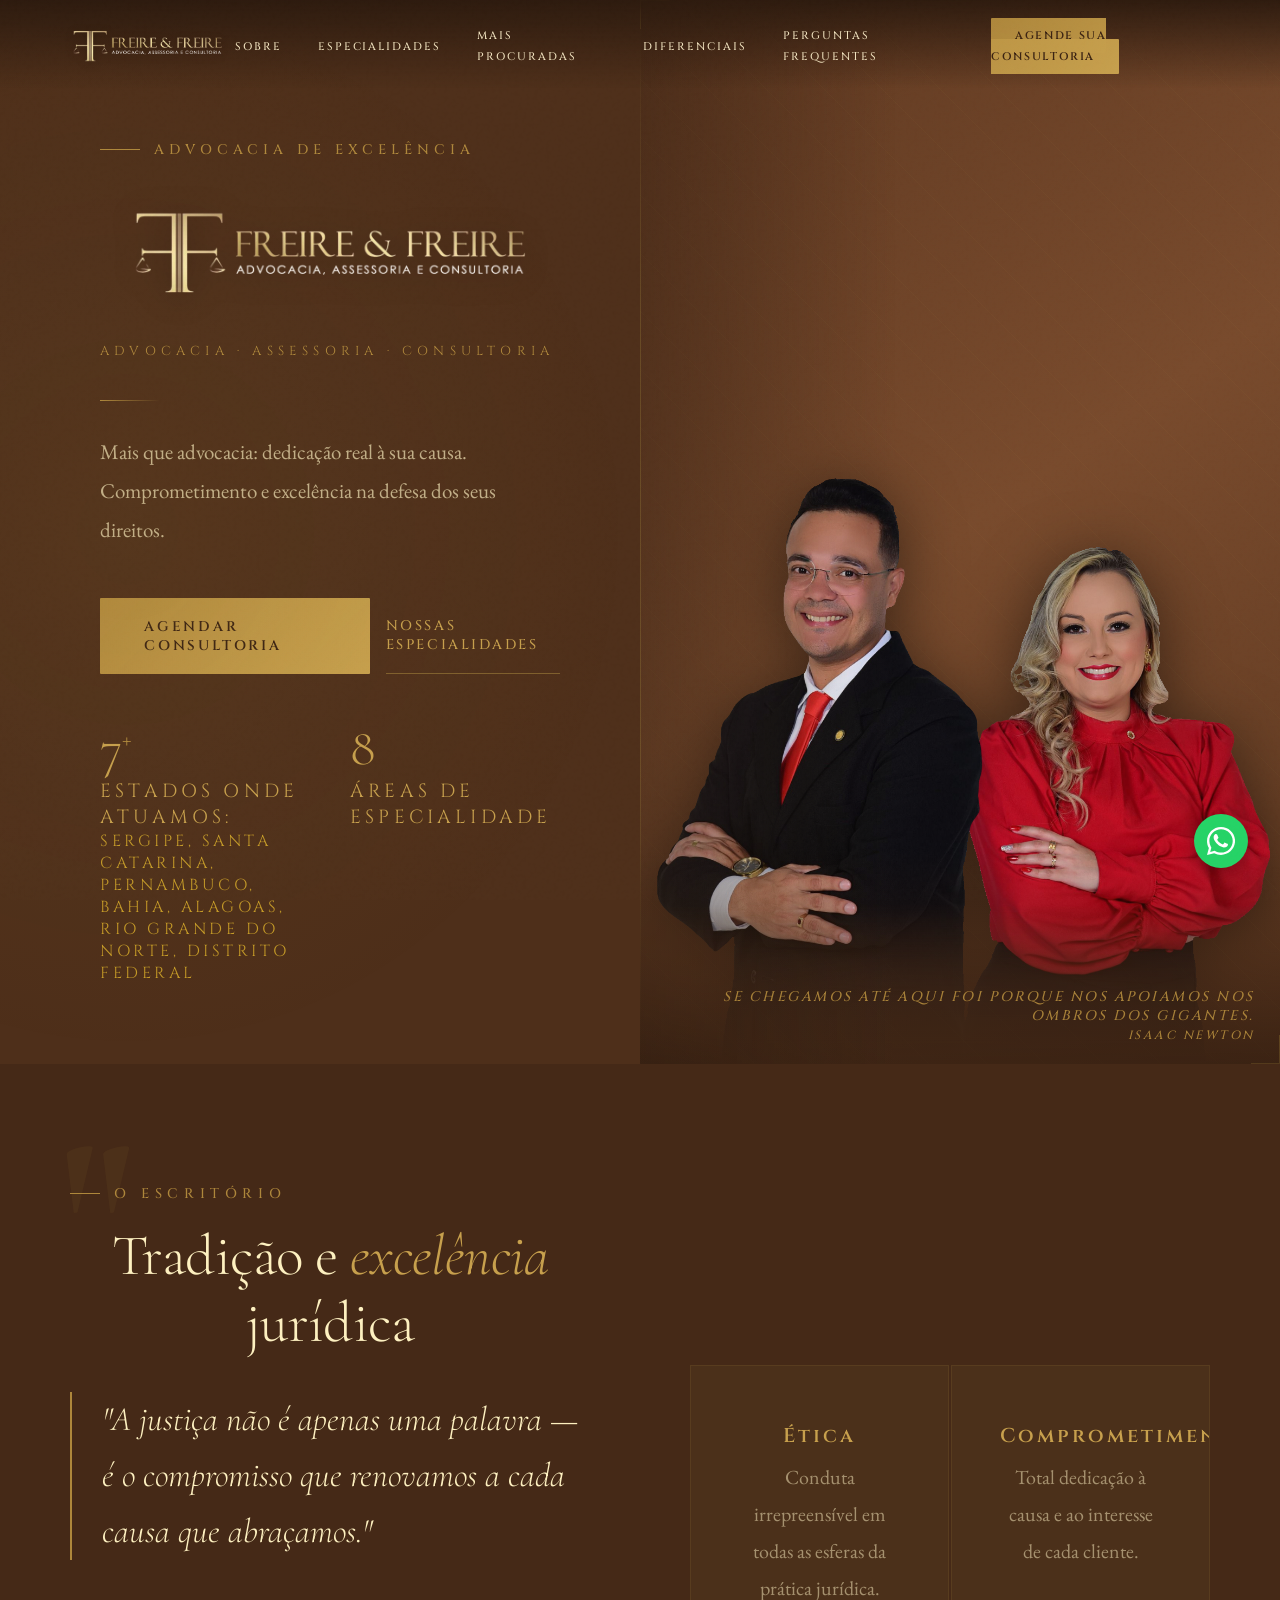
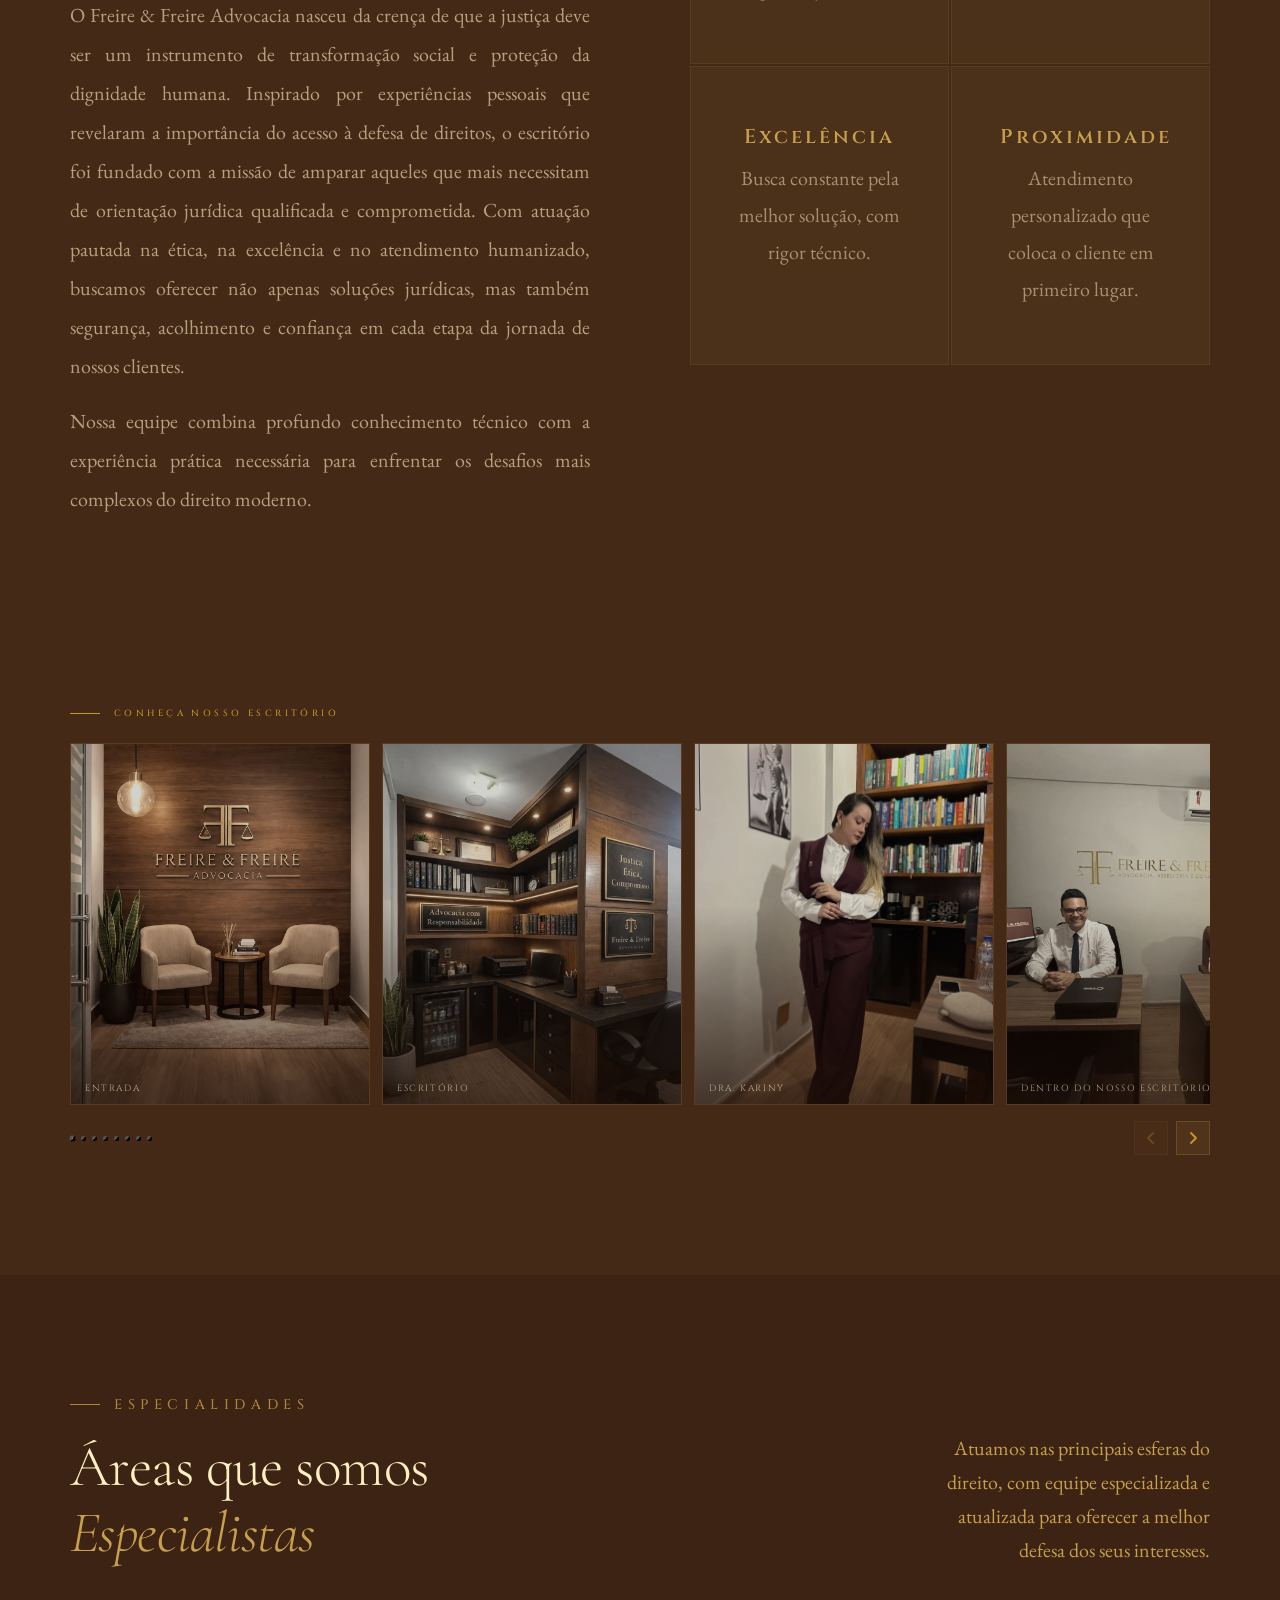
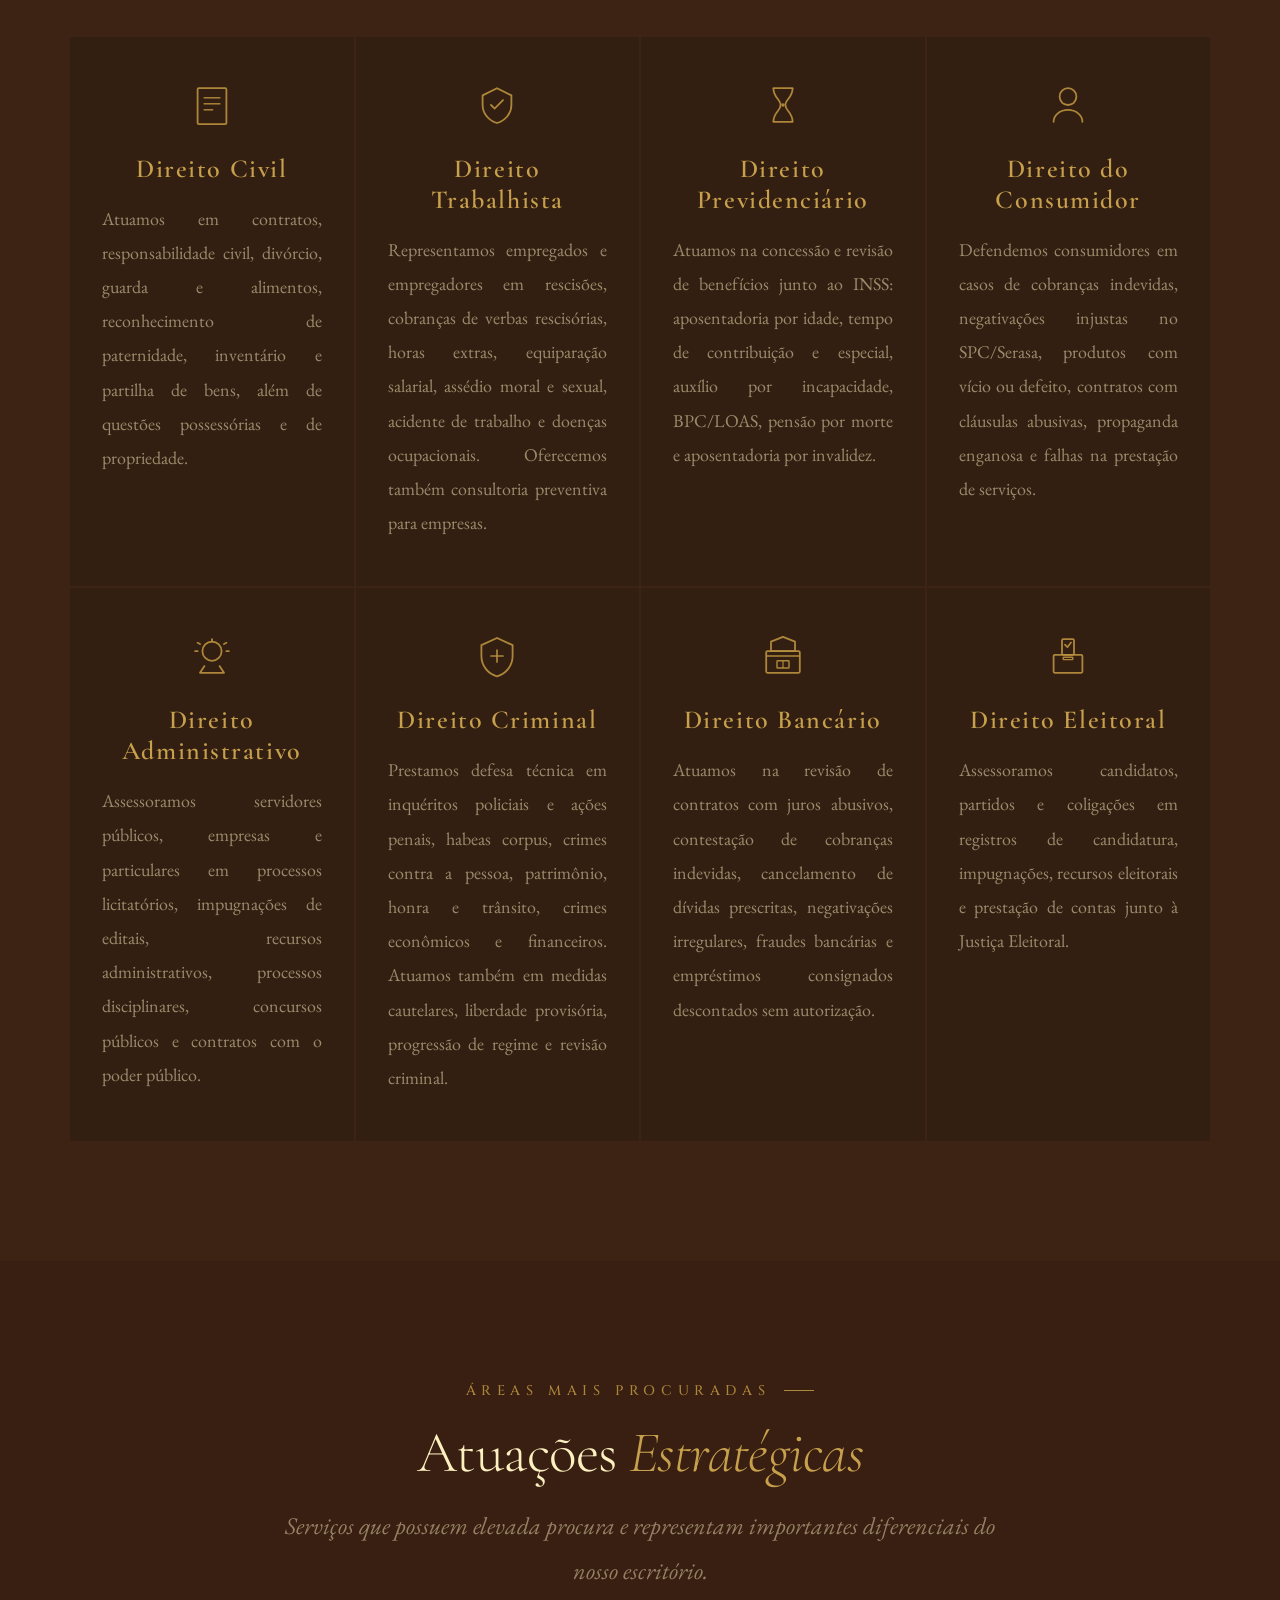
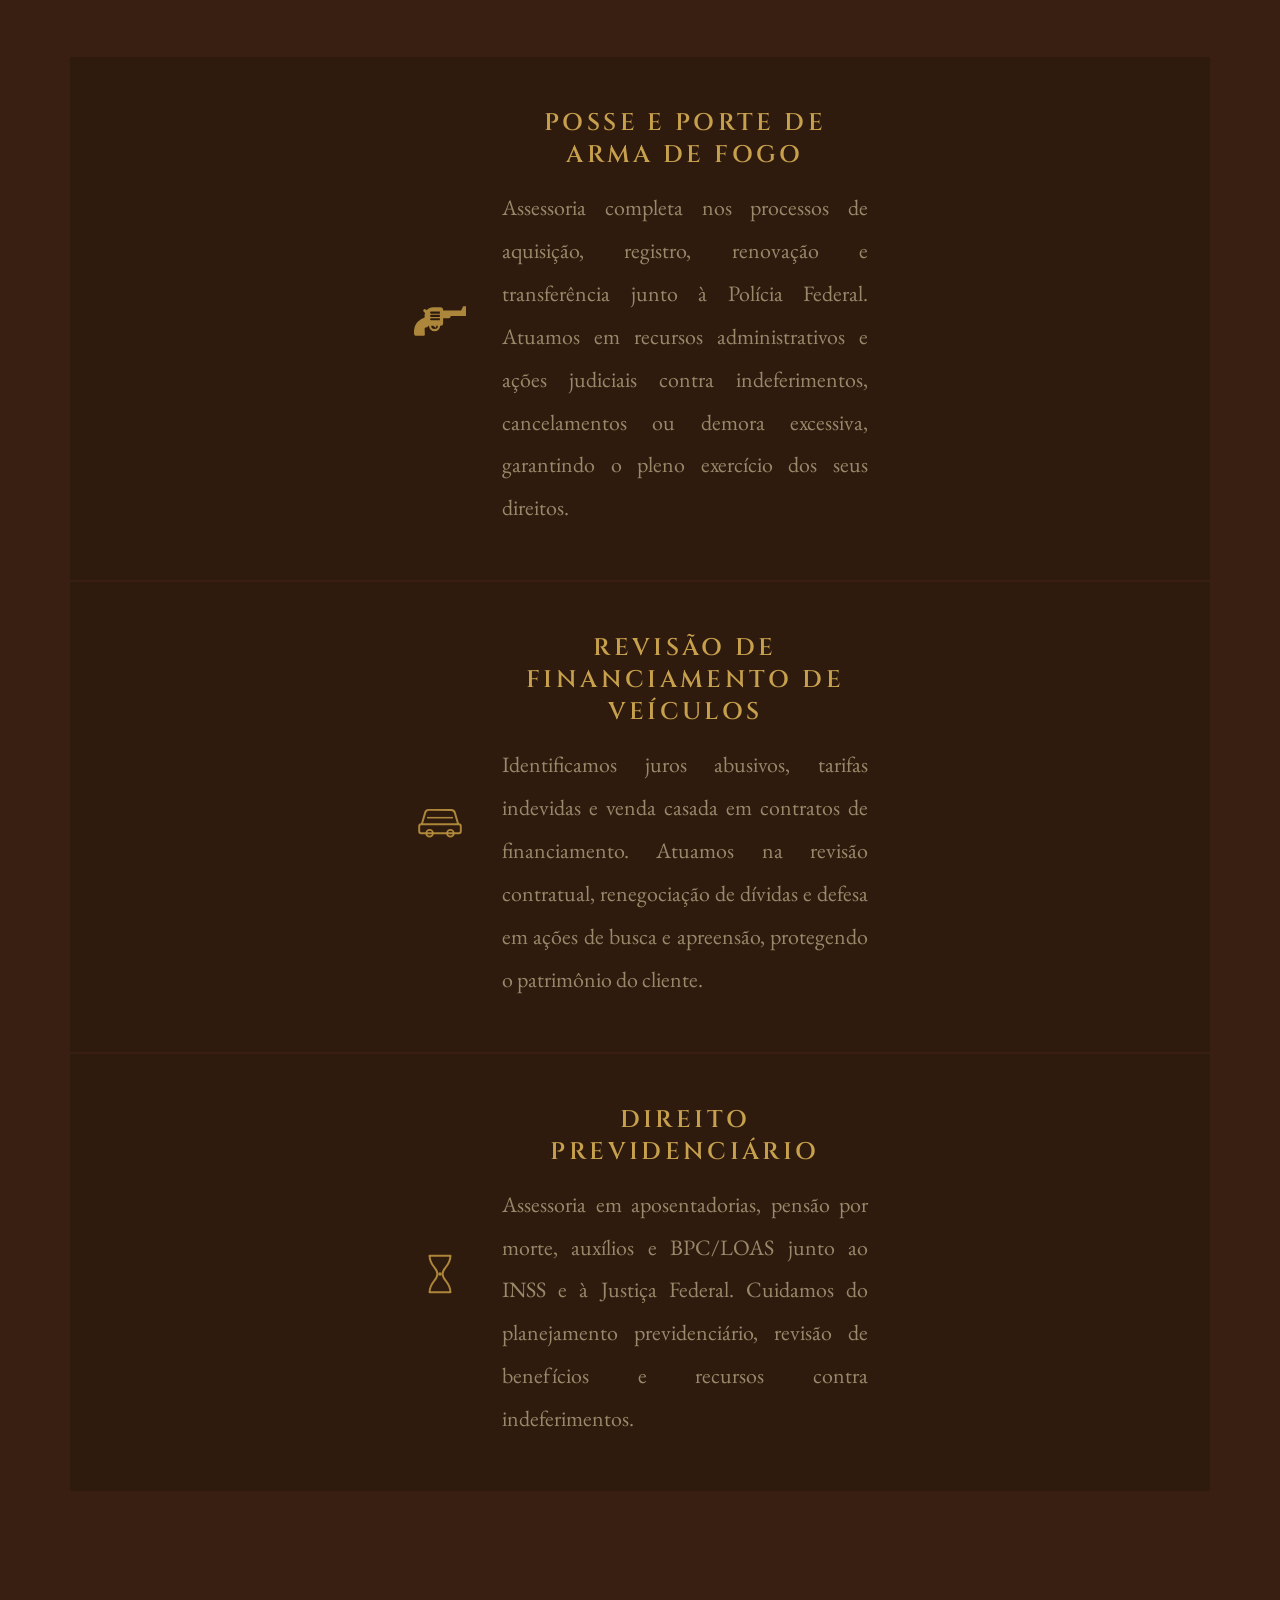
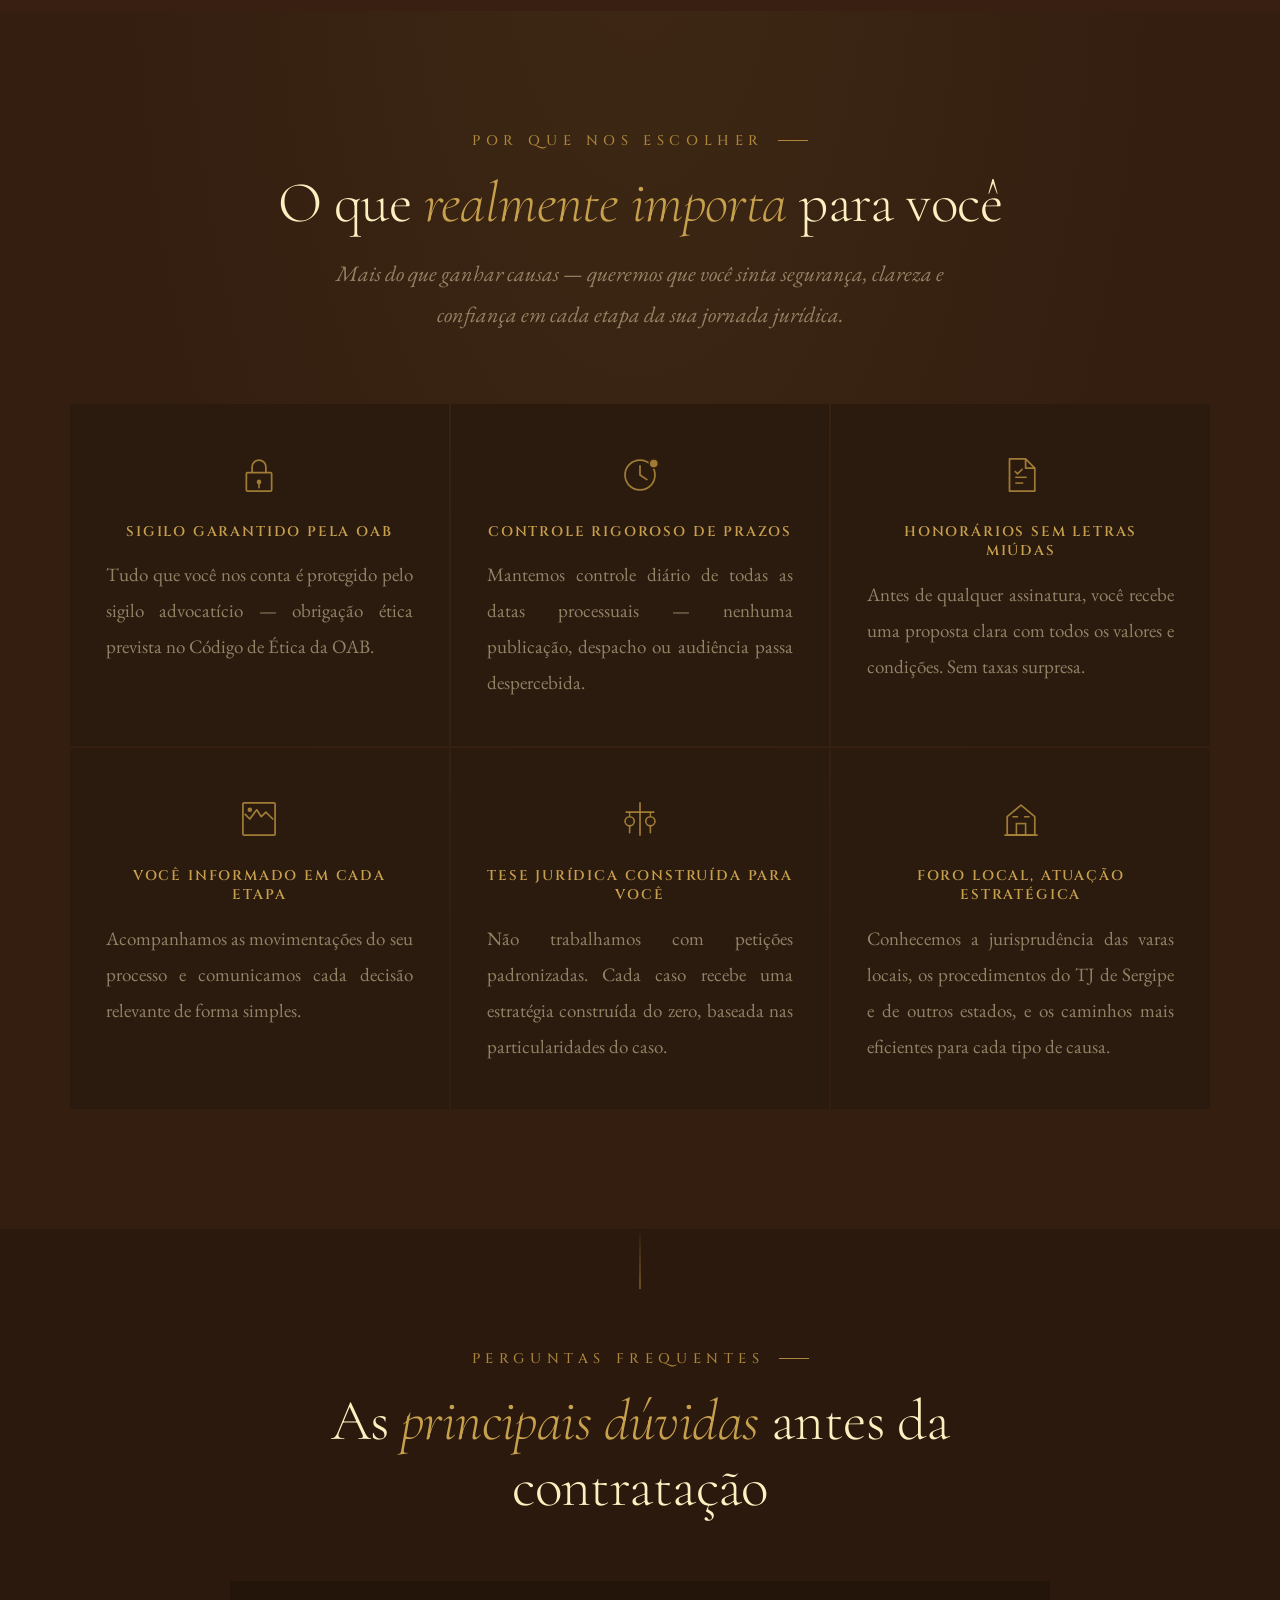
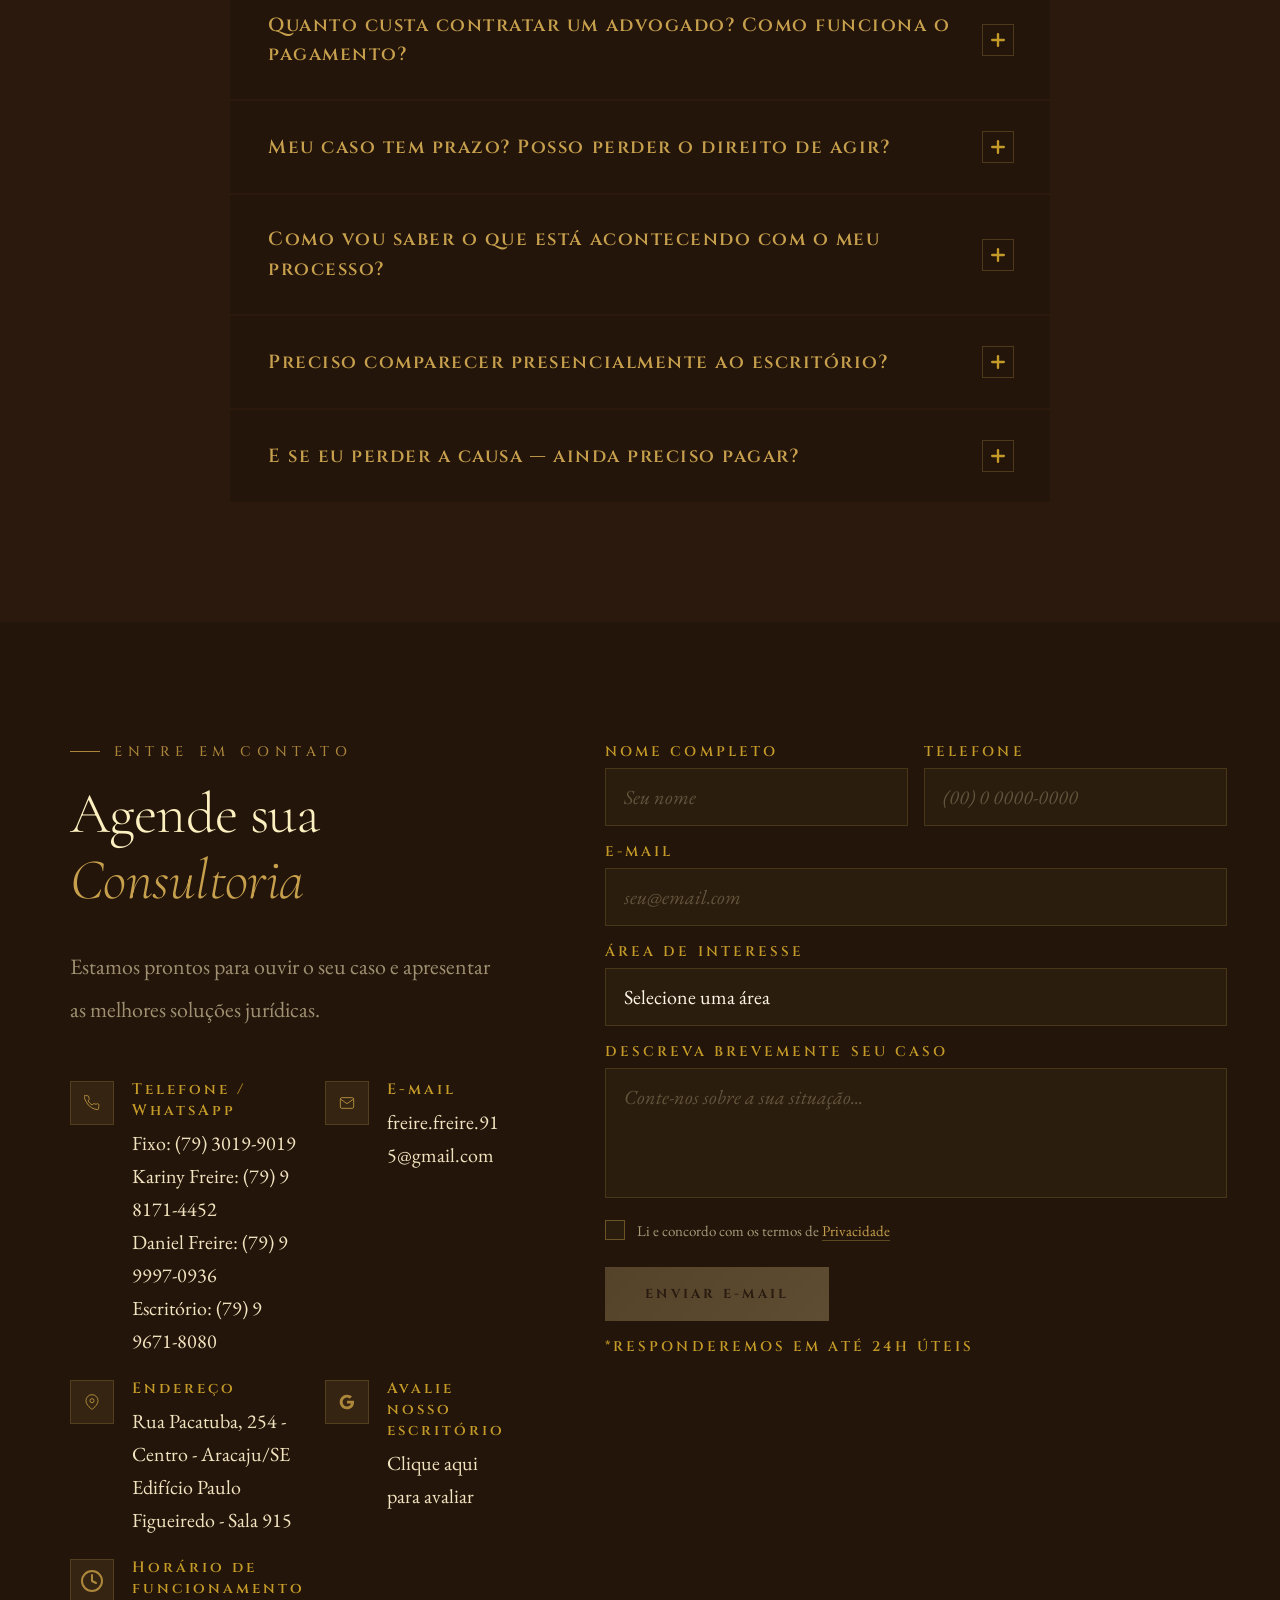
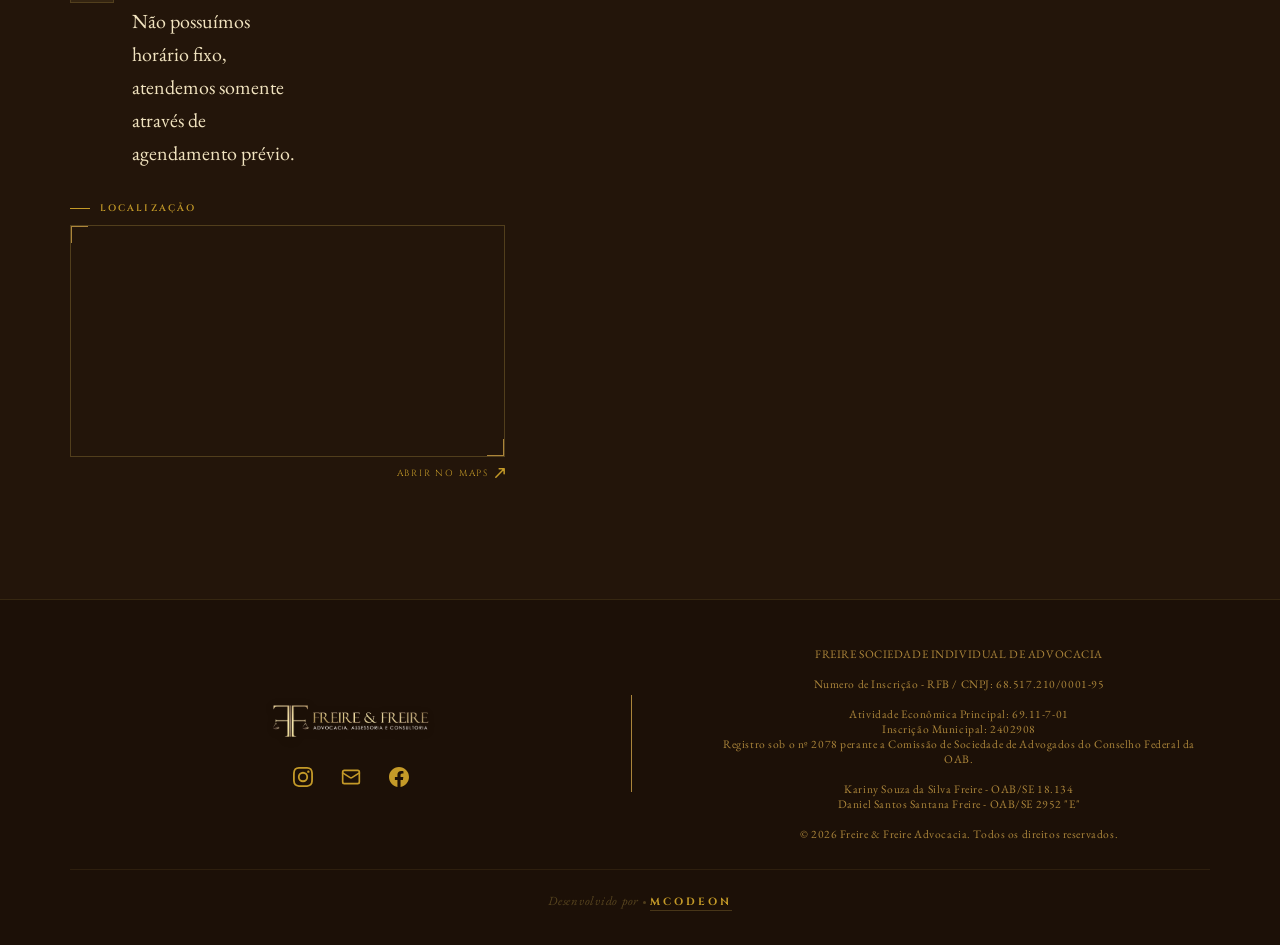
==== commit 5033dd2a: "ajustes solicitados por cliente." ====
--- a/index.html
+++ b/index.html
@@ -101,7 +101,7 @@
         ],
         "hasOfferCatalog": {
           "@type": "OfferCatalog",
-          "name": "Áreas de Atuação",
+          "name": "Especialidades",
           "itemListElement": [
             { "@type": "Offer", "itemOffered": { "@type": "Service", "name": "Direito Civil" } },
             { "@type": "Offer", "itemOffered": { "@type": "Service", "name": "Direito Trabalhista" } },
@@ -150,7 +150,7 @@
           "itemListElement": [
             { "@type": "ListItem", "position": 1, "name": "Início",              "item": "https://freireefreire.adv.br/" },
             { "@type": "ListItem", "position": 2, "name": "O Escritório",        "item": "https://freireefreire.adv.br/#sobre" },
-            { "@type": "ListItem", "position": 3, "name": "Áreas de Atuação",   "item": "https://freireefreire.adv.br/#areas" },
+            { "@type": "ListItem", "position": 3, "name": "Especialidades",   "item": "https://freireefreire.adv.br/#areas" },
             { "@type": "ListItem", "position": 4, "name": "Perguntas Frequentes","item": "https://freireefreire.adv.br/#faq" },
             { "@type": "ListItem", "position": 5, "name": "Contato",             "item": "https://freireefreire.adv.br/#contato" }
           ]
@@ -197,8 +197,10 @@
 <div class="nav-mobile-menu" id="mobileMenu">
   <img src="assets/img/logo-semfundo.webp" alt="Freire & Freire" class="nav-mobile-logo" loading="lazy">
   <ul>
-    <li><a href="#sobre" onclick="closeMobileMenu()">O Escritório</a></li>
-    <li><a href="#areas" onclick="closeMobileMenu()">Áreas de Atuação</a></li>
+    <li><a href="#sobre" onclick="closeMobileMenu()">Sobre</a></li>
+    <li><a href="#areas" onclick="closeMobileMenu()">Especialidades</a></li>
+    <li><a href="#processo" onclick="closeMobileMenu()">Mais procuradas</a></li>
+    <li><a href="#diferenciais" onclick="closeMobileMenu()">Diferenciais</a></li>
     <li><a href="#faq" onclick="closeMobileMenu()">Perguntas Frequentes</a></li>
   </ul>
   <a href="#contato" class="mobile-cta" onclick="closeMobileMenu()">Agendar Consultoria</a>
@@ -210,8 +212,10 @@
     <img src="assets/img/logo-semfundo.webp" alt="Logo Freire & Freire" class="logonav" loading="eager">
   </a>
   <ul class="nav-links">
-    <li><a href="#sobre">O Escritório</a></li>
-    <li><a href="#areas">Áreas de Atuação</a></li>
+    <li><a href="#sobre">Sobre</a></li>
+    <li><a href="#areas">Especialidades</a></li>
+    <li><a href="#processo">Mais procuradas</a></li>
+    <li><a href="#diferenciais">Diferenciais</a></li>
     <li><a href="#faq">Perguntas Frequentes</a></li>
     <li><a href="#contato" class="nav-cta">Agende sua consultoria</a></li>
   </ul>
@@ -250,7 +254,7 @@
       <div class="photo-frame">
         <div class="photo-frame-corner-tr"></div>
         <div class="photo-frame-corner-bl"></div>
-        <span class="photo-frame-text">Se chegamos até aqui foi porque nos apoiamos nos ombros dos gigantes. Isaac Newton </span>
+        <span class="photo-frame-text">Se chegamos até aqui foi porque nos apoiamos nos ombros dos gigantes.<br><span class="isaac">Isaac Newton</span></span>
       </div>
       <img src="assets/img/Foto dos advogados.png" alt="Foto dos advogados" id="advfoto">
     </div>
@@ -276,22 +280,22 @@
   <div class="about-right">
     <div class="about-values">
       <div class="value-card">
-        <div class="value-num">01</div>
+        <!-- <div class="value-num">01</div> -->
         <div class="value-title">Ética</div>
         <p class="value-text">Conduta irrepreensível em todas as esferas da prática jurídica.</p>
       </div>
       <div class="value-card">
-        <div class="value-num">02</div>
+        <!-- <div class="value-num">02</div> -->
         <div class="value-title">Comprometimento</div>
         <p class="value-text">Total dedicação à causa e ao interesse de cada cliente.</p>
       </div>
       <div class="value-card">
-        <div class="value-num">03</div>
+        <!-- <div class="value-num">03</div> -->
         <div class="value-title">Excelência</div>
         <p class="value-text">Busca constante pela melhor solução, com rigor técnico.</p>
       </div>
       <div class="value-card">
-        <div class="value-num">04</div>
+        <!-- <div class="value-num">04</div> -->
         <div class="value-title">Proximidade</div>
         <p class="value-text">Atendimento personalizado que coloca o cliente em primeiro lugar.</p>
       </div>
@@ -373,7 +377,6 @@
   </div>
   <div class="areas-grid">
     <div class="area-card">
-      <div class="area-card-num">01</div>
       <svg class="area-icon" viewBox="0 0 40 40" fill="none" xmlns="http://www.w3.org/2000/svg">
         <rect x="8" y="6" width="24" height="30" rx="1" stroke="currentColor" stroke-width="1.5"/>
         <line x1="13" y1="14" x2="27" y2="14" stroke="currentColor" stroke-width="1.2"/>
@@ -381,38 +384,34 @@
         <line x1="13" y1="24" x2="21" y2="24" stroke="currentColor" stroke-width="1.2"/>
       </svg>
       <div class="area-title">Direito Civil</div>
-      <p class="area-text">Atuamos em contratos, responsabilidade civil, divórcio, guarda e alimentos, reconhecimento de paternidade, inventário e partilha de bens, além de questões possessórias e de propriedade. Defendemos seus interesses em litígios e também na elaboração preventiva de acordos sólidos.</p>
+      <p class="area-text">Atuamos em contratos, responsabilidade civil, divórcio, guarda e alimentos, reconhecimento de paternidade, inventário e partilha de bens, além de questões possessórias e de propriedade. </p>
     </div>
     <div class="area-card">
-      <div class="area-card-num">02</div>
       <svg class="area-icon" viewBox="0 0 40 40" fill="none" xmlns="http://www.w3.org/2000/svg">
         <path d="M20 6L8 12v8c0 7 5 13 12 15 7-2 12-8 12-15v-8L20 6z" stroke="currentColor" stroke-width="1.5"/>
         <polyline points="15,20 18,23 25,16" stroke="currentColor" stroke-width="1.5" stroke-linecap="round"/>
       </svg>
       <div class="area-title">Direito Trabalhista</div>
-      <p class="area-text">Representamos empregados e empregadores em rescisões, cobranças de verbas rescisórias, horas extras, equiparação salarial, assédio moral e sexual, acidente de trabalho e doenças ocupacionais. Oferecemos também consultoria preventiva para empresas que buscam conformidade com a CLT e redução de passivo trabalhista.</p>
+      <p class="area-text">Representamos empregados e empregadores em rescisões, cobranças de verbas rescisórias, horas extras, equiparação salarial, assédio moral e sexual, acidente de trabalho e doenças ocupacionais. Oferecemos também consultoria preventiva para empresas.</p>
     </div>
     <div class="area-card">
-      <div class="area-card-num">03</div>
       <svg class="area-icon" viewBox="0 0 40 40" fill="none" xmlns="http://www.w3.org/2000/svg">
         <path d="M12 6h16M12 34h16" stroke="currentColor" stroke-width="1.5" stroke-linecap="round"/>
         <path d="M12 6c0 8 6 9 6 14s-6 6-6 14M28 6c0 8-6 9-6 14s6 6 6 14" stroke="currentColor" stroke-width="1.5" stroke-linejoin="round"/>
         <circle cx="20" cy="20" r="1.4" fill="currentColor"/>
       </svg>
       <div class="area-title">Direito Previdenciário</div>
-      <p class="area-text">Atuamos na concessão e revisão de benefícios junto ao INSS: aposentadoria por idade, tempo de contribuição e especial, auxílio por incapacidade, BPC/LOAS, pensão por morte e aposentadoria por invalidez. Combatemos negativas indevidas e lutamos pela revisão de benefícios concedidos a menor.</p>
+      <p class="area-text">Atuamos na concessão e revisão de benefícios junto ao INSS: aposentadoria por idade, tempo de contribuição e especial, auxílio por incapacidade, BPC/LOAS, pensão por morte e aposentadoria por invalidez.</p>
     </div>
     <div class="area-card">
-      <div class="area-card-num">04</div>
       <svg class="area-icon" viewBox="0 0 40 40" fill="none" xmlns="http://www.w3.org/2000/svg">
         <path d="M20 6a7 7 0 100 14A7 7 0 0020 6z" stroke="currentColor" stroke-width="1.5"/>
         <path d="M8 34c0-5.5 5.4-10 12-10s12 4.5 12 10" stroke="currentColor" stroke-width="1.5" stroke-linecap="round"/>
       </svg>
       <div class="area-title">Direito do Consumidor</div>
-      <p class="area-text">Defendemos consumidores em casos de cobranças indevidas, negativações injustas no SPC/Serasa, produtos com vício ou defeito, contratos com cláusulas abusivas, propaganda enganosa e falhas na prestação de serviços. Buscamos indenizações por danos materiais e morais junto a fornecedores e prestadores.</p>
+      <p class="area-text">Defendemos consumidores em casos de cobranças indevidas, negativações injustas no SPC/Serasa, produtos com vício ou defeito, contratos com cláusulas abusivas, propaganda enganosa e falhas na prestação de serviços.</p>
     </div>
     <div class="area-card">
-      <div class="area-card-num">05</div>
       <svg class="area-icon" viewBox="0 0 40 40" fill="none" xmlns="http://www.w3.org/2000/svg">
         <circle cx="20" cy="16" r="8" stroke="currentColor" stroke-width="1.5"/>
         <line x1="20" y1="8" x2="20" y2="6" stroke="currentColor" stroke-width="1.5" stroke-linecap="round"/>
@@ -423,20 +422,18 @@
         <path d="M14 28l-4 6h20l-4-6" stroke="currentColor" stroke-width="1.5" stroke-linejoin="round"/>
       </svg>
       <div class="area-title">Direito Administrativo</div>
-      <p class="area-text">Assessoramos servidores públicos, empresas e particulares em processos licitatórios, impugnações de editais, recursos administrativos, processos disciplinares, concursos públicos e contratos com o poder público. Atuamos também na contestação de atos administrativos ilegais e no controle da legalidade da Administração.</p>
+      <p class="area-text">Assessoramos servidores públicos, empresas e particulares em processos licitatórios, impugnações de editais, recursos administrativos, processos disciplinares, concursos públicos e contratos com o poder público.</p>
     </div>
     <div class="area-card">
-      <div class="area-card-num">06</div>
       <svg class="area-icon" viewBox="0 0 40 40" fill="none" xmlns="http://www.w3.org/2000/svg">
         <path d="M20 5L7 11v9c0 8 5.5 15 13 17 7.5-2 13-9 13-17v-9L20 5z" stroke="currentColor" stroke-width="1.5"/>
         <line x1="15" y1="20" x2="25" y2="20" stroke="currentColor" stroke-width="1.4" stroke-linecap="round"/>
         <line x1="20" y1="15" x2="20" y2="25" stroke="currentColor" stroke-width="1.4" stroke-linecap="round"/>
       </svg>
       <div class="area-title">Direito Criminal</div>
-      <p class="area-text">Prestamos defesa técnica em inquéritos policiais e ações penais, habeas corpus, crimes contra a pessoa, patrimônio, honra e trânsito, crimes econômicos e financeiros. Atuamos também em medidas cautelares, liberdade provisória, progressão de regime e revisão criminal, garantindo o pleno exercício da ampla defesa.</p>
+      <p class="area-text">Prestamos defesa técnica em inquéritos policiais e ações penais, habeas corpus, crimes contra a pessoa, patrimônio, honra e trânsito, crimes econômicos e financeiros. Atuamos também em medidas cautelares, liberdade provisória, progressão de regime e revisão criminal.</p>
     </div>
     <div class="area-card">
-      <div class="area-card-num">07</div>
       <svg class="area-icon" viewBox="0 0 40 40" fill="none" xmlns="http://www.w3.org/2000/svg">
         <rect x="6" y="16" width="28" height="18" rx="1" stroke="currentColor" stroke-width="1.5"/>
         <path d="M6 20h28" stroke="currentColor" stroke-width="1.2"/>
@@ -445,11 +442,10 @@
         <line x1="20" y1="24" x2="20" y2="30" stroke="currentColor" stroke-width="1"/>
       </svg>
       <div class="area-title">Direito Bancário</div>
-      <p class="area-text">Atuamos na revisão de contratos com juros abusivos, contestação de cobranças indevidas, cancelamento de dívidas prescritas, negativações irregulares, fraudes bancárias e empréstimos consignados descontados sem autorização. Também patrocinamos ações revisionais de financiamentos de veículos e imóveis com cláusulas leoninas.</p>
+      <p class="area-text">Atuamos na revisão de contratos com juros abusivos, contestação de cobranças indevidas, cancelamento de dívidas prescritas, negativações irregulares, fraudes bancárias e empréstimos consignados descontados sem autorização.</p>
     </div>
 
     <div class="area-card">
-      <div class="area-card-num">08</div>
       <svg class="area-icon" viewBox="0 0 40 40" fill="none" xmlns="http://www.w3.org/2000/svg">
         <rect x="8" y="19" width="24" height="15" rx="1" stroke="currentColor" stroke-width="1.5"/>
         <rect x="16" y="21" width="8" height="2" rx="0.5" stroke="currentColor" stroke-width="1.2"/>
@@ -457,7 +453,7 @@
         <path d="M17.5 10.5l2 2.2 3-4" stroke="currentColor" stroke-width="1.4" stroke-linecap="round" stroke-linejoin="round"/>
       </svg>
       <div class="area-title">Direito Eleitoral</div>
-      <p class="area-text">Assessoramos candidatos, partidos e coligações em registros de candidatura, impugnações, recursos eleitorais e prestação de contas junto à Justiça Eleitoral. Atuamos também na defesa em representações por abuso de poder econômico e político, captação ilícita de sufrágio e propaganda eleitoral irregular — garantindo que sua campanha ou mandato esteja sempre dentro da lei.</p>
+      <p class="area-text">Assessoramos candidatos, partidos e coligações em registros de candidatura, impugnações, recursos eleitorais e prestação de contas junto à Justiça Eleitoral.</p>
     </div>
   </div>
 </section>
@@ -473,7 +469,6 @@
 
     <!-- 01 — ARMA DE FOGO -->
     <div class="processo-card">
-      <span class="processo-num">01</span>
       <svg class="processo-icon" viewBox="0 -10.24 47.753 47.753" xmlns="http://www.w3.org/2000/svg" fill="currentColor">
         <g transform="translate(-382.247 -613.466)">
           <path d="M427.4,613.466l-1.86,4H409v-.394a2.464,2.464,0,0,0-2.156-2.606h-6.4a8.564,8.564,0,0,0-6.71,2.836l-.646-.739,0,0a1.347,1.347,0,0,0-1.977,1.828,1.334,1.334,0,0,0,.112.113l1.139,1.3a8.218,8.218,0,0,0-.362,2.451v1.523a14.792,14.792,0,0,0-6.312,3.913c-3.386,3.386-3.436,7.764-3.441,10.6a2.479,2.479,0,0,0,2.485,2.44l6.318-.02a1.215,1.215,0,0,0,1.167-1.222L392,634.319a1.421,1.421,0,0,1,.259-.885,1.094,1.094,0,0,1,.675-.391,3.892,3.892,0,0,0,2.239-.81,2.026,2.026,0,0,0,.386-.767h.451a5.13,5.13,0,0,0,10.258,0h.642a2.24,2.24,0,0,0,2.09-2.424v-4.576h5a2,2,0,0,0,2-2h14v-9Zm-26.258,21.02a3.138,3.138,0,0,1-3.129-3.02h2.106l1.784,1.784.989-.989-.8-.795h2.174A3.138,3.138,0,0,1,401.139,634.486Zm4.861-8.02h-8a1,1,0,0,1,0-2h8Zm0-3h-8a1,1,0,0,1,0-2h8Zm0-3h-8a1,1,0,0,1,0-2h8Z"/>
@@ -489,7 +484,6 @@
 
     <!-- 02 — FINANCIAMENTO DE VEÍCULOS -->
     <div class="processo-card">
-      <span class="processo-num">02</span>
       <svg class="processo-icon" viewBox="0 0 40 40" fill="none" xmlns="http://www.w3.org/2000/svg">
         <path d="M6 24l2.5-8.5A3 3 0 0111.4 13h17.2a3 3 0 012.9 2.5L34 24" stroke="currentColor" stroke-width="1.5" stroke-linejoin="round"/>
         <rect x="4" y="24" width="32" height="7" rx="1.5" stroke="currentColor" stroke-width="1.5"/>
@@ -507,7 +501,6 @@
 
     <!-- 03 — PREVIDENCIÁRIO -->
     <div class="processo-card">
-      <span class="processo-num">03</span>
       <svg class="processo-icon" viewBox="0 0 40 40" fill="none" xmlns="http://www.w3.org/2000/svg">
   <path d="M12 6h16M12 34h16" stroke="currentColor" stroke-width="1.5" stroke-linecap="round"/>
   <path d="M12 6c0 8 6 9 6 14s-6 6-6 14M28 6c0 8-6 9-6 14s6 6 6 14" stroke="currentColor" stroke-width="1.5" stroke-linejoin="round"/>
@@ -536,7 +529,6 @@
 
     <!-- 01 -->
     <div class="diff-card">
-      <span class="diff-card-num">01</span>
       <svg class="diff-card-icon" viewBox="0 0 40 40" fill="none" xmlns="http://www.w3.org/2000/svg">
         <rect x="9" y="18" width="22" height="16" rx="1" stroke="currentColor" stroke-width="1.5"/>
         <path d="M14 18v-5a6 6 0 0112 0v5" stroke="currentColor" stroke-width="1.5"/>
@@ -544,24 +536,22 @@
         <line x1="20" y1="28" x2="20" y2="31" stroke="currentColor" stroke-width="1.4" stroke-linecap="round"/>
       </svg>
       <div class="diff-card-title">Sigilo Garantido pela OAB</div>
-      <p class="diff-card-text">Tudo que você nos conta é protegido pelo sigilo advocatício — obrigação ética prevista no Código de Ética da OAB. Você pode falar com total liberdade, sem medo de exposição.</p>
+      <p class="diff-card-text">Tudo que você nos conta é protegido pelo sigilo advocatício — obrigação ética prevista no Código de Ética da OAB.</p>
     </div>
 
     <!-- 02 -->
     <div class="diff-card">
-      <span class="diff-card-num">02</span>
       <svg class="diff-card-icon" viewBox="0 0 40 40" fill="none" xmlns="http://www.w3.org/2000/svg">
         <circle cx="20" cy="20" r="13" stroke="currentColor" stroke-width="1.5"/>
         <polyline points="20,12 20,20 26,24" stroke="currentColor" stroke-width="1.5" stroke-linecap="round" stroke-linejoin="round"/>
         <circle cx="32" cy="10" r="4" fill="currentColor" stroke="var(--brown-deep)" stroke-width="1.5"/>
       </svg>
       <div class="diff-card-title">Controle Rigoroso de Prazos</div>
-      <p class="diff-card-text">No direito, um prazo perdido pode encerrar uma causa. Mantemos controle diário de todas as datas processuais — nenhuma publicação, despacho ou audiência passa despercebida.</p>
+      <p class="diff-card-text">Mantemos controle diário de todas as datas processuais — nenhuma publicação, despacho ou audiência passa despercebida.</p>
     </div>
 
     <!-- 03 -->
     <div class="diff-card">
-      <span class="diff-card-num">03</span>
       <svg class="diff-card-icon" viewBox="0 0 40 40" fill="none" xmlns="http://www.w3.org/2000/svg">
         <path d="M10 6h14l8 8v20H10V6z" stroke="currentColor" stroke-width="1.5" stroke-linejoin="round"/>
         <path d="M24 6v8h8" stroke="currentColor" stroke-width="1.5" stroke-linejoin="round"/>
@@ -570,24 +560,22 @@
         <polyline points="15,17 17,19 21,15" stroke="currentColor" stroke-width="1.4" stroke-linecap="round" stroke-linejoin="round"/>
       </svg>
       <div class="diff-card-title">Honorários sem Letras Miúdas</div>
-      <p class="diff-card-text">Antes de qualquer assinatura, você recebe uma proposta clara com todos os valores e condições. Sem taxas surpresa, sem cobranças não acordadas. O contrato é lido junto com você.</p>
+      <p class="diff-card-text">Antes de qualquer assinatura, você recebe uma proposta clara com todos os valores e condições. Sem taxas surpresa.</p>
     </div>
 
     <!-- 04 -->
     <div class="diff-card">
-      <span class="diff-card-num">04</span>
       <svg class="diff-card-icon" viewBox="0 0 40 40" fill="none" xmlns="http://www.w3.org/2000/svg">
         <path d="M8 16l4 4 6-8 4 6 4-4 6 6" stroke="currentColor" stroke-width="1.5" stroke-linecap="round" stroke-linejoin="round"/>
         <rect x="6" y="6" width="28" height="28" rx="1" stroke="currentColor" stroke-width="1.5"/>
         <circle cx="12" cy="12" r="2" fill="currentColor"/>
       </svg>
       <div class="diff-card-title">Você Informado em Cada Etapa</div>
-      <p class="diff-card-text">Acompanhamos as movimentações do seu processo e comunicamos cada decisão relevante de forma simples, sem juridiquês. Você entende o que está acontecendo — sempre.</p>
+      <p class="diff-card-text">Acompanhamos as movimentações do seu processo e comunicamos cada decisão relevante de forma simples.</p>
     </div>
 
     <!-- 05 -->
     <div class="diff-card">
-      <span class="diff-card-num">05</span>
       <svg class="diff-card-icon" viewBox="0 0 40 40" fill="none" xmlns="http://www.w3.org/2000/svg">
         <line x1="20" y1="6" x2="20" y2="34" stroke="currentColor" stroke-width="1.5" stroke-linecap="round"/>
         <line x1="8" y1="14" x2="32" y2="14" stroke="currentColor" stroke-width="1.5" stroke-linecap="round"/>
@@ -598,12 +586,11 @@
         <line x1="29" y1="26" x2="29" y2="32" stroke="currentColor" stroke-width="1.4" stroke-linecap="round"/>
       </svg>
       <div class="diff-card-title">Tese Jurídica Construída para Você</div>
-      <p class="diff-card-text">Não trabalhamos com petições padronizadas. Cada caso recebe uma estratégia construída do zero, baseada nas particularidades da sua situação e no melhor caminho para o seu objetivo.</p>
+      <p class="diff-card-text">Não trabalhamos com petições padronizadas. Cada caso recebe uma estratégia construída do zero, baseada nas particularidades do caso.</p>
     </div>
 
     <!-- 06 -->
     <div class="diff-card">
-      <span class="diff-card-num">06</span>
       <svg class="diff-card-icon" viewBox="0 0 40 40" fill="none" xmlns="http://www.w3.org/2000/svg">
         <path d="M8 34V18L20 8l12 10v16H8z" stroke="currentColor" stroke-width="1.5" stroke-linejoin="round"/>
         <rect x="16" y="24" width="8" height="10" stroke="currentColor" stroke-width="1.4"/>
@@ -685,8 +672,12 @@
         <div class="contact-item-content">
           <h5>Telefone / WhatsApp</h5>
           <p><a href="tel:+557930199019">Fixo: (79) 3019-9019</a></p>
-          <p><a href="https://wa.me/5579981714452?text=Olá+Kariny,+vim+através+do+site+e+quero+falar+sobre+consultoria" target="_blank" rel="noopener" aria-label="WhatsApp">Kariny: (79) 9 8171-4452</a></p> 
-          <p><a href="https://wa.me/5579996718080?text=Olá,+vim+através+do+site+e+quero+falar+sobre+consultoria" target="_blank" rel="noopener" aria-label="WhatsApp">Escritório: (79) 9 9671-8080</a></p> 
+          <p><a href="https://wa.me/5579981714452?text=Olá+Kariny,+vim+através+do+site+e+quero+falar+sobre+consultoria" 
+            target="_blank" rel="noopener" aria-label="WhatsApp">Kariny Freire: (79) 9 8171-4452</a></p> 
+          <p><a href="https://wa.me/5579999970936?text=Olá+Daniel,+vim+através+do+site+e+quero+falar+sobre+consultoria" 
+            target="_blank" rel="noopener" aria-label="WhatsApp">Daniel Freire: (79) 9 9997-0936</a></p> 
+          <p><a href="https://wa.me/5579996718080?text=Olá,+vim+através+do+site+e+quero+falar+sobre+consultoria" 
+            target="_blank" rel="noopener" aria-label="WhatsApp">Escritório: (79) 9 9671-8080</a></p> 
         </div>
       </div>
       <div class="contact-item">
@@ -856,10 +847,13 @@
     </div>
     <div class="footer-dir">    
       <p class="footer-oab">
-      FREIRE SOCIEDADE INDIVIDUAL DE ADVOCACIA - CNPJ: 68.517.210/0001-95 <br><br>
-      Numero de Inscrição - RFB: 68.517.210/0001-95 <br><br>
-      Atividade Econômica Principal: 69.11-7-01 <br>
-      <br> Kariny Souza da Silva Freire - OAB/SE 18.134
+      FREIRE SOCIEDADE INDIVIDUAL DE ADVOCACIA<br><br>
+      Numero de Inscrição - RFB / CNPJ: 68.517.210/0001-95 <br>
+      <br>Atividade Econômica Principal: 69.11-7-01
+      <br>Inscrição Municipal: 2402908
+      <br>Registro sob o nº 2078 perante a Comissão de Sociedade de Advogados do Conselho Federal da OAB.
+      <br><br> Kariny Souza da Silva Freire - OAB/SE 18.134 
+      <br>Daniel Santos Santana Freire - OAB/SE 2952 "E"
       <br><br> © 2026 Freire & Freire Advocacia. Todos os direitos reservados.
       </p>
     <!-- <p class="footer-copy"></p> -->
@@ -895,6 +889,15 @@
       </div>
       <div class="float-option-text">
         <span class="float-option-label">Dra. Kariny Freire</span>
+        <span class="float-option-name">Clientes já em atendimento</span>
+      </div>
+
+      <a href="https://wa.me/5579999970936?text=Olá+Daniel,+vim+através+do+site+e+quero+falar+sobre+consultoria" class="float-option" target="_blank" rel="noopener" aria-label="WhatsApp Dra. Freire">
+      <div class="float-option-icon wpp2">
+        <svg xmlns="http://www.w3.org/2000/svg" viewBox="0 0 24 24" width="32" height="32" fill="currentColor"><path d="M12.031 0C5.385 0 .004 5.385.004 12.035c0 2.13.553 4.208 1.603 6.04L.012 24l6.104-1.601a11.96 11.96 0 0 0 5.915 1.562h.003c6.645 0 12.029-5.385 12.029-12.035C24.063 5.385 18.679 0 12.031 0zm0 21.956c-1.802 0-3.567-.484-5.114-1.402l-.367-.217-3.799.996 1.014-3.704-.239-.379a9.927 9.927 0 0 1-1.52-5.305c0-5.516 4.492-10.007 10.025-10.007 5.534 0 10.026 4.491 10.026 10.007 0 5.517-4.492 10.011-10.026 10.011zm5.502-7.514c-.302-.151-1.785-.882-2.062-.983-.277-.101-.479-.151-.68.151-.202.302-.781.983-.956 1.185-.176.202-.353.227-.655.076-.302-.151-1.275-.47-2.428-1.5-1.01-.904-1.691-2.02-1.892-2.322-.202-.302-.021-.466.13-.617.135-.136.302-.352.453-.529.151-.176.202-.302.302-.503.1-.202.05-.378-.025-.529-.076-.151-.68-1.638-.931-2.242-.245-.589-.494-.508-.68-.518a14.28 14.28 0 0 0-.579-.011c-.202 0-.529.076-.806.378-.277.302-1.058 1.033-1.058 2.519s1.083 2.921 1.234 3.123c.151.202 2.129 3.249 5.158 4.557.72.311 1.282.497 1.721.636.723.23 1.381.198 1.901.12.58-.087 1.785-.73 2.037-1.435.252-.705.252-1.309.176-1.435-.076-.126-.277-.202-.579-.353z"/></svg>
+      </div>
+      <div class="float-option-text">
+        <span class="float-option-label">Dr. Daniel Freire</span>
         <span class="float-option-name">Clientes já em atendimento</span>
       </div>
     </a>
--- a/assets/css/styles.css
+++ b/assets/css/styles.css
@@ -116,7 +116,7 @@
 .hero {
     min-height: 100vh;
     display: grid;
-    grid-template-columns: 1.2fr 0.8fr;
+    grid-template-columns: 1fr 1fr;
     position: relative;
     overflow: hidden;
 }
@@ -124,7 +124,7 @@
 /* Left decorative vertical line */
 .hero::before {
     content: '';
-    position: absolute; left: 60%; top: 0; bottom: 0;
+    position: absolute; left: 50%; top: 0; bottom: 0;
     width: 1px;
     background: linear-gradient(to bottom, transparent, rgba(201,168,76,0.4) 30%, rgba(201,168,76,0.4) 70%, transparent);
     z-index: 2;
@@ -155,7 +155,7 @@
 }
 
 .logohero {
-    max-width: 480px;
+    max-width: 580px;
     width: 100%;
     height: auto;
     margin-bottom: 20px;
@@ -220,6 +220,7 @@
     display: flex; gap: 40px;
     flex-wrap: wrap;
 }
+.isaac {font-size: 12px;}
 .stat {
     flex: 1 1 200px;
     min-width: 0;
@@ -269,13 +270,7 @@
     z-index: 1;
 }
 /* Elegant frame */
-.photo-frame {
-    position: absolute;
-    top: 50px; left: 50px; right: 50px; bottom: 50px;
-    border: 1px solid rgba(201,168,76,0.25);
-    pointer-events: none;
-    z-index: 3; /* Render borders on top or bottom nicely */
-}
+
 .photo-frame::before, .photo-frame::after {
     content: '';
     position: absolute;
@@ -291,7 +286,7 @@
     border-bottom: 2px solid var(--gold);
     border-right: 2px solid var(--gold);
 }
-.photo-frame-corner-tr, .photo-frame-corner-bl {
+/* .photo-frame-corner-tr, .photo-frame-corner-bl {
     position: absolute;
     width: 30px; height: 30px;
 }
@@ -304,40 +299,58 @@
     bottom: -1px; left: -1px;
     border-bottom: 2px solid var(--gold);
     border-left: 2px solid var(--gold);
-}
+} */
 .photo-frame-text {
     position: absolute;
-    top: 10%;
-    right: 10px;
-    left: 20px;
+    bottom: 0;
+    left: 0;
+    right: 0;
+    top: auto;
+
+    padding: 18px 25px 20px;
+
+    /* background: rgba(80, 45, 21, 0.098); */
+    /* color: rgb(239, 231, 231); */
+
     font-family: 'Cinzel', serif;
-    font-size: 22px;
+    font-size: 14px;
     font-style: italic;
     font-weight: 500;
     letter-spacing: 0.18em;
     color: var(--gold);
+
     text-transform: uppercase;
-    opacity: 0.85;
+    opacity: 0.95;
+
     pointer-events: auto;
-    text-align: right
+    text-align: right;
+
+    z-index: 5;
 }
 
 #advfoto {
     position: absolute;
-    top: 50px;
-    bottom: 50px;
-    left: 50px;
-    right: 50px;
-    width: calc(100% - 100px);
-    height: calc(100% - 100px);
+    top: 0;
+    bottom: 0;
+    left: 0;
+    right: 0;
+
+    width: 100%;
+    height: 100%;
+
     object-fit: contain;
     object-position: bottom center;
+
     z-index: 2;
     filter: drop-shadow(0 10px 30px rgba(0, 0, 0, 0.5));
+
     -webkit-mask-image: linear-gradient(to bottom, black 85%, transparent 100%);
     mask-image: linear-gradient(to bottom, black 85%, transparent 100%);
-    transition: transform 0.6s cubic-bezier(0.16, 1, 0.3, 1), filter 0.6s ease;
-}
+
+    transition: transform 0.6s cubic-bezier(0.16, 1, 0.3, 1),
+                filter 0.6s ease;
+}
+
 .hero-right:hover #advfoto {
     transform: scale(1.02);
     filter: drop-shadow(0 15px 40px rgba(0, 0, 0, 0.6)) brightness(1.03);
@@ -421,7 +434,7 @@
 .about-text {
     font-size: 20px; line-height: 1.95;
     color: rgba(240,226,182,0.65); margin-bottom: 16px;
-    text-align: left;
+    text-align: justify;
 }
 .about-right { position: relative; z-index: 1; }
 .about-values {
@@ -431,7 +444,7 @@
 .value-card {
     background: rgba(201,168,76,0.05);
     border: 1px solid rgba(201,168,76,0.1);
-    padding: 36px 28px;
+    padding: 56px 48px;
     transition: border-color 0.3s, background 0.3s;
     position: relative; overflow: hidden;
     text-align: center;
@@ -450,7 +463,7 @@
 .value-card:hover::before { opacity: 1; }
 .value-num {
     font-family: 'Cormorant Garamond', serif;
-    font-size: 36px; font-weight: 300;
+    font-size: 46px; font-weight: 300;
     color: rgba(201,168,76,0.25); line-height: 1;
     margin-bottom: 12px;
 }
@@ -541,12 +554,12 @@
     background: var(--gold); transform: scale(1.3);
 }
 .value-title {
-    font-family: 'Cinzel', serif; font-size: 15px;
+    font-family: 'Cinzel', serif; font-size: 20px;
     font-weight: 600; letter-spacing: 0.15em;
     color: var(--gold-light); margin-bottom: 10px;
 }
 .value-text {
-    font-size: 18px; line-height: 1.85;
+    font-size: 20px; line-height: 1.85;
     color: rgba(240,226,182,0.55);
 }
 
@@ -601,7 +614,7 @@
 }
 .area-text {
     font-size: 18px; line-height: 1.9;
-    color: rgba(240,226,182,0.55);
+    color: rgba(240,226,182,0.55); text-align: justify;
 }
 
 /* ─── PROCESSO / COMO ATUAMOS ─── */
@@ -634,7 +647,7 @@
 .processo-card {
 background: var(--sec-3b-card); 
 display: flex; align-items: center; gap: 36px;
-padding: 52px 56px;
+padding: 50px 30%;
 position: relative; overflow: hidden;
 border-left: 2px solid transparent;
 transition: background 0.3s ease, border-color 0.3s ease;
@@ -659,18 +672,18 @@
 font-family: 'Cinzel', serif;
 font-size: 24px; font-weight: 600;
 letter-spacing: 0.14em; text-transform: uppercase;
-color: var(--gold-light); margin-bottom: 16px;
+color: var(--gold-light); margin-bottom: 16px; text-align: center;
 }
 .processo-text {
 font-size: 22px; line-height: 1.95;
-color: rgba(240,226,182,0.55);
+color: rgba(240,226,182,0.55); text-align: justify;
 }
 
 /* Responsivo */
 @media (max-width: 1100px) {
 .processo { padding: 80px 40px; }
 .processo-title { font-size: 24px; }
-.processo-text { font-size: 20px; line-height: 1.95; }
+.processo-text { font-size: 20px; line-height: 1.95; text-align: justify; }
 .processo-sub { font-size: 22px; }
 .processo-card { padding: 46px 44px; }
 }
@@ -684,16 +697,23 @@
 .processo-num { font-size: 60px; width: auto; }
 .processo-icon { width: 48px; height: 48px; }
 .processo-title { font-size: 24px; }
-.processo-text { font-size: 20px; line-height: 1.95; }
+.processo-text { font-size: 20px; line-height: 1.95; text-align: justify; }
 .processo-sub { font-size: 21px; }
+#advfoto {
+        left: 0;
+        right: 0;
+        width: 100%;
+        margin: 0;
+        padding: 0;
+    }
 }
 @media (max-width: 480px) {
 .processo { padding: 56px 20px; }
-.processo-card { padding: 36px 24px; gap: 18px; }
+.processo-card { padding: 46px 44px; gap: 18px; }
 .processo-num { font-size: 52px; }
 .processo-icon { width: 44px; height: 44px; margin-left: auto; margin-right: auto; }
 .processo-title { font-size: 19px; text-align: center; }
-.processo-text { font-size: 21px; line-height: 1.95; text-align: center; }
+.processo-text { font-size: 21px; line-height: 1.95; text-align: justify; }
 .processo-sub { font-size: 21px; }
 }
 
@@ -773,7 +793,7 @@
 }
 .diff-card-text {
     font-size: 19px; line-height: 1.9;
-    color: rgba(240,226,182,0.52);
+    color: rgba(240,226,182,0.52); text-align: justify;
 }
 
 /* ─── TESTIMONIAL ─── */
@@ -1305,10 +1325,11 @@
     .hero { grid-template-columns: minmax(0, 1fr);min-height: 0; min-height: auto; }
     .hero::before { display: none; }
     .hero-left {
-    padding: 110px 40px 200px;
-    align-items: center;
+        top: 50px;
+        padding: 10px 40px 200px;
+        align-items: center; order: 2;
     }
-    .hero-right { min-height: 55vw; max-height: 70vw; }
+    .hero-right { min-height: 55vw; max-height: 70vw;  order: 1; top: 50px;}
     .logohero { max-width: 380px; }
     .hero-eyebrow { font-size: 14px; }
     .hero-subtitle { font-size: 13px; }
@@ -1336,7 +1357,7 @@
     .areas-header { flex-direction: column; align-items: flex-start; gap: 16px; margin-bottom: 48px; }
     .areas-header-right { text-align: left; max-width: 100%; font-size: 20px; }
     .areas-grid { grid-template-columns: 1fr 1fr; }
-    .area-card { padding: 44px 34px; text-align: center; }
+    .area-card { padding: 44px 44px; text-align: center; }
     .area-title { font-size: 26px; }
     .area-text { font-size: 18px; line-height: 1.9; }
 
@@ -1344,7 +1365,7 @@
     .diff-grid { grid-template-columns: 1fr 1fr; }
     .diferenciais-sub { font-size: 20px; }
     .diff-card-title { font-size: 14px; }
-    .diff-card-text { font-size: 18px; line-height: 1.9; }
+    .diff-card-text { font-size: 18px; line-height: 1.9; text-align: justify; }
 
     .faq-section { padding: 80px 40px; }
     .faq-question-text { font-size: 15px; }
@@ -1381,21 +1402,10 @@
     bottom: 20px;
     }
 
-    /* Push the photo down to clear space at the top of the frame */
-    #advfoto {
-    top: 90px; /* Starts 40px below the top of the frame */
-    left: 20px;
-    right: 20px;
-    bottom: 20px;
-    width: calc(100% - 40px);
-    height: calc(100% - 80px);
-    }
-
     /* Position the text in the newly cleared space at the top of the frame */
     .photo-frame-text {
-    top: 15px;
-    right: 20px;
-    font-size: 13px; /* Slightly smaller for better fit on tablet/mobile */
+        top: auto;
+        font-size: 33px;
     }
 }
 
@@ -1420,8 +1430,12 @@
     .stat-num { font-size: 46px; }
     .stat-label { font-size: 13px; letter-spacing: 0.18em; }
     .stat-span { font-size: 15px; }
-    .hero-right { min-height: 65vw; }
-
+    .hero-right {
+        width: 100%;
+        min-width: 100%;
+        margin: 0;
+        padding: 0;
+    }
     .section-label { font-size: 12px; }
     .section-heading { font-size: clamp(30px, 7vw, 46px); }
 
@@ -1443,7 +1457,7 @@
     .diferenciais { padding: 64px 28px; }
     .diff-card { padding: 36px 26px 32px; }
     .diff-card-title { font-size: 14px; }
-    .diff-card-text { font-size: 18px; line-height: 1.9; }
+    .diff-card-text { font-size: 18px; line-height: 1.9; text-align: justify; }
     .diferenciais-sub { font-size: 18px; }
 
     .faq-section { padding: 64px 28px; }
@@ -1491,20 +1505,21 @@
     .hero-badge-year { font-size: 10px; }
     .hero-badge-text { font-size: 9px; }
     .photo-frame-text {
-        font-size: 17px;
-        top: 5px;
-        bottom: auto;
-        right: 20px; }
-
+    font-size: 8px;
+    top: auto;
+    background: rgba(45, 28, 16, 0.511);
+    color: #debc73;
+    }
+    .isaac{font-size: 6px;}
     .section-label { font-size: 19px; }
     .section-heading { font-size: 44px; text-align: center; }
 
     .about { padding: 56px 20px; }
     .about-quote { font-size: 22px; line-height: 1.7; }
-    .about-text { font-size: 20px; line-height: 1.95; text-align: center; }
+    .about-text { font-size: 20px; line-height: 1.95; text-align: justify; }
     .about-values { grid-template-columns: 1fr; }
     .about::before { display: none; }
-    .value-card { padding: 24px 18px; }
+    .value-card { padding: 44px 38px; }
     .value-title { font-size: 24px; }
     .value-text { font-size: 22px; }
     .about-carousel-label { font-size: 16px; }
@@ -1514,15 +1529,15 @@
 
     .areas { padding: 56px 20px; }
     .areas-grid { grid-template-columns: 1fr; }
-    .area-card { padding: 36px 24px; text-align: center; }
+    .area-card { padding: 46px 44px; text-align: center; }
     .area-title { font-size: 28px; }
     .area-text { font-size: 20px; line-height: 1.9; }
 
     .diferenciais { padding: 56px 20px; }
     .diff-grid { grid-template-columns: 1fr; }
-    .diff-card { padding: 34px 22px 30px; }
+    .diff-card { padding: 34px 42px 50px; }
     .diff-card-title { font-size: 18px; }
-    .diff-card-text { font-size: 20px; line-height: 1.9; }
+    .diff-card-text { font-size: 20px; line-height: 1.9; text-align: justify; }
     .diferenciais-sub { font-size: 19px; }
 
     .faq-section { padding: 56px 20px; }
@@ -1553,4 +1568,30 @@
     .contact-map-label { font-size: 16px;}
     .map-open-link { font-size: 14px;}
     .areas-header-right { font-size: 20px; text-align: center; }
+}
+
+@media (max-width: 480px) {
+    .hero-right {
+        width: 100%;
+        min-width: 100%;
+        min-height: 100vw;
+        max-height: none;
+        margin: 0;
+        padding: 0;
+    }
+
+    #advfoto {
+        top: 0;
+        left: 0;
+        right: 0;
+        bottom: 0;
+
+        width: 100%;
+        height: 100%;
+        margin: 0;
+        padding: 0;
+
+        object-fit: contain;
+        object-position: center bottom;
+    }
 }
